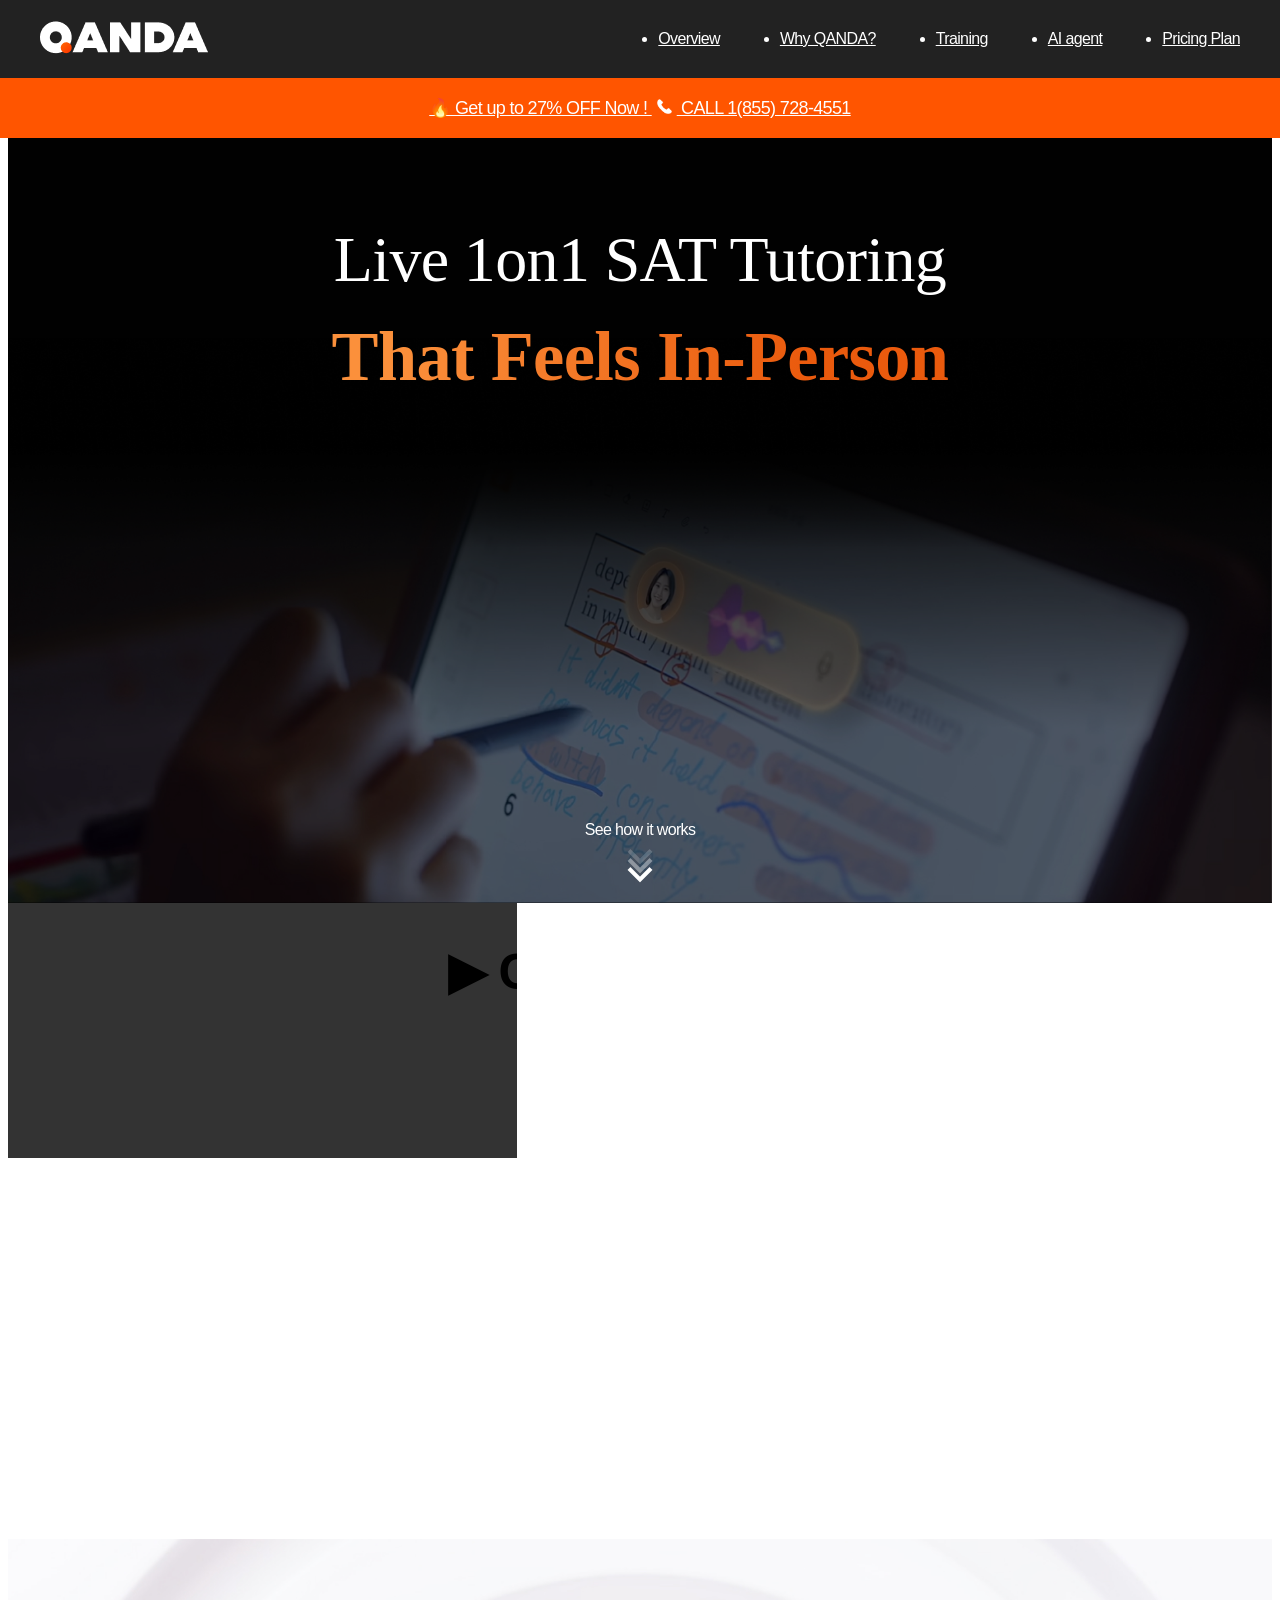
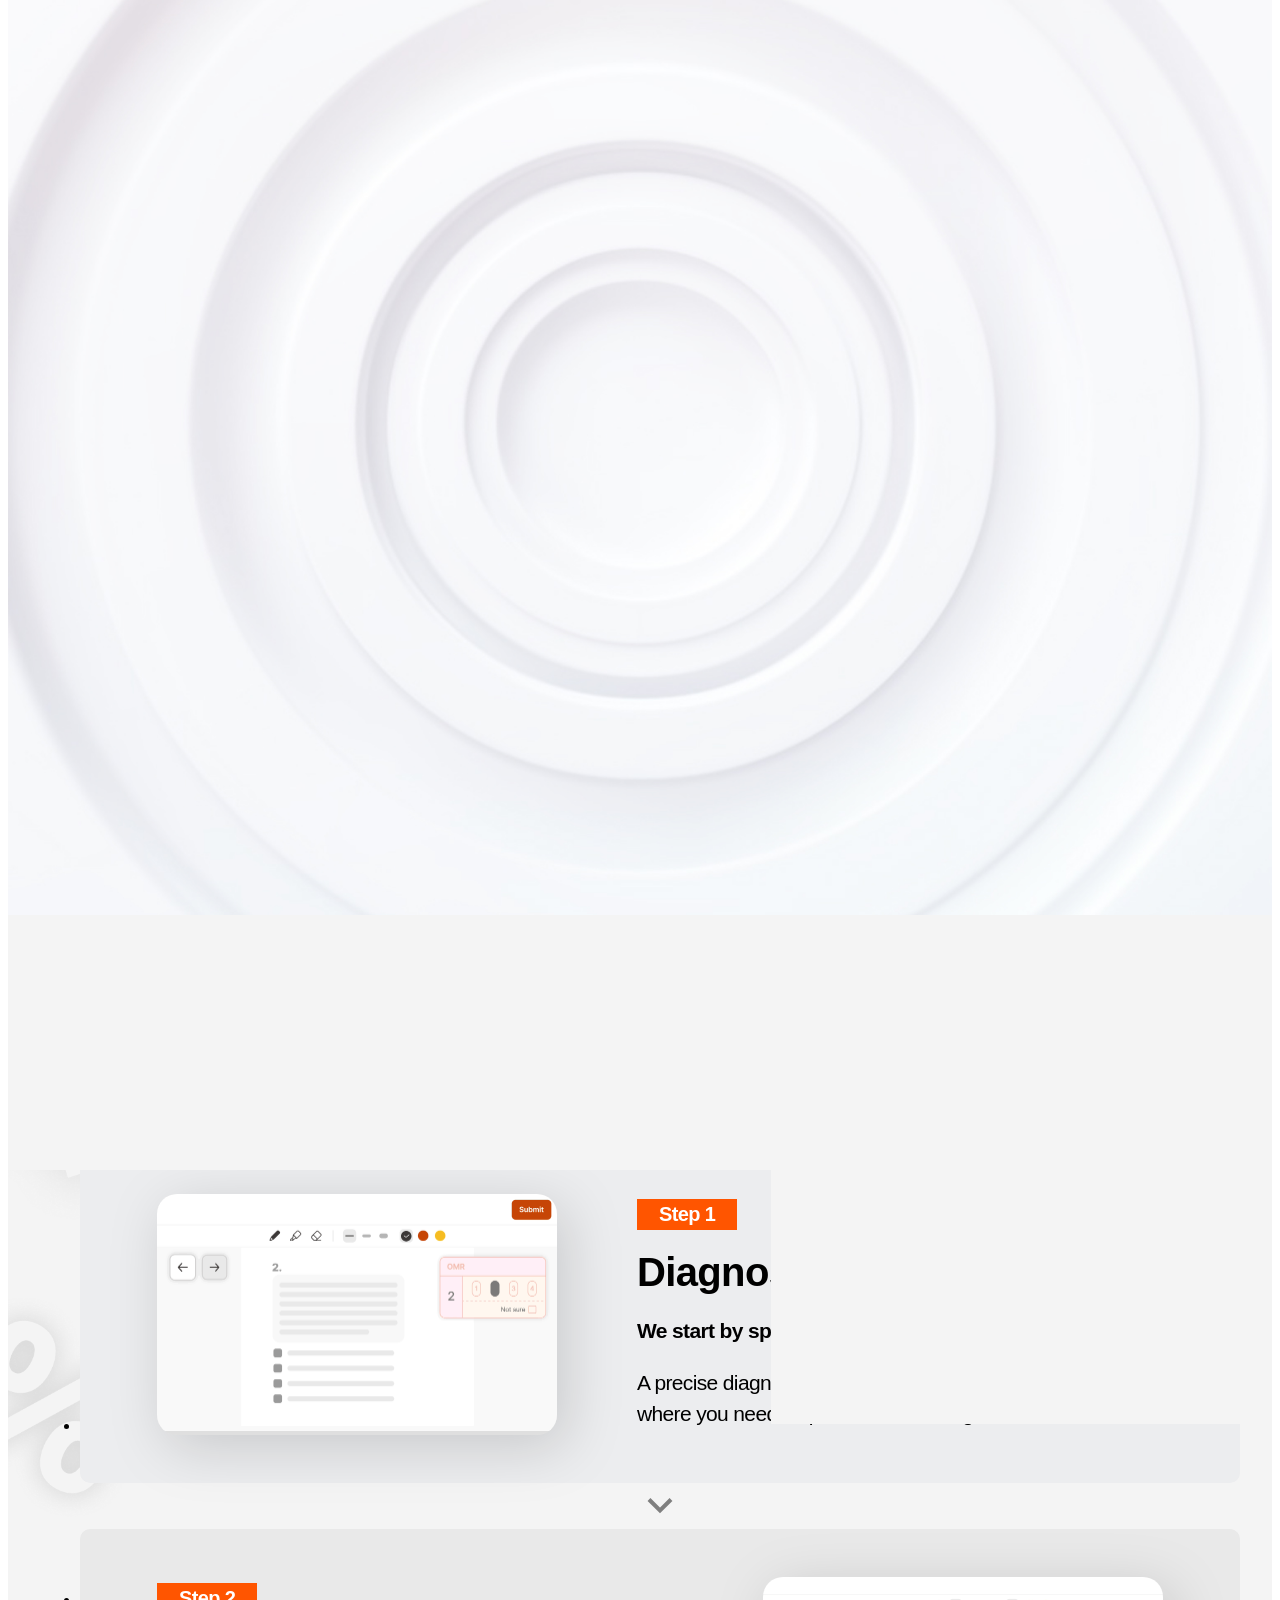
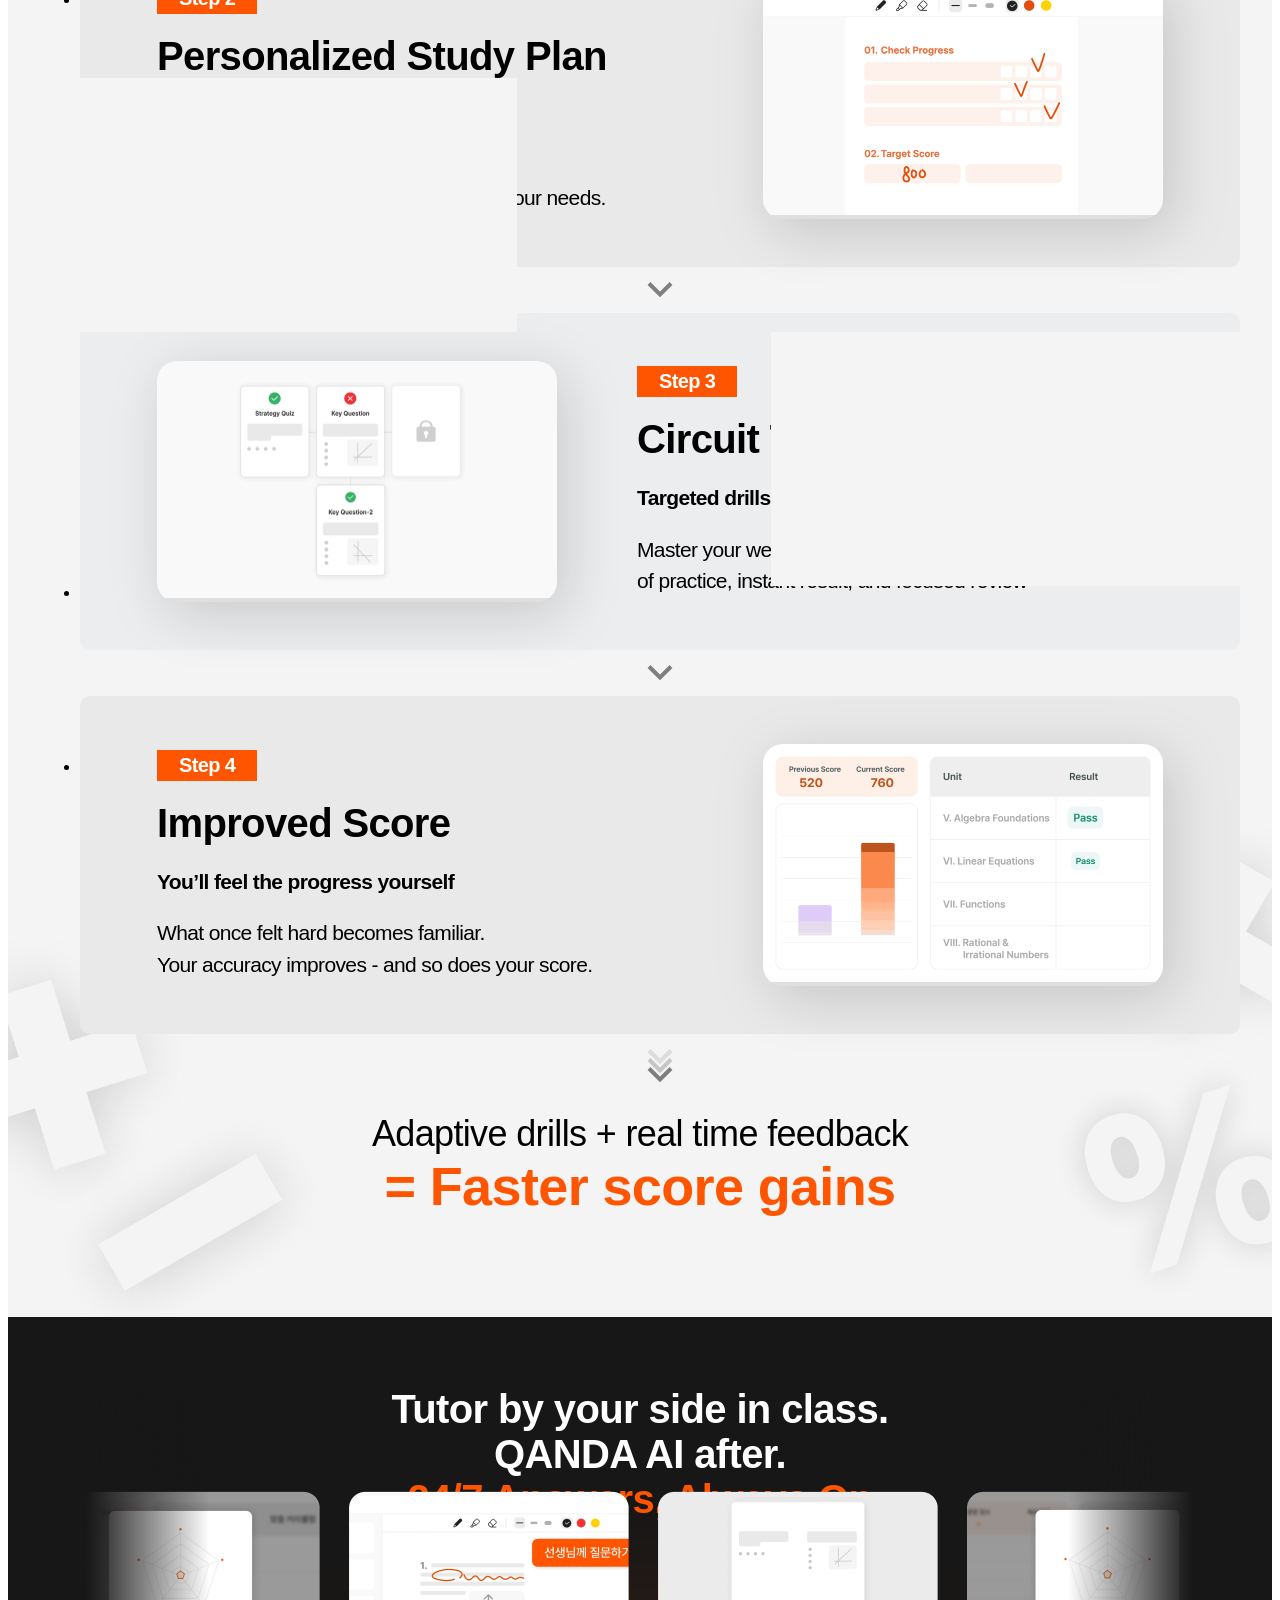
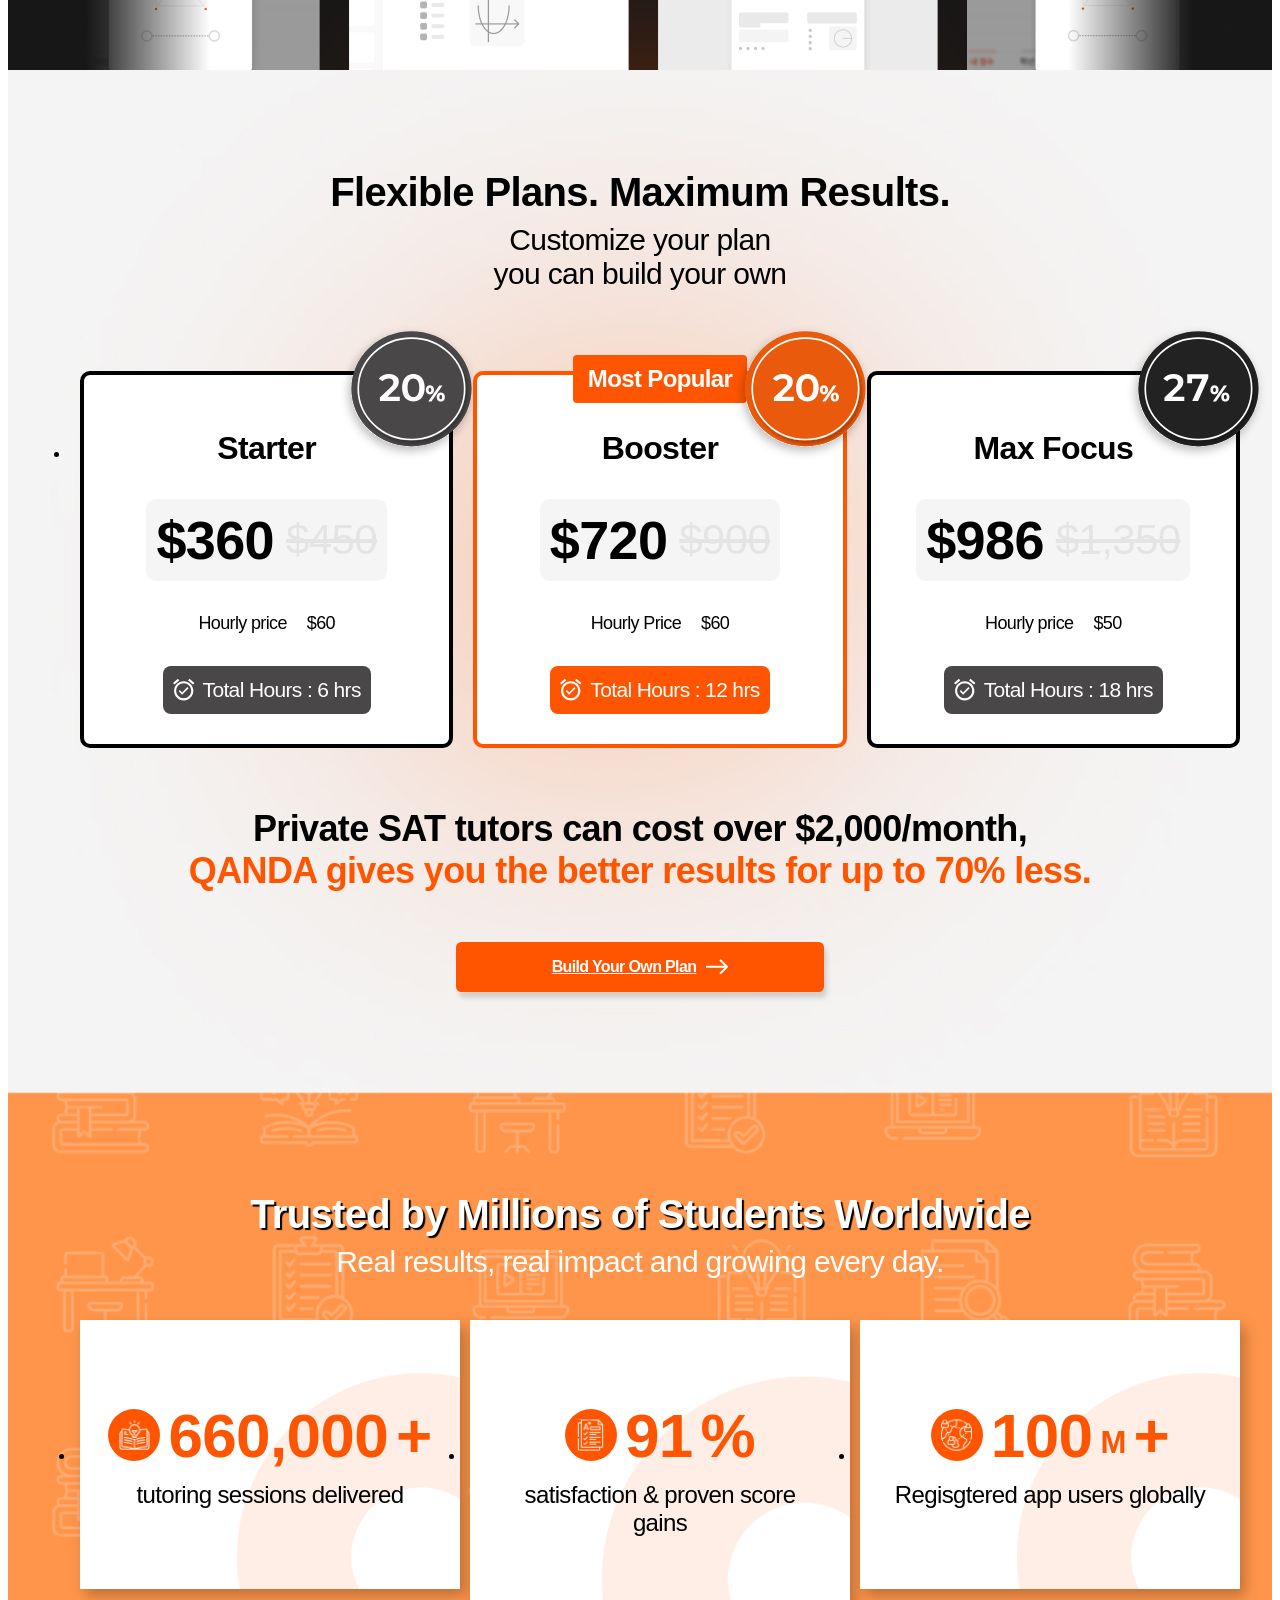
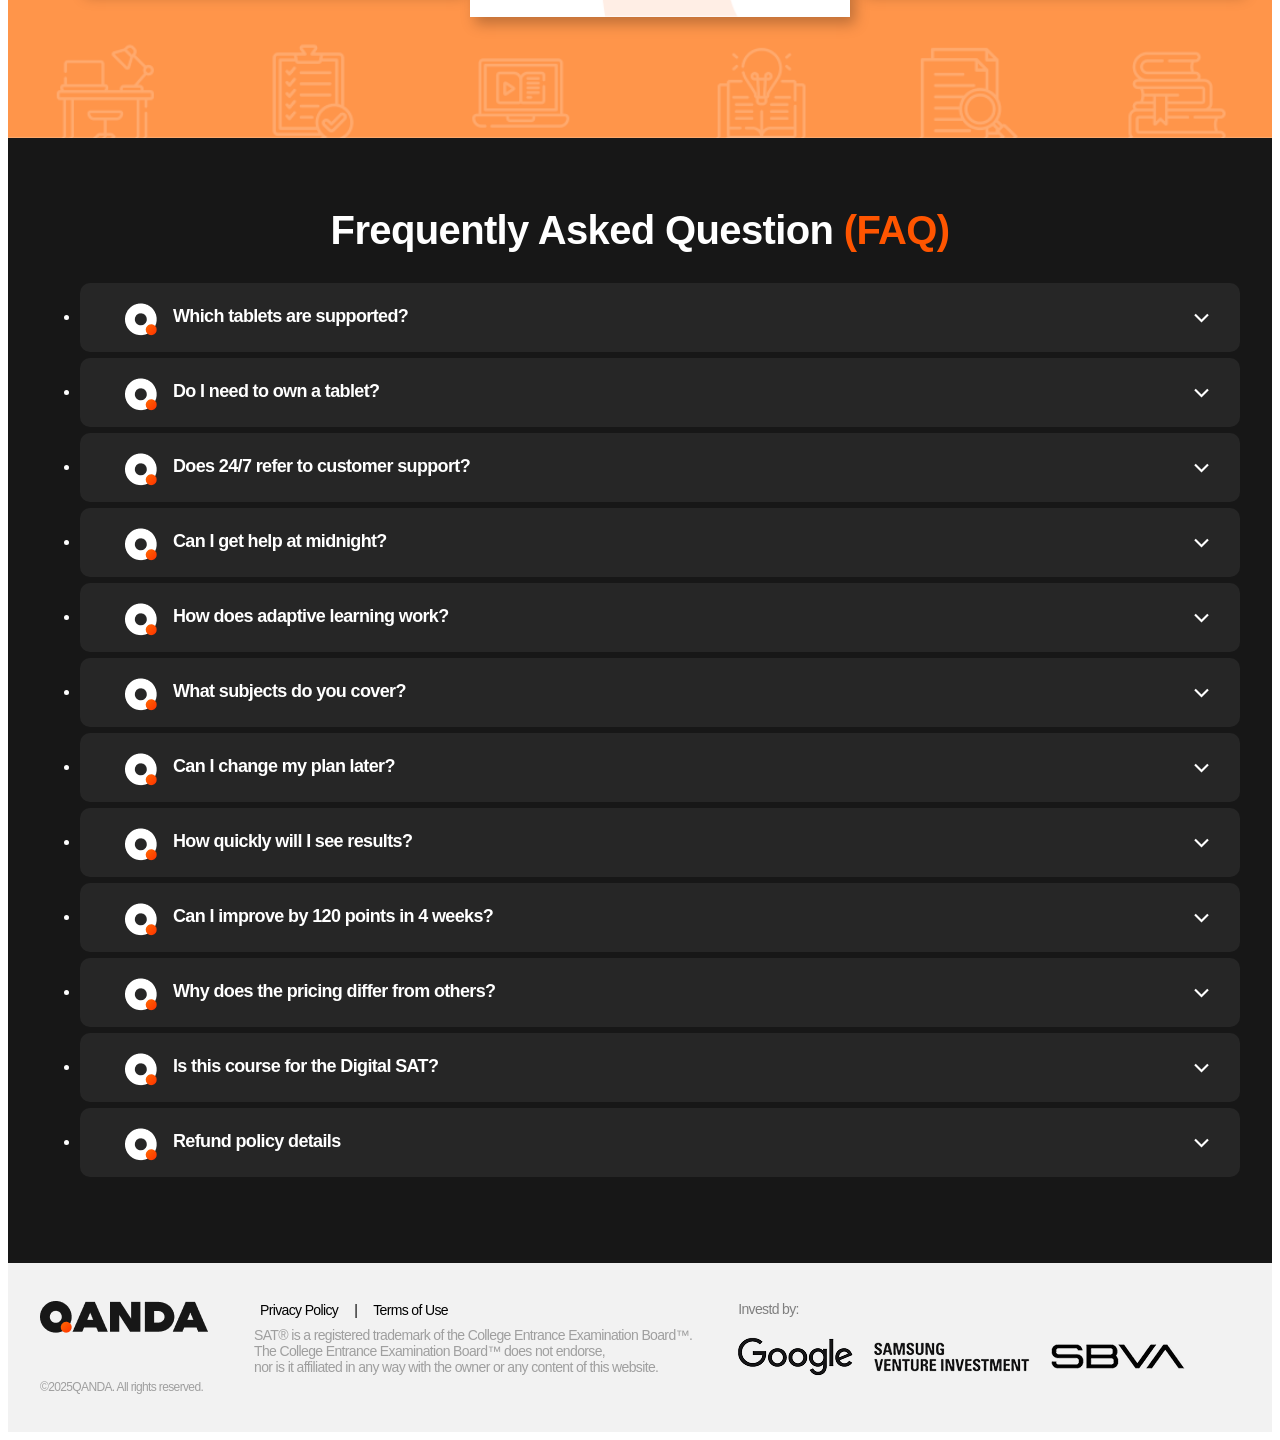
==== index.html @ 80ab4c5d "스크립트 설치 완료" ====
<!DOCTYPE html>
<html>
    <head>
        <meta charset="utf-8">
        <meta name="viewport" content="width=device-width, user-scalable=no">
        <script src="https://ajax.googleapis.com/ajax/libs/jquery/1.12.4/jquery.min.js"></script>
        <!--스타일-->
        <link rel="stylesheet" href="./style/default.css">
        <link rel="stylesheet" href="./style/font.css">
        <link rel="stylesheet" href="./style/style.css">
        <link rel="stylesheet" href="./style/swiper.min.css">
        <link rel="stylesheet" href="./style/animation.css">
        <link rel="stylesheet" href="./style/customBoard.css">
        <!--스크립트-->
        <script type="text/javascript" src="./script/script.js"></script>
        <script type="text/javascript" src="./script/swiper.min.js"></script>
        <script type="text/javascript" src="./script/customBoard.js"></script>
        <script type="text/javascript" src="./script/common_jp.js"></script>
        <!-- 패럴렉스 -->
        <script type="text/javascript" src="https://cdn.jsdelivr.net/npm/gsap@3.13.0/dist/ScrollSmoother.min.js"></script>
        <script src="https://cdnjs.cloudflare.com/ajax/libs/gsap/3.11.5/gsap.min.js"></script>
        <script src="https://cdnjs.cloudflare.com/ajax/libs/gsap/3.11.5/ScrollTrigger.min.js"></script>
        <script src="https://cdnjs.cloudflare.com/ajax/libs/gsap/3.12.1/ScrollToPlugin.min.js"></script>
        <!--yotube background-->
        <script src="https://unpkg.com/youtube-background@1.0.14/jquery.youtube-background.min.js"></script>

        
        <!-- Google Tag Manager --> 
        <script>
            (function(w,d,s,l,i){w[l]=w[l]||[];w[l].push({'gtm.start':
            new Date().getTime(),event:'gtm.js'});var f=d.getElementsByTagName(s)[0], j=d.createElement(s),dl=l!='dataLayer'?'&l='+l:'';j.async=true;j.src= 'https://www.googletagmanager.com/gtm.js?id='+i+dl;f.parentNode.insertBefore(j,f); })(window,document,'script','dataLayer','GTM-PPXG4K5');
        </script>
        <!-- End Google Tag Manager -->
        <script type="text/javascript" src="//wcs.naver.net/wcslog.js"> </script> <script type="text/javascript">
            if (!wcs_add) var wcs_add={};
            wcs_add["wa"] = "s_55a6ba809b74";
            if (!_nasa) var _nasa={}; if(window.wcs){ wcs.inflow();
            wcs_do();
            } 
        </script>
        <!-- Meta Pixel Code -->
        <script>
            !function(f,b,e,v,n,t,s) {if(f.fbq)return;n=f.fbq=function(){n.callMethod? n.callMethod.apply(n,arguments):n.queue.push(arguments)}; if(!f._fbq)f._fbq=n;n.push=n;n.loaded=!0;n.version='2.0'; n.queue=[];t=b.createElement(e);t.async=!0; t.src=v;s=b.getElementsByTagName(e)[0]; s.parentNode.insertBefore(t,s)}(window, document,'script', 'https://connect.facebook.net/en_US/fbevents.js');
            fbq('init', '996878204398696');
            fbq('track', 'PageView');
        </script>
        <noscript><img height="1" width="1" style="display:none" src="https://www.facebook.com/tr?id=996878204398696&ev=PageView&noscript=1" /></noscript>
        <!-- End Meta Pixel Code -->
    </head>
    <body>
        <!-- Google Tag Manager (noscript) -->
        <noscript><iframe src="https://www.googletagmanager.com/ns.html?id=GTM-PPXG4K5" height="0" width="0" style="display:none;visibility:hidden"></iframe></noscript>
        <!-- End Google Tag Manager (noscript) -->
        <header>
            <div class="inner top-inner">
                <a href="./index.html"><img src="./img/common/logo.png" alt="QANDA" class="logo"/></a>
                <ul class="menu_list">
                    <li><a href="./index.html#overview" class="scroll_move">Overview</a></li> <!--main 페이지에서만 scroll_move 클래스 넣어주세요오~ -->
                    <li><a href="./index.html#whyqanda" class="scroll_move">Why QANDA?</a></li>
                    <li><a href="./index.html#training" class="scroll_move">Training</a></li>
                    <li><a href="./index.html#aiagent" class="scroll_move">AI agent</a></li>
                    <!-- <li><a href="./index.html#satexpert" class="scroll_move">SAT Expert</a></li> -->
                    <li><a href="./index.html#pricingplan" class="scroll_move">Pricing Plan</a></li>
                    <!-- <li><a href="./index.html#testimonials" class="scroll_move">Testimonials</a></li> -->
                </ul>
                <button type="button" class="menu">
                    <img src="../img/common/menu-icon.svg" alt="menu" class="icon" />
                </button>
            </div>
            <section class="orange-bar">
                <div class="inner bottom-inner">
                    <a href="tel:+18557284551">🔥 Get up to 27% OFF Now ! <img src="./img/common/call-icon.png" alt="call" class="icon"> CALL 1(855) 728-4551 </a>
                </div>
            </section>
        </header>
        <section class="close-menu-bg"></section>
        <section class="right-slide-menu">
            <div class="btn-wrap">
                <button type="button" class="close-btn">
                    <img src="./img/common/close-btn.png" class="icon" alt="close" />
                </button>
            </div>
            <img src="./img/common/black-logo.png" alt="QANDA" class="logo" />
            <ul class="menu_list">
                <li><a href="./index.html#overview" class="scroll_move">Overview</a></li> <!--main 페이지에서만 scroll_move 클래스 넣어주세요오~ -->
                <li><a href="./index.html#whyqanda" class="scroll_move">Why QANDA?</a></li>
                <li><a href="./index.html#training" class="scroll_move">Training</a></li>
                <li><a href="./index.html#aiagent" class="scroll_move">AI agent</a></li>
                <li><a href="./index.html#satexpert" class="scroll_move">SAT Expert</a></li>
                <li><a href="./index.html#pricingplan" class="scroll_move">Pricing Plan</a></li>
                <li><a href="./index.html#testimonials" class="scroll_move">Testimonials</a></li>
            </ul>
            <!-- <button type="button" class="requestBtn">Request Btn</button> -->
        </section>
        <main id="smooth-wrapper">
            <article id="smooth-content">
                <section class="main sec_top">
                    <article class="article01 ani">
                        <div class="inner">
                            <div class="title">
                                Live 1on1 SAT Tutoring<br/>
                                <b class="gradient">That Feels In-Person</b>
                            </div>
                            <div class="scroll-box">
                                See how it works
                                <img src="./img/main/article01/scroll_down.png" alt="arrow" class="arrow" />
                            </div>
                        </div>
                    </article>
                    <article class="article03 ani" id="overview">
                        <!-- <div class="video-bg"></div> -->
                        <div class="video-infomaion">
                            ▶ Click to Watch
                        </div>
                        <video controls width="100%" class="pc" id="videoPc">
                            <source src="./img/main/article03/section3_video_pc.mp4" type="video/mp4">
                            당신의 브라우저는 비디오 태그를 지원하지 않습니다.
                        </video>
                        <video controls width="100%" class="mo" id="videoMo">
                            <source src="./img/main/article03/section3_video_mo.mp4" type="video/mp4">
                            당신의 브라우저는 비디오 태그를 지원하지 않습니다.
                        </video>
                    </article>
                    <article class="article04 ani" id="whyqanda">
                        <div class="inner">
                            <div class="main_t1">
                                Why QANDA? <br/>
                                <!-- <span class="orange">The reason our online <br class="moBr"/>lesson feels in-person</span> -->
                            </div>
                            <div class="table-wrap">
                                <div class="halfBox">
                                    <div class="half box bg bg1">
                                        <img src="./img/main/article04/img1.png" alt="QANDA LIVE SAT Prep" class="icon" />
                                        <div class="text">QANDA Live SAT Prep</div>
                                    </div>
                                    <div class="half box bg bg2">
                                        <img src="./img/main/article04/img2.png" alt="Typical Zoom Tutor" class="icon" />
                                        <div class="text">Typical Zoom Tutor</div>
                                    </div>


                                    <div class="full grayBg">Handwriting Sync</div>
                                    <div class="half box">
                                        <img src="./img/main/article04/check-icon.png" alt="Check" class="icon" />
                                        <div class="text">
                                            <span class="orange">
                                                <b>Real-time interactive writing <br/></b>
                                                both student and tutor write and respond on the same screen
                                            </span>
                                        </div>
                                    </div>
                                    <div class="half box">
                                        <img src="./img/main/article04/del-icon.png" alt="delete" class="icon" />
                                        <div class="text">
                                            <b>One-way screen sharing</b> delays interaction <br/>
                                            and limits engagement
                                        </div>
                                    </div>


                                    <div class="full grayBg">Easier to Ask Questions</div>
                                    <div class="half box">
                                        <img src="./img/main/article04/check-icon.png" alt="Check" class="icon" />
                                        <div class="text">
                                            <span class="orange">
                                                <b>92% ask more actively</b><br/>
                                                Voice-only setup encourages comfort and engagement
                                            </span>
                                        </div>
                                    </div>
                                    <div class="half box">
                                        <img src="./img/main/article04/del-icon.png" alt="delete" class="icon" />
                                        <div class="text">
                                            <b>Camera-on</b><br/>
                                            makes students self-conscious <br/>
                                            and less likely to speak
                                        </div>
                                    </div>

                                    
                                    <div class="full grayBg">Tutor Matching</div>
                                    <div class="half box">
                                        <img src="./img/main/article04/check-icon.png" alt="Check" class="icon" />
                                        <div class="text">
                                            <span class="orange">
                                                <b>Always the right tutor, no stress</b><br/>
                                                Unlimited re-matching. We handle it all.
                                            </span>
                                        </div>
                                    </div>
                                    <div class="half box">
                                        <img src="./img/main/article04/del-icon.png" alt="delete" class="icon" />
                                        <div class="text">
                                            <b>Often get stuck</b> or <b>must manually search</b><br/>
                                            and explain to switch tutors by yourself
                                        </div>
                                    </div>
                                </div>
                            </div>
                            <div class="center-text">
                                <b>Starts at just $55/hour,</b> <br class="moBr"/>while others charge <br class="moBr"/>$70 to $300 for <b>less value</b>
                            </div>
                        </div>
                    </article>
                    <article class="article05 ani" id="training">
                        <img src="./img/main/article05/background.png" alt="background" class="top background" />
                        <img src="./img/main/article05/bottom-background.png" alt="background" class="bottom background" />
                        <div class="inner">
                            <div class="main_t1">
                                Train Smarter, Not Harder — <br class="moBr"/>with Adaptive <span class="orange">Circuit Training</span>
                            </div>
                            <div class="main_t2">
                                Adaptive drills, real-time feedback, <br class="moBr"/>and score-focused strategy 
                            </div>
                            <ul class="item-list">
                                <li class="ani">
                                    <div class="item">
                                        <div class="videoBox">
                                            <img src="./img/main/article05/pc1.gif" alt="" class="pc" />
                                            <!-- <video src="./img/main/article05/pc1.mp4" muted="" autoplay="" loop="" playsinline="" class="pc"></video> -->
                                        </div>
                                        <div class="contentBox">
                                            <div class="step">Step 1</div>
                                            <div class="t1">Diagnostic Test</div>
                                            <div class="t2">
                                                <b>We start by spotting your weak points</b>
                                            </div>
                                            <div class="t2">
                                                A precise diagnostic shows exactly <br/>
                                                where you need help, data-driven insight
                                            </div>
                                        </div>
                                    </div>
                                </li>
                                <li class="arrow ani">
                                    <img src="./img/main/article05/arrow.svg" alt=">" class="icon" />
                                </li>
                                <li class="ani">
                                    <div class="item reverse">
                                        <div class="videoBox">
                                            <!-- <video src="./img/main/article05/pc2.mp4" muted="" autoplay="" loop="" playsinline="" class="pc"></video> -->
                                            <img src="./img/main/article05/pc2.gif" alt="" class="pc" />
                                        </div>
                                        <div class="contentBox">
                                            <div class="step">Step 2</div>
                                            <div class="t1">Personalized Study Plan</div>
                                            <div class="t2"><b>Your custom training plan begins</b></div>
                                            <div class="t2">
                                                Based on your results,<br/>
                                                we build a daily study routine tailored to your needs.
                                            </div>
                                        </div>
                                    </div>
                                </li>
                                <li class="arrow ani">
                                    <img src="./img/main/article05/arrow.svg" alt=">" class="icon" />
                                </li>
                                <li class="ani">
                                    <div class="item">
                                        <div class="videoBox">
                                            <!-- <video src="./img/main/article05/pc3.mp4" muted="" autoplay="" loop="" playsinline="" class="pc"></video> -->
                                            <img src="./img/main/article05/pc3.gif" alt="" class="pc" />
                                        </div>
                                        <div class="contentBox">
                                            <div class="step">Step 3</div>
                                            <div class="t1">Circuit Training</div>
                                            <div class="t2">
                                               <b>Targeted drills, and repeat</b>
                                            </div>
                                            <div class="t2">
                                                Master your weak points with a smart cycle <br/>
                                                of practice, instant result, and focused review
                                            </div>
                                        </div>
                                    </div>
                                </li>
                                <li class="arrow ani">
                                    <img src="./img/main/article05/arrow.svg" alt=">" class="icon" />
                                </li>
                                <li class="ani">
                                    <div class="item reverse">
                                        <div class="videoBox">
                                            <!-- <video src="./img/main/article05/pc4.mp4" muted="" autoplay="" loop="" playsinline="" class="pc"></video> -->
                                            <img src="./img/main/article05/pc4.gif" alt="" class="pc" />
                                        </div>
                                        <div class="contentBox">
                                            <div class="step">Step 4</div>
                                            <div class="t1">Improved Score</div>
                                            <div class="t2"><b>You’ll feel the progress yourself</b></div>
                                            <div class="t2">
                                                What once felt hard becomes familiar. <br/>
                                                Your accuracy improves - and so does your score.
                                            </div>
                                        </div>
                                    </div>
                                </li>
                                <li class="arrow ani">
                                    <img src="./img/main/article05/arrow2.svg" alt=">" class="icon" />
                                </li>
                            </ul>
                            <div class="center-text ani">
                                Adaptive drills + real time feedback<br/>
                                <b class="orange">= Faster score gains</b>
                            </div>
                        </div>
                    </article>
                    <article class="article06 ani" id="aiagent">
                        <div class="inner">
                            <div class="main_t1">
                                Tutor by your side in class. <br/>QANDA AI after. <br/>
                                <span class="orange">24/7 Answers, Always On</span>
                            </div>   
                            <div class="phoneWrap">
                                <img src="./img/main/article06/background.png" alt="background" class="background" />
                                <div class="phoneBox">
                                    <img src="./img/main/article06/phone-line.png" alt="phone" class="phone" />
                                    <img src="./img/main/article06/video.gif" alt="" class="video" />
                                    <!-- <video src="./img/main/article06/video.mp4" class="video" muted="" autoplay="" loop="" playsinline="" class="pc"></video>  -->
                                </div>
                            </div>
                        </div>
                    </article>
                    <!--
                    <article class="article07 ani"id="satexpert">
                        <div class="inner">
                            <div class="main_t1">
                                Meet Our SAT <span class="orange">Expert Tutors.</span>
                            </div> 
                            <div class="main_t2">Learn from the best of best.</div>
                            <div class="swiper mySwiper">
                                <div class="swiper-wrapper">
                                    <div class="swiper-slide">
                                        <div class="item">
                                            <div class="profile" style="background-image: url('./img/main/article07/example.png');"></div>
                                            <ul class="content">
                                                <li><div class="label">Name</div><div class="text">Sean</div></li>
                                                <li><div class="label">School</div><div class="text">Sean</div></li>
                                                <li><div class="label">SAT Score</div><div class="text">Sean</div></li>
                                                <li><div class="label">Subject <br/>Area</div><div class="text">Sean</div></li>
                                            </ul>
                                            <div class="tag-list">
                                                <div class="tag green">#FIRM</div>
                                                <div class="tag orange">#Smart style</div>
                                            </div>
                                        </div>
                                    </div>
                                    <div class="swiper-slide">
                                        <div class="item">
                                            <div class="profile" style="background-image: url('./img/main/article07/example.png');"></div>
                                            <ul class="content">
                                                <li><div class="label">Name</div><div class="text">Sean</div></li>
                                                <li><div class="label">School</div><div class="text">Sean</div></li>
                                                <li><div class="label">SAT Score</div><div class="text">Sean</div></li>
                                                <li><div class="label">Subject <br/>Area</div><div class="text">Sean</div></li>
                                            </ul>
                                            <div class="tag-list">
                                                <div class="tag green">#FIRM</div>
                                                <div class="tag orange">#Smart style</div>
                                            </div>
                                        </div>
                                    </div>
                                    <div class="swiper-slide">
                                        <div class="item">
                                            <div class="profile" style="background-image: url('./img/main/article07/example.png');"></div>
                                            <ul class="content">
                                                <li><div class="label">Name</div><div class="text">Sean</div></li>
                                                <li><div class="label">School</div><div class="text">Sean</div></li>
                                                <li><div class="label">SAT Score</div><div class="text">Sean</div></li>
                                                <li><div class="label">Subject <br/>Area</div><div class="text">Sean</div></li>
                                            </ul>
                                            <div class="tag-list">
                                                <div class="tag green">#FIRM</div>
                                                <div class="tag orange">#Smart style</div>
                                            </div>
                                        </div>
                                    </div>
                                    <div class="swiper-slide">
                                        <div class="item">
                                            <div class="profile" style="background-image: url('./img/main/article07/example.png');"></div>
                                            <ul class="content">
                                                <li><div class="label">Name</div><div class="text">Sean</div></li>
                                                <li><div class="label">School</div><div class="text">Sean</div></li>
                                                <li><div class="label">SAT Score</div><div class="text">Sean</div></li>
                                                <li><div class="label">Subject <br/>Area</div><div class="text">Sean</div></li>
                                            </ul>
                                            <div class="tag-list">
                                                <div class="tag green">#FIRM</div>
                                                <div class="tag orange">#Smart style</div>
                                            </div>
                                        </div>
                                    </div>
                                </div>
                            </div>
                            <div class="center-text">
                                <b>We guarantee the right fit <br class="moBr"/>with <span class="orange">Free Rematches</span></b>
                            </div>
                        </div>
                    </article>
                    -->
                    <article class="MaximumArti ani" id="pricingplan">
                        <div class="inner">
                            <div class="main_t1">Flexible Plans. <br class="moBr"/>Maximum Results.</div>
                            <div class="main_t2">Customize your plan <br clas="moBr"/>you can build your own</div>
                            <ul class="item_list pc">
                                <li>
                                    <div class="item">
                                        <img src="./img/main/MaximumArti/label2.svg" alt="20%" class="label"/>
                                        <div class="t1">Starter</div>
                                        <div class="price-box">
                                            <div class="real">$360</div>
                                            <div class="del">$450</div>
                                        </div>
                                        <div class="centerbox">
                                            <div class="text">Hourly price</div>
                                            <div class="number">$60</div>
                                        </div>
                                        <div class="time">
                                            <img src="./img/main/MaximumArti/time.svg" alt="Clock" class="icon"/>
                                            <div class="txt">Total Hours : 6 hrs</div>
                                        </div>
                                    </div>
                                </li>
                                <li>
                                    <div class="item active">
                                        <div class="top-title">Most Popular </div>
                                        <img src="./img/main/MaximumArti/label1.svg" alt="20%" class="label"/>
                                        <div class="t1">Booster</div>
                                        <div class="price-box">
                                            <div class="real">$720</div>
                                            <div class="del">$900</div>
                                        </div>
                                        <div class="centerbox">
                                            <div class="text">Hourly Price</div>
                                            <div class="number">$60</div>
                                        </div>
                                        <div class="time">
                                            <img src="./img/main/MaximumArti/time.svg" alt="Clock" class="icon"/>
                                            <div class="txt">Total Hours : 12 hrs</div>
                                        </div>
                                    </div>
                                </li>
                                <li>
                                    <div class="item">
                                        <img src="./img/main/MaximumArti/label3.svg" alt="27%" class="label"/>
                                        <div class="t1">Max Focus</div>
                                        <div class="price-box">
                                            <div class="real">$986</div>
                                            <div class="del">$1,350</div>
                                        </div>
                                        <div class="centerbox">
                                            <div class="text">Hourly price</div>
                                            <div class="number">$50</div>
                                        </div>
                                        <div class="time">
                                            <img src="./img/main/MaximumArti/time.svg" alt="Clock" class="icon"/>
                                            <div class="txt">Total Hours : 18 hrs</div>
                                        </div>
                                    </div>
                                </li>
                            </ul>

                            <div class="item_list swiper mySwiper mo">
                                <div class="swiper-wrapper">
                                    <div class="swiper-slide">
                                        <div class="item active">
                                            <div class="top-title">Most Popular </div>
                                            <img src="./img/main/MaximumArti/label2.png" alt="20%" class="label"/>
                                            <div class="t1">Booster</div>
                                            <div class="price-box">
                                                <div class="real">$720</div>
                                                <div class="del">$900</div>
                                            </div>
                                            <div class="centerbox">
                                                <div class="text">Hourly Price</div>
                                                <div class="number">$60</div>
                                            </div>
                                            <div class="time">
                                                <img src="./img/main/MaximumArti/time.svg" alt="Clock" class="icon"/>
                                                <div class="txt">Total Hours : 12 hrs</div>
                                            </div>
                                        </div>
                                    </div>
                                    <div class="swiper-slide">
                                        <div class="item">
                                            <img src="./img/main/MaximumArti/label1.png" alt="20%" class="label"/>
                                            <div class="t1">Starter</div>
                                            <div class="price-box">
                                                <div class="real">$360</div>
                                                <div class="del">$450</div>
                                            </div>
                                            <div class="centerbox">
                                                <div class="text">Hourly price</div>
                                                <div class="number">$60</div>
                                            </div>
                                            <div class="time">
                                                <img src="./img/main/MaximumArti/time.svg" alt="Clock" class="icon"/>
                                                <div class="txt">Total Hours : 6 hrs</div>
                                            </div>
                                        </div>
                                    </div>
                                    <div class="swiper-slide">
                                        <div class="item active">
                                            <div class="top-title">Most Popular </div>
                                            <img src="./img/main/MaximumArti/label2.png" alt="20%" class="label"/>
                                            <div class="t1">Booster</div>
                                            <div class="price-box">
                                                <div class="real">$720</div>
                                                <div class="del">$900</div>
                                            </div>
                                            <div class="centerbox">
                                                <div class="text">Hourly Price</div>
                                                <div class="number">$60</div>
                                            </div>
                                            <div class="time">
                                                <img src="./img/main/MaximumArti/time.svg" alt="Clock" class="icon"/>
                                                <div class="txt">Total Hours : 12 hrs</div>
                                            </div>
                                        </div>
                                    </div>
                                    <div class="swiper-slide">
                                        <div class="item">
                                            <img src="./img/main/MaximumArti/label3.png" alt="27%" class="label"/>
                                            <div class="t1">Max Focus</div>
                                            <div class="price-box">
                                                <div class="real">$986</div>
                                                <div class="del">$1,350</div>
                                            </div>
                                            <div class="centerbox">
                                                <div class="text">Hourly price</div>
                                                <div class="number">$50</div>
                                            </div>
                                            <div class="time">
                                                <img src="./img/main/MaximumArti/time.svg" alt="Clock" class="icon"/>
                                                <div class="txt">Total Hours : 18 hrs</div>
                                            </div>
                                        </div>
                                    </div>
                                </div>
                                <div class="swiper-pagination"></div>
                            </div>

                            <div class="center-text">
                                <b>
                                    Private SAT tutors can cost over $2,000/month,<br/>  
                                    <span class="orange">QANDA gives you the better results <br class="moBr"/>for up to 70% less.</span>
                                </b>
                            </div>
                            <div class="btnWrap">
                                <a href="#"><div class="text">Build Your Own Plan</div><img src="./img/main/MaximumArti/right-arrow.svg" altt="오른쪽 화살표" class="icon" /></a>
                            </div>
                        </div>
                    </article>
                    <article class="countArti ani">
                        <div class="inner">
                            <div class="main_t1">Trusted by Millions of Students Worldwide</div>
                            <div class="main_t2">Real results, real impact  and growing every day.</div>
                            <ul class="count_list">
                                <li>
                                    <div class="item">
                                        <div class="box">
                                            <div class="circle icon1"></div>
                                            <div class="count" data-count="660000">660,000</div>+
                                        </div>
                                        <div class="text">tutoring sessions delivered</div>
                                    </div>
                                </li>
                                <li>
                                    <div class="item">
                                        <div class="box">
                                            <div class="circle icon2"></div>
                                            <div class="count" data-count="91">91</div>
                                            %
                                        </div>
                                        <div class="text">satisfaction & proven score gains</div>
                                    </div>
                                </li>
                                <li>
                                    <div class="item">
                                        <div class="box">
                                            <div class="circle icon3"></div>
                                            <div class="count" data-count="100">100</div>
                                            <span class="small">M</span>+
                                        </div>
                                        <div class="text">Regisgtered app users globally</div>
                                    </div>
                                </li>
                            </ul>
                        </div>
                    </article>
                    <!--
                    <article class="testimonialsArti ani" id="testimonials">
                        <div class="inner">
                            <div class="main_t1">
                                Testimonials
                            </div> 
                            <div class="slideWrap">
                                <div class="swiper mySwiper">
                                    <div class="swiper-wrapper">
                                        <div class="swiper-slide">
                                            <div class="item">
                                                <img src="./img/main/testimonialsArti/icon.png" alt='"' class="icon" /> 
                                                <div class="text">
                                                    “QANDA helped me <br/>
                                                    boost my SAT score by <br/>
                                                    180 points in just 3 weeks!”
                                                </div>
                                                <div class="profile">
                                                    <div class="imgbox">S</div>
                                                    <div class="content">
                                                        <div class="real">Sarah J.</div> 
                                                        <div class="category">Student</div>
                                                    </div>
                                                </div>
                                            </div>
                                        </div>
                                        <div class="swiper-slide">
                                            <div class="item">
                                                <img src="./img/main/testimonialsArti/icon.png" alt='"' class="icon" /> 
                                                <div class="text">
                                                    “QANDA helped me <br/>
                                                    boost my SAT score by <br/>
                                                    180 points in just 3 weeks!”
                                                </div>
                                                <div class="profile">
                                                    <div class="imgbox">S</div>
                                                    <div class="content">
                                                        <div class="real">Sarah J.</div>
                                                        <div class="category">Student</div>
                                                    </div>
                                                </div>
                                            </div>
                                        </div>
                                        <div class="swiper-slide">
                                            <div class="item">
                                                <img src="./img/main/testimonialsArti/icon.png" alt='"' class="icon" /> 
                                                <div class="text">
                                                    “QANDA helped me <br/>
                                                    boost my SAT score by <br/>
                                                    180 points in just 3 weeks!”
                                                </div>
                                                <div class="profile">
                                                    <div class="imgbox">S</div>
                                                    <div class="content">
                                                        <div class="real">Sarah J.</div>
                                                        <div class="category">Student</div>
                                                    </div>
                                                </div>
                                            </div>
                                        </div>
                                        <div class="swiper-slide">
                                            <div class="item">
                                                <img src="./img/main/testimonialsArti/icon.png" alt='"' class="icon" /> 
                                                <div class="text">
                                                    “QANDA helped me <br/>
                                                    boost my SAT score by <br/>
                                                    180 points in just 3 weeks!”
                                                </div>
                                                <div class="profile">
                                                    <div class="imgbox">S</div>
                                                    <div class="content">
                                                        <div class="real">Sarah J.</div>
                                                        <div class="category">Student</div>
                                                    </div>
                                                </div>
                                            </div>
                                        </div>
                                    </div>
                                </div>
                            </div>
                        </div>
                    </article>
                    -->
                    <article class="qnaArti ani">
                        <div class="inner">
                            <div class="main_t1">
                                Frequently <br class="moBr"/>Asked Question <br class="moBr"/><span class="orange">(FAQ)</span>
                            </div> 
                            <ul class="qna_list">
                                <li>
                                    <div class="item">
                                        <div class="q_box box">
                                            <div class="txt">Which tablets are supported?</div>
                                            <button type="button" class="toggleArrow">
                                                <img src="./img/main/qnaArti/arrow.png" alt="화살표" class="icon" />
                                            </button>
                                        </div>
                                        <div class="a_box box">
                                            We support Samsung Galaxy Tab and all iPads except iPad Mini. A stylus pen (e.g. Apple Pencil) is required.
                                        </div>
                                    </div>
                                </li>
                                <li>
                                    <div class="item">
                                        <div class="q_box box">
                                            <div class="txt">Do I need to own a tablet?</div>
                                            <button type="button" class="toggleArrow">
                                                <img src="./img/main/qnaArti/arrow.png" alt="화살표" class="icon" />
                                            </button>
                                        </div>
                                        <div class="a_box box">
                                            Yes. You must use your own device. We don’t offer rentals.
                                        </div>
                                    </div>
                                </li>
                                <li>
                                    <div class="item">
                                        <div class="q_box box">
                                            <div class="txt">Does 24/7 refer to customer support?</div>
                                            <button type="button" class="toggleArrow">
                                                <img src="./img/main/qnaArti/arrow.png" alt="화살표" class="icon" />
                                            </button>
                                        </div>
                                        <div class="a_box box">
                                            No. It means you can get academic help from real tutors in the classroom, and from the AI agent at any time—day or night.
                                        </div>
                                    </div>
                                </li>
                                <li>
                                    <div class="item">
                                        <div class="q_box box">
                                            <div class="txt">Can I get help at midnight?</div>
                                            <button type="button" class="toggleArrow">
                                                <img src="./img/main/qnaArti/arrow.png" alt="화살표" class="icon" />
                                            </button>
                                        </div>
                                        <div class="a_box box">
                                            Yes. Our AI Agent is available 24/7, whenever you need them.
                                        </div>
                                    </div>
                                </li>
                                <li>
                                    <div class="item">
                                        <div class="q_box box">
                                            <div class="txt">How does adaptive learning work?</div>
                                            <button type="button" class="toggleArrow">
                                                <img src="./img/main/qnaArti/arrow.png" alt="화살표" class="icon" />
                                            </button>
                                        </div>
                                        <div class="a_box box">
                                            We track your progress and focus on your weak areas. You get a personalized study plan to improve faster.
                                        </div>
                                    </div>
                                </li>
                                <li>
                                    <div class="item">
                                        <div class="q_box box">
                                            <div class="txt">What subjects do you cover?</div>
                                            <button type="button" class="toggleArrow">
                                                <img src="./img/main/qnaArti/arrow.png" alt="화살표" class="icon" />
                                            </button>
                                        </div>
                                        <div class="a_box box">
                                            We cover all SAT subjects: Math and Reading & Writing. Our tutors are subject experts.
                                        </div>
                                    </div>
                                </li>
                                <li>
                                    <div class="item">
                                        <div class="q_box box">
                                            <div class="txt">Can I change my plan later?</div>
                                            <button type="button" class="toggleArrow">
                                                <img src="./img/main/qnaArti/arrow.png" alt="화살표" class="icon" />
                                            </button>
                                        </div>
                                        <div class="a_box box">
                                            Yes. You can upgrade or adjust your plan anytime to match your needs.
                                        </div>
                                    </div>
                                </li>
                                <li>
                                    <div class="item">
                                        <div class="q_box box">
                                            <div class="txt">How quickly will I see results?</div>
                                            <button type="button" class="toggleArrow">
                                                <img src="./img/main/qnaArti/arrow.png" alt="화살표" class="icon" />
                                            </button>
                                        </div>
                                        <div class="a_box box">
                                            Most students see improvement after just a few sessions. Big gains usually come within 3-4 weeks of steady practice.
                                        </div>
                                    </div>
                                </li>
                                <li>
                                    <div class="item">
                                        <div class="q_box box">
                                            <div class="txt">Can I improve by 120 points in 4 weeks?</div>
                                            <button type="button" class="toggleArrow">
                                                <img src="./img/main/qnaArti/arrow.png" alt="화살표" class="icon" />
                                            </button>
                                        </div>
                                        <div class="a_box box">
                                            Many students do. Results vary, but with regular use of QANDA’s tools and tutors, 120+ point gains are possible.
                                        </div>
                                    </div>
                                </li>
                                <li>
                                    <div class="item">
                                        <div class="q_box box">
                                            <div class="txt">Why does the pricing differ from others?</div>
                                            <button type="button" class="toggleArrow">
                                                <img src="./img/main/qnaArti/arrow.png" alt="화살표" class="icon" />
                                            </button>
                                        </div>
                                        <div class="a_box box">
                                            We aim to make top-quality SAT prep affordable and fair for all students. 
                                        </div>
                                    </div>
                                </li>
                                <li>
                                    <div class="item">
                                        <div class="q_box box">
                                            <div class="txt">Is this course for the Digital SAT?</div>
                                            <button type="button" class="toggleArrow">
                                                <img src="./img/main/qnaArti/arrow.png" alt="화살표" class="icon" />
                                            </button>
                                        </div>
                                        <div class="a_box box">
                                            Yes. QANDA is designed for the Digital SAT, with interactive tools and adaptive practice to help you master the format.
                                        </div>
                                    </div>
                                </li>
                                <li>
                                    <div class="item">
                                        <div class="q_box box">
                                            <div class="txt">Refund policy details</div>
                                            <button type="button" class="toggleArrow">
                                                <img src="./img/main/qnaArti/arrow.png" alt="화살표" class="icon" />
                                            </button>
                                        </div>
                                        <div class="a_box box">
                                            Full refund within 7 days if no sessions are used. Partial refunds depend on usage and time. See our full terms for details.
                                        </div>
                                    </div>
                                </li>
                            </ul>
                        </div>
                    </article>
                </section>
                <footer>
                    <div class="inner">
                        <div class="box1">
                            <img src="./img/common/black-logo.png" alt="QANDA" class="logo" />
                            <div class="copy-right pc">©2025QANDA. All rights reserved.</div>
                        </div>
                        <div class="box2">
                            <div class="btn-list">
                                <button type="button" class="privacyBtn privacyPopupBtn">Privacy Policy</button> | <button type="button" class="usePopup usePopupBtn">Terms of Use</button>
                            </div>
                            <div class="info">
                                SAT® is a registered trademark of the College Entrance Examination Board™. <br/>
                                The College Entrance Examination Board™ does not endorse, <br/>
                                nor is it affiliated in any way with the owner or any content of this website.
                            </div>
                        </div>
                        <div class="box3">
                            <div class="label">Investd by:</div>
                            <div class="logo-list">
                                <img src="./img/common/goggle.png" alt="Google" class="logo" />
                                <img src="./img/common/samsung.png" alt="SAMSUNG VENTURE INVESTMENT" class="logo" />
                                <img src="./img/common/sbva.png" alt="SBVA" class="logo" />
                            </div>
                        </div>
                        <div class="copy-right mo">©2025QANDA. All rights reserved.</div>
                    </div>
                </footer>
            </article>
        </main>
        
        <!--개인정보처리방침-->
        <section class="privacyPopup" id="privacyPopup">
            <div class="inner">
                <div class="contentWrap">
                    <div class="titleBox">
                        <span>Privacy Policy</span>
                        <img src="./img/common/close-btn.png" alt="closeBtn" class="closeBtn">
                    </div>
                    <div class="contentBox">
                        <div><h2><strong>PRIVACY POLICY</strong></h2>
                                <div>&nbsp;</div>
                                
                                <div>Mathpresso Inc. (hereinafter referred to as “QANDA Team”), takes its users’ personal information very seriously and does its best to protect its users’ personal information and to guarantee the self-determination of their personal information.<br>
                                This Privacy Policy is meant to describe the current status of processing personal information and protection measures taken by QANDA Team to protect users’ privacy.&nbsp;</div>
                                
                                <div>This Privacy Policy can always be found on the QANDA application and website (http://qanda.ai).</div>
                                
                                <div><strong>1.&nbsp;&nbsp; &nbsp;Type and Method of Personal Information Collection</strong></div>
                                
                                <div><strong>A.&nbsp;&nbsp; &nbsp;Type of Personal Information Collected</strong></div>
                                
                                <div>QANDA Team collects the following personal information to provide better services.&nbsp;</div>
                                
                                <div><strong>(1)&nbsp;&nbsp; &nbsp;Personal information collected when signing up for a membership</strong></div>
                                
                                <table align="left" border="1" cellpadding="1" cellspacing="0">
                                    <thead>
                                        <tr>
                                            <th scope="row">Classification</th>
                                            <th scope="col">Collected items</th>
                                        </tr>
                                    </thead>
                                    <tbody>
                                        <tr>
                                            <th scope="row">Common items</th>
                                            <td>&nbsp;•&nbsp;&nbsp; &nbsp;Name, nickname, email, profile picture, gender, date of birth (age verification for children under 14), school information, school year, score/grade/achievement level of exams such as school exams and mock exams, user group (student, parent, teacher, etc.), relationship with other users (for student/parent pairing), information on relationship and interaction with the paired user</td>
                                        </tr>
                                        <tr>
                                            <th scope="row">In the case of children under 14</th>
                                            <td>&nbsp;•&nbsp; &nbsp;&nbsp;Name and phone number of the legal representative</td>
                                        </tr>
                                        <tr>
                                            <th scope="row">
                                            <div>When using the student service&nbsp;</div>
                                            </th>
                                            <td>&nbsp;•&nbsp; &nbsp; When using 「Ask My Parents」 service: student’s name, legal representative(parent)’s phone number (destroyed after two weeks of storage)</td>
                                        </tr>
                                        <tr>
                                            <th scope="row">When using the teacher service</th>
                                            <td>&nbsp;•&nbsp; &nbsp;&nbsp;Information regarding enrolled university, verification such as a student ID (or ID with university admission certificate, enrollment certificate, or graduation certificate), other individual profile information</td>
                                        </tr>
                                        <tr>
                                            <th scope="row">When using the parent service&nbsp;</th>
                                            <td>&nbsp;•&nbsp; &nbsp;&nbsp;Name, phone number</td>
                                        </tr>
                                        <tr>
                                            <th scope="row">When using the QANDA Tutor service</th>
                                            <td>&nbsp;•&nbsp; &nbsp;&nbsp;Name, country information, phone number, enrolled courses, course duration (type of the purchased service), rental status of a tablet pc, school information, prospective major (humanities, natural sciences), grades of registered subjects, dates available for tutoring sessions, preferred teaching methods, preferred teacher types, message to teachers, address<br>
                                            &nbsp;•&nbsp;&nbsp; &nbsp;Data from monitoring and recording (audio and video) tutoring sessions (including the voice, notes, conversation, tutoring content, etc. of participants)<br>
                                            &nbsp;•&nbsp;&nbsp; &nbsp;(In the case of parents) Name, phone number, pairing information</td>
                                        </tr>
                                        <tr>
                                            <th scope="row">When using the Tablet Solution (QANDAILRO Institute, QANDA Math Coach)</th>
                                            <td>&nbsp;•&nbsp;&nbsp; &nbsp;Gender, address, phone number<br>
                                            &nbsp;•&nbsp;&nbsp; &nbsp;School information, school year, result of school exams and institute exams</td>
                                        </tr>
                                    </tbody>
                                </table>
                                
                                <div><br>
                                &nbsp;</div>
                                
                                <div>&nbsp;&nbsp;</div>
                                
                                <div><strong>(2)&nbsp; &nbsp;&nbsp;Personal information collected during the use of service</strong></div>
                                
                                <table align="left" border="1" cellpadding="1" cellspacing="0">
                                    <thead>
                                        <tr>
                                            <th scope="row"><strong>Classification</strong></th>
                                            <th scope="col"><strong>Collected items</strong></th>
                                        </tr>
                                    </thead>
                                    <tbody>
                                        <tr>
                                            <th scope="row"><strong>General service</strong></th>
                                            <td>
                                            <div>&nbsp;•&nbsp;&nbsp; &nbsp;User ID, texts and images posted by users, purchase history of products and services, refund history, location information generated by user’s network connection, log data, device information (OS, screen size, device ID, type of mobile phone, model name of device), IP address, cookies, location information, service usage record, improper usage record, at the occurrence of error – function used and the application status at the time of occurrence, advertisement identifier, interaction between users, interaction between user and service, interaction between user and server<br>
                                            &nbsp;•&nbsp;&nbsp; &nbsp;When participating in events: information provided by the user (name, phone number, etc.)<br>
                                            &nbsp;•&nbsp;&nbsp; &nbsp;Information collected during customer service by QANDA Team (including information provided by parents)</div>
                                            </td>
                                        </tr>
                                        <tr>
                                            <th scope="row">Diagnosis service</th>
                                            <td>&nbsp;•&nbsp;&nbsp; &nbsp;Name, phone number, school name, school year, grade, preferred subjects, answer to diagnosis test, result of diagnosis test, etc.</td>
                                        </tr>
                                        <tr>
                                            <th scope="row">Paid service</th>
                                            <td>&nbsp;•&nbsp;&nbsp; &nbsp;Payment via credit card: payment details, phone number, etc.&nbsp;<br>
                                            &nbsp;•&nbsp;&nbsp; &nbsp;Payment via account transfer: payment details, name of bank, account number, account holder’s name, etc.<br>
                                            &nbsp;•&nbsp;&nbsp; &nbsp;Payment via mobile phone number: payment details, phone number, approval number, etc.</td>
                                        </tr>
                                        <tr>
                                            <th scope="row">Coin refund</th>
                                            <td>&nbsp;•&nbsp;&nbsp; &nbsp;Name, account number, name of bank, resident registration number<br>
                                            ※ QANDA Team processes the user’s resident registration number only in accordance with applicable laws such as the Income Tax Act.&nbsp;</td>
                                        </tr>
                                        <tr>
                                            <th scope="row">Price refund&nbsp;</th>
                                            <td>&nbsp;•&nbsp;&nbsp; &nbsp;Name of bank, account number, account holder’s name</td>
                                        </tr>
                                        <tr>
                                            <th scope="row">Study Counseling&nbsp;</th>
                                            <td>&nbsp;•&nbsp;&nbsp; &nbsp;Name, grade, phone number, preferred time for counseling, information and voice (recording) provided by the user during counseling</td>
                                        </tr>
                                    </tbody>
                                </table>
                                
                                <div><br>
                                &nbsp;&nbsp; &nbsp;</div>
                                
                                <div><strong>(3)&nbsp;&nbsp; &nbsp;Personal information collected when registering and contracting as a teacher</strong></div>
                                
                                <table align="left" border="1" cellpadding="1" cellspacing="0">
                                    <thead>
                                        <tr>
                                            <th scope="row"><strong>Classification</strong></th>
                                            <th scope="col">Collected items</th>
                                        </tr>
                                    </thead>
                                    <tbody>
                                        <tr>
                                            <th scope="row">
                                            <div>When applying for the teacher registration&nbsp;</div>
                                            </th>
                                            <td>&nbsp;•&nbsp;&nbsp; &nbsp;Name, phone number, date of birth, personality type (MBTI) email, gender, address, information on educational background (university, major, enrollment status, admission type, etc.), information on graduated high school (location, type, etc.), lecture video sample, content in self-introduction (cover letter)&nbsp;&nbsp;</td>
                                        </tr>
                                        <tr>
                                            <th scope="row">When contracting as a teacher</th>
                                            <td>&nbsp;•&nbsp;&nbsp; &nbsp;Name, address, phone number, email address, etc.<br>
                                            &nbsp;•&nbsp;&nbsp; &nbsp;Data from monitoring and recording (audio and video) tutoring sessions (including the voice, notes, conversation, tutoring content, etc. of participants)<br>
                                            &nbsp;•&nbsp;&nbsp; &nbsp;Resident registration number (collection and use within the scope permitted by relevant laws such as the Income Tax Act), ID (resident registration ID or driver’s license), bank of transaction, bank account number, name of account holder, enrollment certificate, or graduation certificate.&nbsp;</td>
                                        </tr>
                                    </tbody>
                                </table>
                                
                                <div>&nbsp;&nbsp; &nbsp;<br>
                                <strong>B.&nbsp;&nbsp; &nbsp;Method of Collection</strong></div>
                                
                                <div><strong>Personal information is collected directly from a user when signing up for a membership or during the use of service.</strong></div>
                                
                                <div>Personal information is collected directly from a user during the process of signing up for a membership, editing membership information, and the use of service.</div>
                                
                                <div>Also, a user’s personal information may be collected via the customer service center during the customer helpline.</div>
                                
                                <div><strong>Personal information is provided through third parties affiliated services or groups.</strong></div>
                                
                                <div>Personal information is provided by external companies through third-party affiliations such as signing up with social media accounts. In this case, QANDA Team ensures that the third party through which personal information is provided complies with legal requirements such as users’ consent.</div>
                                
                                <div><strong>Personal information may be collected automatically during the use of service.</strong></div>
                                
                                <div>QANDA Team may automatically generate and collect information related to a user during the user’s use of service. Information collected likewise may or may not qualify as personal information depending on the possibility of the information being associated with the user.</div>
                                
                                <div><strong>2.&nbsp;&nbsp; &nbsp;Purpose of Personal Information Collection and Use</strong></div>
                                
                                <div>QANDA Team uses personal information for the following purposes.&nbsp;</div>
                                
                                <table border="1" cellpadding="1" cellspacing="0">
                                    <thead>
                                        <tr>
                                            <th scope="row">Purpose of use</th>
                                            <th scope="col">Details</th>
                                        </tr>
                                    </thead>
                                    <tbody>
                                        <tr>
                                            <th scope="row">Member management</th>
                                            <td>&nbsp;•&nbsp;&nbsp; &nbsp;Member identification, person identification, confirmation of relationship between members (parent-student relationship, etc.), age verification, confirmation of consent from a legal representative when collecting personal information of children under the age of 14, confirmation of possession of a phone number&nbsp;<br>
                                            &nbsp;•&nbsp;&nbsp; &nbsp;Management of membership such as confirming the user’s will to sign up and withdraw<br>
                                            &nbsp;•&nbsp;&nbsp; &nbsp;Provision of services, provision of services based on member groups, delivery of service-related commodities such as class material, tablet PC, etc., receipt of returned commodities, settlement of charge and payment of price for provision of paid services, refund<br>
                                            &nbsp;•&nbsp;&nbsp; &nbsp;Restriction of rejoining for dishonest purposes, limitation on the number of sign-up opportunities, demographic analysis, analysis of service usage record, development of new services and improvement of existing services, improvement of service quality<br>
                                            &nbsp;•&nbsp;&nbsp; &nbsp;Provision of customized services, establishment of safe internet environment&nbsp;<br>
                                            &nbsp;•&nbsp;&nbsp; &nbsp;Prevention and sanction of any act that interrupts normal operation of the service (illegal or fraudulent use of accounts, authentication materials, etc.), usage limitation on members who violated relevant laws or QANDA terms and conditions<br>
                                            &nbsp;•&nbsp;&nbsp; &nbsp;Resolution of complaints, recordkeeping for future dispute resolution, delivery of notices, etc.<br>
                                            &nbsp;•&nbsp;&nbsp; &nbsp;Delivery and shipment of prizes and gifts during an event</td>
                                        </tr>
                                        <tr>
                                            <th scope="row">Fulfillment of service provision contract and fee settlement</th>
                                            <td>&nbsp;•&nbsp;&nbsp; &nbsp;Provision of contents<br>
                                            &nbsp;•&nbsp;&nbsp; &nbsp;Provision of customized services<br>
                                            &nbsp;•&nbsp;&nbsp; &nbsp;Identity verification<br>
                                            &nbsp;•&nbsp;&nbsp; &nbsp;Purchase and billing<br>
                                            &nbsp;•&nbsp;&nbsp; &nbsp;Collection of charges</td>
                                        </tr>
                                        <tr>
                                            <th scope="row">Improvement of service quality, marketing, and advertisement</th>
                                            <td>&nbsp;•&nbsp;&nbsp; &nbsp;Collection of service usage statistics based on which service satisfaction rate is analyzed<br>
                                            &nbsp;•&nbsp;&nbsp; &nbsp;Development of new services and provision of customized services<br>
                                            &nbsp;•&nbsp;&nbsp; &nbsp;Estimation of members’ interest, taste, propensity, and learning state information, etc. and utilization of the foregoing information for recommending customized content and for other marketing methods<br>
                                            &nbsp;•&nbsp;&nbsp; &nbsp;Provision of marketing information including events and participation opportunities for these events<br>
                                            &nbsp;•&nbsp;&nbsp; &nbsp;Utilization for statistics on service usage record and access frequency, for establishment of service environment, and for service improvement<br>
                                            &nbsp;•&nbsp;&nbsp; &nbsp;Statistics on service usage of members<br>
                                            &nbsp;•&nbsp;&nbsp; &nbsp;Confirmation of service validation<br>
                                            &nbsp;•&nbsp;&nbsp; &nbsp;Usage and provision after pseudonymization for purposes such as production of statistics, research, recordkeeping for public interests, etc.</td>
                                        </tr>
                                        <tr>
                                            <th scope="row">Screening and contracting for teacher registration&nbsp;</th>
                                            <td>&nbsp;•&nbsp;&nbsp; &nbsp;Person identification<br>
                                            &nbsp;•&nbsp;&nbsp; &nbsp;Registration and screening for teacher registration process<br>
                                            &nbsp;•&nbsp;&nbsp; &nbsp;Administration of relevant process<br>
                                            &nbsp;•&nbsp;&nbsp; &nbsp;Notification and guidance of relevant process<br>
                                            &nbsp;•&nbsp;&nbsp; &nbsp;Verification of double registration<br>
                                            &nbsp;•&nbsp;&nbsp; &nbsp;Registration to resource pool and its usage<br>
                                            &nbsp;•&nbsp;&nbsp; &nbsp;Notification of admission<br>
                                            &nbsp;•&nbsp;&nbsp; &nbsp;Entrance and compliance of contracts, quality control and improvement of tutoring sessions, management of tax affairs<br>
                                            &nbsp;•&nbsp;&nbsp; &nbsp;Managing complaints and conflicts from tutoring and monitoring recorded (audio and video) tutoring sessions between students and tutors</td>
                                        </tr>
                                    </tbody>
                                </table>
                                
                                <div>QANDA Team may use or provide personal information to a third party within the scope relevant to the original purpose in accordance with the Personal Information Protection Act under the following considerations:</div>
                                
                                <div>•&nbsp;&nbsp; &nbsp;Whether the provision is related to the original purpose of collection<br>
                                •&nbsp;&nbsp; &nbsp;Whether the additional use or provision of personal information was foreseeable considering the circumstances of collection or of customary practice<br>
                                •&nbsp;&nbsp; &nbsp;Whether the provision wrongly infringes upon the data subject’s interest<br>
                                •&nbsp;&nbsp; &nbsp;Whether necessary security measures are taken such as using pseudonymization, encryption, etc.</div>
                                
                                <div><strong>3.&nbsp;&nbsp; &nbsp;Provision of Personal Information to Third Parties</strong></div>
                                
                                <div>QANDA Team does not provide personal information to any third party without users’ prior consent unless required by applicable laws. The following personal information is provided to a third party.&nbsp;</div>
                                
                                <table align="left" border="1" cellpadding="1" cellspacing="0">
                                    <thead>
                                        <tr>
                                            <th scope="row">Recipient</th>
                                            <th scope="col">Personal information to be provided</th>
                                            <th scope="col">Purpose of provision</th>
                                            <th scope="col">Retention period</th>
                                        </tr>
                                    </thead>
                                    <tbody>
                                        <tr>
                                            <th scope="row">Matched students and parents on QANDA Tutor&nbsp;</th>
                                            <td>Teacher’s name, phone number, information regarding enrolled university (school, major, student ID number, etc.), teaching subjects</td>
                                            <td>Progress of tutoring sessions, contacts regarding tutoring sessions (rescheduling, inquiries, etc.), delivery of notices, etc.&nbsp;</td>
                                            <td>Until the purpose of provision is fulfilled</td>
                                        </tr>
                                        <tr>
                                            <th scope="row">Student of tutoring session</th>
                                            <td>Records (audio and video) of tutoring sessions within online classrooms</td>
                                            <td>Monitoring tutoring sessions</td>
                                            <td>6 months</td>
                                        </tr>
                                        <tr>
                                            <th scope="row">National Tax Service</th>
                                            <td>Personal information such as name, etc., resident registration number, bank account number, information related to salary such as period and amount of income</td>
                                            <td>Processing of income taxation</td>
                                            <td>Until the purpose of provision is fulfilled</td>
                                        </tr>
                                    </tbody>
                                </table>
                                
                                <div><br>
                                &nbsp;&nbsp; &nbsp;&nbsp;&nbsp; &nbsp;&nbsp;&nbsp; &nbsp;<br>
                                <strong>4.&nbsp;&nbsp;&nbsp; Delegation of Personal Information Processing</strong></div>
                                
                                <div>QANDA Team entrusts the following personal information to a third party to provide user services, etc.</div>
                                
                                <table border="1" cellpadding="1" cellspacing="0">
                                    <thead>
                                        <tr>
                                            <th scope="row">Delegatee</th>
                                            <th scope="col">Description of Delegated Task</th>
                                        </tr>
                                    </thead>
                                    <tbody>
                                        <tr>
                                            <th scope="row">I’mport, Inc., NICE Payments, Inc., NAVER FINANCIAL Corp., Kakao Pay Corp., Apple Inc., Google LLC</th>
                                            <td>Processing of online payment and relevant service</td>
                                        </tr>
                                        <tr>
                                            <th scope="row">Amazon Web Services, Inc., Stitch Inc., Google LLC (GCP)&nbsp;</th>
                                            <td>System operation and data storage service (cloud service)</td>
                                        </tr>
                                        <tr>
                                            <th scope="row">Google LLC (Firebase), Holistics, Mixpanel, Inc.</th>
                                            <td>User data analysis service</td>
                                        </tr>
                                        <tr>
                                            <th scope="row">Google LLC (BigQuery)</th>
                                            <td>Data warehouse and cloud service for data analysis service</td>
                                        </tr>
                                        <tr>
                                            <th scope="row">Adjust GmbH, Meta Platforms Inc.&nbsp;</th>
                                            <td>Data analysis for marketing purposes</td>
                                        </tr>
                                        <tr>
                                            <th scope="row">NICE Information Service</th>
                                            <td>Identity verification of legal representatives for users under 14</td>
                                        </tr>
                                        <tr>
                                            <th scope="row">LUNASOFT, Inc., Nextia Co., Ltd., NAVER Cloud Corp.</th>
                                            <td>Sending messages such as email, SMS, etc.</td>
                                        </tr>
                                        <tr>
                                            <th scope="row"><strong>Kakao Enterprise Corp.</strong></th>
                                            <td>Kakao Talk notice messaging, friend messaging, and messaging SMS/MMS/LMS (including RCS)</td>
                                        </tr>
                                        <tr>
                                            <th scope="row">Lever, Inc.</th>
                                            <td>Recruit management platform service</td>
                                        </tr>
                                        <tr>
                                            <th scope="row">PPLINK, Inc.</th>
                                            <td>Online platform for QANDA Tutor service</td>
                                        </tr>
                                        <tr>
                                            <th scope="row">Zendesk Inc.</th>
                                            <td>Customer communication solution service</td>
                                        </tr>
                                        <tr>
                                            <th scope="row">Channel Corporation, Inc.</th>
                                            <td>Providing chat bot service</td>
                                        </tr>
                                        <tr>
                                            <th scope="row">TYPEFORM SL.,&nbsp;<strong>Doda Mind Corp.</strong></th>
                                            <td>Online user survey service</td>
                                        </tr>
                                        <tr>
                                            <th scope="row">11Street Co.,Ltd.</th>
                                            <td>Providing gifticon service</td>
                                        </tr>
                                        <tr>
                                            <th scope="row"><strong>LG Uplus Corp.</strong></th>
                                            <td>Sales of QANDA services through LG Uplus subscription service and related customer service</td>
                                        </tr>
                                        <tr>
                                            <th scope="row">KT Alpha Co., Ltd.</th>
                                            <td>Sending online gifts to users (gifti-show)</td>
                                        </tr>
                                        <tr>
                                            <th scope="row">Dver Corp., CJ Logistics Corporation</th>
                                            <td>Delivering IT devices (such as I-pad, etc.) to users with respect to QANDA Tutor service</td>
                                        </tr>
                                        <tr>
                                            <th scope="row">Modusign Inc.</th>
                                            <td>Electronic contract execution and signed contract storage service</td>
                                        </tr>
                                        <tr>
                                            <th scope="row">Hyphens Inc.</th>
                                            <td>Operation of services related to QANDA Tutor(management of classes, textbooks and tablet PCs), operation of QANDA Tutor call center(consultation, customer support service, information desk, etc.), employment and management of tutors</td>
                                        </tr>
                                        <tr>
                                            <th scope="row"><strong>Arizona State University</strong></th>
                                            <td>Video data analysis for QANDA Tutor service</td>
                                        </tr>
                                        <tr>
                                            <th scope="row">Tutor(s) assigned through QANDA Tutor service</th>
                                            <td>Providing QANDA Tutor service</td>
                                        </tr>
                                    </tbody>
                                </table>
                                
                                <div><br>
                                <strong>5.&nbsp;&nbsp; &nbsp;Cross-border Transfer of Personal Information</strong></div>
                                
                                <div>Some personal information may be transferred overseas for service provision, etc. as follows.</div>
                                
                                <table align="left" border="1" cellpadding="1" cellspacing="0">
                                    <thead>
                                        <tr>
                                            <th scope="col">Recipient<br>
                                            (contact info.)</th>
                                            <th scope="col">Country</th>
                                            <th scope="col">Date and Method of Transfer</th>
                                            <th scope="col">Transferred Items</th>
                                            <th scope="col">Purpose of Use and Retention Period</th>
                                        </tr>
                                    </thead>
                                    <tbody>
                                    </tbody>
                                    <tbody>
                                        <tr>
                                            <td>Apple Inc.<br>
                                            (dpo@apple.com)</td>
                                            <td>USA</td>
                                            <td>Send through online network after collection</td>
                                            <td>Information regarding online payment processing, such as payment amount, purchased item, etc.</td>
                                            <td>Processing of online payment during the contract period</td>
                                        </tr>
                                        <tr>
                                            <td>Google LLC<br>
                                            (data-access-requests@google.com)</td>
                                            <td>USA</td>
                                            <td>Same as above</td>
                                            <td>All collected information</td>
                                            <td>Provision of services such as processing online payment, app development solution (Firebase), cloud service (GCP), and data warehouse (BigQuery) during the contract period</td>
                                        </tr>
                                        <tr>
                                            <td>Stitch, Inc.<br>
                                            (privacy@talend.com)</td>
                                            <td>USA, Germany</td>
                                            <td>Same as above</td>
                                            <td>Same as above</td>
                                            <td>Operation and management of cloud server during the contract period</td>
                                        </tr>
                                        <tr>
                                            <td>Adjust GmbH<br>
                                            (privacy@adjust.com)&nbsp;</td>
                                            <td>Germany</td>
                                            <td>Same as above</td>
                                            <td>Log data, location information, device information, information regarding interaction between user and QANDA service or use and QANDA server</td>
                                            <td>Provision of user analysis service for marketing purposes during the contract period</td>
                                        </tr>
                                        <tr>
                                            <td>Meta Platforms, Inc.<br>
                                            (korealocalagent<br/>@support.facebook<br/>.com)</td>
                                            <td>USA</td>
                                            <td>Same as above</td>
                                            <td>Information regarding interaction between the user and QANDA service or the user and QANDA server, Facebook app ID, Mobile Advertiser ID, terminal information (such as OS, screen size, device ID, model of phone, model of terminal), IP address, location information</td>
                                            <td>Provision of effect analysis of online media advertisement during the contract period</td>
                                        </tr>
                                        <tr>
                                            <td>Mixpanel, Inc.<br>
                                            (compliance<br/>@mixpanel.com)</td>
                                            <td>USA</td>
                                            <td>Same as above</td>
                                            <td>All collected information</td>
                                            <td>Provision of user data analysis service during the contract period</td>
                                        </tr>
                                        <tr>
                                            <td>Holistics<br>
                                            (privacy@holistics.io)</td>
                                            <td>USA</td>
                                            <td>Same as above</td>
                                            <td>All collected information</td>
                                            <td>Provision of user data analysis service during the contract period</td>
                                        </tr>
                                        <tr>
                                            <td>Lever, Inc.<br>
                                            (privacy@lever.co)&nbsp;</td>
                                            <td>USA, Canada</td>
                                            <td>Same as above</td>
                                            <td>Name, contact information, academic background, career background, and all other information submitted by data subject for job application&nbsp;</td>
                                            <td>Provision of online recruitment platform service during the contract period</td>
                                        </tr>
                                        <tr>
                                            <td>Zendesk, Inc.<br>
                                            (privacy@zendesk.com)</td>
                                            <td>USA</td>
                                            <td>Same as above</td>
                                            <td>Name, contact information, user complaints, and all other information required to process customer communication</td>
                                            <td>Provision of customer communication solutions during the contract period</td>
                                        </tr>
                                        <tr>
                                            <td>TYPEFORM SL.<br>
                                            (privacy@typeform.com)&nbsp;</td>
                                            <td>Spain</td>
                                            <td>Same as above</td>
                                            <td>Name, contact information, survey results, etc.</td>
                                            <td>Provision of online survey solution during the contract period</td>
                                        </tr>
                                        <tr>
                                            <td>Arizona State <br/>University<br>
                                            (privacy@asu.edu)</td>
                                            <td>USA</td>
                                            <td>Same as above</td>
                                            <td>Information recorded from tutoring session, information regarding tutoring such as subject, information regarding education such as grade, gender, date of birth</td>
                                            <td>Provision of video data analysis service for QANDA Tutor during the contract period</td>
                                        </tr>
                                    </tbody>
                                </table>
                                
                                <div>&nbsp; &nbsp; &nbsp; &nbsp; &nbsp; &nbsp;<br>
                                Users are able to refuse their personal information from being transferred overseas via contacting QANDA Team’s Chief Privacy Officer(refer to&nbsp;Article 10 below). When users refuse their personal information from being transferred overseas, QANDA Team excludes the required users’ personal information from the personal information being&nbsp;transferred overseas. Provided, however, users may be restricted from using QANDA Team's services that require the transfer of personal information overseas.</div>
                                
                                <div><strong>6.&nbsp; &nbsp;&nbsp;Storage and Destruction of Personal Information</strong></div>
                                
                                <div><strong>A.&nbsp;&nbsp; &nbsp;Storage and Use Period of Personal Information</strong></div>
                                
                                <div>Personal information collected from users is stored during the retention period to which the users have given their consent. Personal information is destroyed immediately once the purpose of collection and use of personal information is fulfilled.&nbsp;</div>
                                
                                <div>Provided, however, as to the Republic of Korea, when required under applicable laws and regulations, users’ personal information is retained for the required period as follows.</div>
                                
                                <table align="left" border="1" cellpadding="1" cellspacing="0">
                                    <thead>
                                        <tr>
                                            <th scope="col">Items to be retained</th>
                                            <th scope="col">Applicable law</th>
                                            <th scope="col">Retention period</th>
                                        </tr>
                                    </thead>
                                    <tbody>
                                        <tr>
                                            <td>Records of contract withdrawal of subscription</td>
                                            <td colspan="1" rowspan="4">Act on the Consumer Protection in Electronic Commerce, etc.</td>
                                            <td>5 years</td>
                                        </tr>
                                        <tr>
                                            <td>Records of payment and supply of goods</td>
                                            <td>5 years</td>
                                        </tr>
                                        <tr>
                                            <td>Records of consumer complaints or settlement of disputes&nbsp;&nbsp;</td>
                                            <td>3 years</td>
                                        </tr>
                                        <tr>
                                            <td>Records of display and advertisement</td>
                                            <td>6 months</td>
                                        </tr>
                                        <tr>
                                            <td>Books and supporting documents for all transactions regulated by the Tax Act</td>
                                            <td>Framework Act on National Taxes</td>
                                            <td>5 years</td>
                                        </tr>
                                        <tr>
                                            <td>Records of electronic financial transactions</td>
                                            <td>Electronic Financial Transactions Act</td>
                                            <td>5 years</td>
                                        </tr>
                                        <tr>
                                            <td>Service visit history, access log, IP address</td>
                                            <td>Protection of Communications Secrets Act</td>
                                            <td>3 months</td>
                                        </tr>
                                    </tbody>
                                </table>
                                
                                <div>&nbsp;</div>
                                
                                <div>&nbsp;</div>
                                
                                <div><strong>B.&nbsp;&nbsp; &nbsp;Destruction of Personal Information</strong></div>
                                
                                <div>QANDA Team destroys personal information immediately once the purpose of collection and use of personal information is fulfilled unless retention is required by applicable laws and regulations. Personal information stored in electronic file formats is to be destroyed using technical means to avoid recovery and regeneration of the information. Personal information printed on paper is destroyed through shredding or incineration.</div>
                                
                                <div><strong>7.&nbsp;&nbsp; &nbsp;Right of Users and Exercising the Rights</strong></div>
                                
                                <div>Users are able to inquire about and edit their personal information on QANDA service at any time and may request to view, edit, delete, or terminate the use of personal information of their own or, in the case of legal representatives, of users under the age of 14. To exercise the rights of users or legal representatives through the Privacy Protection Officer, please contact the QANDA customer service center (support@mathpresso.com, 02-322-9433).&nbsp;</div>
                                
                                <div>Users or their legal representatives may withdraw their consent to the collection and use of personal information or request the termination of their membership.</div>
                                
                                <div>How to Withdraw Membership<br>
                                &nbsp;•&nbsp; &nbsp; On the QANDA website (https://qanda.ai) - Click the top right menu (☰) button &gt; My Profile &gt; Withdraw Membership<br>
                                &nbsp;•&nbsp; &nbsp; On the QANDA app - Click the bottom right full menu (☰) button &gt; Top right settings (⚙) button &gt; Withdraw Membership<br>
                                &nbsp;•&nbsp; &nbsp; On the QANDA Tutor app - Click the top right profile button &gt; Click your profile &gt; Withdraw Membership</div>
                                
                                <div>If you have difficulty withdrawing your membership through the above methods, please contact&nbsp;the QANDA customer service center (support@mathpresso.com, 02-322-9433), and QANDA Team will immediately process the request and notify users of the result without delay.&nbsp;</div>
                                
                                <div><strong>8.&nbsp;&nbsp; &nbsp;Technical and Administrative Protection Measures of Personal Information</strong></div>
                                
                                <div>In dealing with the personal information of users, QANDA Team takes technical and administrative protection measures required by the Personal Information Protection Act by restricting unauthorized access, storing access records to the personal information processing system, and conducting regular training on personal information protection and security for employees who handle users’ personal information to ensure the prevention of loss, theft, leakage, forgery or damage of personal information.&nbsp;</div>
                                
                                <div><strong>9.&nbsp;&nbsp; &nbsp;Use of Cookies&nbsp;</strong></div>
                                
                                <div>Cookies that store and retrieve user information may be used to automatically collect necessary information such as access logs, device information, etc. for service provision. A cookie is a small piece of text file set by the web server (HTTP) and stored in a user’s computer hard disk while the user is browsing the website.</div>
                                
                                <div><strong>A.&nbsp;&nbsp; &nbsp;Purpose of Use</strong></div>
                                
                                <div>In order to provide users with personalized services, we use cookies that store and retrieve user information. When a user visits the website, the website server reads cookies stored in the user’s device to maintain environment settings and customized services. Cookies help the user to access and use the website conveniently according to previously set preferences. Also, they are used to provide customized information, such as personalized ads and marketing by tracing the user’s website visit history and use patterns.</div>
                                
                                <div><strong>B.&nbsp;&nbsp; &nbsp;Settings/Operation and Refusal of Cookies</strong></div>
                                
                                <div>A user has the right to choose whether to allow cookies. Hence, a user may set the option on the web browser to accept all cookies, complete confirmation thereof whenever a cookie is stored, or refuse the storage of all cookies. Provided, however, when a user refuses the storage of a cookie, then the user may experience difficulties in using the service.</div>
                                
                                <div><strong>10.&nbsp;&nbsp; &nbsp;Chief Privacy Officer</strong></div>
                                
                                <div>QANDA Team designated the following person as the Chief Privacy Officer who is responsible for responding to user inquiries regarding personal information and resolving any related complaints.</div>
                                
                                <div><br>
                                <strong>Chief Privacy Officer&nbsp;</strong><br>
                                Name and Position: Won-guk Jung<br>
                                Phone: 02-322-9433<br>
                                Email: privacy@mathpresso.com</div>
                                
                                <div>&nbsp;</div>
                                
                                <div><strong>11.&nbsp;&nbsp; &nbsp;Report of Security Vulnerability</strong></div>
                                
                                <div>If you believe you have found a security vulnerability, please submit your report to us using the following email:<br>
                                &nbsp;&nbsp; &nbsp;security@mathpresso.com<br>
                                We will do our best to respond to your report as soon as possible. However, we do not offer monetary rewards for vulnerability disclosures.</div>
                                
                                <div><strong>12.&nbsp;&nbsp; &nbsp;Others</strong></div>
                                
                                <div><strong>A.&nbsp;&nbsp; &nbsp;Obligation to Notify Prior to Amendment</strong></div>
                                
                                <div>QANDA Team may amend this Privacy Policy, to reflect changes in relevant laws, QANDA service, or internal policies. In this case, the amendment will be notified through the app or the website of the Company.&nbsp;</div>
                                
                                <div><strong>B.&nbsp;&nbsp; &nbsp;Outbound Link</strong><br>
                                A user’s personal information may be processed by a third party when the user accesses websites or services provided by the third party via the QANDA app or website, etc. Regarding such processing of personal information, please refer to the privacy policy provided by the third party. This Privacy Policy does not apply to the process of users’ personal information by a third party.</div>
                                
                                <div>&nbsp;</div>
                                
                                <div><br>
                                <strong>•&nbsp;&nbsp; &nbsp;Effective Date: May&nbsp;14, 2024</strong></div>
                                
                                <div><br>
                                <strong><a href="https://qanda.ai/en/terms/info_term/en_US/6">See past privacy policies</a></strong></div></div>
                    </div>
                </div>
            </div>
        </section>

        <!--이용약관 팝업-->
        <section class="privacyPopup" id="usePopup">
            <div class="inner">
                <div class="contentWrap">
                    <div class="titleBox">
                        <span>Terms of Use</span>
                        <img src="./img/common/close-btn.png" alt="closeBtn" class="closeBtn">
                    </div>
                    <div class="contentBox">
                        <div>
                            <!-- <div>- Student Terms and Conditions</div> -->

                            <!-- <div>- Teacher Terms and Conditions&nbsp;<a href="#target">[here]</a></div> -->

                            <div>&nbsp;</div>

                            <h2><strong>[Student Terms and Conditions]</strong></h2>

                            <div>&nbsp;</div>

                            <div dir="ltr"><strong>Chapter 1 Welcome to QANDA!</strong></div>

                            <div>&nbsp;</div>

                            <div dir="ltr"><strong>Article 1&nbsp; These Terms and Conditions are for the following purposes.</strong></div>

                            <div dir="ltr">Mathpresso Inc.(hereinafter “QANDA Team”) is committed to providing the best educational service that anyone can easily and inexpensively access. Thank you for joining the efforts of the QANDA Team. These Terms and Conditions are prepared to define the rights, obligations, and other relevant prerequisites of QANDA Team and Teacher-Members regarding the educational services provided by QANDA Team. Please follow these Terms and Conditions so that QANDA Services can be the best space for everyone who wants to share knowledge and learn!</div>

                            <div>&nbsp;</div>

                            <div dir="ltr"><strong>Article 2&nbsp; Vocabulary used in these Terms and Conditions is defined as follows.&nbsp;</strong></div>

                            <div dir="ltr">1.&nbsp; “QANDA Service(s)” means all services provided by QANDA Team, such as Problem Solution Search Service, 1:1 Q&amp;A Service, Community Service, Basic Concept Search Service, Review Notes Service, QANDA Tutoring Service, QANDA Study Service, etc.</div>

                            <div dir="ltr">2.&nbsp; “QANDA App” means the mobile application operated by QANDA Team to provide QANDA Services.&nbsp;</div>

                            <div dir="ltr">3.&nbsp; “QANDA Website” means the internet website operated by QANDA Team to provide QANDA Services.&nbsp;</div>

                            <div dir="ltr">4.&nbsp; “ID(s)” means a combination of letters and numbers chosen by Members and approved by QANDA Team, which is used for Member identification.</div>

                            <div dir="ltr">5.&nbsp; “Password(s)” means a combination of letters and numbers selected by Members which is used for Member authentication.&nbsp;</div>

                            <div dir="ltr">6.&nbsp; “Coin(s)” means virtual data with a certain monetary unit of calculation which is accumulated and used within the QANDA Services.&nbsp;</div>

                            <div dir="ltr">7.&nbsp; “Question Post(s)” means texts and/or images registered by Members to use Problem Solution Search Service and/or 1:1 Q&amp;A Service.&nbsp;</div>

                            <div dir="ltr">8.&nbsp; “Answer Post(s)” means texts, comments, images, videos, links, and other files registered as explanations or answers to the Question Posts.&nbsp;</div>

                            <div dir="ltr">9.&nbsp; “Community Post(s)” means texts, comments, images, videos, links, and other files posted by Members on the community service forum to interact with other Members.&nbsp;</div>

                            <div dir="ltr">10.&nbsp; “Post(s)” means texts, comments, images, videos, links, and other various files registered by Members while using QANDA Services, including Question Posts, Answer Posts, Community Posts, profiles and status messages, etc.&nbsp;</div>

                            <div>&nbsp;</div>

                            <div dir="ltr"><strong>Article 3&nbsp; These Terms and Conditions are posted and modified as follows.</strong></div>

                            <div dir="ltr">①&nbsp; QANDA Team posts these Terms and Conditions on the main page of the QANDA Website and QANDA Teacher App so that Teacher-Members may easily check its contents.&nbsp;</div>

                            <div dir="ltr">②&nbsp; QANDA Team may change these Terms and Conditions to the extent that such amendments do not violate applicable laws and regulations.&nbsp;</div>

                            <div dir="ltr">③&nbsp;If QANDA Team changes these Terms and Conditions, QANDA Team will notify and specify the effective date and reasons for such amendments along with the existing Terms and Conditions pursuant to the method of paragraph (1), from 7 days before the effective date to the day before the effective date. Provided, if the amended Terms and Conditions may put the Teacher-Members at a disadvantage, the above will be notified in the same way, from 30 days before the effective date to the day before the effective date. Furthermore, QANDA Team will clearly notify the above via additional means including emails, electronic notes, login pop-up pages, etc.&nbsp;</div>

                            <div dir="ltr">④&nbsp;If the Teacher-Members do not explicitly express their intention to refuse before the effective date of the amended Terms and Conditions, even though QANDA Team has clearly indicated that the Teacher-Members will be deemed as having agreed thereto if they do not explicitly express the intention to refuse by the effective date while notifying or informing the amended Terms and Conditions pursuant to paragraph (3), it will be deemed that they have agreed to the application of the amended Terms and Conditions.&nbsp;</div>

                            <div dir="ltr">⑤&nbsp;QANDA Team may not apply the amended Terms and Conditions to the Teacher-Members who have expressed their intention to refuse the application of the modified Terms and Conditions. In this case, the Teacher-Members may terminate the Contract for Use under these Terms and Conditions (hereinafter “the Contract for Use”) by withdrawing their membership. QANDA Team may terminate the Contract for Use only if the existing Terms and Conditions may not be continually applicable to such Teacher-Members.</div>

                            <div>&nbsp;</div>

                            <div dir="ltr"><strong>Article 4&nbsp; Please refer to the QANDA Terms and Conditions and operation policy together.</strong></div>

                            <div dir="ltr">①&nbsp;If there is something to be informed to Members, QANDA Team will notify the Members using the email address, mobile phone number, etc. registered by Members or by push notification of the QANDA App.&nbsp;</div>

                            <div dir="ltr">②&nbsp;If there is something to be informed to all Members, notification pursuant to the prior paragraph may be substituted by posting the notification at a conspicuous place on QANDA App or QANDA Website for at least 7 days<strong>.</strong></div>

                            <div>&nbsp;</div>

                            <div dir="ltr"><strong>Article 5&nbsp; Please refer to the individual terms of service and operation policies together.&nbsp;</strong></div>

                            <div dir="ltr">①&nbsp;While these Terms and Conditions apply to QANDA Services by default, individual terms of service and/or operation policies other than these Terms and Conditions may apply in the process of providing a variety of services.&nbsp;</div>

                            <div dir="ltr">②&nbsp;If there is any conflict between the individual terms of service or operation policies and these Terms and Conditions, the individual terms and conditions and operation policies shall prevail.</div>

                            <div dir="ltr">&nbsp;</div>

                            <div dir="ltr"><strong>Chapter 2 Membership</strong></div>

                            <div>&nbsp;</div>

                            <div dir="ltr"><strong>Article 6&nbsp; By signing up as a Member, you may use more QANDA Services.&nbsp;</strong></div>

                            <div dir="ltr">①&nbsp;Users who want to use QANDA Services shall sign up for a membership after reading and agreeing to these Terms and Conditions. QANDA Team completes the registration process by its acceptance and provides a QANDA Service user account (hereinafter the “Account”).&nbsp;</div>

                            <div dir="ltr">② Membership applicants shall provide truthful information when signing up for a membership. Disadvantages and legal liabilities arising from providing false information are held by the membership applicant.&nbsp;</div>

                            <div dir="ltr">③&nbsp;QANDA Team may request the verification of real names and identities via identification service agencies if necessary. When a minor applies for a membership, a separate guide or procedure may be used to confirm the consent of legal representatives.&nbsp;</div>

                            <div dir="ltr">④&nbsp;In principle, QANDA Team accepts the membership application of the users pursuant to paragraph (1). Provided, QANDA Team may not accept the membership application or revoke the acceptance of the application at any time after the acceptance pursuant to the following subparagraphs.&nbsp;</div>

                            <ol>
                                <li dir="ltr">
                                <div dir="ltr">If acceptance is not possible due to reasons attributable to the user</div>
                                </li>
                                <li dir="ltr">
                                <div dir="ltr">If the user does not use his/her real name when required</div>
                                </li>
                                <li dir="ltr">
                                <div dir="ltr">If the user uses the names or personal information of another person</div>
                                </li>
                                <li dir="ltr">
                                <div dir="ltr">If the user provides false information</div>
                                </li>
                                <li dir="ltr">
                                <div dir="ltr">If the user uses IDs already in use&nbsp;</div>
                                </li>
                                <li dir="ltr">
                                <div dir="ltr">If the user omits the required fields of the membership application form</div>
                                </li>
                                <li dir="ltr">
                                <div dir="ltr">If the user has a history of loss of membership</div>
                                </li>
                                <li dir="ltr">
                                <div dir="ltr">If the user violates these Terms and Conditions or applicable laws and regulations</div>
                                </li>
                                <li dir="ltr">
                                <div dir="ltr">If personal information provided in the membership application form (IDs, Passwords, addresses, etc.) is against public order and morals or insults others</div>
                                </li>
                                <li dir="ltr">
                                <div dir="ltr">If there are any other reasons for which acceptance is objectively impossible</div>
                                </li>
                            </ol>

                            <div dir="ltr">⑤&nbsp;QANDA Team may withhold acceptance due to the lack of Service-related facilities or other technical or business reasons. In this case, QANDA Team notifies the membership applicant without delay.&nbsp;</div>

                            <div>&nbsp;</div>

                            <div dir="ltr"><strong>Article 7&nbsp; Please manage your Account Information with care!</strong></div>

                            <div dir="ltr">①&nbsp;Members are responsible for managing their IDs and Passwords safely and shall not disclose such information by selling, transferring, or renting etc., for the use of third parties. If the Members violate this term and a third party uses the Account, the Member is liable for the actions of the third party violating applicable laws and regulations, Terms and Conditions, and policies.&nbsp;</div>

                            <div dir="ltr">②&nbsp;Members shall immediately notify QANDA Team if Members have become aware that IDs or Passwords have been divulged and are being used by third parties.&nbsp;</div>

                            <div dir="ltr">③&nbsp;When the notice of the prior paragraph is received, QANDA Team may request the Member to take necessary measures, such as changing the Password, in order to protect the Account information and prevent unauthorized use of the Services. Unless special circumstances exist, the Member shall faithfully comply with the request of QANDA Team.&nbsp;</div>

                            <div dir="ltr">④&nbsp;QANDA Team may take necessary safeguards such as temporary restriction of logins, without prior notice to the Member, if there are reasons, such as abnormal login histories, to suspect that IDs or Passwords have been divulged.&nbsp;</div>

                            <div dir="ltr">⑤ Members shall keep the Account information up-to-date because individual communication, such as notices, announcements, etc. for each member is made via registered email address, phone number, etc.&nbsp;</div>

                            <div dir="ltr">⑥ QANDA Team is not liable for disadvantages caused by the Member’s non-compliance with the obligations pursuant to this Article.&nbsp;</div>

                            <div>&nbsp;</div>

                            <div dir="ltr"><strong>Article 8&nbsp; Members may view or change their information at any time.&nbsp;</strong></div>

                            <div dir="ltr">①&nbsp;Members may view and change their information at any time via “My Page” of the QANDA App or the customer service center. QANDA Team may request Members to verify specific personal information for identity verification purposes.&nbsp;</div>

                            <div dir="ltr">②&nbsp;QANDA Team is not liable for disadvantages caused by Members not updating or erroneously modifying their information.&nbsp;</div>

                            <div dir="ltr">③&nbsp;QANDA Team may directly modify the Account information if deemed necessary.&nbsp;</div>

                            <div>&nbsp;</div>

                            <div dir="ltr"><strong>Article 9&nbsp; Members may terminate the Contract for Use at any time.&nbsp;</strong></div>

                            <div dir="ltr">①&nbsp;If Members wish to terminate the Contract for Use, Members may request to withdraw membership via QANDA App, QANDA Website, or the customer service center.&nbsp;</div>

                            <div dir="ltr">②&nbsp;When the request of the prior paragraph is received, QANDA Team shall process the withdrawal and notify the Member thereof without delay.&nbsp;</div>

                            <div dir="ltr">③&nbsp;Even after the withdrawal, Posts registered by the Member on QANDA Services before the withdrawal are preserved. If the Member does not wish to preserve these Posts, the Member should delete the Posts before applying for the withdrawal of membership. Upon withdrawal, the Account information is deleted, and thus the Posts could be impossible to delete because the Member’s identity cannot be verified.&nbsp;</div>

                            <div>&nbsp;</div>

                            <div dir="ltr"><strong>Chapter 3 QANDA Services</strong></div>

                            <div>&nbsp;</div>

                            <div dir="ltr"><strong>Article 10&nbsp; QANDA Team is committed to providing stable services.&nbsp;</strong></div>

                            <div dir="ltr">①&nbsp;QANDA Services are provided 24 hours a day, 7 days a week in principle.&nbsp;</div>

                            <div dir="ltr">②&nbsp;QANDA Team may restrict, suspend, modify, or terminate all or part of the QANDA Services in the occurrence of the following cases.&nbsp;</div>

                            <ol>
                                <li dir="ltr">
                                <div dir="ltr">In the case of force majeure events such as war, accident, natural disaster, national emergency, etc.&nbsp;</div>
                                </li>
                                <li dir="ltr">
                                <div dir="ltr">In the case of difficulties to provide normal Service due to power outage, equipment failure, excessive traffic, etc.&nbsp;</div>
                                </li>
                                <li dir="ltr">
                                <div dir="ltr">In the case of inevitable reasons such as repair or construction of Service facilities</div>
                                </li>
                                <li dir="ltr">
                                <div dir="ltr">In the case of substantial necessity to restrict, suspend, modify or terminate the Service for business purposes of QANDA Team</div>
                                </li>
                            </ol>

                            <div dir="ltr">③&nbsp;If QANDA Services are restricted, suspended, modified, or terminated pursuant to the prior paragraph, QANDA Team shall notify Members of its reasons and details pursuant to Article 4. Provided, if there are objectively substantial reasons for which prior notice is difficult, such notification may be given ex post facto.&nbsp;</div>

                            <div dir="ltr">④&nbsp;If Service termination is notified pursuant to the prior paragraph, Members shall exhaust all accumulated Coins before the notified termination date and any Coins not exhausted by then will automatically expire. Provided, if the Service termination is notified ex post facto, reasonable compensation for unused Coins will be provided.&nbsp;</div>

                            <div>&nbsp;</div>

                            <div dir="ltr"><strong>Article 11&nbsp; Services may contain advertisements.&nbsp;</strong></div>

                            <div dir="ltr">①&nbsp;Within the scope permitted by applicable laws and regulations, QANDA Team may publish a variety of information necessary for the use of QANDA Services within QANDA Services or deliver such information to the Members via email, text messages, or phone calls.&nbsp;</div>

                            <div dir="ltr">②&nbsp;QANDA Team may publish advertisements within QANDA Services and transmit marketing information via email, text messages, phone calls, or push notifications only to the Members who have agreed to receive such information. Members may withdraw their consent to receive marketing information at any time.&nbsp;</div>

                            <div dir="ltr">③&nbsp;Members may access services provided by third parties via banners or links within QANDA Services. QANDA Team is not liable for losses or damages caused by using the services provided by the third party or communicating or transacting with the third party through the channels above.&nbsp;</div>

                            <div>&nbsp;</div>

                            <div dir="ltr"><strong>Article 12&nbsp; QANDA Team may use data to provide a better service.&nbsp;</strong></div>

                            <div dir="ltr">QANDA Team and its subsidiaries may use data provided by users, such as contents, within the scope permitted by applicable laws and regulations, for the purpose of exposing the contents within QANDA Services; promoting, operating, and improving QANDA Services; conducting research for new services; researching and developing Artificial Intelligence technologies; complying with legal obligations such as web accessibility; and allowing search, collection, and links from other websites, etc.&nbsp;</div>

                            <div>&nbsp;</div>

                            <div dir="ltr"><strong>Chapter 4 Rights and Obligations</strong></div>

                            <div>&nbsp;</div>

                            <div dir="ltr"><strong>Article 13&nbsp; QANDA Team is committed to the obligations as a service provider.&nbsp;</strong></div>

                            <div dir="ltr">①&nbsp;QANDA Team is committed to providing continuous and stable services. However, it is difficult to guarantee that the stable use of Services will always be provided due to the nature of the Internet environment.&nbsp;</div>

                            <div dir="ltr">②&nbsp;QANDA Team protects the personal information of Members pursuant to applicable laws and regulations.&nbsp;</div>

                            <div dir="ltr">③&nbsp;QANDA Team provides as much convenience as possible to Members in signing, modifying, and terminating this Contract for Use.&nbsp;</div>

                            <div dir="ltr">④&nbsp;In the case of Members participating as teachers in QANDA Services, QANDA Team verifies the education records of such Members via the school verification process. Provided, QANDA Team is not liable for the authenticity of the information submitted by the Member in the above verification process.&nbsp;</div>

                            <div>&nbsp;</div>

                            <div dir="ltr"><strong>Article 14&nbsp; Please respect your obligations as a Member!</strong></div>

                            <div dir="ltr">①&nbsp;To provide a safer environment for Members using QANDA Services, and to ensure Member’s rights are respected and protected, if the following actions are confirmed, QANDA Team may suspend the use of the service of such Members for a dedicated period, terminate their Contract for Use, and/or delete relevant Posts. Furthermore, if necessary, QANDA Team may take legal actions against the Member or report the Member to the cyber police, etc. Provided, this does not imply that QANDA Team is obligated to review every content uploaded on QANDA Services.&nbsp;</div>

                            <ol>
                                <li dir="ltr">
                                <div dir="ltr">Actions of posting spam or advertisements</div>
                                </li>
                            </ol>

                            <div style="margin-left:28px">A. Doing business, such as selling goods and/or services, by using QANDA Services</div>

                            <div style="margin-left:28px">B. Transmitting or posting large amounts of information or advertising information that intentionally, or for the purpose of doing so, interfere with the operation of QANDA Services</div>

                            <div style="margin-left:28px">C. Promoting goods or services, specific individuals or groups, etc. unrelated to QANDA Services</div>

                            <div style="margin-left:28px">D. Repeatedly posting the same content (exempting those due to errors)&nbsp;</div>

                            <div style="margin-left:28px">E. Posting for commercial or malicious purposes</div>

                            <div>&nbsp; &nbsp; &nbsp;2. Actions of harming other users</div>

                            <div style="margin-left:28px">A. Disclosing or posting any nudity or sexual messages, videos, audio, or other information within the Service</div>

                            <div style="margin-left:28px">B. Disclosing or posting profanities, hateful or violent messages, videos, audio, or other information within the Service&nbsp;</div>

                            <div style="margin-left:28px">C. Conducting harmful or dangerous actions, or actions against the public order and morals, or posting or distributing information as codes, texts, videos, audios, sounds, etc. related to such actions</div>

                            <div style="margin-left:28px">D. Offending other users through nicknames or profiles containing profanities, discriminatory or hateful expressions&nbsp;</div>

                            <div style="margin-left:28px">E. Encouraging or recommending self-harm or suicide to other users</div>

                            <div style="margin-left:28px">F. Maliciously slandering others or unreasonably infringing on the rights of others</div>

                            <div style="margin-left:28px">G. Harassing other Members, such as stalking, etc.</div>

                            <div style="margin-left:28px">H. Asking for money or valuables</div>

                            <ol start="3">
                                <li dir="ltr">
                                <div dir="ltr">Actions of infringing on the rights of the others</div>
                                </li>
                            </ol>

                            <div style="margin-left:28px">A. Posting personal information (personal data, contacts, photos, etc.) of him/herself or others&nbsp;</div>

                            <div style="margin-left:28px">B. Using QANDA Services by illegally using or stealing the personal information of others</div>

                            <div style="margin-left:28px">C. Requesting others to provide personal information&nbsp;</div>

                            <div style="margin-left:28px">D. Infringing on the legal rights of others such as copyrights, etc.</div>

                            <div style="margin-left:28px">E. Defaming others</div>

                            <div>&nbsp; &nbsp; &nbsp;4. Actions of causing damage to QANDA Team</div>

                            <div dir="ltr" style="margin-left:28px">A. Reporting Posts falsely or without basis</div>

                            <div dir="ltr" style="margin-left:28px">B. Using inappropriate language and behavior such as profanities against QANDA Team</div>

                            <div dir="ltr" style="margin-left:28px">C. Impersonating QANDA Team or fraudulently setting profiles, status messages, photos, etc. that may be mistaken for QANDA Team</div>

                            <div dir="ltr" style="margin-left:28px">D. Allowing third parties to use his/her IDs and Passwords</div>

                            <div dir="ltr" style="margin-left:28px">F. Encouraging the violation of these Terms and Conditions or applicable laws and regulations</div>

                            <div dir="ltr" style="margin-left:28px">G. Intentionally taking advantage of the errors in the service</div>

                            <div dir="ltr" style="margin-left:28px">H. Interfering with the provision or use of QANDA Services, etc.</div>

                            <ol start="5">
                                <li dir="ltr">
                                <div dir="ltr">Actions of registering inappropriate Question Posts</div>
                                </li>
                            </ol>

                            <div dir="ltr" style="margin-left:28px">A. Registering a photo of a question that is difficult to recognize, such as blurred or out-of-focus images</div>

                            <div dir="ltr" style="margin-left:28px">B. Registering a photo in which a part of the question is cropped</div>

                            <div dir="ltr" style="margin-left:28px">C. Registering a photo that is not visible due to darkness</div>

                            <div dir="ltr" style="margin-left:28px">D. Registering a photo with multiple questions</div>

                            <div dir="ltr" style="margin-left:28px">E. Registering a photo that does not include the necessary passage (information) of the question</div>

                            <div dir="ltr" style="margin-left:28px">F. Selecting the wrong subject in the process of registering questions</div>

                            <div dir="ltr" style="margin-left:28px">G. Selecting the wrong grade level in the process of registering questions</div>

                            <div dir="ltr" style="margin-left:28px">H. Registering a question on the subject that is not provided by QANDA Services</div>

                            <div dir="ltr" style="margin-left:28px">I. Registering a question outside the elementary, middle, or high school curriculum such as college-level textbooks</div>

                            <ol start="6">
                                <li dir="ltr">
                                <div dir="ltr">Actions negatively affecting the QANDA environment</div>
                                </li>
                            </ol>

                            <div dir="ltr" style="margin-left:28px">A. Posting political, religious, and other controversial contents</div>

                            <div dir="ltr" style="margin-left:28px">B. Posting content that promotes the formation of cliques</div>

                            <div dir="ltr" style="margin-left:28px">C. Posting external URL</div>

                            <div dir="ltr" style="margin-left:28px">D. Registering a photo irrelevant to the question such as a picture of the body</div>

                            <div>&nbsp; &nbsp; &nbsp; 7. Other actions of negatively affecting QANDA Services or QANDA Team or violating applicable laws and regulations, these Terms and Conditions, individual Terms of Service, or other operational policies, etc.&nbsp;</div>

                            <div dir="ltr">②&nbsp;In addition to paragraph (1), QANDA Team may provide warnings or suspend the use of services in part or in whole of Members who do not comply with applicable laws and regulations, these Terms and Conditions, and operation policies, etc. If it is difficult to expect the normal implementation of the Contract for Use, QANDA Team may terminate the Contract for Use.&nbsp;</div>

                            <div dir="ltr">③&nbsp;Unless restriction on the use of services pursuant to paragraph (1) and paragraph (2) requires urgent action or involves a significant violation of applicable laws and regulations, QANDA Team follows the step-by-step principle hereunder to restrict the use of services. The following restrictions on the use of services apply to the Member’s Account and devices used.&nbsp;</div>

                            <ol>
                                <li dir="ltr">
                                <div dir="ltr">Primary Warning: Warning</div>
                                </li>
                                <li dir="ltr">
                                <div dir="ltr">Second Warning: Suspension of the use of service for 7 days</div>
                                </li>
                                <li dir="ltr">
                                <div dir="ltr">Third Warning: Suspension of the use of service for 30 days</div>
                                </li>
                                <li dir="ltr">
                                <div dir="ltr">Fourth Warning: Permanent suspension of the use of service</div>
                                </li>
                            </ol>

                            <div dir="ltr">④&nbsp;Cumulative warnings and suspension on the use of service pursuant to paragraph (3) are applied to respective units of service. For instance, by receiving one warning regarding the 1:1 Q&amp;A Service and one warning regarding the Community Service, two warnings will be given to each service, whereas the use of service will not be suspended. If two warnings are applied regarding the Community Service, use of the Community Service will be suspended for 7 days, whereas the use of the other QANDA Services will continue to be available.&nbsp;</div>

                            <div dir="ltr">⑤&nbsp;During the period of suspension on the use of service, the Member is restricted from any service-related activities, including Coin-related activities. As the period of suspension elapses, the Member may use QANDA Services again, however, the history of previous warnings and suspensions on the use of service are preserved.&nbsp;</div>

                            <div dir="ltr">⑥&nbsp;If it is deemed necessary to take immediate action due to the violation of applicable laws and regulations, these Terms and Conditions, individual Terms of Service, and other operation policies, QANDA Team may suspend the use of service of the Member and terminate this Contract for Use immediately, not following the step-by-step principle specified in paragraph (3).&nbsp;</div>

                            <div dir="ltr">⑦&nbsp;If the use of service of the Member is permanently suspended and this Contract for Use is terminated, QANDA Team fully refunds and retrieves all existing Coins owned by the Member. If the Member enabled the auto-renewal subscription for QANDA Services, the Member shall disable the auto-renewal subscription via the operating system (iOS, Android) or App Market (App Store, Google Play). QANDA Team does not compensate for any damages caused by not disabling the auto-renewal subscription.&nbsp;</div>

                            <div>&nbsp;</div>

                            <div><strong>Article 15&nbsp; QANDA Team guarantees an objection procedure to the restriction on the use of service.&nbsp;</strong></div>

                            <div dir="ltr">Members may object to the warning or decision to suspend the use of service made by QANDA Team. Such objection is restricted to once per each step of warning. Objections may only be made within 7 days from which the Member is notified about the warning or the decision to suspend the use of service made by QANDA Team. There is no disadvantage even if the objection is not accepted. If the objection is accepted, the warning or suspension of the use of service will be retracted.&nbsp;</div>

                            <div>&nbsp;</div>

                            <div dir="ltr"><strong>Article 16&nbsp; QANDA Team respects the rights of third parties.&nbsp;</strong></div>

                            <div dir="ltr">①&nbsp;Third parties who suffer from damages due to the registered and published data within QANDA Services may request QANDA Team to take measures to recover from the damage, such as deletion of the data or posting rebuttals. In this case, QANDA Team shall take necessary measures and notify the third party without delay.&nbsp;</div>

                            <div dir="ltr">②&nbsp;If the infringement of the rights of third parties is confirmed, QANDA Team may take measures to recover from the damage without the request pursuant to the prior paragraph.&nbsp;</div>

                            <div>&nbsp;</div>

                            <div dir="ltr"><strong>Article 17&nbsp;&nbsp;Please report if inappropriate content is found.&nbsp;</strong></div>

                            <div dir="ltr">①&nbsp;If content provided in QANDA Services is deemed to be inappropriate or problematic for any reason, please report by using the report function so that QANDA Team may review and improve QANDA Services.&nbsp;</div>

                            <div dir="ltr">②&nbsp;Reporting content does not automatically make the content immediately invisible. QANDA Team reviews the reported content pursuant to applicable laws and regulations, these Terms and Conditions, individual terms of service, other operation policies, etc., and takes necessary actions as soon as possible.&nbsp;</div>

                            <div>&nbsp;</div>

                            <div dir="ltr"><strong>Article 18&nbsp;&nbsp;Please protect the intellectual property rights of QANDA Team and third parties.&nbsp;</strong></div>

                            <div dir="ltr">①&nbsp;Intellectual property rights (right of reproduction, right of public performance, right of public transmission, right of exhibition, right of distribution, right of rental, right of the production of derivative works, etc.) of the contents registered by the Members on QANDA Services belong to QANDA Team at the point of registration unless it conflicts with the rights of third parties. Members agree to not exercise the author’s moral rights to the contents registered on QANDA Services.&nbsp;</div>

                            <div dir="ltr">②&nbsp;Members are liable for any problems arising in relation to the contents registered by Members on the QANDA Services, such as defamation, breach of copyright, etc.&nbsp;</div>

                            <div dir="ltr">③&nbsp;The intellectual property rights of QANDA Team’s trademarks, logos, Services, advertisements, etc. belong to QANDA Team.&nbsp;</div>

                            <div dir="ltr">④&nbsp;Without the consent of QANDA Team, the Members shall not use contents acquired via QANDA Services by reproducing, transmitting, publishing, distributing, broadcasting, etc., or allow third parties to use the contents.&nbsp;</div>

                            <div>&nbsp;</div>

                            <div dir="ltr"><strong>Article 19&nbsp; QANDA Team makes the best efforts to protect Members’ Personal Information.&nbsp;</strong></div>

                            <div dir="ltr">①&nbsp;QANDA Team processes personal information only to the extent agreed by Members or permitted by applicable laws and regulations and safely manages such personal information pursuant to applicable laws and regulations.&nbsp;</div>

                            <div dir="ltr">②&nbsp;Please refer to the Privacy Policy on the QANDA App and QANDA Website to check details about QANDA Team’s personal information processing and security measures being applied.&nbsp;</div>

                            <div dir="ltr">③&nbsp;Members may not arbitrarily delete Question Posts that became public with replies or comments. Provided, if the personal information of the Member is exposed in the Question Post and the requesting Member is verified as the author of the Post, the Member may request QANDA Team to exclude access to the Post. In this case, the Coins used in relation to the Post will not be refunded.&nbsp;</div>

                            <div>&nbsp;</div>

                            <div dir="ltr"><strong>Chapter 5 Paid Service</strong></div>

                            <div>&nbsp;</div>

                            <div dir="ltr"><strong>Article 20&nbsp; QANDA Team provides a variety of paid services.&nbsp;</strong></div>

                            <div dir="ltr">①&nbsp;QANDA Team provides a variety of paid services aiding the learning experience of users. Members may purchase these paid services in accordance with the procedures provided by QANDA Team.</div>

                            <div dir="ltr">②&nbsp;Pursuant to applicable laws and regulations, QANDA Team specifies information such as the name, type, content, price, etc. of the paid services in the sales procedure.&nbsp;</div>

                            <div dir="ltr">③&nbsp;Members may use paid services until the period specified in the sales procedure. Provided, if the Service is terminated pursuant to Article 10, Members may use the Paid Service until the period announced pursuant to Article 10.&nbsp;</div>

                            <div dir="ltr">④&nbsp;Members may not transfer, inherit, or sell the right to use the paid services or use it as collateral to third parties without prior written approval from QANDA Team.&nbsp;</div>

                            <div>&nbsp;</div>

                            <div dir="ltr"><strong>Article 21&nbsp; Payments by minor Members require the consent of a legal representative.</strong></div>

                            <div dir="ltr">①&nbsp;In principle, payments by minor Members shall be made with the consent of a legal representative (parents or guardians)</div>

                            <div dir="ltr">② Whether the party who made the payment is a minor Member and whether the payment is consented by a legal representative shall be determined based on the device in which the payment is made, information of the person who made the payment, and the holder of the payment method, etc.&nbsp;</div>

                            <div dir="ltr">③ A minor Member’s legal representative may cancel a minor Member’s contract entered without his/her consent. Provided, cancellation of the contract is restricted if the price is paid with the property permitted by the legal representative to dispose within a specified scope, or if the minor Member fraudulently induces the belief that the Member is a person of full capacity or that the Member has obtained the consent of his/her legal representative.&nbsp;</div>

                            <div dir="ltr">④&nbsp;QANDA Team, if necessary, may request the submission of relevant supporting documents to verify whether the cancellation of the legal representative is justified.&nbsp;</div>

                            <div>&nbsp;</div>

                            <div dir="ltr"><strong>Article 22&nbsp;&nbsp;Refunding process is explained as follows:</strong></div>

                            <div dir="ltr">①&nbsp;Members who concluded the Contract for Use of the paid services with QANDA Team may apply for a refund (withdrawal of subscription) within the scope permitted by applicable laws and regulations. Withdrawing the subscription may be restricted for certain reasons, such as if the use of digital content has been initiated. QANDA Team shall specify the conditions in which refunds are restricted, such as the above, during the purchasing process so that the Members can easily recognize such conditions.&nbsp;</div>

                            <div dir="ltr">②&nbsp;Members may apply for a refund via email, phone call, mobile messenger, and the customer service center in the QANDA App, etc. operated by QANDA Team.&nbsp;</div>

                            <div>&nbsp;</div>

                            <div dir="ltr"><strong>Article 23&nbsp;&nbsp;Members may use Gifty-Mall as follows:&nbsp;</strong></div>

                            <div dir="ltr">①&nbsp;Members may use Coins to purchase a variety of mobile vouchers in the Gifty-Mall of the QANDA App.</div>

                            <div dir="ltr">②&nbsp;The contents of the mobile voucher are subject to change without prior notice depending on the circumstances of the affiliated external companies.</div>

                            <div dir="ltr">③&nbsp;If Members purchase mobile vouchers that are used as a means of exchange at an offline store, QANDA Team provides mobile vouchers by sending barcodes for exchange to the purchasing Member’s Account.&nbsp;</div>

                            <div dir="ltr">④&nbsp;Members may cancel the purchase of mobile vouchers within 7 days from the date of purchase. In this case, the Coins paid at the time of purchase will be re-deposited into the Member’s Account.&nbsp;</div>

                            <div dir="ltr">⑤&nbsp;Some mobile vouchers may not be cancellable. In this case, Members are notified thereof in advance during the sales procedure for the mobile voucher.&nbsp;</div>

                            <div dir="ltr">⑥ QANDA Team is not liable for any conflict arising due to the reasons attributable to the affiliated external companies.&nbsp;</div>

                            <div>&nbsp;</div>

                            <div dir="ltr"><strong>Article 24&nbsp;&nbsp;QANDA Team promptly corrects errors arising in relation to payments.&nbsp;</strong></div>

                            <div dir="ltr">①&nbsp;In principle, Purchases within the QANDA App are made pursuant to the payment method operated by app market operators such as Google and Apple. However, depending on the country in which the user is located, payment methods other than those provided by the app market operator may be provided.&nbsp;</div>

                            <div dir="ltr">②&nbsp;In the case of overpayment, QANDA Team reimburses the Member without delay. Provided, if an overpayment occurs due to the negligence of the Member without any reason attributable to QANDA Team, the Member may be charged for the cost of reimbursement within a reasonable scope.&nbsp;</div>

                            <div dir="ltr">③&nbsp;If the app market operators, not QANDA Team, shall reimburse the overpayment due to procedures, QANDA Team may instruct the Member to apply for a refund to the app market operator, notwithstanding the prior paragraph.&nbsp;</div>

                            <div dir="ltr">④&nbsp;Communication charges (call charges, cellular data charges, etc.) incurred in the process of downloading and using the QANDA App shall be borne by the user.</div>

                            <div dir="ltr">⑤&nbsp;If there is an error in the payment history, the Member may request its correction to QANDA Team. If the error is confirmed, QANDA Team shall correct the error without delay.&nbsp;</div>

                            <div>&nbsp;</div>

                            <div dir="ltr"><strong>Chapter 6 Resolution of Conflict</strong></div>

                            <div>&nbsp;</div>

                            <div dir="ltr"><strong>Article 25&nbsp;&nbsp;Users’ Damages in relation to QANDA Services are handled as follows.</strong></div>

                            <div dir="ltr">①&nbsp;If users suffer from damage while using QANDA Services due to the willful misconduct or negligence of QANDA Team, QANDA Team compensates for such damages. Provided, QANDA Team is not liable for damages due to any force majeure events or willful misconduct or negligence of the user.&nbsp;</div>

                            <div dir="ltr">②&nbsp;Even if QANDA Team is liable for compensation pursuant to the prior paragraph, QANDA Team is not liable for special damages, indirect damages, or other punitive damages, unless there is a special provision in applicable laws and regulations.&nbsp;</div>

                            <div dir="ltr">③&nbsp;QANDA Team does not guarantee the personal identity of the Members and is not liable for illegal activities between the Members.&nbsp;</div>

                            <div dir="ltr">④&nbsp;QANDA Team is not liable for damages incurred by communications between users by the medium of QANDA Services or damages incurred by Members trusting the contents of other people’s information or Posts within QANDA Services.&nbsp;</div>

                            <div dir="ltr">⑤&nbsp;QANDA Team is not liable for any disadvantages incurred by Members failing to recognize notices or announcements made by QANDA Team pursuant to these Terms and Conditions for reasons attributable to the Member.&nbsp;&nbsp;</div>

                            <div>&nbsp;</div>

                            <div dir="ltr"><strong>Article 26&nbsp;&nbsp;Conflicts in relation to QANDA Service are handled as follows.&nbsp;</strong></div>

                            <div dir="ltr">①&nbsp;The original copy of these Terms and Conditions is written in Korean.&nbsp;</div>

                            <div dir="ltr">②&nbsp;Conflict between QANDA Team and users shall be governed by the laws of the Republic of Korea, and the Seoul Central District Court shall have exclusive jurisdiction.&nbsp;</div>

                            <div>&nbsp;</div>

                            <div dir="ltr">&lt;Addendum&gt;</div>

                            <div dir="ltr">These Terms and Conditions are effective as of November 19, 2022.&nbsp;</div>

                            <div dir="ltr">&nbsp;</div>

                            <div><a name="target"> </a></div>

                            <div style="text-align:center"><strong>[Teacher Terms and Conditions]</strong></div>

                            <div>&nbsp;</div>

                            <div dir="ltr"><strong>Chapter 1 Thank You!</strong></div>

                            <div>&nbsp;</div>

                            <div dir="ltr"><strong>Article 1&nbsp; These Terms and Conditions are for the following purposes.</strong></div>

                            <div dir="ltr">Mathpresso Inc.(hereinafter “QANDA Team”) is committed to providing the best educational service that anyone can easily and inexpensively access. Thank you for joining the efforts of the QANDA Team. These Terms and Conditions are prepared to define the rights, obligations, and other relevant prerequisites of QANDA Team and Teacher-Members regarding the educational services provided by QANDA Team. Please follow these Terms and Conditions so that QANDA Services can be the best space for everyone who wants to share knowledge and learn!</div>

                            <div>&nbsp;</div>

                            <div dir="ltr"><strong>Article 2&nbsp;&nbsp;Vocabulary used in these Terms and Conditions is defined as follows.&nbsp;</strong></div>

                            <div dir="ltr">1. “Student-Member(s)” means QANDA Member(s) who are using the QANDA Problem Solution Search Service and/or 1:1 Q&amp;A Service for the purpose of asking educational questions. Student-Members include every user who signed up not only with student accounts but also other types of accounts such as parent accounts, etc.&nbsp;</div>

                            <div dir="ltr">2. “Teacher-Members(s)” means QANDA Member(s) who signed up with teacher accounts for the purpose of answering questions posted by Student-Members.&nbsp;</div>

                            <div dir="ltr">3. “Questions Post(s)” means texts and/or images registered by Student-Members to use Problem Solution Search Service and/or 1:1 Q&amp;A Service.</div>

                            <div dir="ltr">4. “Answer Post(s)” means texts, comments, images, videos, links, and other files registered by Teacher-Members as explanations or answers to the Question Posts.&nbsp;</div>

                            <div dir="ltr">5. “QANDA Teacher App” means the mobile application operated by QANDA Team to provide 1:1 Q&amp;A Service which provides functions for Teacher-Members to register Answer Posts to the Question Posts of Student-Members.&nbsp;</div>

                            <div dir="ltr">6. “QANDA Terms and Conditions” means the general Terms and Conditions applicable to all QANDA Services provided by the QANDA Team. QANDA Terms and Conditions are posted on the main page of the QANDA website.</div>

                            <div dir="ltr">7. Among the vocabularies used in these Terms and Conditions, those defined in the QANDA Terms and Conditions have the same meaning defined in the QANDA Terms and Conditions.&nbsp;</div>

                            <div>&nbsp;</div>

                            <div dir="ltr"><strong>Article 3&nbsp;&nbsp;These Terms and Conditions are posted and modified as follows.</strong></div>

                            <div dir="ltr">① &nbsp;QANDA Team posts these Terms and Conditions on the main page of the QANDA Website and QANDA Teacher App so that Teacher-Members may easily check its contents.&nbsp;</div>

                            <div dir="ltr">② &nbsp;QANDA Team may change these Terms and Conditions to the extent that such amendments do not violate applicable laws and regulations.&nbsp;</div>

                            <div dir="ltr">③ &nbsp;If QANDA Team changes these Terms and Conditions, QANDA Team will notify and specify the effective date and reasons for such amendments along with the existing Terms and Conditions pursuant to the method of paragraph (1), from 7 days before the effective date to the day before the effective date. Provided, if the amended Terms and Conditions may put the Teacher-Members at a disadvantage, the above will be notified in the same way, from 30 days before the effective date to the day before the effective date. Furthermore, QANDA Team will clearly notify the above via additional means including emails, electronic notes, login pop-up pages, etc.&nbsp;</div>

                            <div dir="ltr">④ &nbsp;If the Teacher-Members do not explicitly express their intention to refuse before the effective date of the amended Terms and Conditions, even though QANDA Team has clearly indicated that the Teacher-Members will be deemed as having agreed thereto if they do not explicitly express the intention to refuse by the effective date while notifying or informing the amended Terms and Conditions pursuant to paragraph (3), it will be deemed that they have agreed to the application of the amended Terms and Conditions.&nbsp;</div>

                            <div dir="ltr">⑤ &nbsp;QANDA Team may not apply the amended Terms and Conditions to the Teacher-Members who have expressed their intention to refuse the application of the modified Terms and Conditions. In this case, the Teacher-Members may terminate the Contract for Use under these Terms and Conditions (hereinafter “the Contract for Use”) by withdrawing their membership. QANDA Team may terminate the Contract for Use only if the existing Terms and Conditions may not be continually applicable to such Teacher-Members.</div>

                            <div>&nbsp;</div>

                            <div dir="ltr"><strong>Article 4&nbsp;&nbsp;Please refer to the QANDA Terms and Conditions and operation policy together.</strong></div>

                            <div dir="ltr">① &nbsp;If QANDA Terms and Conditions differ from these Terms and Conditions, the contents of these Terms and Conditions shall prevail.&nbsp;</div>

                            <div dir="ltr">② &nbsp;To matters that are not prescribed in these Terms and Conditions, QNADA Terms and Conditions shall apply.&nbsp;</div>

                            <div dir="ltr">③ &nbsp;In the process of providing a variety of Services, additional operation policies may apply. If the contents of the individual operation policies, etc. differ from the contents of these Terms and Conditions, the contents of the operation policies, etc. shall prevail.&nbsp;</div>

                            <div>&nbsp;</div>

                            <div dir="ltr"><strong>Chapter 2 Service Use</strong></div>

                            <div>&nbsp;</div>

                            <div dir="ltr"><strong>Article 5&nbsp; To become a Teacher-Member, you need to be certified as a teacher.</strong></div>

                            <div dir="ltr">① &nbsp;Becoming a Teacher-Member requires teacher certification from QANDA Team as the Teacher-Member, after signing up as a Member of QANDA Services. Members shall be over the age of 19 to become Teacher-Members.</div>

                            <div dir="ltr">② &nbsp;Only currently enrolled or graduate students of specific universities which are determined internally within QANDA Team can be certified as Teacher Members. The accredited universities are subject to change at any time at the discretion of QANDA Team.&nbsp;</div>

                            <div dir="ltr">③ &nbsp;To be certified as Teacher-Members, a copy of a physical student ID (online student ID or a copy thereof may not be used) shall be submitted. The submitted student ID shall contain the following information.</div>

                            <ol>
                                <li dir="ltr">
                                <div dir="ltr">Applicant’s name</div>
                                </li>
                                <li dir="ltr">
                                <div dir="ltr">Applicant’s picture</div>
                                </li>
                                <li dir="ltr">
                                <div dir="ltr">Applicant’s school information such as the name of enrolled university, college, major, etc.</div>
                                </li>
                            </ol>

                            <div dir="ltr">④ &nbsp;Members who do not possess a physical student ID may request to be certified as Teacher-Members by submitting any of the following documents and an identification card such as a resident registration card, driver's license, or passport.</div>

                            <ol>
                                <li dir="ltr">
                                <div dir="ltr">A copy of the university/college acceptance letter(online screenshots are unacceptable; only copied images of the physical acceptance letter are acceptable)&nbsp;</div>
                                </li>
                                <li dir="ltr">
                                <div dir="ltr">Certificate of enrollment</div>
                                </li>
                                <li dir="ltr">
                                <div dir="ltr">Graduate Certificate</div>
                                </li>
                            </ol>

                            <div dir="ltr">⑤ &nbsp;QANDA Team, in principle, will accept requests to be certified as Teacher-Members submitted pursuant to this Article. Provided, QANDA Team may not approve the request for the Teacher-Member certification or revoke the approval after the acceptance pursuant to the following subparagraphs.&nbsp;</div>

                            <ol>
                                <li dir="ltr">
                                <div dir="ltr">If the certification is not possible due to the reasons attributable to the Member</div>
                                </li>
                                <li dir="ltr">
                                <div dir="ltr">If the Member does not use his/her real name</div>
                                </li>
                                <li dir="ltr">
                                <div dir="ltr">If the Member illegally uses names or personal information of another person&nbsp;</div>
                                </li>
                                <li dir="ltr">
                                <div dir="ltr">If the Member provides false information</div>
                                </li>
                                <li dir="ltr">
                                <div dir="ltr">If the user uses IDs already in use</div>
                                </li>
                                <li dir="ltr">
                                <div dir="ltr">If the user fails to submit information and documents required by QANDA Team&nbsp;</div>
                                </li>
                                <li dir="ltr">
                                <div dir="ltr">If the user has a history of loss of membership</div>
                                </li>
                                <li dir="ltr">
                                <div dir="ltr">If the user violates these Terms and Conditions or applicable laws and regulations</div>
                                </li>
                                <li dir="ltr">
                                <div dir="ltr">If the request for the Teacher-Member certification or the communications during the request for certification process contain contents that are against the public order and morals or insult others</div>
                                </li>
                                <li dir="ltr">
                                <div dir="ltr">If there are other reasonable causes for which the approval is objectively impossible or the rejection is inevitable</div>
                                </li>
                            </ol>

                            <div dir="ltr">⑥ &nbsp;QANDA Team may withhold the approval due to the lack of Service-related facilities or other technical or business reasons. In this case, QANDA Team notifies the applicant who requested certification.&nbsp;</div>

                            <div>&nbsp;</div>

                            <div dir="ltr"><strong>Article 6&nbsp; Please respect your obligations as a Teacher-Member!</strong></div>

                            <div dir="ltr">If Teacher-Members commit any of the following actions or violate QANDA Terms and Conditions, QANDA Team may suspend the use of all or part of the services for a dedicated period, terminate their Contract for Use, delete relevant Posts, and/or retrieve the Coins relevant to the violations of the obligations. Furthermore, if necessary, QANDA Team may take legal actions against the Teacher-Member or report the Teacher-Member to the cyber police, etc. Provided, this does not imply that QANDA Team is obligated to review every content uploaded on QANDA Services.&nbsp;</div>

                            <div dir="ltr">1. Inappropriate Answer Posts</div>

                            <ol>
                                <li dir="ltr">
                                <div dir="ltr">Posting in a form other than an image using handwriting, drawings, texts, graphic tools, etc.</div>
                                </li>
                                <li dir="ltr">
                                <div dir="ltr">Modifying, replicating, or editing works of a third party</div>
                                </li>
                                <li dir="ltr">
                                <div dir="ltr">Writing only the answer without explanations</div>
                                </li>
                                <li dir="ltr">
                                <div dir="ltr">Containing only messages irrelevant to the Question Posts</div>
                                </li>
                                <li dir="ltr">
                                <div dir="ltr">Poor readability or unrecognizable contents</div>
                                </li>
                            </ol>

                            <div dir="ltr">2. Unjustified Acquisition of Coins</div>

                            <ol>
                                <li dir="ltr">
                                <div dir="ltr">Answering his/her own question</div>
                                </li>
                                <li dir="ltr">
                                <div dir="ltr">Acquiring Coins by participating in events for Student-Members</div>
                                </li>
                                <li dir="ltr">
                                <div dir="ltr">Not reporting the Posts that violate QANDA Team’s policy and acquiring Coins by providing Answer Posts to them</div>
                                </li>
                                <li dir="ltr">
                                <div dir="ltr">Requesting the payment of additional Coins to Student-Members</div>
                                </li>
                                <li dir="ltr">
                                <div dir="ltr">Not responding to the follow-up questions of Student Members within 3 hours</div>
                                </li>
                                <li dir="ltr">
                                <div dir="ltr">Acquiring Coins in an abnormal way such as hacking or using Macros</div>
                                </li>
                            </ol>

                            <div dir="ltr">3. Miscellaneous</div>

                            <ol>
                                <li dir="ltr">
                                <div dir="ltr">Requesting personal information from Student-Members or exchanging personal information with them</div>
                                </li>
                                <li dir="ltr">
                                <div dir="ltr">Writing nonsensical Answer Posts, using profanities, or other inappropriate languages or behaviors</div>
                                </li>
                            </ol>

                            <div>&nbsp;</div>

                            <div dir="ltr"><strong>Article 7&nbsp; Please report if inappropriate content is found.</strong></div>

                            <div dir="ltr">① &nbsp;Teacher-Members may report Questions Posts subject to any of the following subparagraphs to QANDA Team via the problem-preview screen or the screen during the answering process.</div>

                            <ol>
                                <li dir="ltr">
                                <div dir="ltr">If the photo is too dark or blurred</div>
                                </li>
                                <li dir="ltr">
                                <div dir="ltr">If a part of the question is cropped and unrecognizable</div>
                                </li>
                                <li dir="ltr">
                                <div dir="ltr">If it contains multiple questions</div>
                                </li>
                                <li dir="ltr">
                                <div dir="ltr">If it does not include the necessary passage or information to answer the question</div>
                                </li>
                                <li dir="ltr">
                                <div dir="ltr">If the wrong subject and/or grade level is chosen</div>
                                </li>
                                <li dir="ltr">
                                <div dir="ltr">If it contains a subject that is not provided by QANDA Services</div>
                                </li>
                                <li dir="ltr">
                                <div dir="ltr">If it is outside the elementary, middle, or high school curriculum</div>
                                </li>
                                <li dir="ltr">
                                <div dir="ltr">If it contains obscene, vulgar, discourteous, or other offensive phrases or images</div>
                                </li>
                            </ol>

                            <div dir="ltr">② &nbsp;Teacher-Members may report to QANDA Team if they are unfairly assessed or rejected via the ‘Contact Us’ function of the QANDA Teacher App. This includes such cases of being estimated or rejected by Student-Members even though 3 hours have not yet elapsed since the follow-up question. QANDA Team reviews and takes corrective actions only for reports made within 14 days of the initial assessment or rejection.&nbsp;</div>

                            <div dir="ltr">③ &nbsp;In addition to the cases specified in paragraph (1) and paragraph (2), if Teacher-Members find inappropriate content within the QANDA Teacher App, they can report to QANDA Team via the ‘Contact Us’ function of the QANDA Teacher App.</div>

                            <div dir="ltr">&nbsp;</div>

                            <div dir="ltr"><strong>Article 8&nbsp;&nbsp;Solve questions and accumulate Coins!</strong></div>

                            <div dir="ltr">① &nbsp;Teacher-Members may accumulate Coins as rewards if they post Answer Posts about the Question Posts written by Student-Members and the Student-Member selects the Answer Post. The number of Coins rewarded when selected by the Student-Member is calculated according to the subject, grade level, difficulty level, etc., and is stated on the screen during the answering process.</div>

                            <div dir="ltr">② &nbsp;If the Teacher-Member does not solve the question viewed and moves on to the next question or closes the QANDA Teacher App, the Coins owned by the Teacher-Member will be deducted.&nbsp;</div>

                            <div dir="ltr">③ &nbsp;When the Teacher-Member starts solving the problem and/or extends the time to solve the problem, Coins are deducted as a deposit. After the Answer Post is registered and adopted, the deducted Coins will be returned to the Teacher-Member.&nbsp;</div>

                            <div dir="ltr">④ &nbsp;Teacher-Members may check the history of accumulated Coins and their effective dates via the QANDA Teacher App. The effective period of the Coins may differ depending on the method by which the Coins were accumulated.&nbsp;</div>

                            <div dir="ltr">⑤ &nbsp;Tax incurred in the process of accumulating Coins shall be borne by Teacher-Members.</div>

                            <div dir="ltr">⑥ &nbsp;Teacher-Members may not transfer, inherit, sell Coins, or use Coins as collateral.</div>

                            <div dir="ltr">&nbsp;</div>

                            <div dir="ltr"><strong>Article 9&nbsp;&nbsp;Accumulated Coins may be redeemed for cash.&nbsp;</strong></div>

                            <div dir="ltr">① &nbsp;Teacher-Members who accumulated more than a certain amount of Coins may redeem available Coins(remaining Coins excluding free Coins) to cash via QANDA Teacher App according to the procedure set by QANDA Team. Provided, fees may be incurred in the redeeming process.&nbsp;</div>

                            <div dir="ltr">② &nbsp;The conversion rate of Coins to each currency and the minimum amount of redeemable Coins are subject to the policies of QANDA Team and Teacher-Members may check relevant information via the QANDA Teacher App at any time.&nbsp;</div>

                            <div dir="ltr">③ &nbsp;The redemption of Coins is done by QANDA Team depositing the redeemed cash into the account designated by the Teacher Member.&nbsp;</div>

                            <div dir="ltr">④ &nbsp;The account to receive the redemption shall be held by the Teacher-Member. Redemption shall not be made to another person’s account.&nbsp;</div>

                            <div dir="ltr">⑤ &nbsp;In the case of converting and redeeming Coins to cash, a certain amount of withholding tax may be collected pursuant to the relevant laws.&nbsp;</div>

                            <div dir="ltr">⑥ &nbsp;QANDA Team, if necessary, may request information such as resident registration numbers from Teacher-Members to collect withholding tax such as income tax.&nbsp;</div>

                            <div>&nbsp;</div>

                            <div dir="ltr"><strong>Article 10&nbsp; Accumulated Coins may be used in Gifty-Mall.</strong></div>

                            <div dir="ltr">① &nbsp;Teacher-Members may purchase a variety of mobile vouchers using available Coins within the QANDA Teacher App.</div>

                            <div dir="ltr">② &nbsp;The contents of the mobile vouchers are subject to change without prior notice depending on the circumstances of the affiliated external companies.&nbsp;</div>

                            <div dir="ltr">③ &nbsp;If Teacher-Members purchase mobile vouchers that are used as a means of exchange at an offline store, QANDA Team provides mobile vouchers by sending barcodes for exchange to the purchasing Member’s Account.</div>

                            <div dir="ltr">④ &nbsp;Teacher-Members may cancel the purchase of mobile vouchers within 7 days from the date of purchase. In this case, the Coins paid at the time of purchase will be re-deposited into the Member’s Account.</div>

                            <div dir="ltr">⑤ &nbsp;Some mobile vouchers may not be cancellable. In this case, Teacher-Members are notified thereof in advance during the sales procedure for the mobile voucher.&nbsp;</div>

                            <div dir="ltr">⑥ &nbsp;QANDA Team is not liable for any conflict arising due to the reasons attributable to the affiliated external companies.&nbsp;</div>

                            <div>&nbsp;</div>

                            <div><strong>Article 11&nbsp; Coins may be corrected, canceled, or nullified.&nbsp;</strong></div>

                            <div dir="ltr">① &nbsp;If errors occur in Coin rewards, Teacher-Members may request QANDA Team for correction within 90 days from the date of the error, and QANDA Team shall correct errors if the request is confirmed to be reasonable or if QANDA Team independently finds errors.&nbsp;</div>

                            <div dir="ltr">② &nbsp;If Teacher-Members accumulate Coins in violation of these Terms and Conditions or QANDA Terms and Conditions, QANDA Team may forcibly retrieve the Coins.</div>

                            <div dir="ltr">③ &nbsp;Coins have expiration dates. When the effective period expires, the Coins automatically become nullified.</div>

                            <div dir="ltr">④ &nbsp;If Coins owned by the Teacher-Member expires after the effective date, QANDA Team notifies the Teacher-Member thereof via push notifications of the QANDA Teacher App or email, etc.</div>

                            <div dir="ltr">⑤ &nbsp;If all Coins owned by the Teacher-Member become nullified and thus the Teacher-Member is unable to participate in the activities of the QANDA Teacher App, the Teacher-Member may receive a small amount of welcome-back Coins via the customer service center in the QANDA Teacher App.&nbsp;</div>

                            <div>&nbsp;</div>

                            <div dir="ltr">&lt;Addendum&gt;</div>

                            <div dir="ltr">These Terms and Conditions are effective as of November 19, 2022.&nbsp;</div></div>         
                    </div>
                </div>
            </div>
        </section>
    </body>
</html>
---- style/font.css ----
@charset "utf-8";

/* font */
@font-face {
    font-family: 'Paperlogy';
    font-weight: 100;
    font-style: normal;
    font-display: swap;
    src: url('https://cdn.jsdelivr.net/gh/fonts-archive/Paperlogy/Paperlogy-1Thin.woff2') format('woff2'),
          url('https://cdn.jsdelivr.net/gh/fonts-archive/Paperlogy/Paperlogy-1Thin.woff') format('woff'),
          url('https://cdn.jsdelivr.net/gh/fonts-archive/Paperlogy/Paperlogy-1Thin.otf') format('opentype'),
          url('https://cdn.jsdelivr.net/gh/fonts-archive/Paperlogy/Paperlogy-1Thin.ttf') format('truetype');
  }
  @font-face {
    font-family: 'Paperlogy';
    font-weight: 200;
    font-style: normal;
    font-display: swap;
    src: url('https://cdn.jsdelivr.net/gh/fonts-archive/Paperlogy/Paperlogy-2ExtraLight.woff2') format('woff2'),
          url('https://cdn.jsdelivr.net/gh/fonts-archive/Paperlogy/Paperlogy-2ExtraLight.woff') format('woff'),
          url('https://cdn.jsdelivr.net/gh/fonts-archive/Paperlogy/Paperlogy-2ExtraLight.otf') format('opentype'),
          url('https://cdn.jsdelivr.net/gh/fonts-archive/Paperlogy/Paperlogy-2ExtraLight.ttf') format('truetype');
  }
  @font-face {
    font-family: 'Paperlogy';
    font-weight: 300;
    font-style: normal;
    font-display: swap;
    src: url('https://cdn.jsdelivr.net/gh/fonts-archive/Paperlogy/Paperlogy-3Light.woff2') format('woff2'),
          url('https://cdn.jsdelivr.net/gh/fonts-archive/Paperlogy/Paperlogy-3Light.woff') format('woff'),
          url('https://cdn.jsdelivr.net/gh/fonts-archive/Paperlogy/Paperlogy-3Light.otf') format('opentype'),
          url('https://cdn.jsdelivr.net/gh/fonts-archive/Paperlogy/Paperlogy-3Light.ttf') format('truetype');
  }
  @font-face {
    font-family: 'Paperlogy';
    font-weight: 400;
    font-style: normal;
    font-display: swap;
    src: url('https://cdn.jsdelivr.net/gh/fonts-archive/Paperlogy/Paperlogy-4Regular.woff2') format('woff2'),
          url('https://cdn.jsdelivr.net/gh/fonts-archive/Paperlogy/Paperlogy-4Regular.woff') format('woff'),
          url('https://cdn.jsdelivr.net/gh/fonts-archive/Paperlogy/Paperlogy-4Regular.otf') format('opentype'),
          url('https://cdn.jsdelivr.net/gh/fonts-archive/Paperlogy/Paperlogy-4Regular.ttf') format('truetype');
  }
  @font-face {
    font-family: 'Paperlogy';
    font-weight: 500;
    font-style: normal;
    font-display: swap;
    src: url('https://cdn.jsdelivr.net/gh/fonts-archive/Paperlogy/Paperlogy-5Medium.woff2') format('woff2'),
          url('https://cdn.jsdelivr.net/gh/fonts-archive/Paperlogy/Paperlogy-5Medium.woff') format('woff'),
          url('https://cdn.jsdelivr.net/gh/fonts-archive/Paperlogy/Paperlogy-5Medium.otf') format('opentype'),
          url('https://cdn.jsdelivr.net/gh/fonts-archive/Paperlogy/Paperlogy-5Medium.ttf') format('truetype');
  }
  @font-face {
    font-family: 'Paperlogy';
    font-weight: 600;
    font-style: normal;
    font-display: swap;
    src: url('https://cdn.jsdelivr.net/gh/fonts-archive/Paperlogy/Paperlogy-6SemiBold.woff2') format('woff2'),
          url('https://cdn.jsdelivr.net/gh/fonts-archive/Paperlogy/Paperlogy-6SemiBold.woff') format('woff'),
          url('https://cdn.jsdelivr.net/gh/fonts-archive/Paperlogy/Paperlogy-6SemiBold.otf') format('opentype'),
          url('https://cdn.jsdelivr.net/gh/fonts-archive/Paperlogy/Paperlogy-6SemiBold.ttf') format('truetype');
  }
  @font-face {
    font-family: 'Paperlogy';
    font-weight: 700;
    font-style: normal;
    font-display: swap;
    src: url('https://cdn.jsdelivr.net/gh/fonts-archive/Paperlogy/Paperlogy-7Bold.woff2') format('woff2'),
          url('https://cdn.jsdelivr.net/gh/fonts-archive/Paperlogy/Paperlogy-7Bold.woff') format('woff'),
          url('https://cdn.jsdelivr.net/gh/fonts-archive/Paperlogy/Paperlogy-7Bold.otf') format('opentype'),
          url('https://cdn.jsdelivr.net/gh/fonts-archive/Paperlogy/Paperlogy-7Bold.ttf') format('truetype');
  }
  @font-face {
    font-family: 'Paperlogy';
    font-weight: 800;
    font-style: normal;
    font-display: swap;
    src: url('https://cdn.jsdelivr.net/gh/fonts-archive/Paperlogy/Paperlogy-8ExtraBold.woff2') format('woff2'),
          url('https://cdn.jsdelivr.net/gh/fonts-archive/Paperlogy/Paperlogy-8ExtraBold.woff') format('woff'),
          url('https://cdn.jsdelivr.net/gh/fonts-archive/Paperlogy/Paperlogy-8ExtraBold.otf') format('opentype'),
          url('https://cdn.jsdelivr.net/gh/fonts-archive/Paperlogy/Paperlogy-8ExtraBold.ttf') format('truetype');
  }
  @font-face {
    font-family: 'Paperlogy';
    font-weight: 900;
    font-style: normal;
    font-display: swap;
    src: url('https://cdn.jsdelivr.net/gh/fonts-archive/Paperlogy/Paperlogy-9Black.woff2') format('woff2'),
          url('https://cdn.jsdelivr.net/gh/fonts-archive/Paperlogy/Paperlogy-9Black.woff') format('woff'),
          url('https://cdn.jsdelivr.net/gh/fonts-archive/Paperlogy/Paperlogy-9Black.otf') format('opentype'),
          url('https://cdn.jsdelivr.net/gh/fonts-archive/Paperlogy/Paperlogy-9Black.ttf') format('truetype');
  }
---- style/style.css ----
@charset "utf-8";

/* 색 설정 */
:root {
    --main-color: #F50;
    --black-color : #222;
    --white-color : #fff
}

/* size */
@media screen and (max-width: 1250px) { } /* tablet */
@media screen and (max-width: 650px) { } /* mobile */

/* 스크롤 커스텀 */
html::-webkit-scrollbar {width: 8px;}
html::-webkit-scrollbar-thumb {background-color: var(--main-color); border-radius: 10px;}

/* 드래그 블록 커스텀 */
::selection { background-color:var(--main-color); color:#fff; }


/* default */
*{
    font-size: inherit;
    font-weight: inherit;
    font-family: inherit;
    color : inherit;
    box-sizing: border-box;
    letter-spacing: inherit;
    line-height: inherit;
}

body{ font-family: 'Pretendard', sans-serif; font-weight:400; font-size: 16px; letter-spacing: -0.04em; }
section{ display:block; }
a{ color:inherit; }

.inner{ width:1200px; margin:0 auto; }

.paging_box{ padding:10px 0; display:flex; align-items: center; justify-content: center; }

select{
    -webkit-appearance: none; -moz-appearance: none;  appearance: none;
    background: url('../img/common/select-icon.png') no-repeat 98% 50% #fff; 
}
select::-ms-expand{ display:none; }
p{ word-break: keep-all; }

@media screen and (max-width: 1250px) { 
    .inner{ width:100%; padding:0 10px; }
} /* tablet */
@media screen and (max-width: 650px) { 
    .paging_box{ font-size: 13px; }
} /* mobile */


/* 전체화면 버튼 */ 
video::-webkit-media-controls-fullscreen-button {} 

/* header */
header{ color:#fff; z-index:99; width:100%; background-color:#222; position:fixed; left:0; top:0; }
header .top-inner{ padding:14px 0; display:flex; gap:20px; justify-content: space-between; align-items:center; }
header .menu_list{ display:flex; align-items:center; gap:60px; }
header .menu{ display: none; }
.right-slide-menu{ display:none }
@media screen and (max-width: 1250px) {
    header .top-inner{ padding:14px 10px; }
    header .menu{ display:none; background: transparent; border: none; }
    header .menu_list{ display: none; }
    header .logo{ width: 120px; }
    .close-menu-bg{ opacity:0; visibility: hidden; position:fixed; left:0; top:0; width:100%; height:100%; cursor: pointer; background: rgba(0, 0, 0, 0.75); z-index: 99; backdrop-filter: blur(5px); }
    .close-menu-bg.show{ opacity:1; visibility: visible; }
    .right-slide-menu{ display:block; transition:right .5s; right:-320px; overflow-y: scroll; -ms-overflow-style: none;  padding:0 20px; position:fixed; top:0; height:100%; background-color:#fff; z-index:999; width:80%; max-width:320px; }
    .right-slide-menu.show{ right:0; }
    .right-slide-menu::-webkit-scrollbar { display: none; }
    .right-slide-menu .btn-wrap{ display:flex; align-items:center; justify-content:flex-end; padding:20px 0; }
    .right-slide-menu .btn-wrap .close-btn{ background: transparent; border: none; }
    .right-slide-menu .logo{ max-width:80%; width:120px; }
    .right-slide-menu .menu_list{ margin-top:30px; font-size:20px; font-weight:600; }
    .right-slide-menu .menu_list a{ display:block; padding:10px 0; }
    /* .right-slide-menu .requestBtn{ display:block; margin-top:20px; border-radius:5px; color:#fff; background-color: #F50; width:100%; padding:10px; border: none; } */
}
@media screen and (max-width: 950px) {
    header .logo{ width:100px; }
    .right-slide-menu .logo{ width:100px; }  
}

/* .orange-bar */
.orange-bar{ line-height: 1.5em; background-color:#F50; }
.orange-bar .icon{ width: 15px; margin-right: 5px; margin-left: 5px; }
.orange-bar .bottom-inner{  font-size: 18px; height: 60px; display: flex; align-items: center; justify-content: center; text-align: center; color: #fff; }

@media screen and (max-width: 1250px) {
    .orange-bar .bottom-inner{ font-size: 20px; }
}
@media screen and (max-width: 650px) {
    .orange-bar .bottom-inner{ font-size: 18px; }
}
@media screen and (max-width: 450px) {
    .orange-bar .inner a{ font-size: 4vw; }
    .orange-bar .icon{ width: 3vw; }
}

/* footer */
footer{ font-size: 14px; padding:38px 0; background-color:rgba(242, 242, 242, 1); }
footer .inner{ display:flex; gap: 46px; align-items: flex-start; }
footer .copy-right{ color: rgba(34, 34, 34, .4); font-size:12px; margin-top:44px; }
footer .copy-right.mo{ display: none; }
footer .box2{ flex-shrink: 0; }
footer .box2 .btn-list{ display:flex; align-items:center; gap:10px; }
footer .box2 .btn-list button{ border: none; background: transparent; font-weight: 500; }
footer .box2 .info{ margin-top: 8px;  color: rgba(34, 34, 34, .4); }
footer .box3 .label{ color:#7F7F7F; font-weight: 500; } 
footer .box3 .logo-list{ margin-top: 20px; display: flex; align-items: center; gap: 21px; }

@media screen and (max-width: 1250px) {
    footer{ padding-bottom: 20px; }
    footer .inner{ gap: 20px; flex-direction: column; }
    footer .logo{ width:120px; }
    footer .copy-right.pc{ display: none; }
    footer .copy-right.mo{ display: block; }
    footer .copy-right{ margin-top: 20px; }
    footer .box3 .logo-list{ margin-top: 10px; }
    footer .box3 .logo-list .logo{ width: auto; height: 4vw; }
}
@media screen and (max-width: 650px) {
    footer .logo{ width:100px; }
}

.main{ position: relative; overflow: hidden; }

/* .sec_top */
.sec_top{ padding-top:calc(61px + 43px); }
@media screen and (max-width: 1250px) {
    .sec_top{ padding-top: calc(48px + 46px); }
}
@media screen and (max-width: 650px) {
    .sec_top{ padding-top: calc(44px + 41px); }
}

/* .main .article01 */
.main .article01{ position: relative; padding:100px 0; background-color: #010101; background-image: url('../img/main/article01/background.png'); background-size: 100% auto; background-repeat: no-repeat; background-position: bottom center; height:calc(100vh - 109px); }
.main .article01 .title{ line-height: 1.5em; font-size: 64px; text-align: center; color: #fff; font-family: 'Paperlogy'; }
.main .article01 .title b{ -webkit-text-fill-color: transparent; font-size: 1.1em; font-weight: 900; background: linear-gradient(92deg, #FB903B 9.96%, #EA5A0D 77.27%); background-clip: text; -webkit-background-clip: text; }

.main .article01 .scroll-box{ position: absolute; bottom: 20px; color: #fff; display: flex; flex-direction: column; gap: 10px; align-items: center; justify-content: center; width: 100%; left: 0; }
@media screen and (max-width: 1250px) {
    .main .article01 { height: calc(100vh - 96px); }
    .main .article01 .title{ font-size: 40px; }
}
@media screen and (max-width: 650px) {
    .main .article01 { background-image: url('../img/main/article01/mobile-background.png'); height: calc(100vh - 83px); background-size: cover; background-position: bottom center;  }
    .main .article01 .title{  margin-top: 10vw; font-size: 7vw; }
    .main .article01 .scroll-box .arrow{ width: 20px; }
}

/* .main .article02 */
/* .main .article02{ position: relative; overflow: hidden; padding:100px 0; height:calc(100vh - 109px); } */
/* .main .article02 .video-bg{ position: absolute; left: 0; top: 0; width: 100%; height: 100%; } */



/* .main .article03 */
.main .article03{ position: relative; overflow: hidden; }
.main .article03 video{ width: 100%; object-fit: cover; }
.main .article03 video.mo{ display: none; }
.main .article03 .video-infomaion{ z-index: 9; font-size: 50px; font-weight: 600; padding: 40px 0; position: absolute; left: 0; top: 0; width: 100%; display: flex; align-items: center; justify-content: center; }
@media screen and (max-width: 1250px) {
    .main .article03 .video-infomaion{ font-size: 40px; }
}
@media screen and (max-width: 950px) {
    .main .article03 .video-infomaion{ padding: 15vw 0; font-size: 30px; }
}
/* @media screen and (max-width: 1250px) {
    .main .article03 { height: calc(100vh - 96px); }
}
@media screen and (max-width: 650px) {
    .main .article03 { height: calc(100vh - 83px); }
} */
@media screen and (max-width: 650px) {
    .main .article03 video.mo{ display: block; }
    .main .article03 video.pc{ display: none; }
}

/* .main .article04 */
.main .article04{ background-image: url('../img/main/article04/background.jpg'); background-size: cover; background-repeat: no-repeat; background-position: center; padding: 76px 0; }
.main .main_t1{ font-size: 40px; font-weight: 700;  text-align: center;  }
.main .main_t1 .orange{ color: #F50; }
.main .main_t1 .moBr{ display: none; }
.main .article04 .table-wrap{ margin-top: 40px; border-radius: 10px; overflow: hidden;}
.main .article04 .table-wrap .halfBox{ box-shadow: 12px 15px 25px 0 rgba(0, 0, 0, 0.25); background: #fff; display: flex; flex-wrap: wrap; }
.main .article04 .table-wrap .halfBox .half{ width: calc(100% / 2); }
.main .article04 .table-wrap .halfBox .full{ text-align: center; font-weight: 700; padding: 10px; width: 100%; background-color: rgba(26, 26, 26, .1); }
.main .article04 .table-wrap .halfBox .bg{ display: flex; flex-direction: column; align-items: center; justify-content: center; gap: 14px; padding: 14px 10px;   background-size: cover; background-repeat: no-repeat; background-position: center; }
.main .article04 .table-wrap .halfBox .bg1{ background-image: url('../img/main/article04/background1.jpg');}
.main .article04 .table-wrap .halfBox .bg2{ background-image: url('../img/main/article04/background2.jpg'); }
.main .article04 .table-wrap .halfBox .bg .text{ text-align: center; color: #fff; font-weight: 700; font-size: 20px; }
.main .article04 .table-wrap .halfBox .half.box{ display: flex; align-items: center; gap: 20px; padding: 20px 40px; }
.main .article04 .table-wrap .halfBox .half .text{ line-height: 1.3em; }
.main .article04 .table-wrap .halfBox .half .text .orange{ color: #F50; }
.main .article04 .table-wrap .halfBox .half .text b{ font-weight: 700; }
.main .article04 .table-wrap .halfBox .half + .half{ color: #7f7f7f; position: relative; }
.main .article04 .table-wrap .halfBox .half + .half::before{ content:''; display: block; width: 1px; height: 70%; background-color: #D9D9D9; position: absolute; left: 0; }
.main .article04 .table-wrap .halfBox .half:first-child + .half::before{ display: none; }
.main .article04 .table-wrap .halfBox .half.box img{ max-width: 100%; flex-shrink: 0; }
.main .center-text{ text-align: center; font-size: 36px; margin-top: 30px; }
.main .center-text b{ font-weight: 700; }
.main .center-text .moBr{ display: none; }

@media screen and (max-width: 1250px) {
    .main .main_t1 { font-size: 30px; }
    .main .article04 .table-wrap .halfBox .bg .text{ font-size: 16px; }
    .main .center-text{ font-size: 24px; }
}
@media screen and (max-width: 950px) {
    .main .main_t1 .moBr{ display: inline-block; }
    .main .article04 .table-wrap .halfBox .half.box{ flex-direction: column; text-align: centers; padding: 10px;}
    /* .main .article04 .table-wrap .halfBox .half.box{ padding: 10px; width: 100%; } */
    /* .main .article04 .table-wrap .halfBox .half.box + .box{ border-top: 1px solid #efefef; } */
    /* .main .article04 .table-wrap .halfBox .half:first-child + .half{ border-top: none; } */
    .main .center-text .moBr{ display: inline-block; }
}
@media screen and (max-width: 650px) {
    .main .main_t1 { font-size: 24px; }
    .main .article04 .table-wrap{ border-radius: 5px; font-size: 14px; }
    .main .article04 .table-wrap .halfBox .half.box{ gap: 10px; }
    .main .center-text{ font-size: 18px; }
}

/*  .main .article05 */
.main .article05{ background-color: #F4F4F4; padding: 100px 0 100px 0; position: relative; overflow: hidden;  }
.main .article05 .background{ position: absolute; max-width: 100%; }
.main .article05 .inner{ position: relative; z-index: 1; }
.main .article05 .background.top{ right: 0; top: 0; }
.main .article05 .background.bottom{ left: 0; bottom: 0; }
.main .main_t2{ text-align: center; margin-top: 8px; font-size: 30px; }
.main .main_t2 .moBr{ display: none; }
.main .article05 .item-list{ margin-top: 44px; }
.main .article05 .item-list > li + li{ margin-top: 15px; }
.main .article05 .item-list > li:nth-child(3) .item{ background-color: #E9E9E9; }
.main .article05 .item-list > li:nth-child(7) .item{ background-color: #E9E9E9; }
.main .article05 .item-list .arrow{ display: flex; align-items: center; justify-content: center; }
.main .article05 .item-list .item{ display: flex; align-items: center; gap: 80px; background-color: #ECEDEF; border-radius: 10px; padding: 48px 77px; }
.main .article05 .item-list .item.reverse{ flex-direction: row-reverse; }
.main .article05 .item-list .item.reverse  .contentBox{ align-items: flex-start; }
.main .article05 .item-list .item .videoBox{ overflow: hidden; filter: drop-shadow(9.955px 12.799px 27.8px rgba(0, 0, 0, 0.15)); flex-shrink: 0; background-color: #dfdfdf; border-radius: 10px; width: 400px; flex-shrink: 0; border-radius: 20px;  }
.main .article05 .item-list .item .videoBox video{ width: 100%; }
.main .article05 .item-list .item .videoBox img{ width: 100%; }
.main .article05 .item-list .item .contentBox{ display: flex; flex-direction: column; gap: 20px; align-items: flex-start; flex-grow: 1; }
.main .article05 .item-list .item .contentBox .step{ font-weight: 700; background-color: #F50; color: #fff; font-size: 20px; padding: 4px 22px; }
.main .article05 .item-list .item .contentBox .t1{ width: 100%; font-weight: 700; font-size: 40px; }
.main .article05 .item-list .item .contentBox .t2{ width: 100%; font-size: 21px; line-height: 1.5em; }
.main .article05 .item-list .item .contentBox .t2 b{ font-weight: 700; }
.main .center-text .orange{ color: #F50; }
.main .article05 .center-text .orange{ font-size: 1.5em; }

@media screen and (max-width: 1250px) {
    .main .main_t2{ font-size: 20px; }
    .main .article05 .item-list .item{ gap: 30px; padding: 20px; }
    .main .article05 .item-list .item .contentBox .step{ font-size: 16px; }
    .main .article05 .item-list .item .contentBox .t1{ font-size: 30px; }
    .main .article05 .item-list .item .contentBox .t2{ font-size: 17px; }
}
@media screen and (max-width: 950px) {
    .main .main_t2 .moBr{ display: inline-block; }
    .main .article05 .item-list .item .contentBox{ gap: 10px; }
    .main .article05 .item-list .arrow .icon{ width: 15px; }
    .main .article05 .item-list .item .videoBox{ width: 28vw; border-radius: 2vw; }
}
@media screen and (max-width: 650px) {
    .main .main_t2{ font-size: 18px; }
    .main .article05{ padding: 50px 0; }
    .main .article05 .item-list .item{ flex-direction: column; padding-bottom: 30px; }
    .main .article05 .item-list .item.reverse{ flex-direction: column; }
    .main .article05 .item-list .item.reverse .contentBox{ align-items: flex-start; text-align: left; }
    .main .article05 .item-list .item .videoBox{ width: 100%; }
    .main .article05 .item-list .item .contentBox{ width: 100%; }
    .main .article05 .item-list .item .contentBox .step{ font-size: 14px; padding: 2px 10px; }
    .main .article05 .item-list .item .contentBox .t1{ font-size: 25px; }
    .main .article05 .item-list .item .contentBox .t1 + .t2{ font-size: 21px; }
    .main .article05 .item-list .item .contentBox .t2{ font-size: 18px; }
    .main .article05 .item-list .item .contentBox .t2 br{ display: none; }
}

/* .main .article06 */
.main .article06{ overflow: hidden; display: flex; align-items: center; justify-content: center; padding: 70px 0; background-color: #171717; position: relative; overflow: hidden; }
.main .article06::after{ content:''; display:block; position: absolute; bottom: -20vw; width: 40%; height: 20vw; border-radius: 887px; opacity: 0.3; background: #F50; filter: blur(86px); }
.main .article06 .main_t1{ color: #fff; }
.main .article06 .phoneWrap{ z-index: 2; position: relative; margin-top: 60px; display: flex; align-items: center; justify-content: center; }
.main .article06 .phoneWrap .background{ max-width: 150%; position: absolute; }
.main .article06 .phoneWrap .phoneBox{ border-radius: 45px; overflow: hidden; position: relative; }
.main .article06 .phoneWrap .phone{ width: calc(100% + 7px); left: -6px;  height: 100.4%; position: absolute; }
.main .article06 .phoneWrap .video{ width: 274px; }
@media screen and (max-width: 650px) {
    .main .article06 .phoneWrap .video{ width: 70vw; }
    .main .article06 .phoneWrap .phoneBox{ border-radius: 11vw; }
    .main .article06::after{ bottom: -10vw; width:200%; }
}

/* .main .article07 */
.main .article07{ padding: 100px 0; background-color:#fff; background-image: url('../img/main/article07/background.png'); background-size: cover; background-repeat: no-repeat; background-position: center; }
.main .article07 .swiper{ margin-top: 40px; }
.main .article07 .swiper .item{ border-radius: 10px; display: flex; flex-direction: column; gap: 20px; align-items: center; padding: 20px; background-color: #fff; border-radius: 10px; box-shadow: 0 4px 25.3px 0 rgba(0, 0, 0, 0.10); }
.main .article07 .swiper .item .profile{ background-color: #7f7f7f; background-size: cover; background-repeat: no-repeat; background-position: center; border-radius: 50%; width: 197px; height: 197px; flex-shrink: 0; }
.main .article07 .swiper .item .content{ width: 100%; font-weight: 600; }
.main .article07 .swiper .item .content > li{ align-items: center; display: flex; gap: 10px; }
.main .article07 .swiper .item .content > li + li{ margin-top: 10px; }
.main .article07 .swiper .item .content .label{ width: 60px; color: #7D7D7D;  } 
.main .article07 .swiper .item .tag-list{ width: 100%; gap: 5px; display: flex; flex-wrap: wrap;  }
.main .article07 .swiper .item .tag-list .tag{ padding: 8px 12px; background-color: #FFC816; color: #fff; font-weight: 700; border-radius: 15px; }
.main .article07 .swiper .item .tag-list .tag.orange{ background: #F50; }
.main .article07 .swiper .item .tag-list .tag.mint{ background: #6DDA97; }
.main .article07 .swiper .item .tag-list .tag.red{ background: #FF7178; }
.main .article07 .center-text{ margin-top: 100px; }
@media screen and (max-width: 650px) {
    .main .article07 .swiper .item .profile{ width: 30vw; height: 30vw; }
    .main .article07 .swiper .item .tag-list{ font-size: 14px; }
    .main .article07 .center-text{ margin-top: 50px; }
}

/* .main .testimonialsArti */
.main .testimonialsArti{ padding: 77px 0; background-image: url('../img/main/testimonialsArti/background.png'); background-size: cover; background-repeat: no-repeat; background-position: center; }
.main .testimonialsArti .slideWrap{position: relative; margin-top: 22px;  }
.main .testimonialsArti .slideWrap .item{ background: #fff; padding: 30px 40px; border-radius: 20px 20px 0 20px; }
.main .testimonialsArti .slideWrap .item .text{ font-weight: 600; margin: 20px 0; font-size: 24px; }
.main .testimonialsArti .slideWrap .item .profile{ display: flex; align-items: center; gap: 10px; }
.main .testimonialsArti .slideWrap .item .profile .imgbox{ font-weight: 700; width: 32px; height: 32px; flex-shrink: 0; display: flex; align-items: center; justify-content: center;  background-color: #FEE2E2; border-radius: 50%; color: rgba(153, 27, 27, 1); }
.main .testimonialsArti .slideWrap .item .profile .real{ font-weight: 700; }
.main .testimonialsArti .slideWrap .item .profile .category{ color: #7f7f7f; font-size: 14px; }

@media screen and (max-width: 1250px) {
    .main .testimonialsArti .slideWrap .item .text{ font-size: 18px; }
}
@media screen and (max-width: 950px) {
    .main .testimonialsArti .slideWrap .item .text{ font-size: 16px; }
}
@media screen and (max-width: 650px) {
    .main .testimonialsArti .slideWrap .item .icon{ width: 20px; }
    .main .testimonialsArti .slideWrap .item{ padding: 15px; }
    .main .testimonialsArti .slideWrap .item .text{ font-size: 14px; font-weight: 600; }
    .main .testimonialsArti .slideWrap .item .profile .real{ font-size: 14px; }
    .main .testimonialsArti .slideWrap .item .profile .category{ font-size: 12px; }
}

/* .main .qnaArti */
.main .qnaArti{ color: #fff; padding: 70px 0; background-color: #171717; }
.main .qnaArti .qna_list{ margin-top: 30px; }
.main .qnaArti .qna_list > li + li{  margin-top: 6px; }
.main .qnaArti .qna_list .item{ background-color: #262626; border-radius: 10px; padding: 0 25px; }
.main .qnaArti .qna_list .item .box{ line-height: 1.5em; font-weight: 700; font-size: 18px; padding: 20px 0; padding-left: 68px; background-position: left 20px top 20px; background-repeat: no-repeat; }
.main .qnaArti .qna_list .item .q_box{ cursor: pointer; display: flex; align-items: flex-start; background-image: url('../img/main/qnaArti/q_item.png'); }
.main .qnaArti .qna_list .item .q_box .txt{ flex-grow: 1; }
.main .qnaArti .qna_list .item .q_box button{ background: transparent; border: none; }
.main .qnaArti .qna_list .item .q_box button .icon{ transition: transform .5s; }
.main .qnaArti .qna_list .item.active .q_box button .icon{ transform: rotate(180deg); }
.main .qnaArti .qna_list .item .a_box{ display: none; background-image: url('../img/main/qnaArti/a_item.png'); border-top: 1px solid #6E6E6E; }

@media screen and (max-width: 950px) {
    .main .qnaArti .qna_list .item{ padding: 0 10px; }
}
@media screen and (max-width: 650px) {
    .main .qnaArti .qna_list .item .box{ font-size: 14px; font-weight: 600; background-size: 30px; background-position: left 0px top 15px; }
    .main .qnaArti .qna_list .item .q_box{ padding-left: 40px; }
    .main .qnaArti .qna_list .item .a_box{ padding-left: 40px; }
}

/* .main .countArti */
.main .countArti{ padding: 100px 0; overflow: hidden; position: relative; background-image: url('../img/main/countArti/background.png'); background-size: cover; background-repeat: no-repeat; background-position: center; }
.main .countArti .main_t1{ color: #fff; text-shadow: 2px 2px 1px rgba(0, 0, 0); }
.main .countArti .main_t2{ color: #fff; }
.main .countArti .count_list{ display: flex;  margin-top: 36px; width: calc(100% + 10px); margin-left: -5px; }
.main .countArti .count_list > li{ width: calc(100% / 3); padding: 5px; }
.main .countArti .count_list .item{ background-image: url('../img/main/countArti/box-background.png'); background-size: cover; background-repeat: no-repeat; background-position: bottom -20px right -20px; padding: 80px 30px; background-color: #fff; box-shadow: 5px 7px 13px 0 rgba(0, 0, 0, 0.25); }
.main .countArti .count_list .item .box{ display: flex; align-items: center; justify-content: center; gap: 8px; color: #F50; font-size: 62px; font-weight: 700; }
.main .countArti .count_list .item .box .circle{ background-size: 60%; background-repeat: no-repeat; background-position: center; flex-shrink: 0; background-color: #F50; border-radius: 50%; width: 52px; height: 52px; }
.main .countArti .count_list .item .box .circle.icon1{ background-image: url('../img/main/countArti/icon1.svg'); }
.main .countArti .count_list .item .box .circle.icon2{ background-image: url('../img/main/countArti/icon2.svg'); }
.main .countArti .count_list .item .box .circle.icon3{ background-image: url('../img/main/countArti/icon3.svg'); }
.main .countArti .count_list .item .box .small{ font-size: .5em; margin-top: .5em; }
.main .countArti .count_list .item .text{ margin-top: 10px; text-align: center; font-size: 24px; }

@media screen and (max-width: 1250px) {
    .main .countArti .count_list .item{ padding: 60px 10px; }
    .main .countArti .count_list .item .box{ font-size: 40px; }
    .main .countArti .count_list .item .box .circle{ width: 40px; height: 40px; }
    .main .countArti .count_list .item .text{ font-size: 18px; }
}
@media screen and (max-width: 950px) {
    .main .countArti .count_list{ flex-direction: column; }
    .main .countArti .count_list > li{ width: 100%; }
    .main .countArti .count_list .item{ background-position: bottom -50px right -20px; }
}
@media screen and (max-width: 650px) {

}



.privacyPopup .contentWrap .contentBox{ font-size: 14px; line-height: 1.5em; }
.privacyPopup .contentWrap .contentBox h2{ font-weight: 600; font-size: 1.25em; }
.privacyPopup .contentWrap .contentBox strong{ font-weight: 600; }
.privacyPopup .contentWrap .contentBox table{ font-size: 13px; margin-top: 10px; width: 100%; border-collapse: collapse; border: 1px solid #222; }
.privacyPopup .contentWrap .contentBox table tr,
.privacyPopup .contentWrap .contentBox table th,
.privacyPopup .contentWrap .contentBox table td{ border: 1px solid #222; }
.privacyPopup .contentWrap .contentBox table th{ font-weight: 600; }
.privacyPopup .contentWrap .contentBox table td:first-child{ text-align: center; }



.main .MaximumArti{ padding:100px 0; background-image: url('../img/main/MaximumArti/background.jpg'); background-size: cover; background-repeat: no-repeat; background-position: center; }
.main .MaximumArti .mo{ display: none; }
.main .MaximumArti .item_list{ margin-top: 70px; display: flex; width: calc(100% + 20px); margin-left: -10px; position:relative; }
.main .MaximumArti .item_list > li{ width: calc(100% / 3); padding: 10px; }
.main .MaximumArti .item_list .item{ display: flex; flex-direction: column; align-items: center; position: relative; padding: 55px 20px; padding-bottom: 30px; background-color: #fff; border: 4px solid #000; border-radius: 10px; height: 100%; }
.main .MaximumArti .item_list .item .label{ position: absolute; right: -30px; top: -50px; width: 140px;  }
.main .MaximumArti .item_list .item .t1{ text-align: center; font-weight: 700; font-size: 32px; }
.main .MaximumArti .item_list .item .price-box{ margin: 32px 0; background-color: #F5F5F5; padding: 10px; border-radius: 10px; display: flex; align-items: center; justify-content: center; gap: 12px; }
.main .MaximumArti .item_list .item .price-box .real{ font-weight: 900; font-size: 54px; }
.main .MaximumArti .item_list .item .price-box .del{ font-size: 42px; color: #e4e4e4; text-decoration: line-through; }
.main .MaximumArti .item_list .item .centerbox{ text-align: center; font-size: 18px; display: flex; align-items: center; justify-content: center; gap: 20px; }
.main .MaximumArti .item_list .item .time{ margin-top: 32px; border-radius: 8px; color: #fff; display: flex; font-size: 21px; align-items: center; justify-content: center; gap: 8px; background-color: #494747; padding: 12px 10px; }
.main .MaximumArti .item_list .item.active { border-color: #F50; }
.main .MaximumArti .item_list .item.active .time{ background-color: #F50; }
.main .MaximumArti .item_list .item .top-title{ font-size: 24px; position: absolute; top: -20px; background: #F50; color: #fff; font-weight: 700; padding: 10px 15px; border-radius: 4px; }
.main .MaximumArti .center-text{ margin: 50px 0; }
.main .MaximumArti .btnWrap{ display: flex; align-items: center; justify-content: center; }
.main .MaximumArti .btnWrap > a{ box-shadow: 2.737px 5.474px 5.474px 0 rgba(0, 0, 0, 0.15); padding: 16px 10px; max-width: 368px; font-weight: 18px; font-weight: 700; color: #fff; width: 100%; border-radius: 5.4px; background-color: #F50; display: flex; align-items: center; justify-content: center; gap: 10px; }
.main .MaximumArti .mo{ display: none; }

@media screen and (max-width: 1250px) {
    .main .MaximumArti .item_list{ padding: 0 50px;}
    .main .MaximumArti .item_list .item .t1{ font-size: 28px; }
    .main .MaximumArti .item_list .item .price-box .real{ font-size: 40px; }
    .main .MaximumArti .item_list .item .price-box .del{ font-size: 30px; }
    .main .MaximumArti .item_list .item .time{ font-size: 18px; }
    .main .MaximumArti .item_list .item .top-title{ font-size: 20px; padding: 5px 10px; }
    .main .MaximumArti .item_list .item .label{ transform: scale(.6); right: -52px; top: -54px; }
}
@media screen and (max-width: 950px) {
    .main .MaximumArti .mo{ display: block; }
    .main .MaximumArti .pc{ display: none; }
}
@media screen and (max-width: 650px) {
    .main .MaximumArti { padding: 50px 0; }
    .main .MaximumArti .item_list .item{ border-width: 2px; padding-left: 10px; padding-right: 10px; }
    .main .MaximumArti .item_list .item .t1{ font-size: 22px; }
    .main .MaximumArti .item_list .item .price-box { width: 100%; }
    .main .MaximumArti .item_list .item .price-box .real{ font-size: 30px; }
    .main .MaximumArti .item_list .item .price-box .del{ font-size: 25px; }
    .main .MaximumArti .item_list .item .centerbox{ font-size: 16px; gap: 10px; }
    .main .MaximumArti .item_list .item .time{ font-size: 16px; width: 100%; }
    .main .MaximumArti .item_list .item .time .icon{ width: 20px; }
    .main .MaximumArti .item_list .item .top-title{  top: -3.5vw; height: 7vw; width: 55%; text-align: center; font-size: 4vw; }
    .main .MaximumArti .item_list .item .label{ top: -40px; right: -43px; transform: scale(.7); }
}
@media screen and (max-width: 450px) {
    .main .MaximumArti .item_list .item .top-title{ height: 9vw;  font-size: 5vw;}
}
---- style/animation.css ----
@charset "utf-8";
/* animation: fadeIn 0.5s ease-in-out 0s 1 forwards running; */

.main .article01 .title{ opacity: 0; }
.main .article01.on .title{ animation: fadeIn 0.5s ease-in-out 0s 1 forwards running; }


.main .main_t1{ opacity: 0; }
.main .on .main_t1{ animation: fadeIn 0.5s ease-in-out 0s 1 forwards running; }

.main .main_t2{ opacity: 0; }
.main .on .main_t2{ animation: fadeIn 0.5s ease-in-out 0.1s 1 forwards running; }

.main .article04 .table-wrap .halfBox{ opacity: 0; }
.main .article04.on .table-wrap .halfBox{ animation: fadeIn 0.5s ease-in-out 0.1s 1 forwards running; }

.main .article04 .center-text{ opacity: 0; }
.main .article04.on .center-text{ animation: fadeIn 0.5s ease-in-out 0.2s 1 forwards running; }

.main .article01 .scroll-box .arrow{  animation: bounce 2s infinite; }

@keyframes bounce {
    0%, 100% { transform: translateY(0); }
    50% { transform: translateY(5px); }
}

.main .article05 .item-list > li{ opacity: 0; }
.main .article05 .item-list > li.on{ animation: fadeIn 0.5s ease-in-out 0s 1 forwards running; }

.main .article05 .center-text{ opacity: 0; }
.main .article05 .center-text.on{ animation: fadeIn 0.5s ease-in-out 0s 1 forwards running; }

.main .countArti .count_list .item{ transition: transform .5s; }
.main .countArti .count_list .item:hover{ transform: scale(1.05); }

@keyframes fadeIn {
    0% {transform: translate3d(0px, 30px, 0px); }
    100% { opacity: 1; transform: translate3d(0px, 0px, 0px); }
}
@keyframes fadeInDown {
    0% {transform: translate3d(0px, -30px, 0px); }
    100% { opacity: 1; transform: translate3d(0px, 0px, 0px); }
}
@keyframes fadeInRight {
    0% { opacity: 0; transform: translate3d(30px, 0, 0px); }
    100% { opacity: 1; transform: translate3d(0px, 0px, 0px); }
}
@keyframes fadeInLeft {
    0% { opacity: 0; transform: translate3d(-30px, 0, 0px); }
    100% { opacity: 1; transform: translate3d(0px, 0px, 0px); }
}
---- style/customBoard.css ----
:root {
    --board-active-color: #365A91;
}   

/* 관리자 메뉴 */
.menuBox{ display: flex; align-items: center; justify-content: flex-end; padding: 20px 0; }
.menuBox .menuList{ display: flex; align-items: center; justify-content: flex-end; gap: 8px; font-size: 14px; color: #4D4D4D; flex-wrap: wrap; }
.menuBox .menuList > li{ position: relative;  }
.menuBox .menuList .item{ display: flex; gap: 3px; padding: 2px 5px; border-radius: 5px; border: none; }
.menuBox .menuList .subMenu{ 
    position: absolute; right: 0; top: calc(100% + 12px); padding: 0px 8px; min-width: calc(100% + 20px); border: 1px solid #E6E6E6; text-align: center; z-index: 9; 
    opacity: 0; visibility: hidden; background-color: #fff; 
}

.menuBox .menuList .subMenu.show{ opacity: 1; visibility: visible; }
.menuBox .menuList .subMenu .item{ display: block; padding: 6px 2px; color: #666; position: relative; z-index: 1; font-size: 0.9em; background-color: #fff; width: 100%; border: none; }
.menuBox .menuList .subMenu .item2{ display: block; padding: 6px 2px; color: #666; position: relative; z-index: 1; font-size: 0.9em; }
.menuBox .menuList .subMenu > li{ position: relative; }
.menuBox .menuList .subMenu > li + li{ border-top: 1px solid #E6E6E6; }
.menuBox .menuList .subMenu::before{ 
    content:''; display: block; width: 10px; height: 10px; background-color: #fff; border: 1px solid #E6E6E6; 
    border-right: none; border-bottom: none; position: absolute; transform: rotate(45deg); top: -5px; right: 10px;
}

.menuBox .menuList .searchBox{ padding: 10px 0; width: 200px; }
.menuBox .menuList .searchBox .searchList{ padding: 5px; border-radius: 5px; border: 1px solid #E6E6E6; width: 100%; }
.menuBox .menuList .searchBox .iptBox{ margin-top: 10px; position: relative; }
.menuBox .menuList .searchBox .iptBox .ipt{ padding: 5px; border-radius: 5px; border: 1px solid #E6E6E6; padding-right: 30px; }
.menuBox .menuList .searchBox .iptBox .searchBtn{ position: absolute; right: 0; top: 0; height: 100%; background-color: unset; border: none; display: flex; align-items: center; justify-content: center; padding: 0 10px; }

@media screen and (max-width: 500px) {
    .menuBox .menuList{ font-size: 12px; }
}

/* 게시판 공통 */
.boardArti{ padding: 50px 0; }

/* 게시판 타이틀 */
.boardArti .boardBanner{ margin-bottom: 50px; text-align: center; }
.boardArti .boardBanner .t1{ color: #666; font-size: 20px;  }
.boardArti .boardBanner .t2{ font-size: 32px; font-weight: 700; color: #1A1A1A;  }

@media screen and (max-width: 1250px) {
    .boardArti .boardBanner .t1{ font-size: 16px;  }
    .boardArti .boardBanner .t2{ font-size: 24px;  }
}
@media screen and (max-width: 500px) {
    .boardArti .boardBanner .t1{ font-size: 14px;  }
    .boardArti .boardBanner .t2{ font-size: 20px;  }
}

/* 게시판 리스트 */
.basicBoardArti .basicList{ border-top: 1px solid #E5E5E5; color: #666666; overflow: hidden; font-size: 15px; }
.basicBoardArti .basicList > li{ border-bottom: 1px solid #E5E5E5; }
.basicBoardArti .basicList > li .item{ display: flex; padding: 10px 0; }
.basicBoardArti .basicList > li .item > div{ text-overflow: ellipsis; white-space: nowrap; padding: 0 5px; }
.basicBoardArti .basicList > li .item .center{ text-align: center; }
.basicBoardArti .basicList > li .item .chk{ flex-shrink: 0; width: 22px; }
.basicBoardArti .basicList > li .item .number{ flex-shrink: 0; width: 50px; overflow: hidden; }
.basicBoardArti .basicList > li .item .number.on{ color: #365A91; }
.basicBoardArti .basicList > li .item .title{ justify-content: center; flex-grow: 1; overflow: hidden; gap: 2px; display: flex; gap: 2px;  }
.basicBoardArti .basicList > li .item .title .iconWrap{ display: flex; align-items: center; gap: 2px; align-items: center; }
.basicBoardArti .basicList > li .item .title a{ width: 100%; overflow: hidden; text-overflow: ellipsis; white-space: nowrap; }
.basicBoardArti .basicList > li .item .title .reple{ font-size: 0.8em; padding: 0 4px; background-color: #666666; border-radius: 4px; color: #fff;  }
.basicBoardArti .basicList > li .item .writer{ width: 100px; flex-shrink: 0; overflow: hidden; }
.basicBoardArti .basicList > li .item .hit{ width: 100px; flex-shrink: 0; overflow: hidden; }
.basicBoardArti .basicList > li .item .date{ width: 100px; flex-shrink: 0; overflow: hidden; }

@media screen and (max-width: 600px) {
    .basicBoardArti .basicList > li .item{ flex-direction: column; }
    .basicBoardArti .basicList > li.boardTitle .item > div{ display: none; }
    .basicBoardArti .basicList > li.boardTitle .item > div.chk{ display: block; width: 100%; }
    .basicBoardArti .basicList > li.boardTitle .item > div.chk .allchk::after{ content:'전체선택'; padding-left: 2px; font-size: 0.9em; }
    .basicBoardArti .basicList > li .item .center{ text-align: left; }
    .basicBoardArti .basicList > li .item .number{ display: none; }
    .basicBoardArti .basicList > li .item .writer{ width: 100%; font-size: 0.9em; color: #7F7F7F; }
    .basicBoardArti .basicList > li .item .writer::before{ content:'글쓴이 : '; }
    .basicBoardArti .basicList > li .item .hit{ width: 100%; font-size: 0.9em; color: #7F7F7F; }
    .basicBoardArti .basicList > li .item .hit::before{ content:'조회수 : '; }
    .basicBoardArti .basicList > li .item .date{ width: 100%; font-size: 0.9em; color: #7F7F7F; }
    .basicBoardArti .basicList > li .item .date::before{ content:'작성일 : '; }
    .basicBoardArti .basicList > li .item .number.on{ display: flex; }
}

/* 게시판 글쓰기 */
.boardArti .infoBoxWrap .infoBoxList{ display: flex; flex-wrap: wrap; border-top: 1px solid #E6E6E6; }
.boardArti .infoBoxWrap .infoBoxList > li{ width: calc(100% / 3); border-bottom: 1px solid #E6E6E6; }
.boardArti .infoBoxWrap .infoBoxList > li.full{ width: 100%; }
.boardArti .infoBoxWrap .infoBoxList > li.half{ width: calc(100% / 2); }
.boardArti .infoBoxWrap .infoBoxList > li .infoBox{display: flex; height: 100%; }
.boardArti .infoBoxWrap .infoBoxList > li .infoBox .label{ display: flex; align-items: center; justify-content: center; height: auto; background-color: #F7F7F7; padding: 16px; font-size: 13px; width: 120px; flex-shrink: 0; }
.boardArti .infoBoxWrap .infoBoxList > li .infoBox .txtBox{ padding: 5px 16px; flex-grow: 1; font-size: 14px; display: flex; align-items: center; }
.boardArti .infoBoxWrap .infoBoxList > li .infoBox .txtBox .ipt{ width: 100%; padding: 10px 10px; border: 1px solid #E6E6E6; border-radius: 4px; }
.boardArti .infoBoxWrap .infoBoxList > li .infoBox .txtBox select.ipt{ max-width: 280px; }


@media screen and (max-width: 900px) {
    .boardWriteArti{ font-size: 14px; }
    .boardArti .infoBoxWrap .infoBoxList > li{ width: 100%; }
    .boardArti .infoBoxWrap .infoBoxList > li.half{ width: 100%; }
    .boardArti .infoBoxWrap .infoBoxList > li .infoBox .label{ width: 80px; padding: 16px 10px;  }
}

.boardWriteArti .dhtmlBox{ margin-top: 50px; }

/* 글쓰기 링크 */
.boardWriteArti .addArti{ margin-top: 50px; display: flex; flex-direction: column; gap: 16px; }
.boardWriteArti .addArti .addWrap .tag{ font-size: 0.9em; margin-bottom: 5px; }
.boardWriteArti .addArti .addWrap .ipt{ padding: 16px; border-radius: 8px; border: 1px solid #E6E6E6; font-size: 14px; width: 100%; padding-left: 50px; background-repeat: no-repeat; background-position: left 16px center;  }
.boardWriteArti .addArti .addWrap .ipt.link{  background-image: url('../img/boardImg/linkwrite.png'); }
.boardWriteArti .addArti .addWrap .ipt.file{  background-image: url('../img/boardImg/folder.png'); }

.boardWriteArti .addArti .addWrap .delBox{ display: flex; justify-content: flex-end; gap: 5px; margin-top: 10px; color: #7F7F7F; font-size: 0.8em; }

@media screen and (max-width: 500px) {
    .boardWriteArti .addArti .addWrap .ipt{ padding: 12px 10px 12px 35px; border-radius: 4px; }
    .boardWriteArti .addArti .addWrap .ipt.link{ background-size: 20px; background-position: left 8px center; }
    .boardWriteArti .addArti .addWrap .ipt.file{ background-size: 20px; background-position: left 8px center; }
}

.boardWriteArti .btnWrap{ margin-top: 50px; display: flex; gap: 5px; justify-content: flex-end; }
.boardWriteArti .btnWrap .boardBtn{ display: block; padding: 10px 15px; border: 1px solid #CCC; text-align: center; border-radius: 4px; font-size: 15px; }
.boardWriteArti .btnWrap .boardBtn.submit{ background-color: var(--board-active-color); color: #fff; border-color: var(--board-active-color); }

@media screen and (max-width: 500px) {
    .boardWriteArti .btnWrap .boardBtn{ font-size: 14px; }
}


/* 게시판 상세페이지 */
.boardViewArti .viewContent img{ max-width: 100%; display: inline-block; }
.boardViewArti .viewAddArti{ display: flex; flex-direction: column; gap: 10px; margin-top: 50px; }
.boardViewArti .viewAddArti .item{ padding: 16px; border-radius: 8px; border: 1px solid #E6E6E6; background-color: #fff; font-size: 14px; padding-left: 50px; background-repeat: no-repeat; background-position: center left 16px; }
.boardViewArti .viewAddArti .item.file{ background-image: url('../img/boardImg/folder.png'); }
.boardViewArti .viewAddArti .item.link{ background-image: url('../img/boardImg/linkwrite.png'); }
.boardViewArti .viewAddArti .item .t2{ font-size: 0.9em; color: #999; }

@media screen and (max-width: 500px) {
    .boardViewArti .viewAddArti .item{ padding: 10px; padding-left: 50px; }
}


.boardViewArti .commentArti{ margin-top: 50px; }
.boardViewArti .commentArti .commentBtn{ display: flex; justify-content: space-between; align-items: center; margin-bottom: 30px; }
.boardViewArti .commentArti .commentBtn .count b{ color: var(--board-active-color); }
.boardViewArti .commentArti .commentBtn .toggleBtn{ background-color: transparent; border: none; display: flex; align-items: center; gap: 2px; font-size: 12px; }
.boardViewArti .commentArti .commentBtn .toggleBtn .open{ display: none; }
.boardViewArti .commentArti .commentBtn .toggleBtn.show .open{ display: block; }
.boardViewArti .commentArti .commentBtn .toggleBtn.show .close{ display: none; }
.boardViewArti .commentArti .commentBtn .toggleBtn.show .icon{ transform: rotate(180deg); }

.boardViewArti .prevNextArti{ margin-top: 50px; overflow: hidden; border-top: 1px solid #E5E5E5; font-size: 14px; }
.boardViewArti .prevNextArti .item{ display: flex; overflow: hidden; border-bottom: 1px solid #E5E5E5; }
.boardViewArti .prevNextArti .item .label{ padding: 16px; width: 120px; background-color: #F7F7F7; font-size: 0.9em; flex-shrink: 0; }
.boardViewArti .prevNextArti .item .titleBox{ padding: 16px; display: flex; align-items: center; overflow: hidden;  }
.boardViewArti .prevNextArti .item .titleBox a{ overflow: hidden; text-overflow: ellipsis; white-space: nowrap; } 

.boardArti h1{ font-size: 24px; margin: 16px 0; font-weight: 700; }
.boardArti h2{ font-size: 18px; margin: 16px 0; font-weight: 700; }
.boardArti h3{ font-size: 18px; margin: 16px 0; font-weight: 700; }
.boardArti h4{ font-size: 14px; margin: 16px 0; font-weight: 700; }
.boardArti h5{ font-size: 12px; margin: 16px 0; font-weight: 700; }
.boardArti h6{ font-size: 11px; margin: 16px 0; font-weight: 700; }

.boardArti .viewContent{ line-height: 1.5em; font-size: 12px; }
.boardArti .viewContent ul, 
.boardArti .viewContent dl, 
.boardArti .viewContent dt, 
.boardArti .viewContent dd{ list-style:inside; }
.boardArti .viewContent strong{ font-weight: 800; }

@media screen and (max-width: 500px) {
    .boardViewArti .prevNextArti .item .label{ padding: 10px; }
    .boardViewArti .prevNextArti .item .label{ width: 80px; }
    .boardViewArti .prevNextArti .item .titleBox{ padding: 10px; }
}
.boardViewArti .commentArti .commentBox.reply{ margin-left: 30px; }
.boardViewArti .commentArti .commentBox .commentTitle{ display: flex; justify-content: space-between; background-color: #FAFAFA; padding: 16px; font-size: 14px; }
.boardViewArti .commentArti .commentBox .commentTitle .leftBox{ display: flex; gap: 5px; align-items: center; }
.boardViewArti .commentArti .commentBox .commentTitle .leftBox .date{ font-size: 0.9em; color: #999; }
.boardViewArti .commentArti .commentBox .commentTitle .btnWrap{ position: relative; }
.boardViewArti .commentArti .commentBox .commentTitle .btnWrap .subMenu{  display: none; opacity: 0; font-size: 14px; position: absolute; top: 100%; right: 0; min-width: 80px; background-color: #fff; border: 1px solid #E6E6E6; text-align: center; padding:5px; }
.boardViewArti .commentArti .commentBox .commentTitle .btnWrap .subMenu.show{ display: block; opacity: 1; }
.boardViewArti .commentArti .commentBox .commentTitle .btnWrap .subMenu .item{ display: block; width: 100%; background-color: transparent; border: none; padding: 5px; font-size: 0.9em;  border-bottom: 1px solid #E6E6E6; }
.boardViewArti .commentArti .commentBox .commentTitle .btnWrap .subMenu >li:last-child .item{ border-bottom: unset; }
.boardViewArti .commentArti .commentBox .commentTitle .menuBtn{ position: relative; border: unset; background-color: transparent; }
.boardViewArti .commentArti .commentBox .commentText{ padding: 16px; color: #333;  }

@media screen and (max-width: 500px) {
    .boardViewArti .commentArti .commentBox .commentText{ font-size: 14px; }
}

.boardViewArti .commentArti .commentWriteBox{ margin-top: 20px; }
.boardViewArti .commentArti .commentWriteBox .commentWrite{ width: 100%; height: 200px; resize: none; border: 1px solid #E6E6E6; padding: 10px; border-radius: 8px; }
.boardViewArti .commentArti .commentWriteBox .commentInfo{ display: flex; gap: 4px; flex-wrap: wrap; }
.boardViewArti .commentArti .commentWriteBox .commentInfo .ipt{ padding: 7px; border-radius: 4px; border: 1px solid #E6E6E6; font-size: 0.9em; }
.boardViewArti .commentArti .commentWriteBox .autoBox{ margin-top: 14px; }
.boardViewArti .commentArti .commentWriteBox .btnWrap{ margin-top: 14px; display: flex; justify-content: flex-end; gap: 5px; }
.boardViewArti .commentArti .commentWriteBox .btnWrap .submitBtn{ background-color: var(--board-active-color); padding: 10px 20px; border-radius: 4px; font-size: 14px; border: unset; color: #fff; }

@media screen and (max-width: 500px) {
    .boardViewArti .commentArti .commentWriteBox .commentWrite{ font-size: 14px; }
}




.formList{ display: flex; flex-wrap: wrap; width: calc(100% + 10px); margin-left: -5px; }
.formList > li{ padding: 10px 5px; width: 100%; }
.formList > li.half{ width: calc(100% / 2); }
.formList.three > li.half{ width: calc(100% / 3); }
.formList .label span{ color: #EB5757; }
.formList .label span.grayInfo{ font-size: 0.8em; color: #7F7F7F; }
.formList .red{ color: #EB5757; }
.formList .iptBox{ margin-top: 5px; }
.ipt{ padding: 10px; border: 1px solid #ECECEC; border-radius: 0; width: 100%; }
textarea.ipt{ resize: none; height: 170px; }
.ipt::placeholder{ color: rgba(119, 119, 119, 0.2); }
.formList .ipt + .red{ margin-top: 5px; display: block; }
.formList .scrollDiv{ border: 1px solid #E4E4E4; padding: 10px; height: 200px; overflow-y: scroll; color: #7F7F7F; line-height: 1.5em; }
input[type="file"].ipt{ border-radius: 8px; padding: 15px 15px 15px 45px; background-image: url('../img/boardImg/folder.png'); background-repeat: no-repeat; background-position: left 10px center; }
textarea.ipt{ resize: none; height: 170px; }
.formList .iptBox.btnIpt{ display: flex; gap: 4px; }
.formList .iptBox .grayBtn{ flex-shrink: 0; padding: 10px 20px; background: #222; border: none; border-radius: 0; color: #fff; }

.formList .iptBox.radioIpt{ margin-top: 10px; display: flex; flex-wrap: wrap; gap: 5px; }
.formList .iptBox.radioIpt label{ cursor: pointer; display: flex; align-items: center; padding-right: 10px; }
.formList .iptBox.radioIpt label input{ display: none; }
.formList .iptBox.radioIpt label input + .text{ display: flex; gap: 4px; align-items: center; }
.formList .iptBox.radioIpt label input + .text::before{ content:''; display: block; width: 20px; height: 20px; border: 1px solid #E4E4E4;  }
.formList .iptBox.radioIpt label input:checked + .text::before{ background-image: url('../img/common/checkbox_icon.png'); background-size: %; background-repeat: no-repeat; background-position: center; background-color: #FC504F; }

.agreeCheckDiv{ margin-top: 10px; display: flex; justify-content: flex-start; color: #7F7F7F; }
.agreeCheckDiv label input[type="checkbox"]{ display: none; }
.agreeCheckDiv label input[type="checkbox"] + .textBox{ display: flex; align-items: flex-start; gap: 4px; }
.agreeCheckDiv label input[type="checkbox"] + .textBox::before{ flex-shrink: 0; content:''; display: block; flex-shrink: 0; border: 1px solid #7f7f7f; width:16px; height: 16px;  }
.agreeCheckDiv label input[type="checkbox"]:checked + .textBox::before{ background-color: #fff; background-image: url('../img/common/checkbox_icon.png'); background-size: 100%; background-repeat: no-repeat; background-position: center; }
.agreeCheckDiv label .black{ color: #070707; cursor: pointer; }
input[type="file"].ipt label input[type="checkbox"]{ display: none;  }
.checkIpt{ margin-top: 10px; display: flex; justify-content: flex-start; }
.checkIpt .black{ color: #070707; }
.checkIpt.fileDel{ color: #7f7f7f; font-size: 14px; }
.checkIpt input[type="checkbox"]{ display: none; }
.checkIpt input[type="checkbox"] + .text{ color: #7f7f7f; cursor: pointer; position: relative; padding-left: 25px; padding-right: 10px; }
.checkIpt input[type="checkbox"] + .text::before{ content:''; display: block; width: 18px; height: 18px; border: 1px solid #dedede; position: absolute; left: 0; margin-top: 2px; }
.checkIpt.fileDel input[type="checkbox"] + .text{ padding-left: 20px; padding-right: 0; }
.checkIpt.fileDel input[type="checkbox"] + .text::before{ margin-top: 0; width: 15px; height: 15px; }
.checkIpt input[type="checkbox"]:checked + .text::before{ background-image: url('../img/common/checkbox_icon.png'); background-size: 100%; background-repeat: no-repeat; background-position: center; }

@media screen and (max-width: 900px) {
    .formList.three > li.half{ width: calc(100% / 2); }
}
@media screen and (max-width: 650px) {
    .formList{ font-size: 14px; }
    .formList > li.half{ width: 100%; }
    .formList.three > li.half{ width: 100%; }
    .formList .iptBox.radioIpt label input + .text::before{ width: 18px; height: 18px; }
    .agreeCheckDiv{ font-size: 14px; }
    .agreeCheckDiv label input[type="checkbox"] + .textBox::before{ width: 14px; height: 14px; }
    .checkIpt.fileDel{ font-size: 13px; }

    .checkIpt input[type="checkbox"] + .text{ padding-left: 20px; }
    .checkIpt input[type="checkbox"] + .text::before{ width: 16px; height: 16px; }
    .checkIpt{ margin-top: 5px; }
}


/* 개인정보처리방침 , 이용약관 팝업 */
.privacyPopup{ 
	position: fixed; background-color: rgba(0, 0, 0, 0.60); width: 100%; height: 100%; z-index: 99999; left: 0; top: 0; 
	display: flex; align-items: center; justify-content: center; 
	opacity: 0; visibility: hidden; transition: opacity 0.5s, visibility 0.5s;
}
.privacyPopup.active{ opacity : 1; visibility: visible; }
.privacyPopup .inner{ max-width: 600px; }
.privacyPopup .contentWrap{ background-color: #fff; padding: 40px 30px; }
.privacyPopup .contentWrap .titleBox{ display: flex; justify-content: space-between; align-items: center; }
.privacyPopup .contentWrap .titleBox span{ font-weight: 600; font-size: 24px;  }
.privacyPopup .contentWrap .titleBox .closeBtn{ cursor: pointer;  }

.privacyPopup .contentWrap .contentBox{ margin-top: 30px; background-color: #F7F7F7; padding: 30px; max-height: 60vh; overflow-y: scroll; }

@media screen and (max-width: 650px) {
	.privacyPopup .contentWrap{ padding: 30px 20px; }
	.privacyPopup .contentWrap .titleBox span{ font-size: 18px; }
	.privacyPopup .contentWrap .contentBox{ padding: 15px; margin-top: 20px; font-size: 14px; }
}
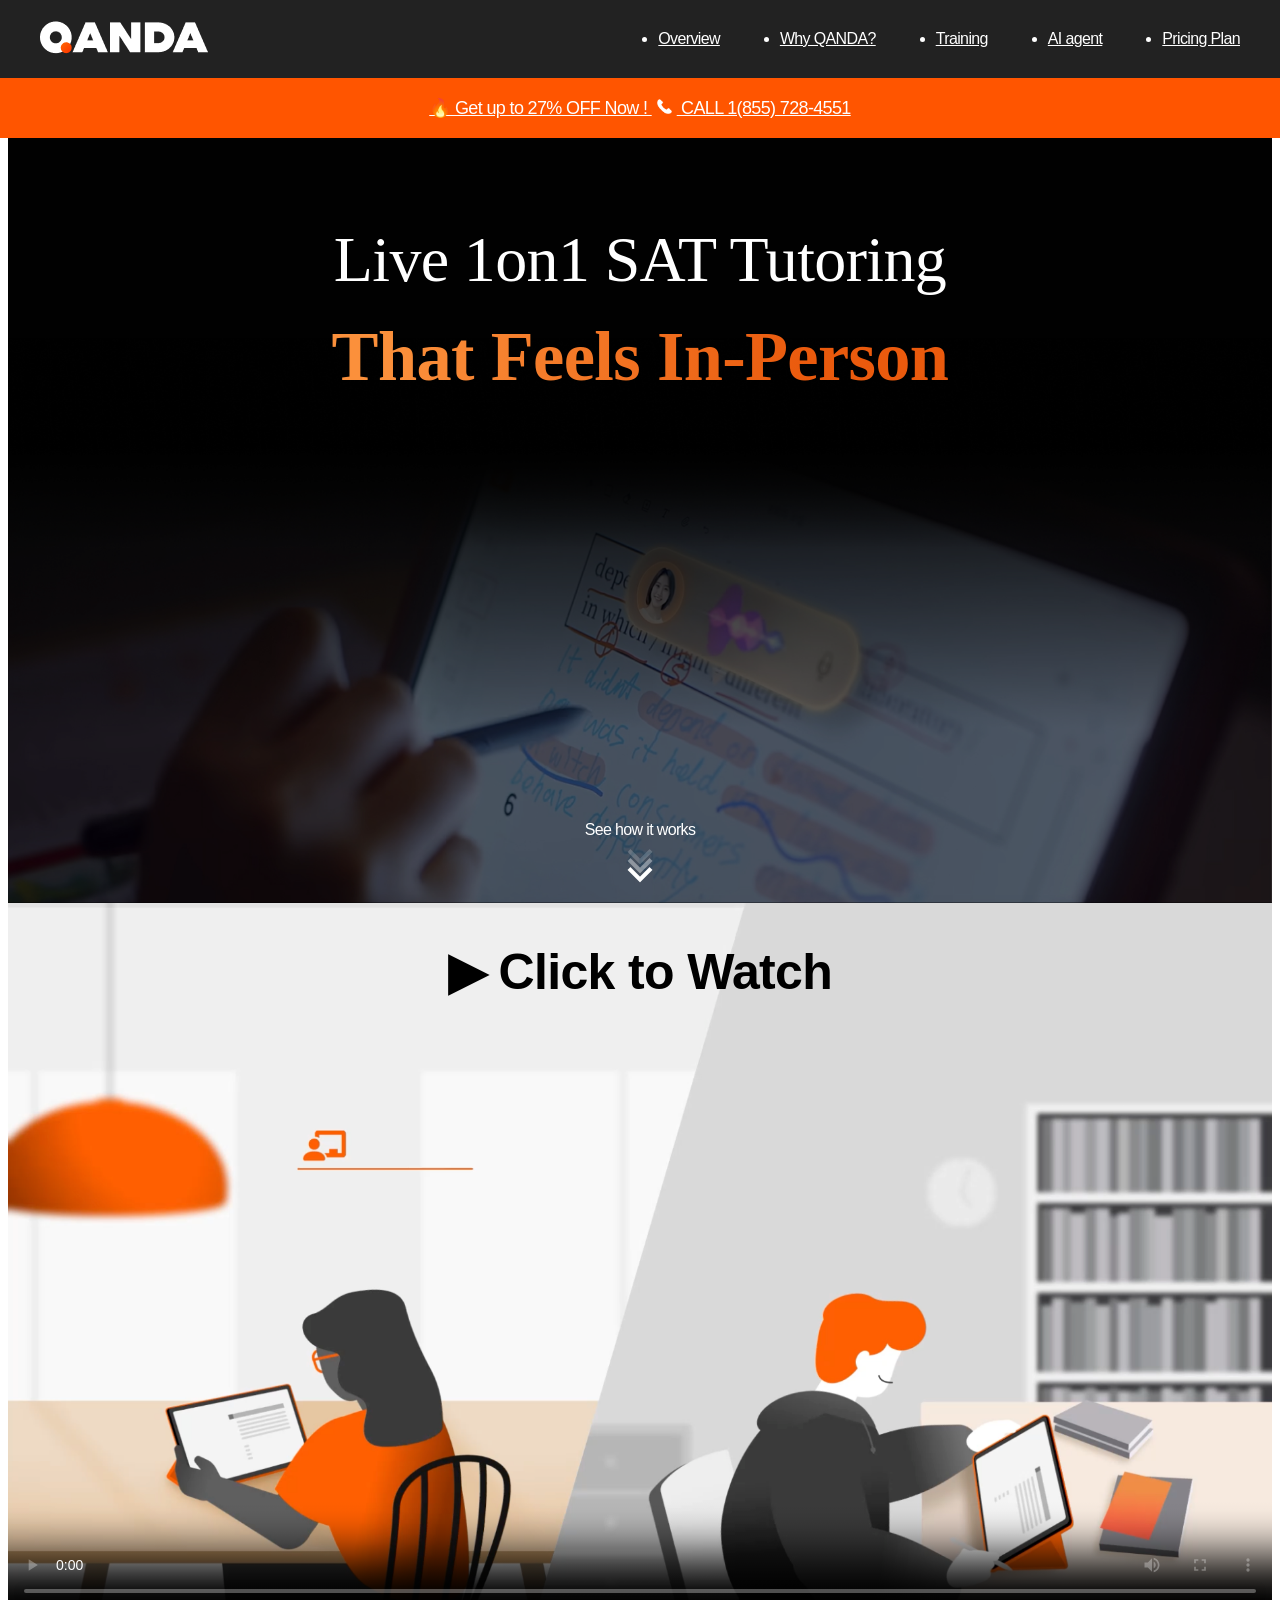
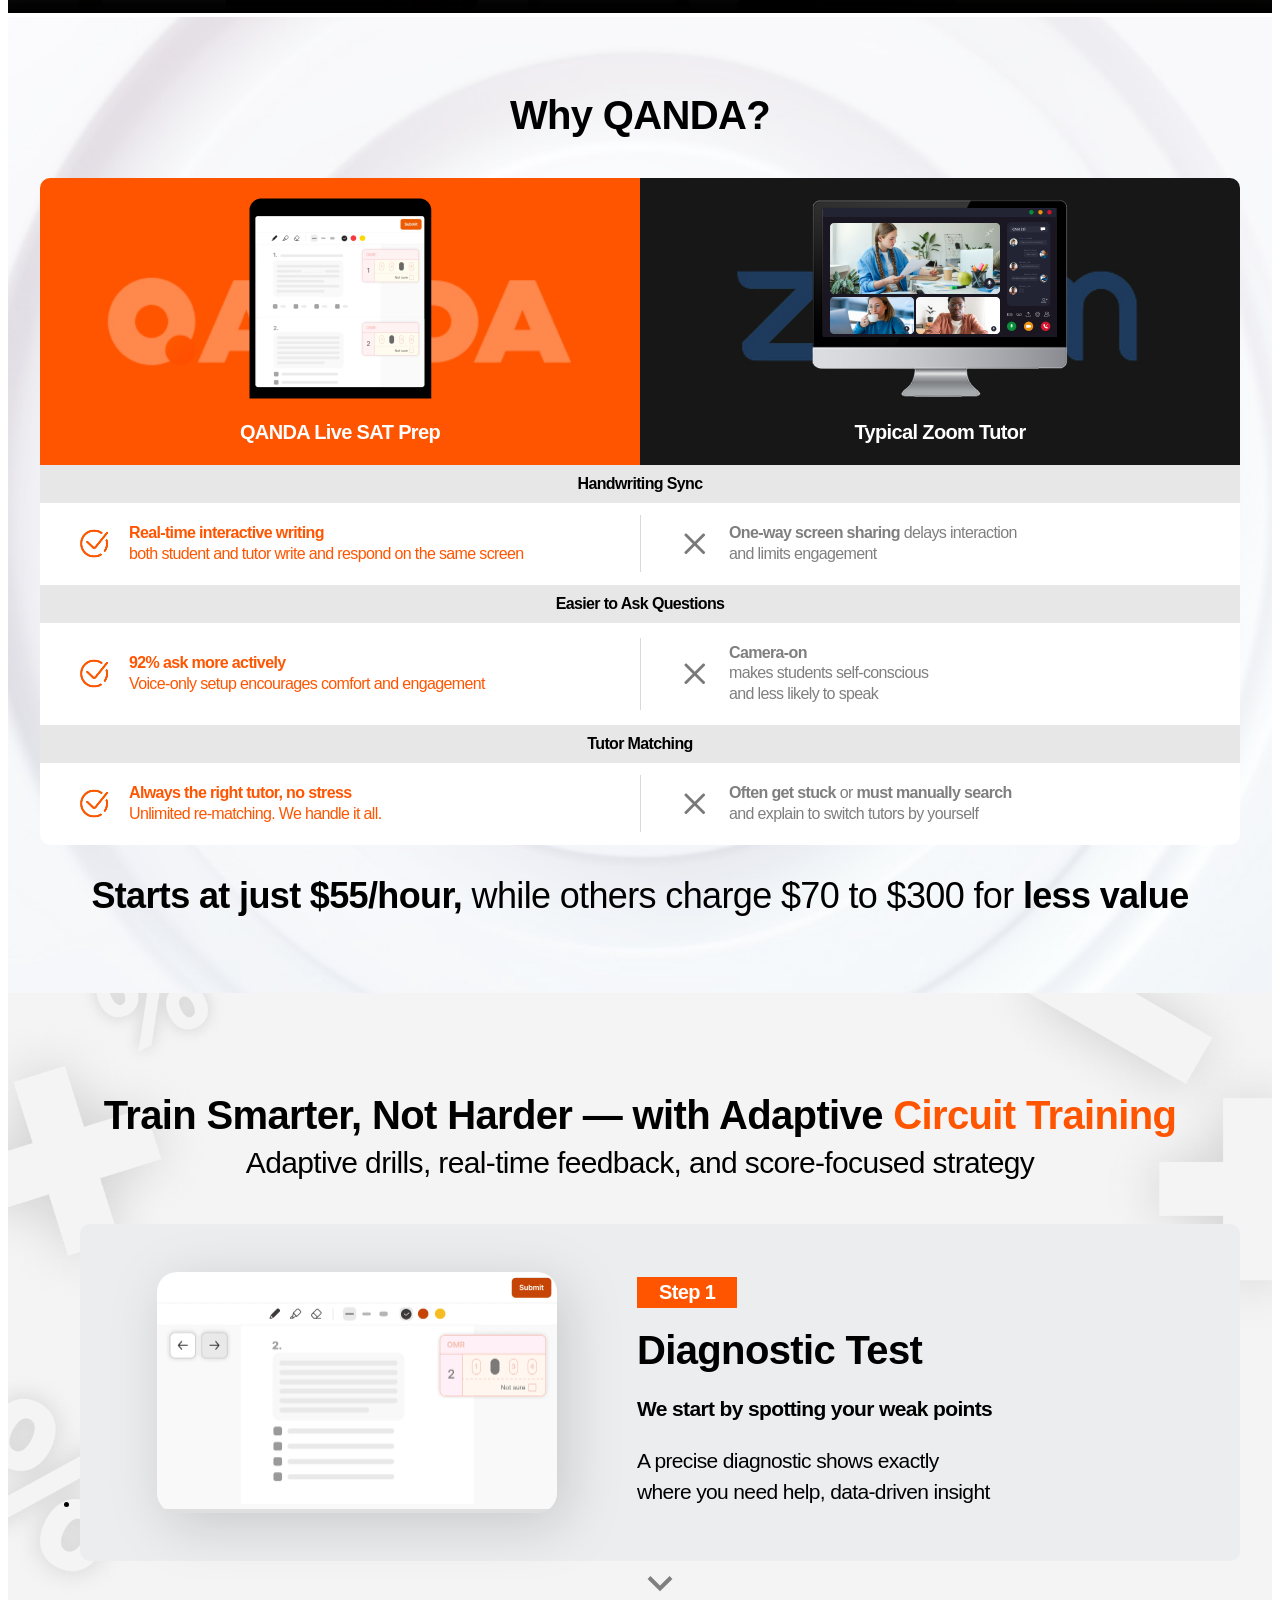
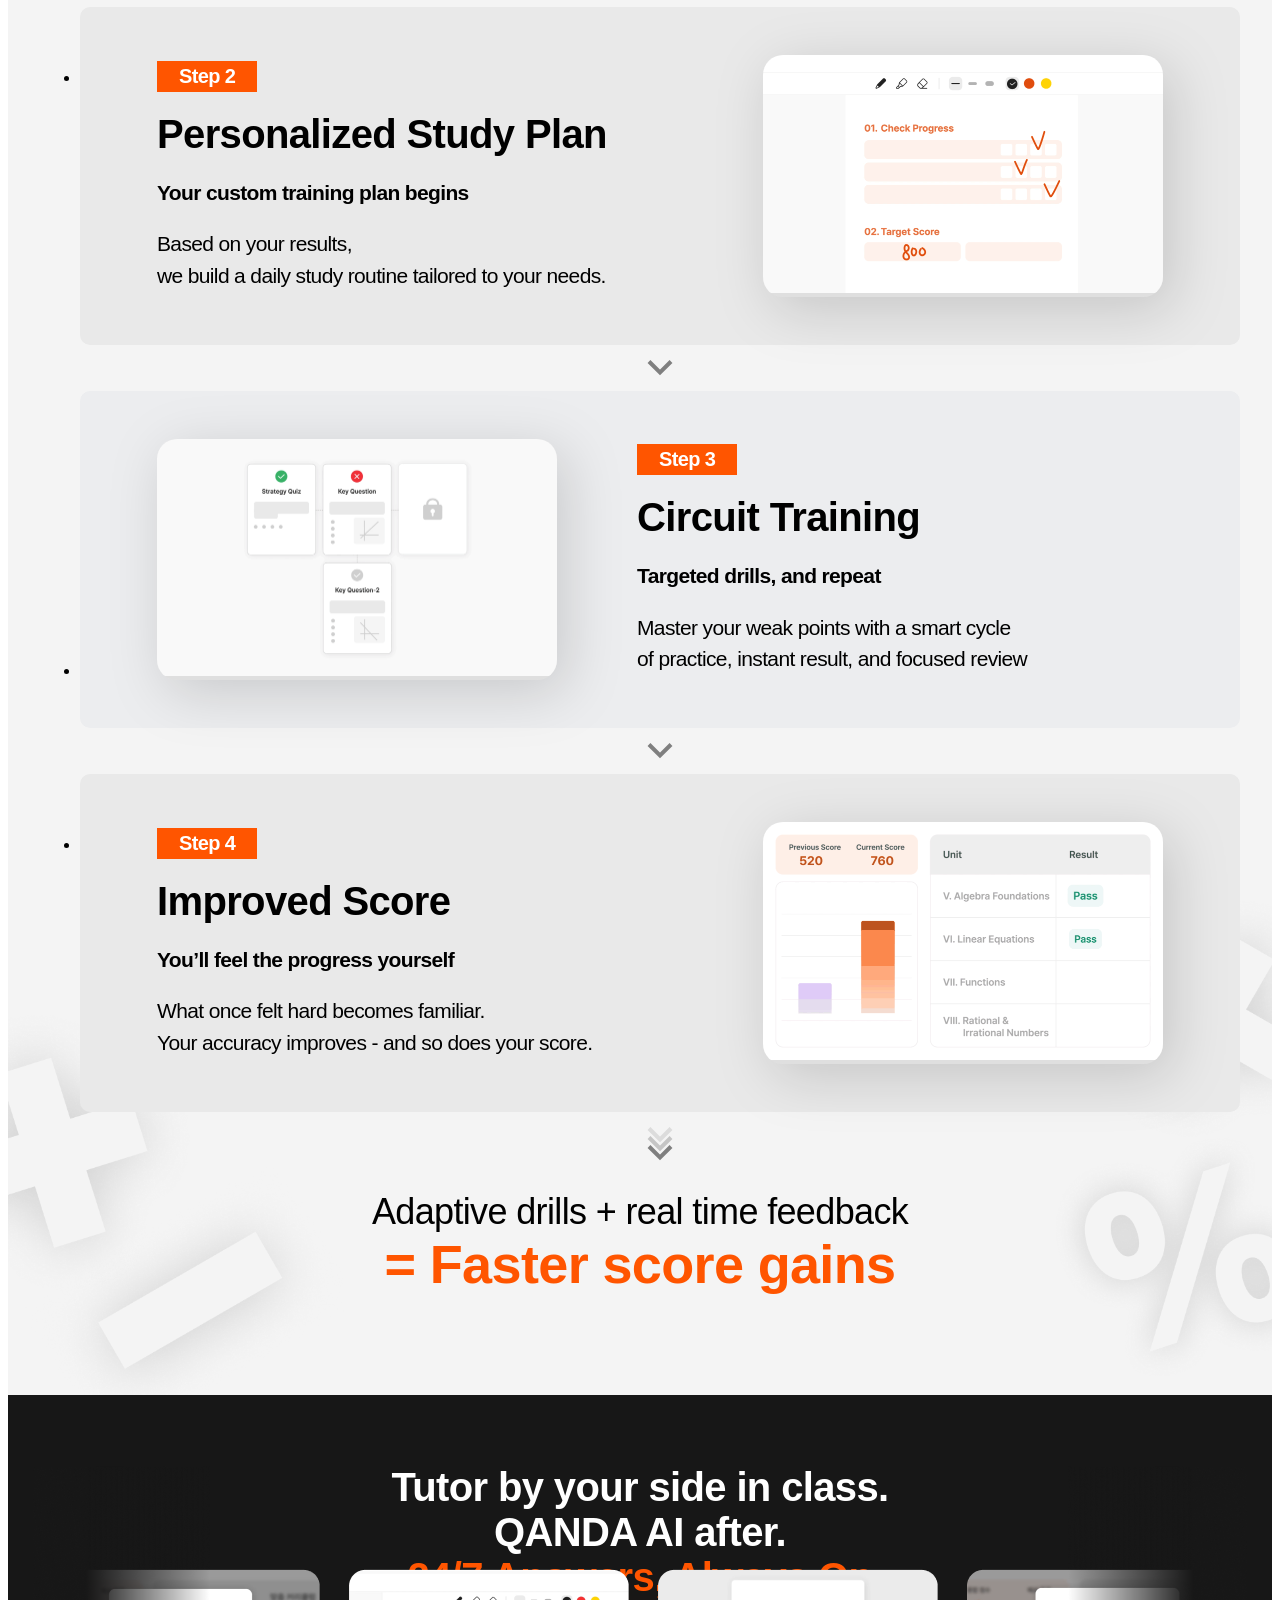
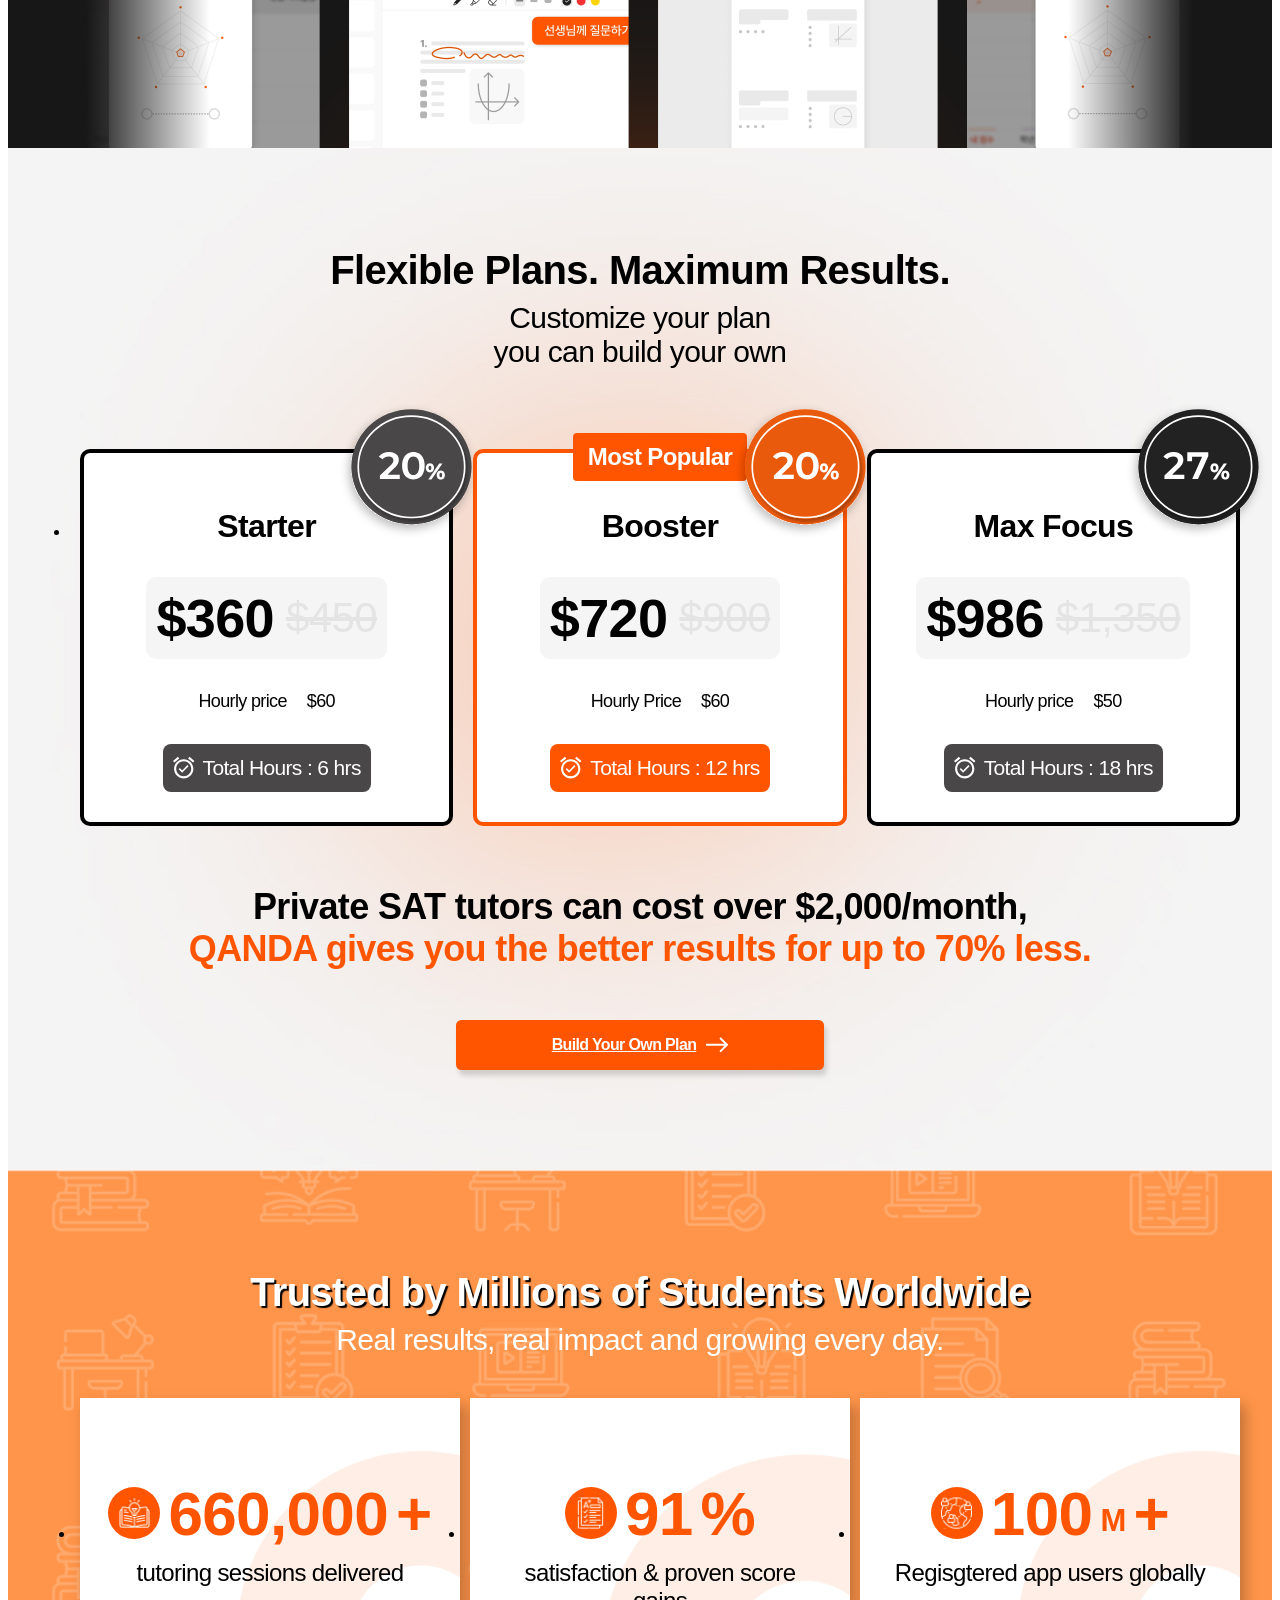
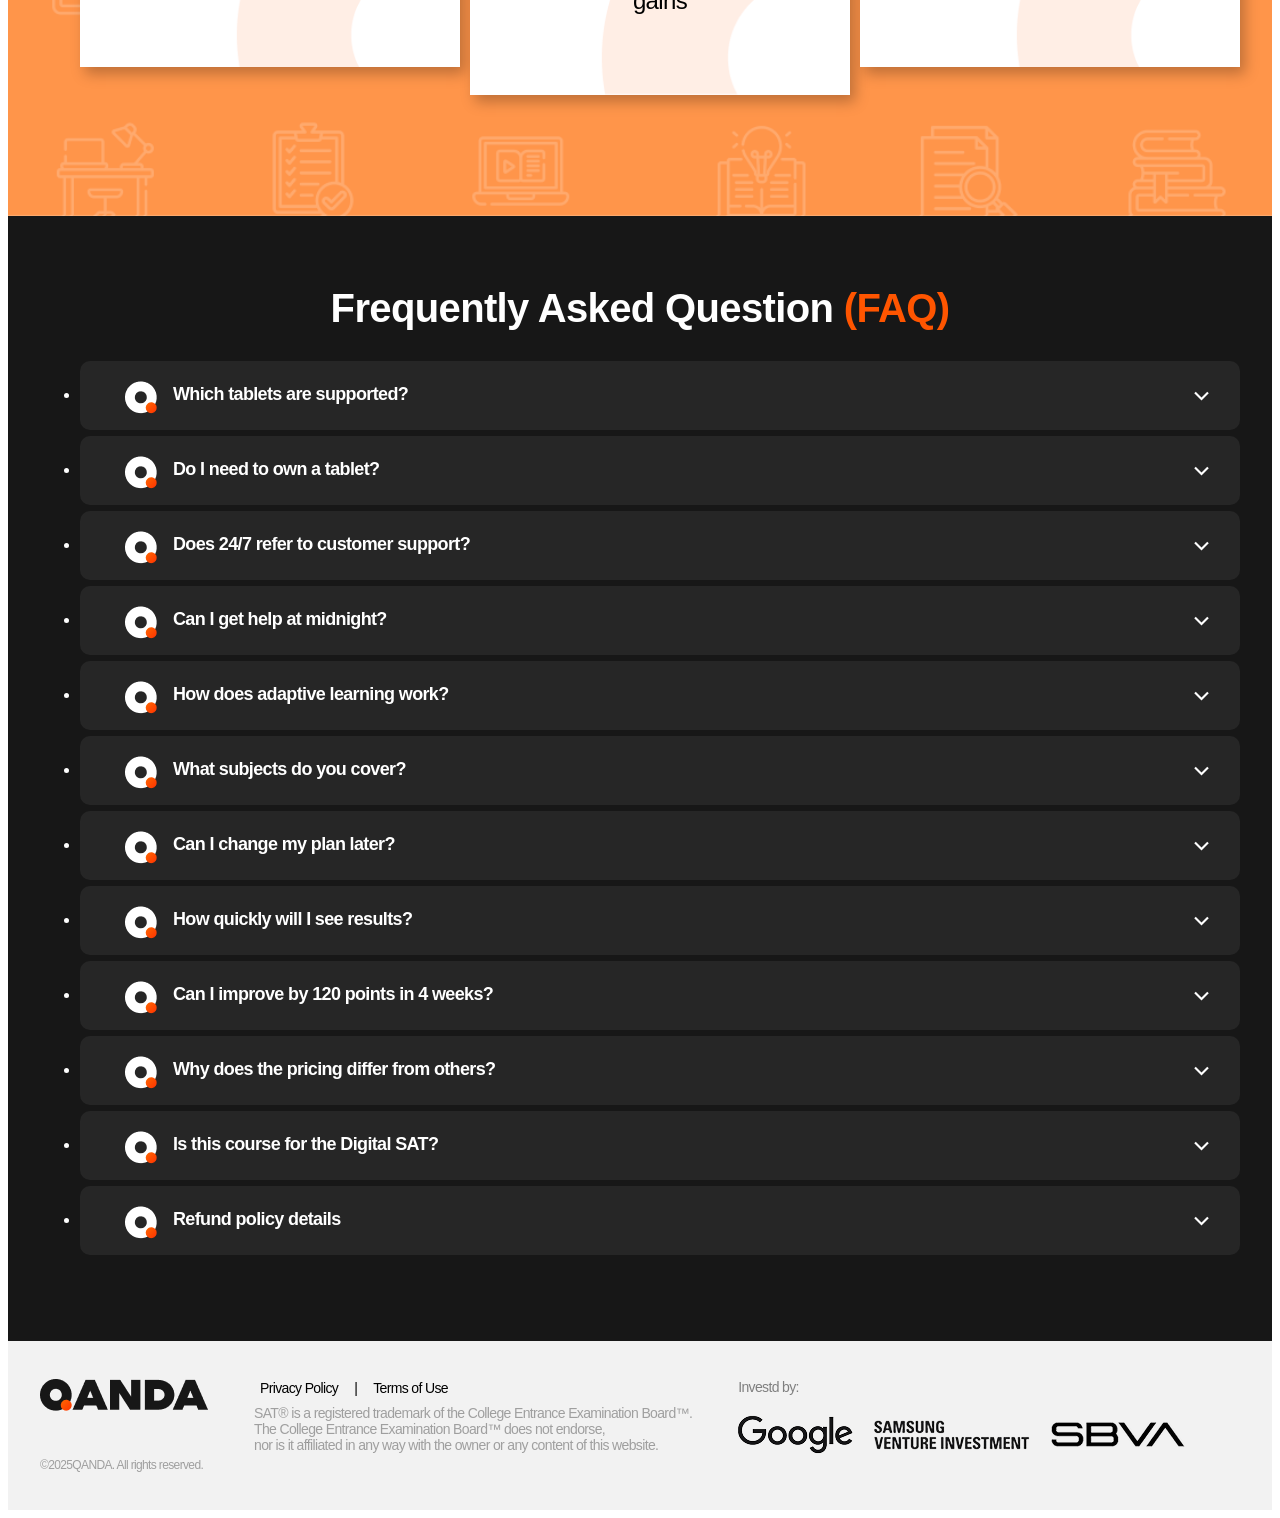
==== commit d29d70dc: "썸네일 설정" ====
--- a/index.html
+++ b/index.html
@@ -112,11 +112,11 @@
                         <div class="video-infomaion">
                             ▶ Click to Watch
                         </div>
-                        <video controls width="100%" class="pc" id="videoPc">
+                        <video controls width="100%" class="pc" id="videoPc" poster="./img/main/article03/thumbnail_pc.png">
                             <source src="./img/main/article03/section3_video_pc.mp4" type="video/mp4">
                             당신의 브라우저는 비디오 태그를 지원하지 않습니다.
                         </video>
-                        <video controls width="100%" class="mo" id="videoMo">
+                        <video controls width="100%" class="mo" id="videoMo" poster="./img/main/article03/thumbnail_mo.png">
                             <source src="./img/main/article03/section3_video_mo.mp4" type="video/mp4">
                             당신의 브라우저는 비디오 태그를 지원하지 않습니다.
                         </video>
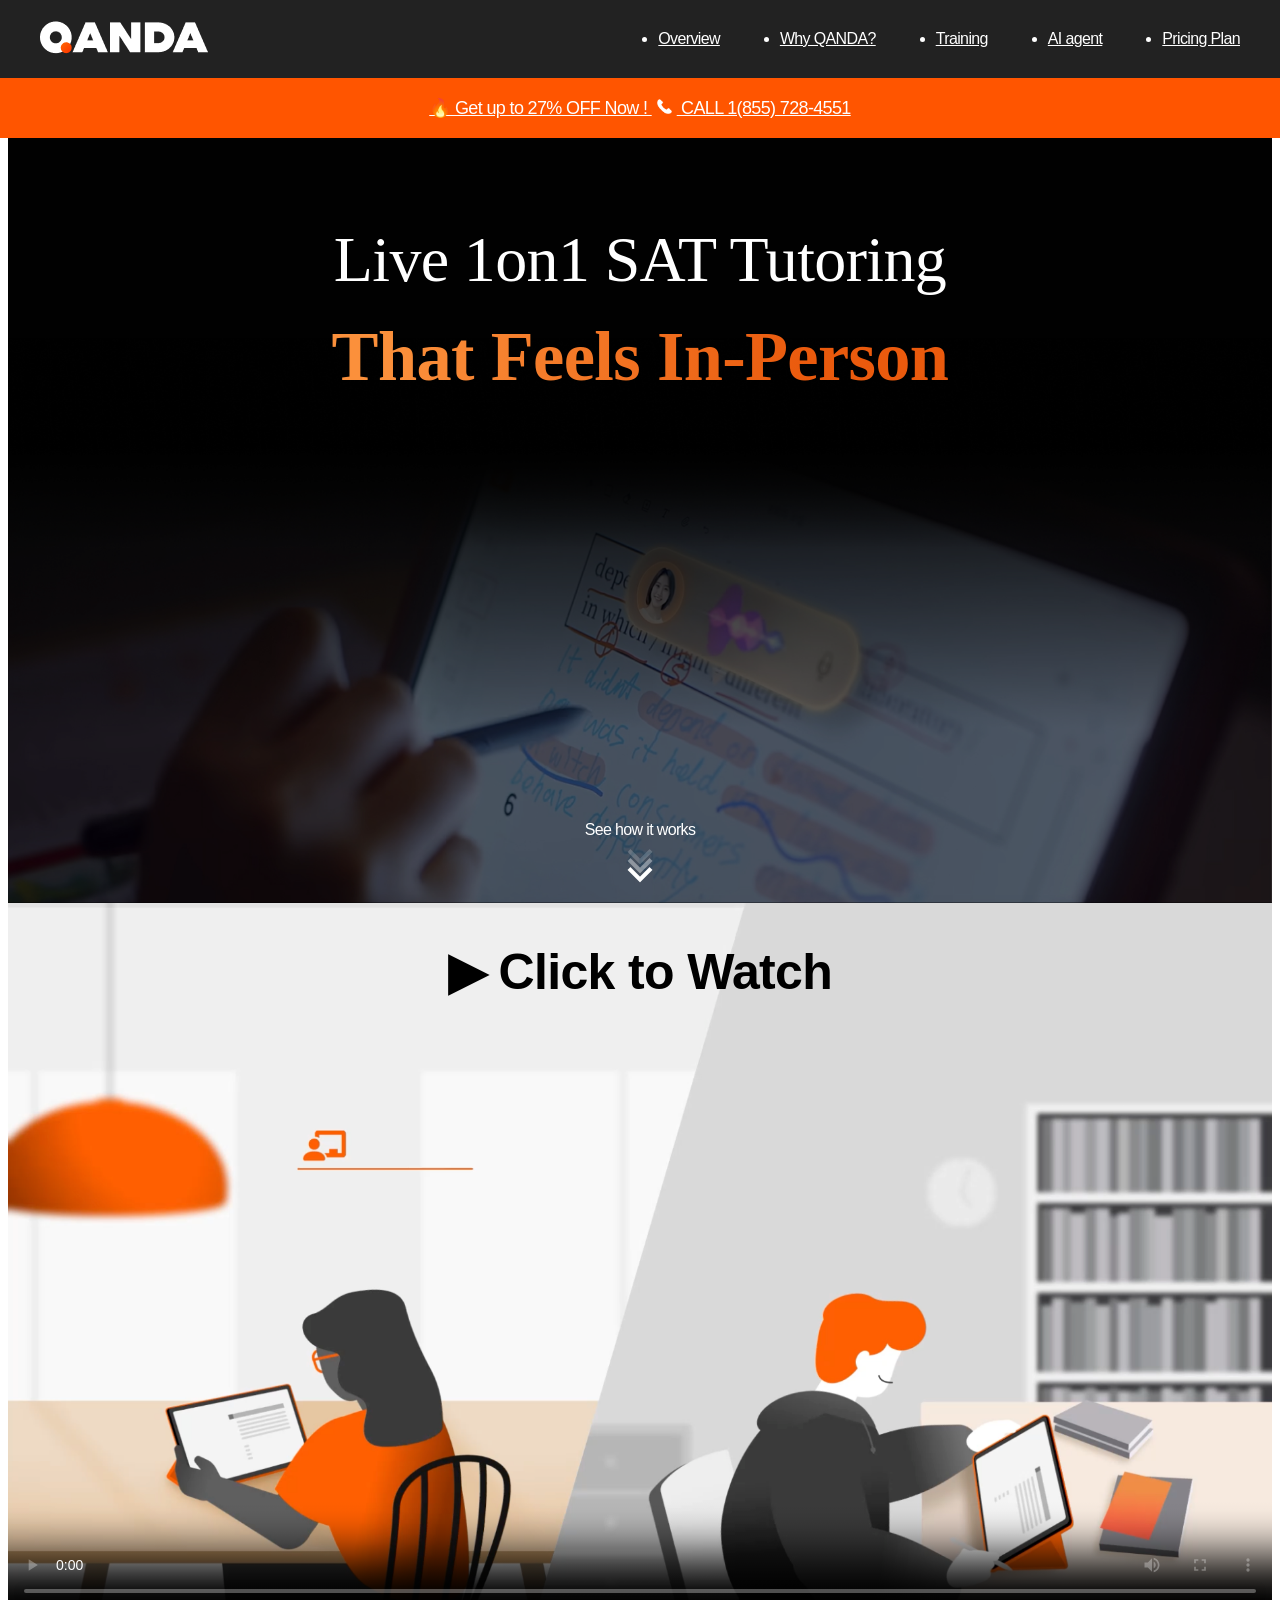
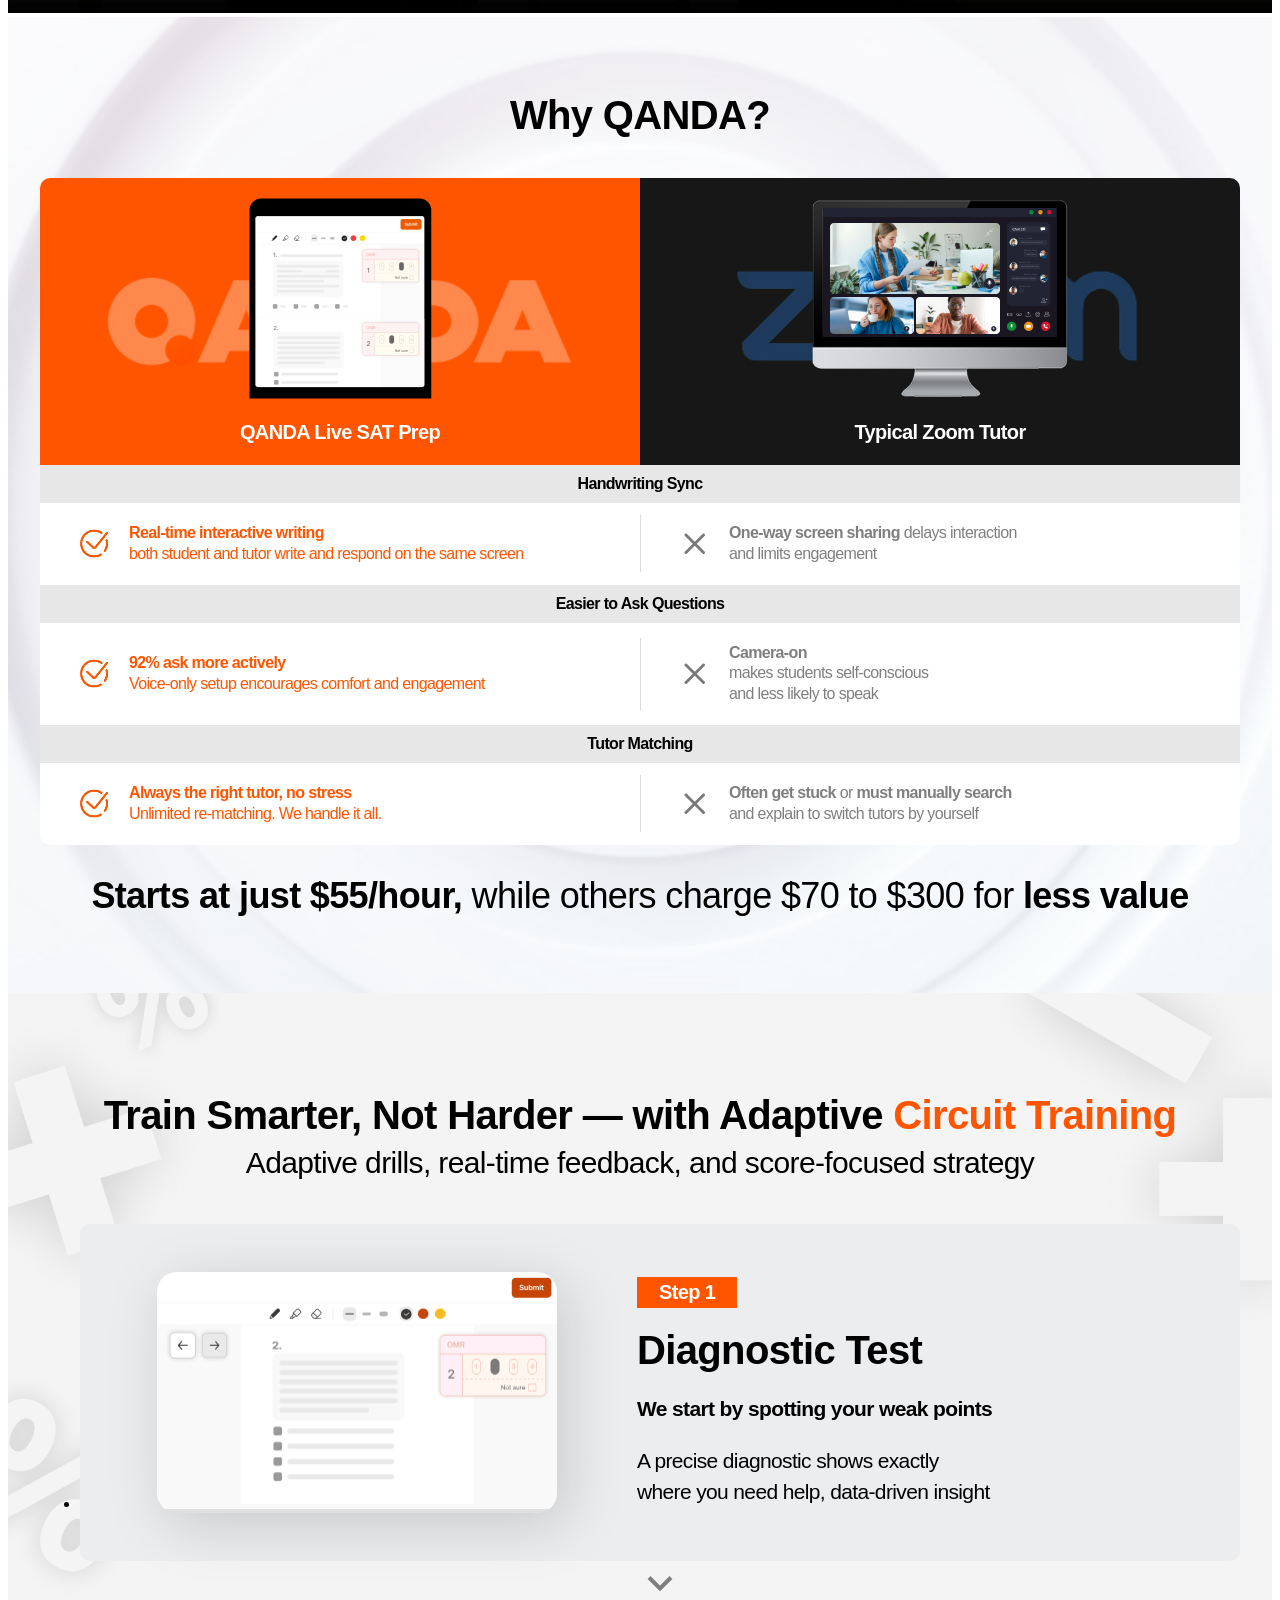
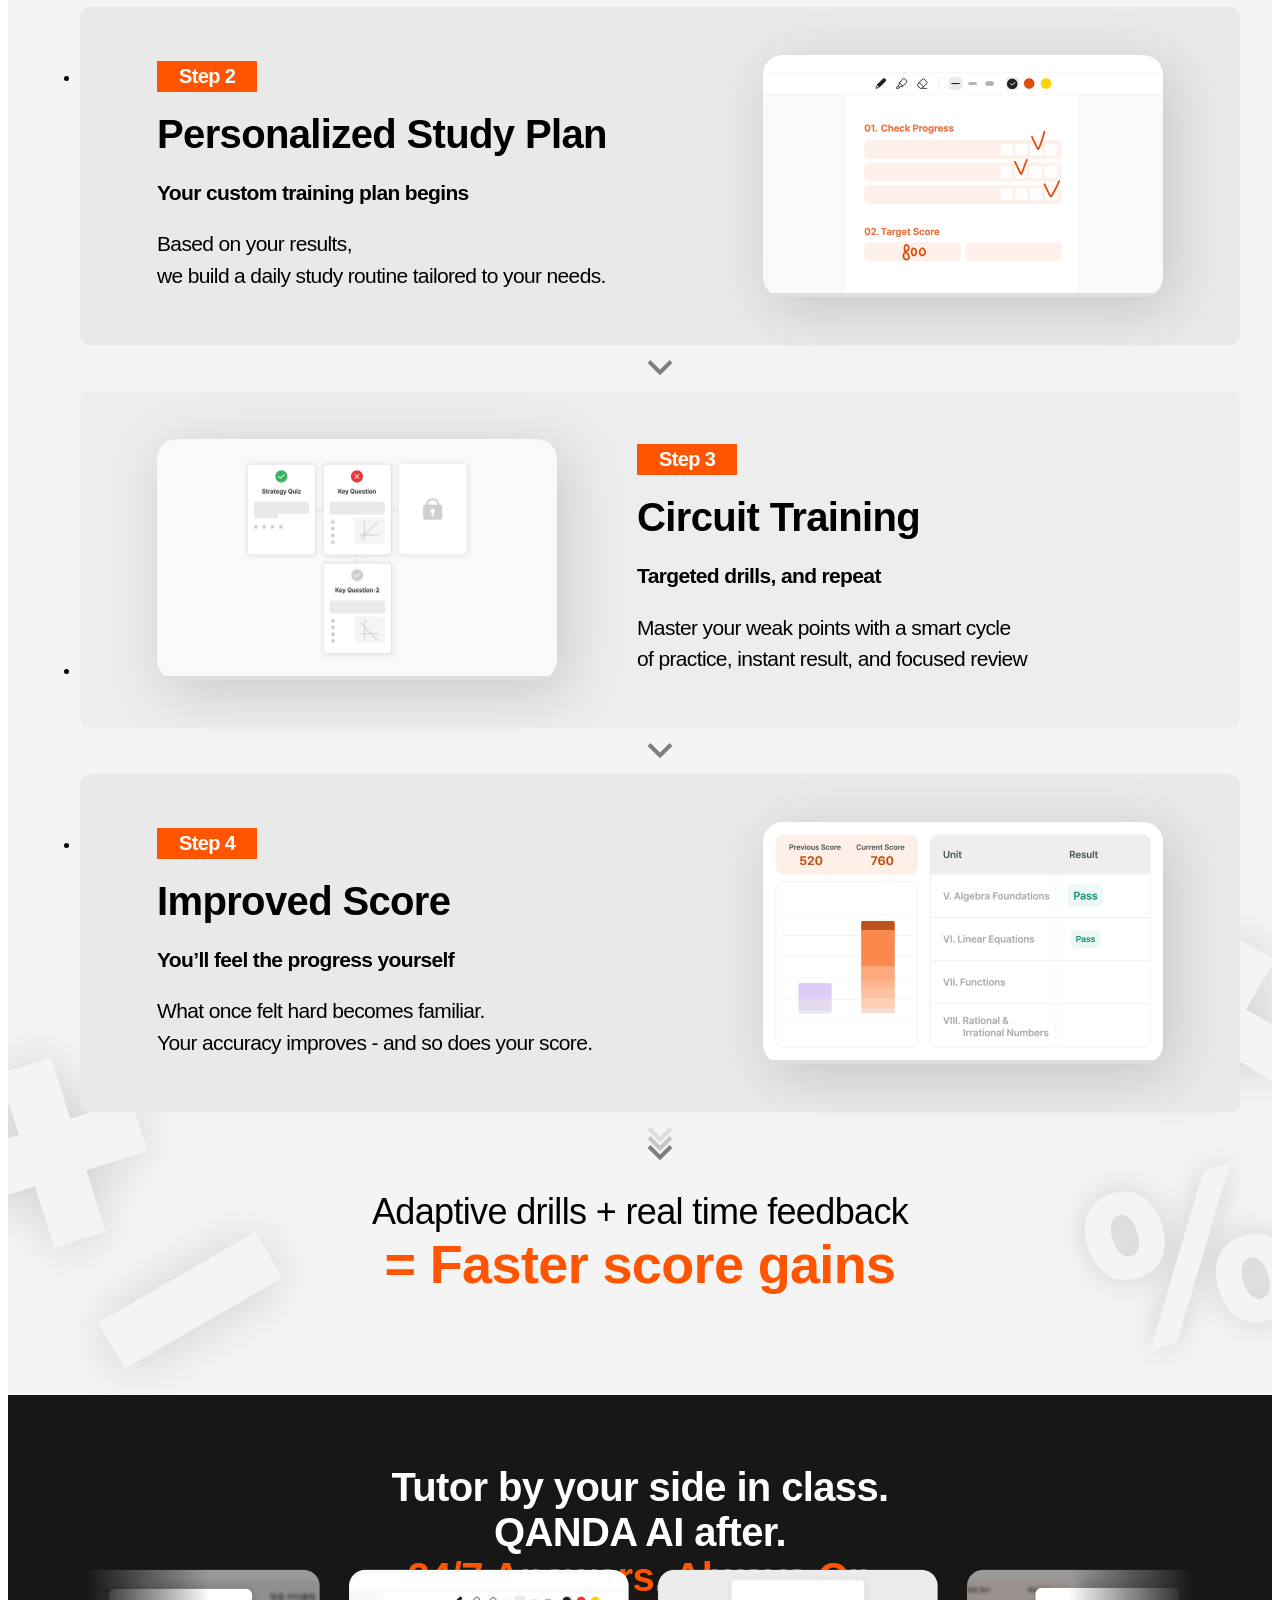
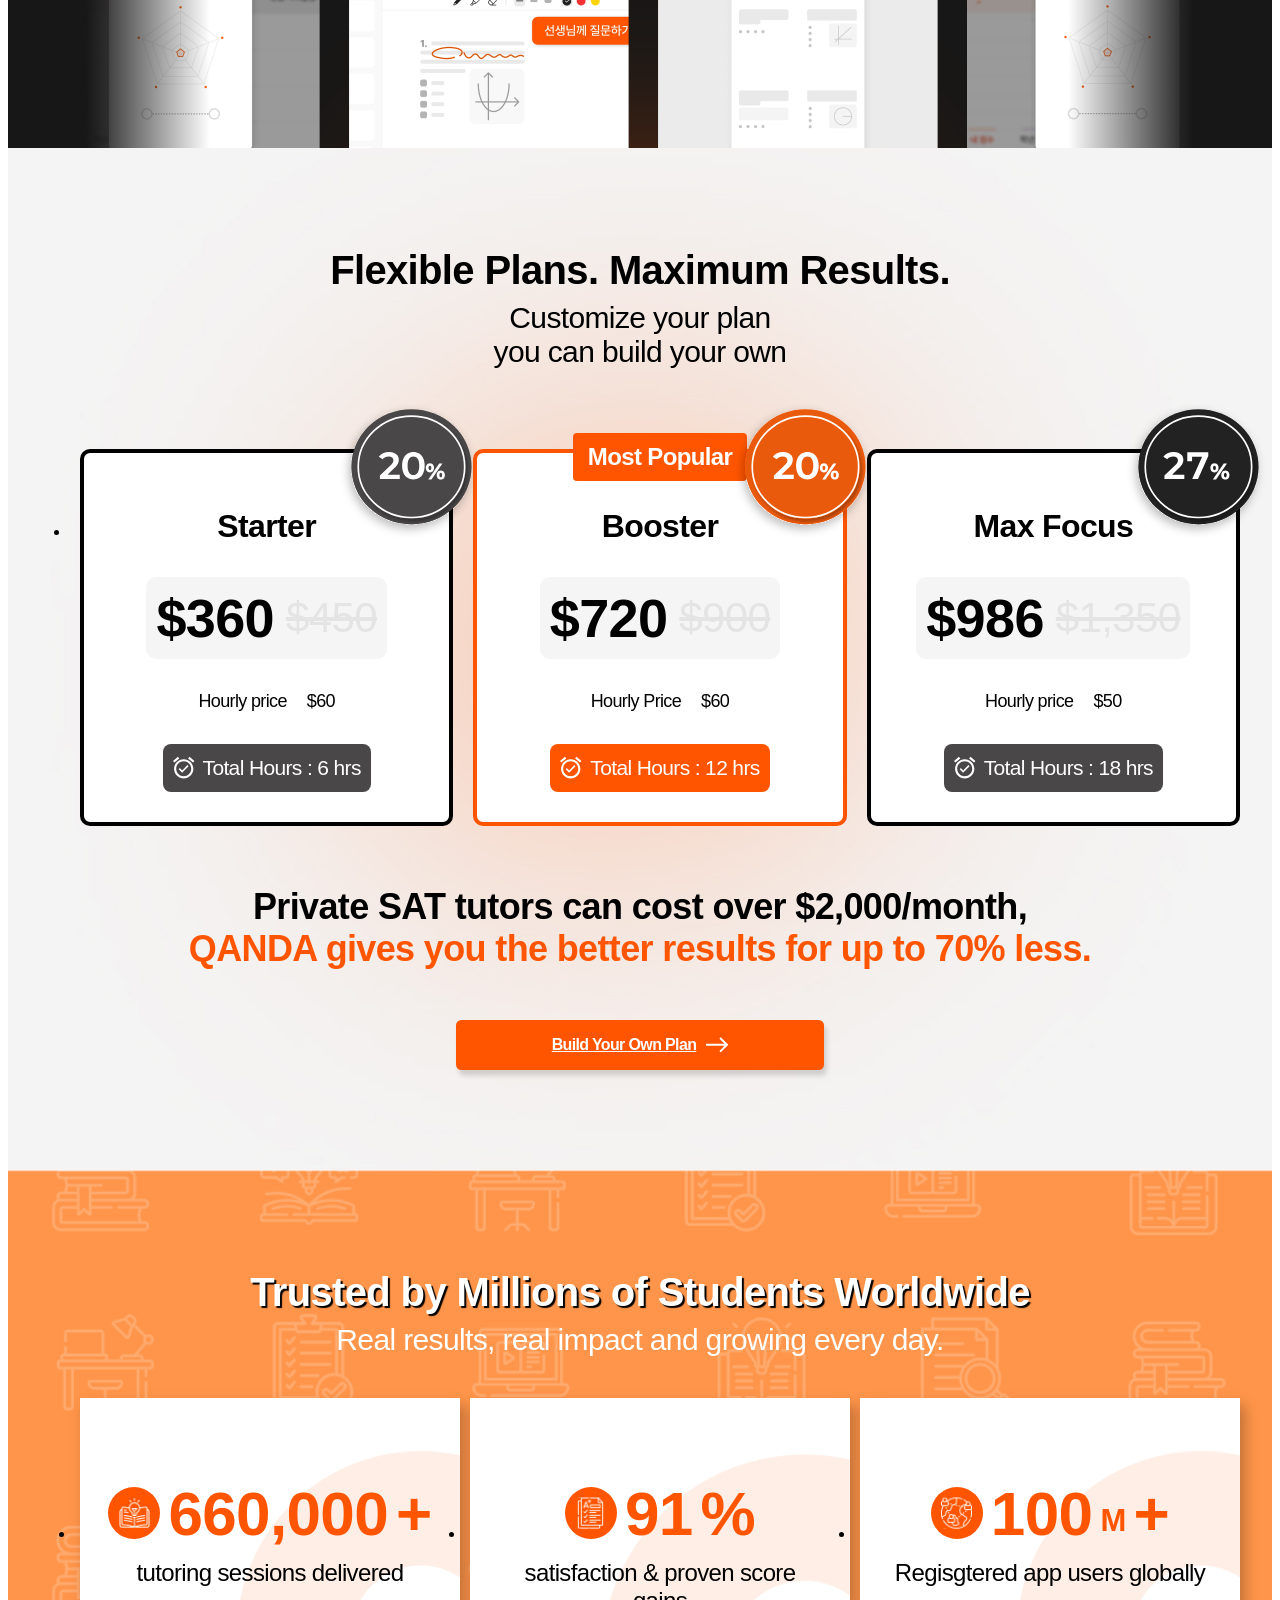
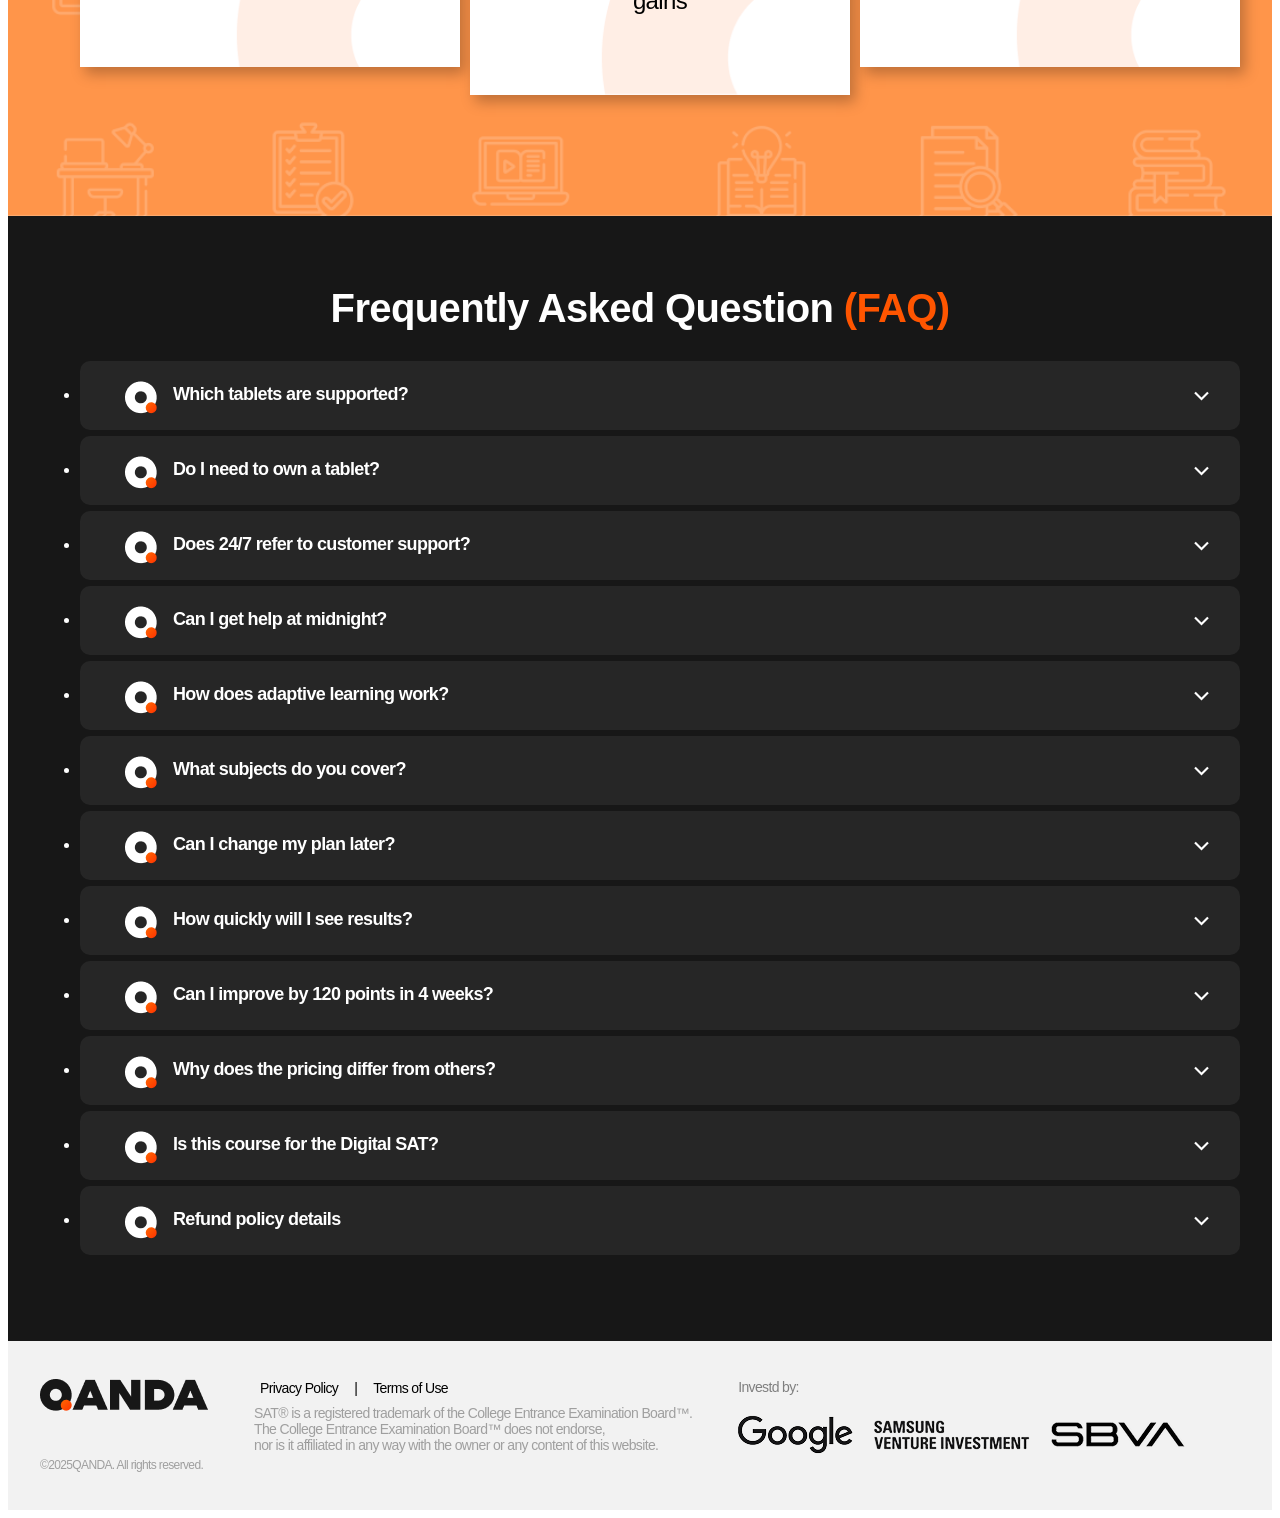
==== commit 1929bdaf: "포스터" ====
--- a/index.html
+++ b/index.html
@@ -112,11 +112,11 @@
                         <div class="video-infomaion">
                             ▶ Click to Watch
                         </div>
-                        <video controls width="100%" class="pc" id="videoPc" poster="./img/main/article03/thumbnail_pc.png">
+                        <video controls width="100%" class="pc" id="videoPc" poster="/img/main/article03/thumbnail_pc.png">
                             <source src="./img/main/article03/section3_video_pc.mp4" type="video/mp4">
                             당신의 브라우저는 비디오 태그를 지원하지 않습니다.
                         </video>
-                        <video controls width="100%" class="mo" id="videoMo" poster="./img/main/article03/thumbnail_mo.png">
+                        <video controls width="100%" class="mo" id="videoMo" poster="/img/main/article03/thumbnail_mo.png">
                             <source src="./img/main/article03/section3_video_mo.mp4" type="video/mp4">
                             당신의 브라우저는 비디오 태그를 지원하지 않습니다.
                         </video>
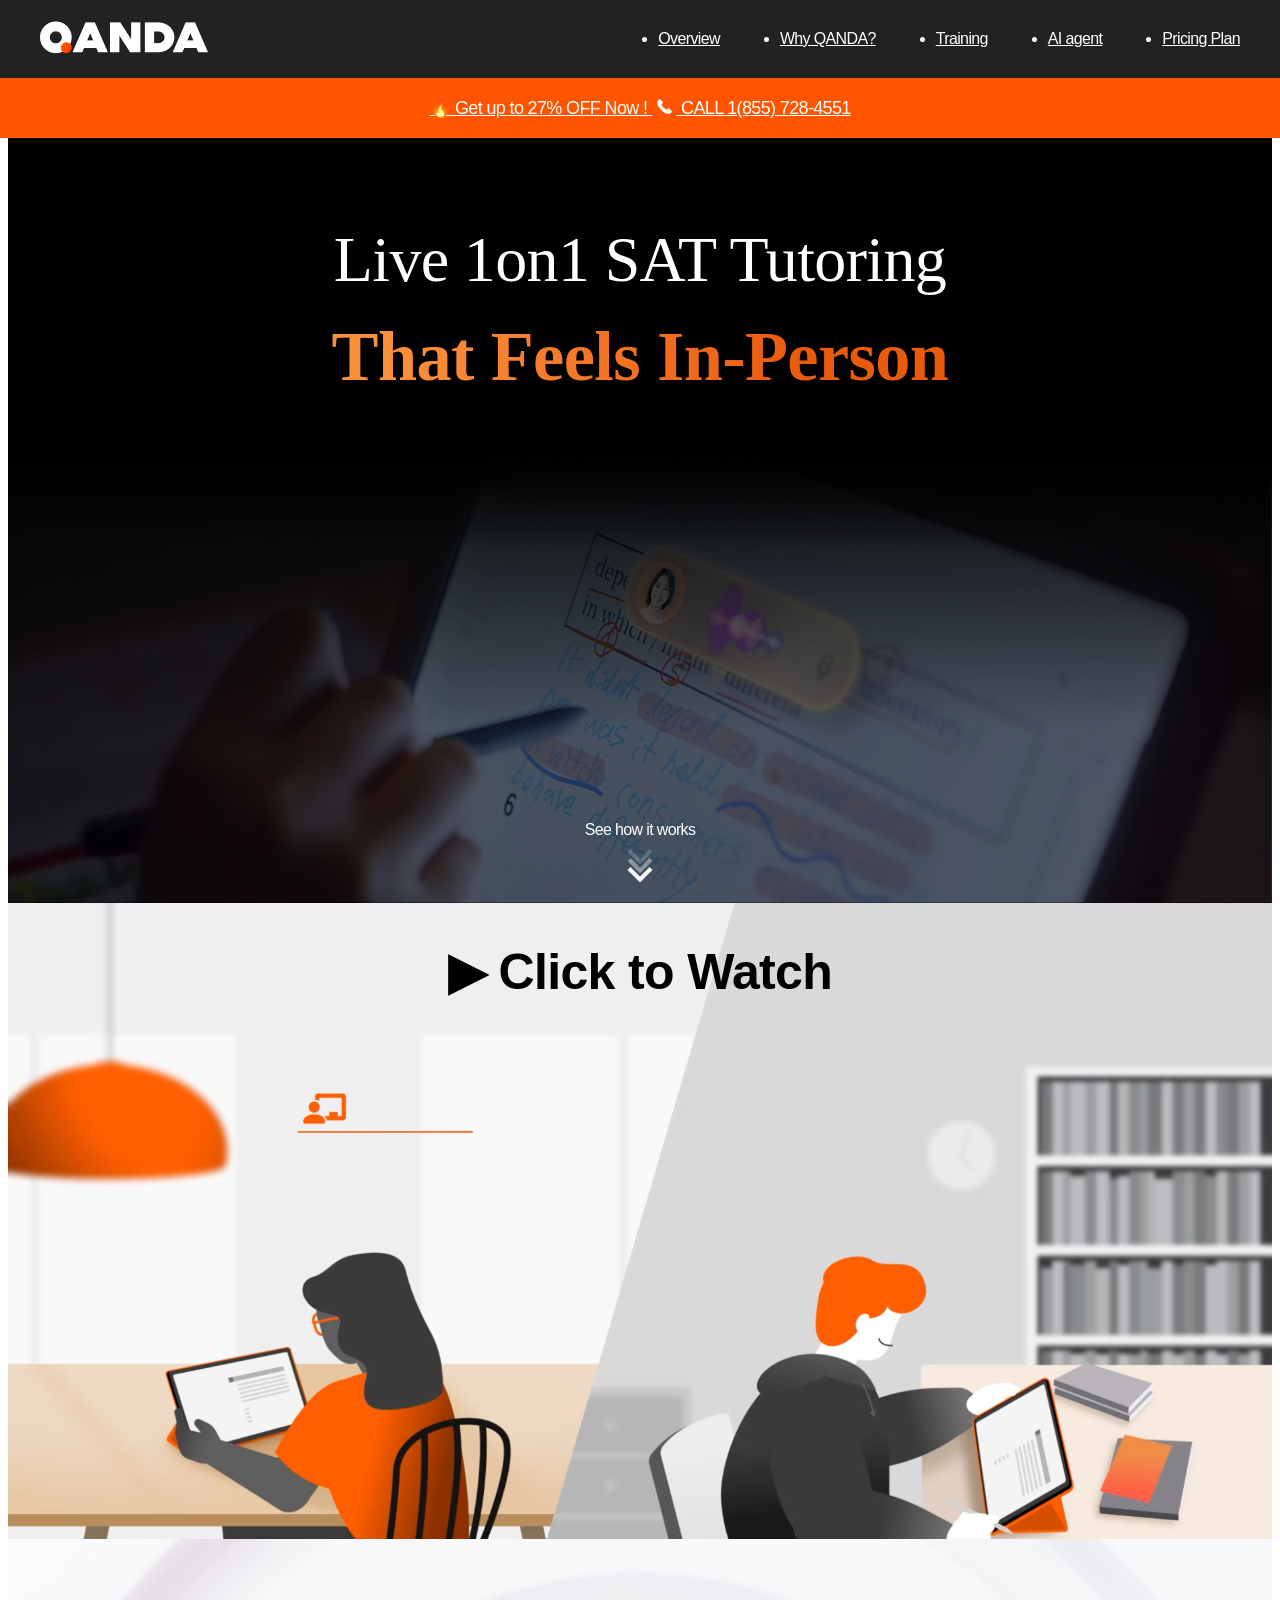
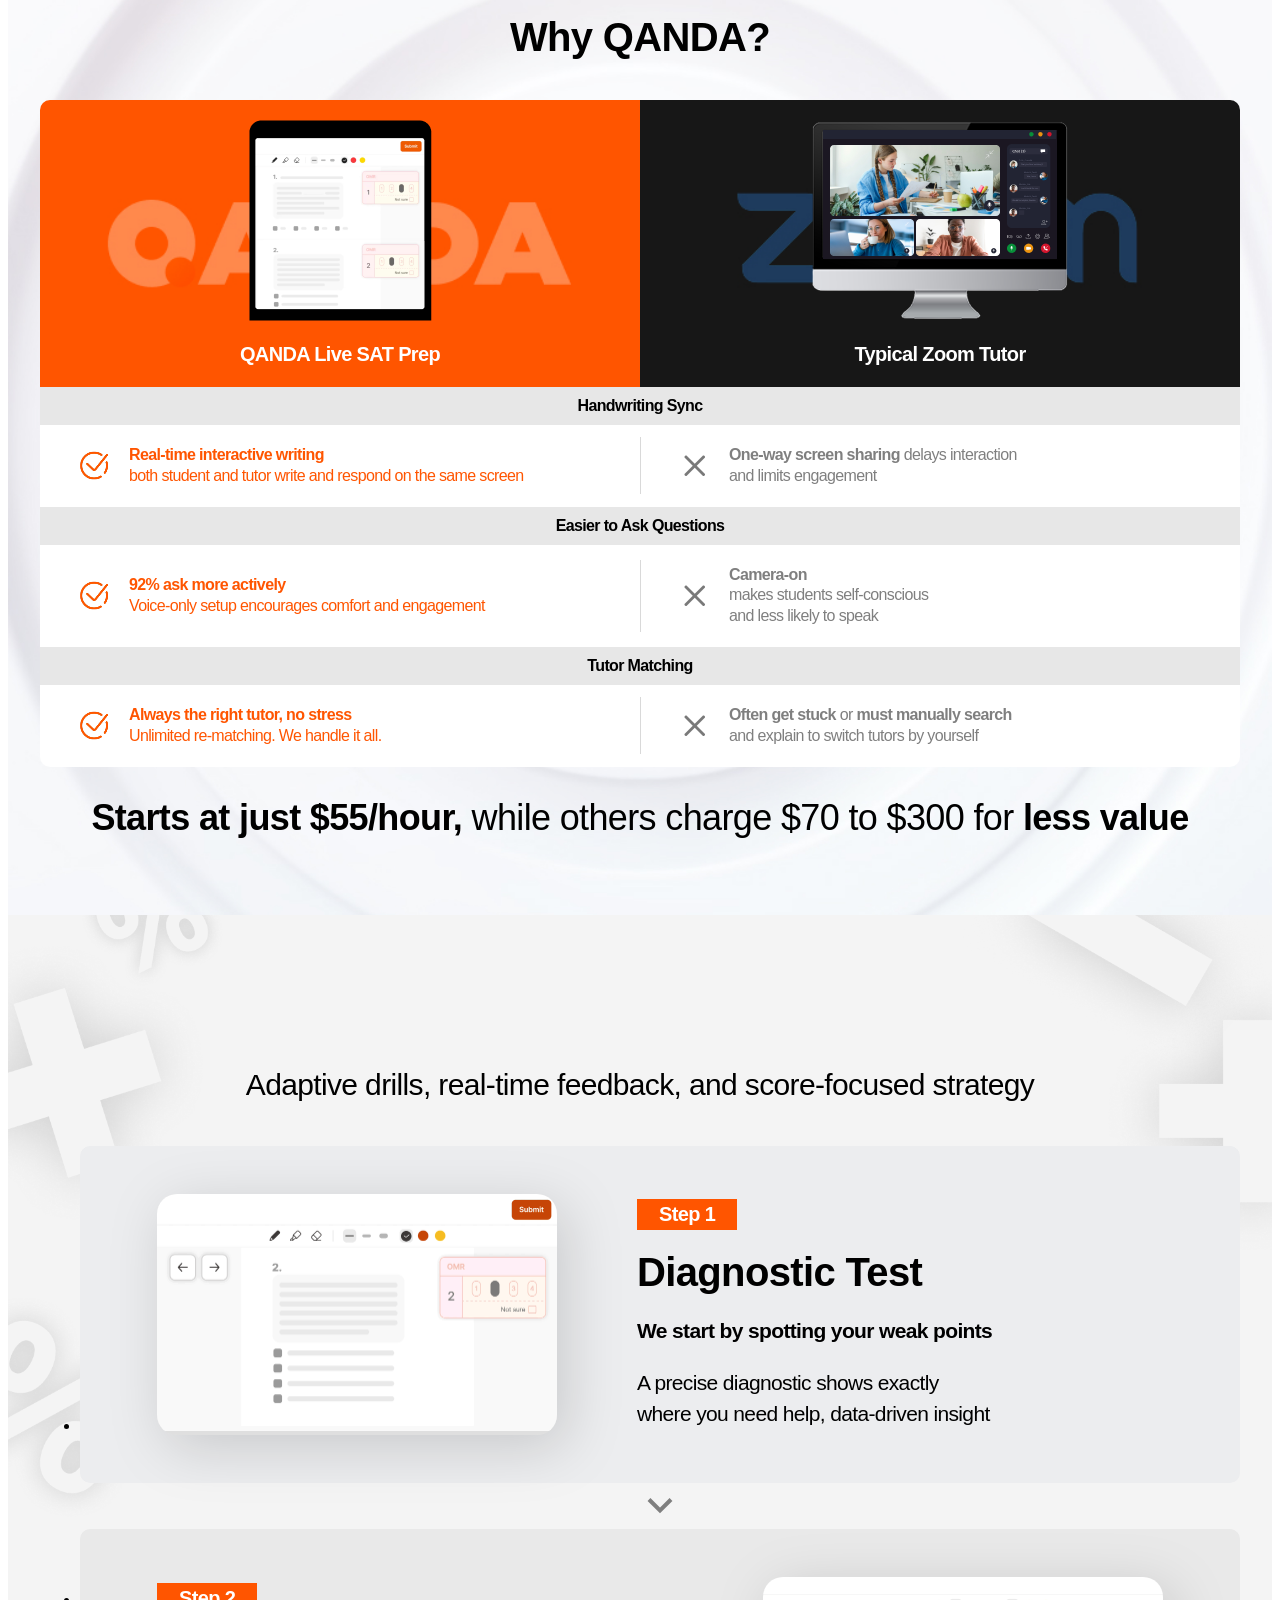
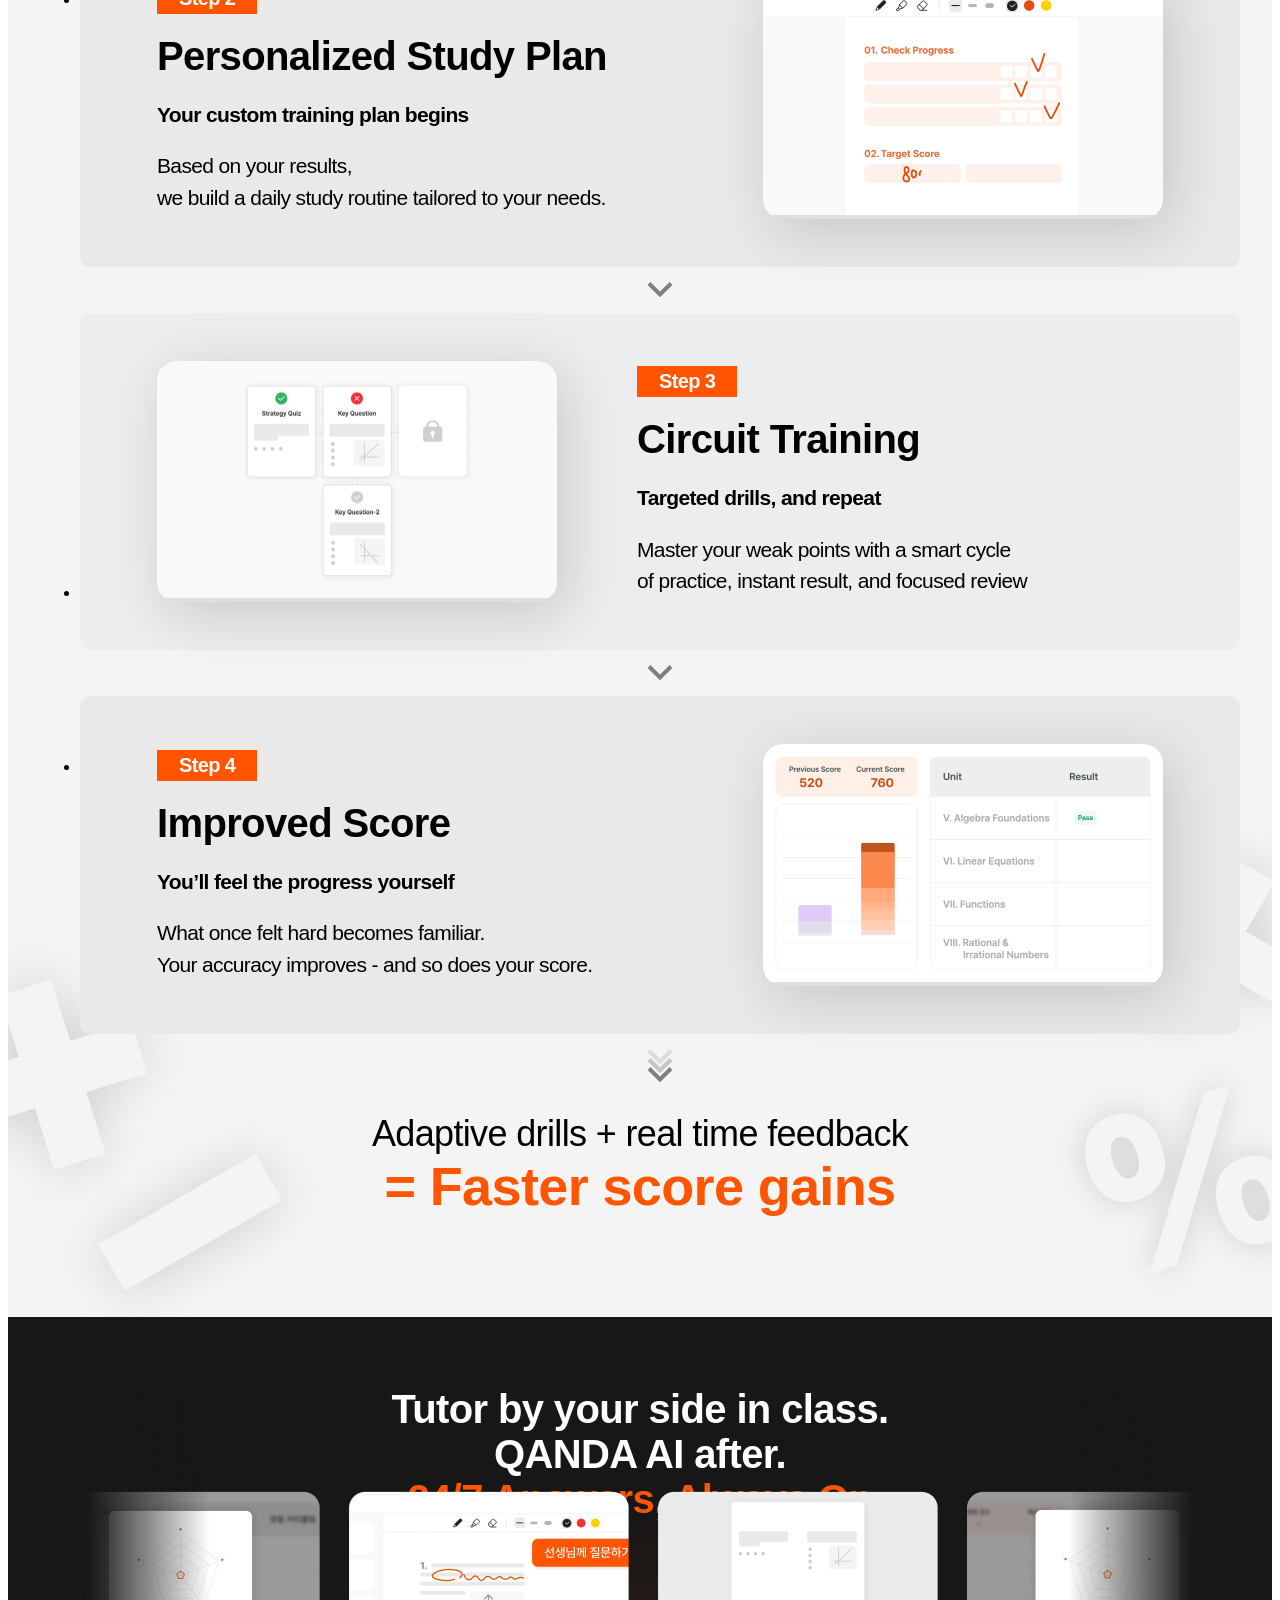
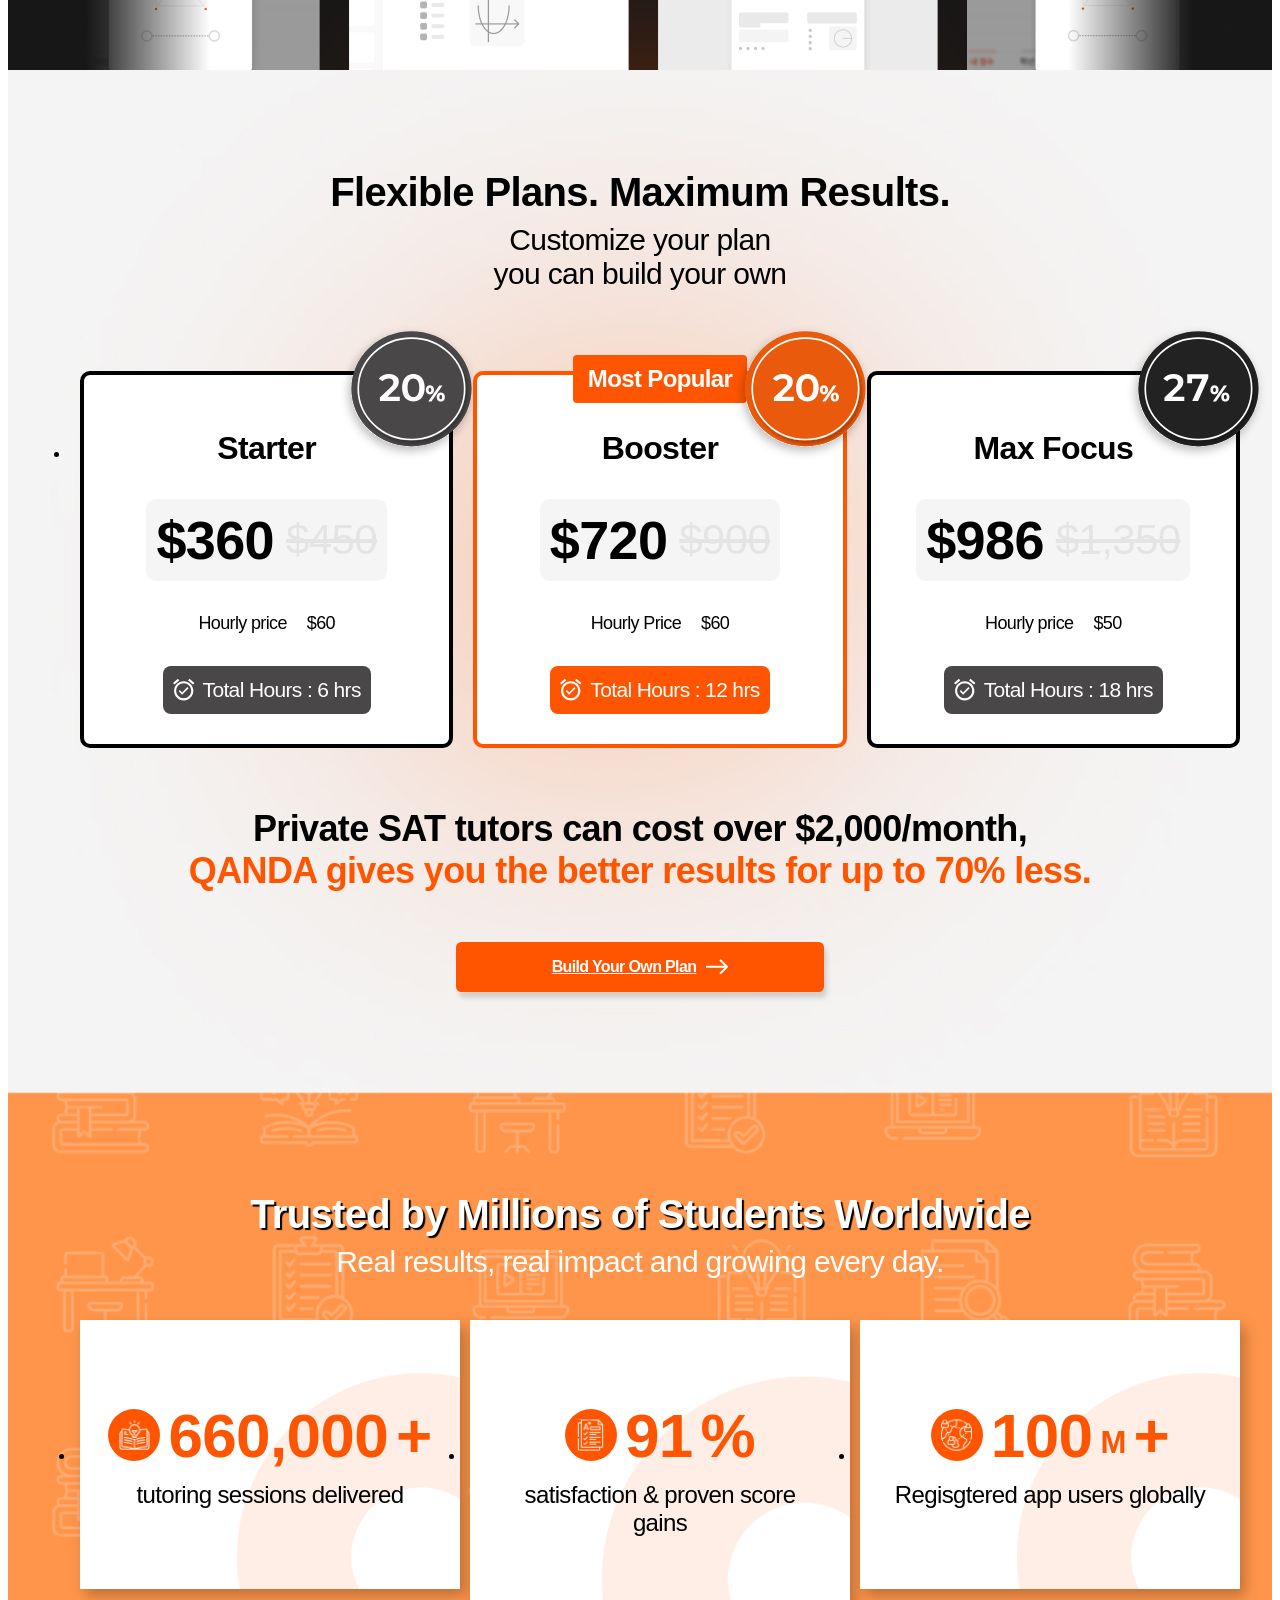
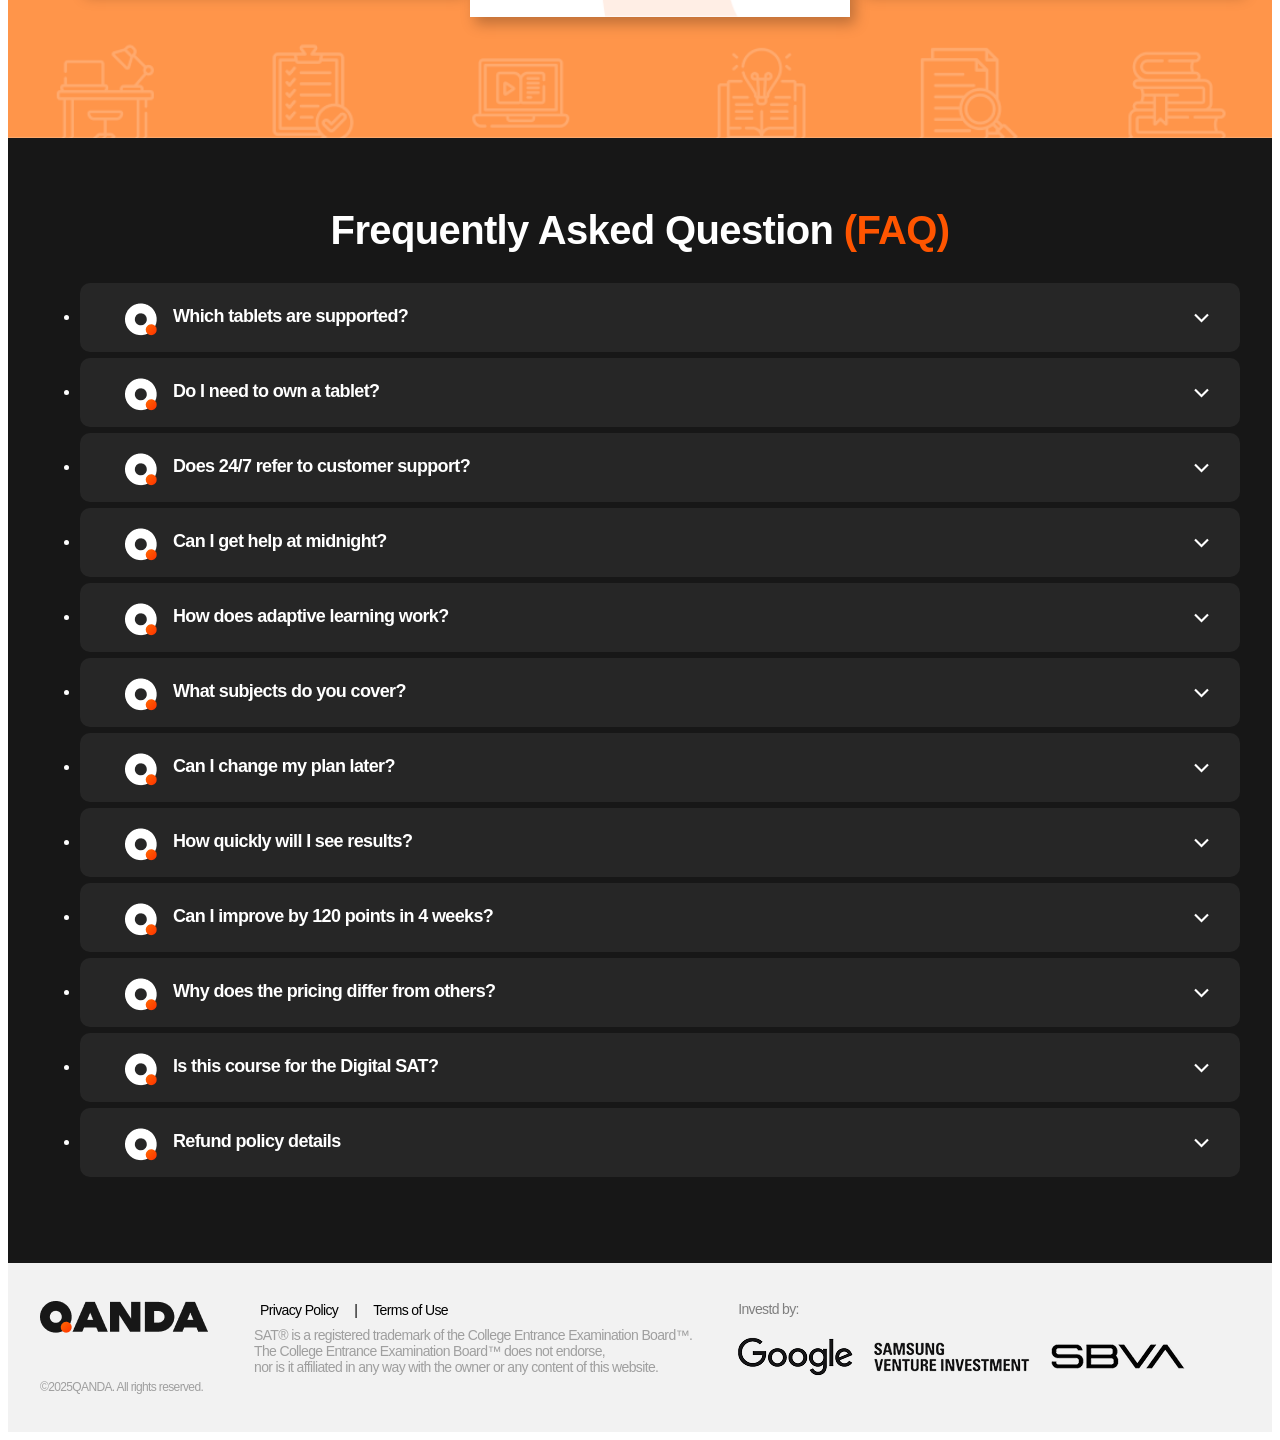
==== commit 8a7d7d24: "영상 썸네일" ====
--- a/index.html
+++ b/index.html
@@ -109,17 +109,23 @@
                     </article>
                     <article class="article03 ani" id="overview">
                         <!-- <div class="video-bg"></div> -->
-                        <div class="video-infomaion">
-                            ▶ Click to Watch
+                        <div class="video-wrapper pc">
+                            <video width="100%" src="./img/main/article03/section3_video_pc.mp4" type="video/mp4" id="videoPc">
+                              당신의 브라우저는 비디오 태그를 지원하지 않습니다.
+                            </video>
+                            <div class="thumbnail-overlay" id="thumbPc">
+                              <img src="./img/main/article03/thumbnail_pc.png" alt="썸네일">
+                              <div class="video-infomaion">▶ Click to Watch</div>
+                            </div>
                         </div>
-                        <video controls width="100%" class="pc" id="videoPc" poster="/img/main/article03/thumbnail_pc.png">
-                            <source src="./img/main/article03/section3_video_pc.mp4" type="video/mp4">
-                            당신의 브라우저는 비디오 태그를 지원하지 않습니다.
-                        </video>
-                        <video controls width="100%" class="mo" id="videoMo" poster="/img/main/article03/thumbnail_mo.png">
-                            <source src="./img/main/article03/section3_video_mo.mp4" type="video/mp4">
-                            당신의 브라우저는 비디오 태그를 지원하지 않습니다.
-                        </video>
+                          
+                        <div class="video-wrapper mo">
+                            <video width="100%" src="./img/main/article03/section3_video_mo.mp4" type="video/mp4" id="videoMo"></video>
+                            <div class="thumbnail-overlay" id="thumbMo">
+                              <img src="./img/main/article03/thumbnail_mo.png" alt="썸네일">
+                              <div class="video-infomaion">▶ Click to Watch</div>
+                            </div>
+                        </div>
                     </article>
                     <article class="article04 ani" id="whyqanda">
                         <div class="inner">
--- a/style/style.css
+++ b/style/style.css
@@ -164,6 +164,11 @@
 .main .article03 video{ width: 100%; object-fit: cover; }
 .main .article03 video.mo{ display: none; }
 .main .article03 .video-infomaion{ z-index: 9; font-size: 50px; font-weight: 600; padding: 40px 0; position: absolute; left: 0; top: 0; width: 100%; display: flex; align-items: center; justify-content: center; }
+.main .article03 .video-wrapper { position: relative; width: 100%; max-width: 100%; }
+.main .article03 .thumbnail-overlay { position: absolute; top: 0;  left: 0; width: 100%; height: 100%; cursor: pointer; display: flex; justify-content: center; align-items: center; background: rgba(0, 0, 0, 0.3); flex-direction: column; }
+.main .article03 .thumbnail-overlay img { width: 100%; height: auto; object-fit: cover; }
+.main .article03 .play-button { position: absolute; color: white; font-size: 20px; font-weight: bold; pointer-events: none; }
+.main .article03 .video-wrapper.mo{ display: none; }
 @media screen and (max-width: 1250px) {
     .main .article03 .video-infomaion{ font-size: 40px; }
 }
@@ -179,6 +184,8 @@
 @media screen and (max-width: 650px) {
     .main .article03 video.mo{ display: block; }
     .main .article03 video.pc{ display: none; }
+    .main .article03 .video-wrapper.pc{ display: none; }
+    .main .article03 .video-wrapper.mo{ display: block; }
 }
 
 /* .main .article04 */
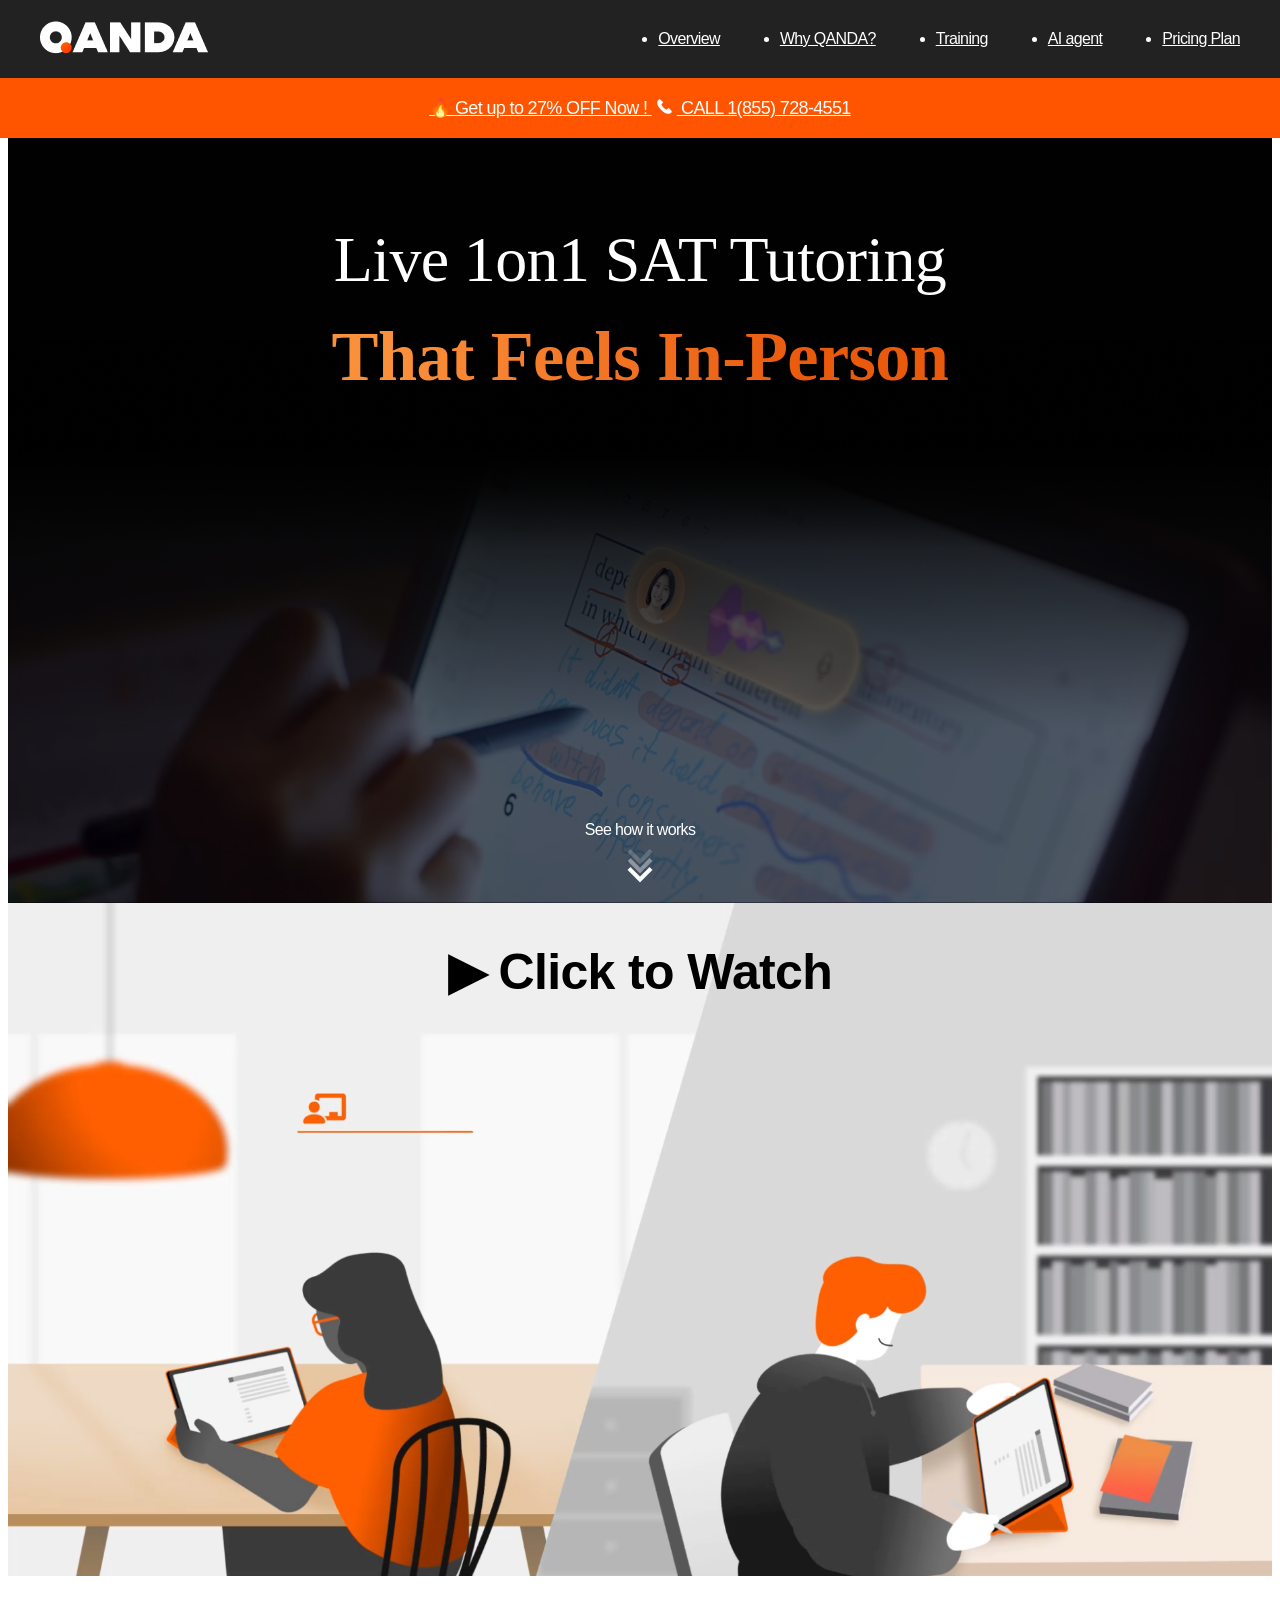
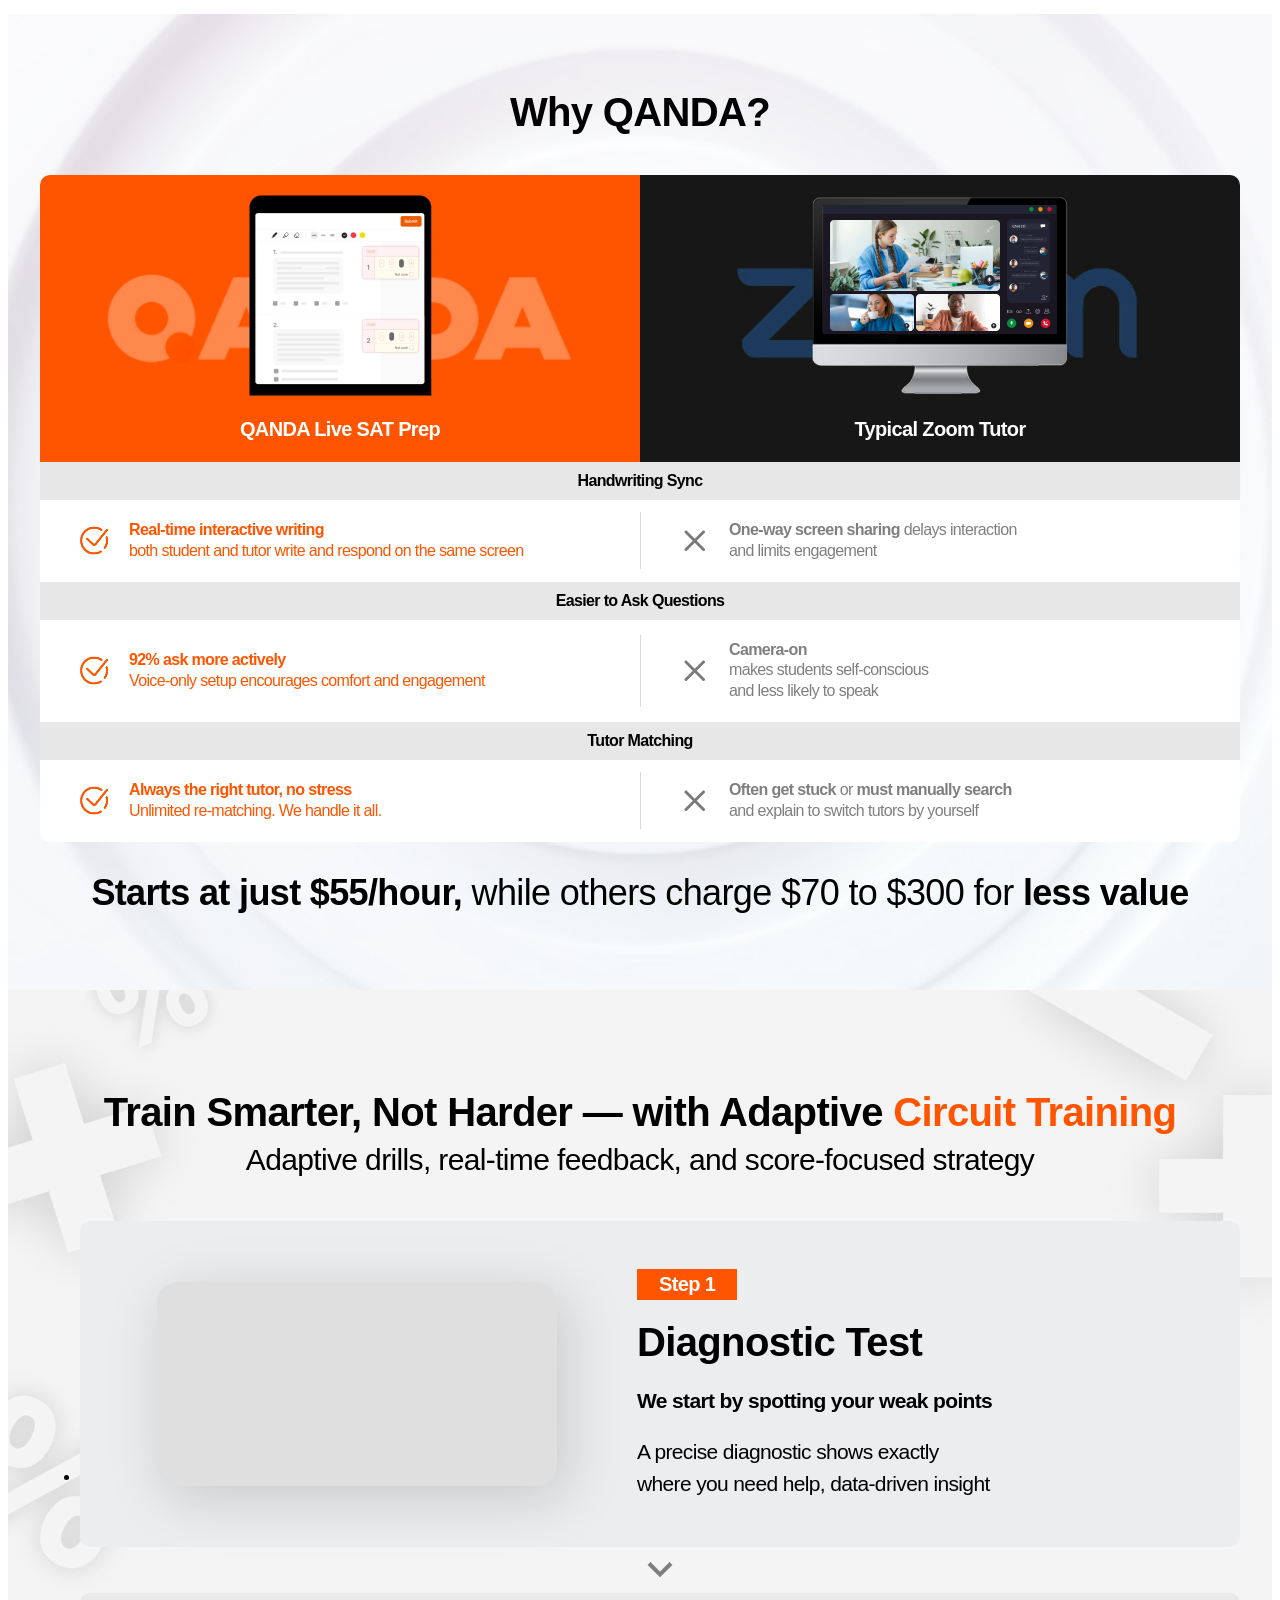
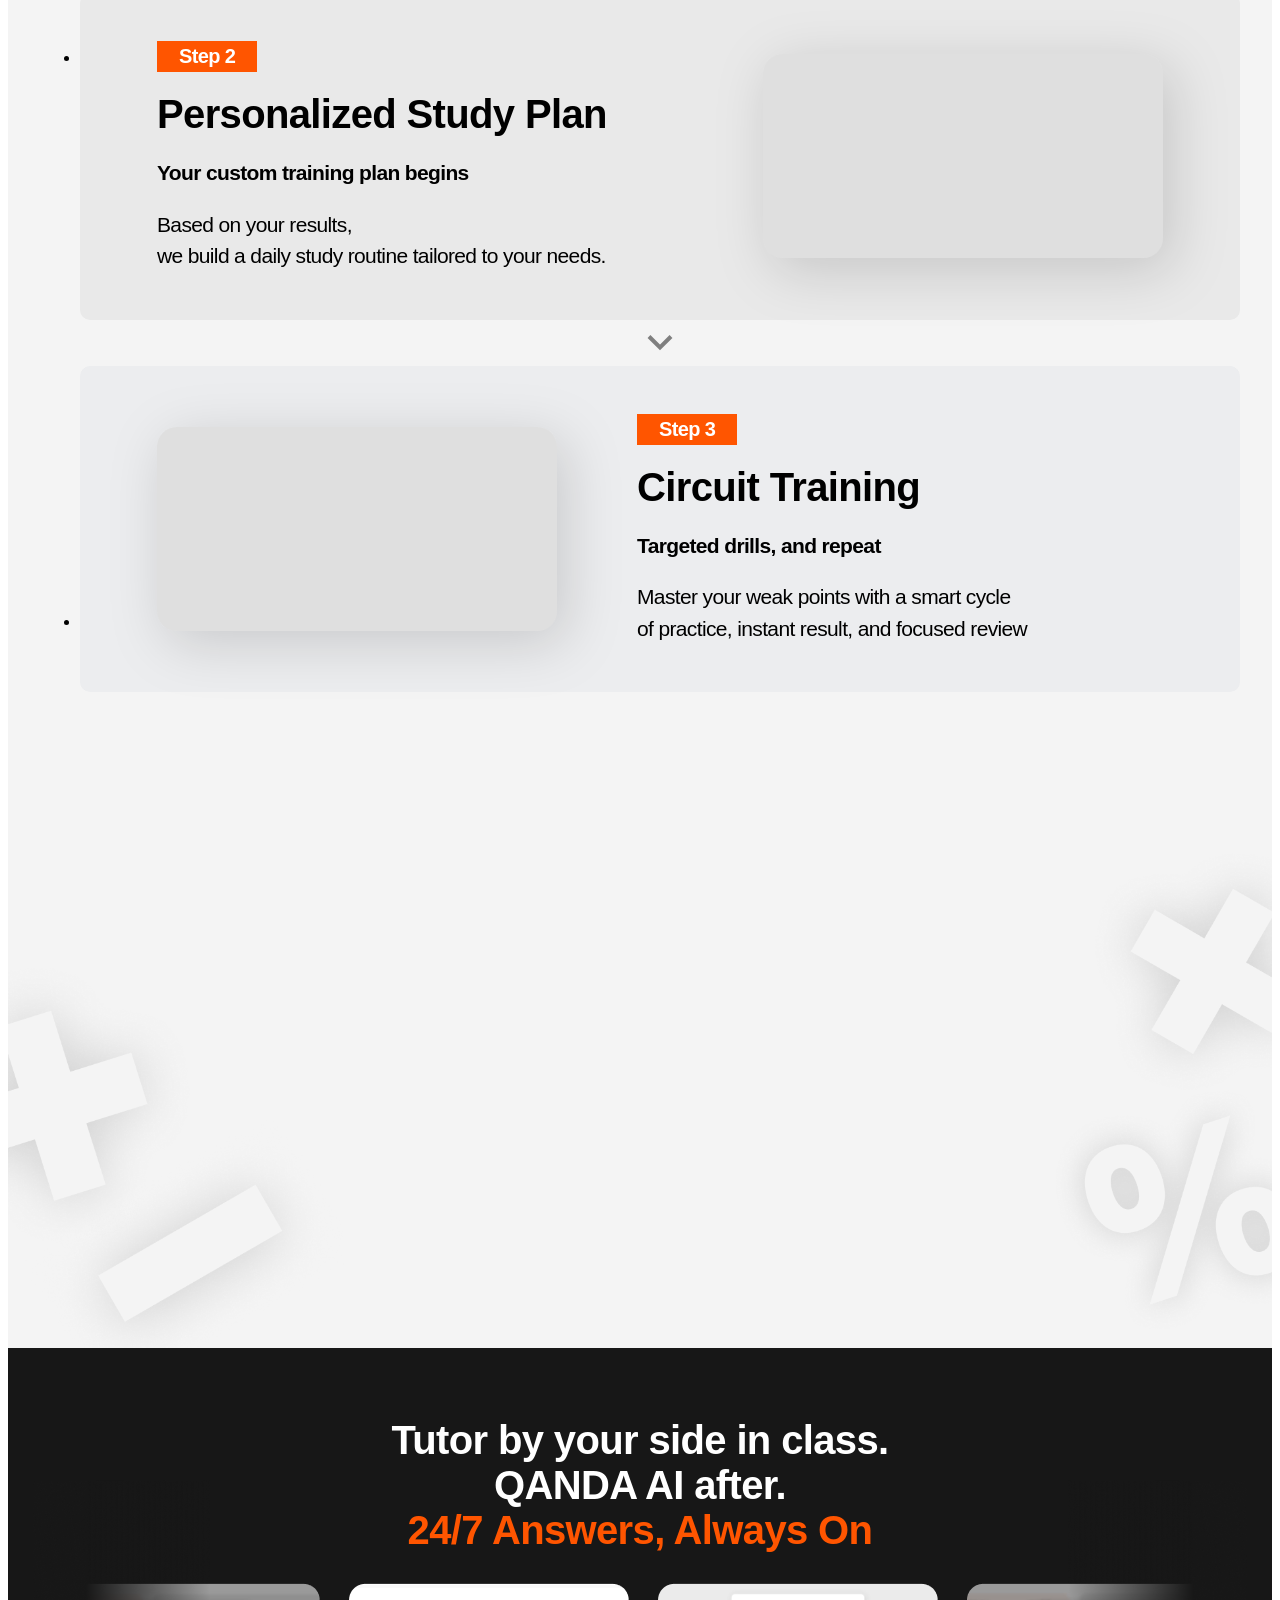
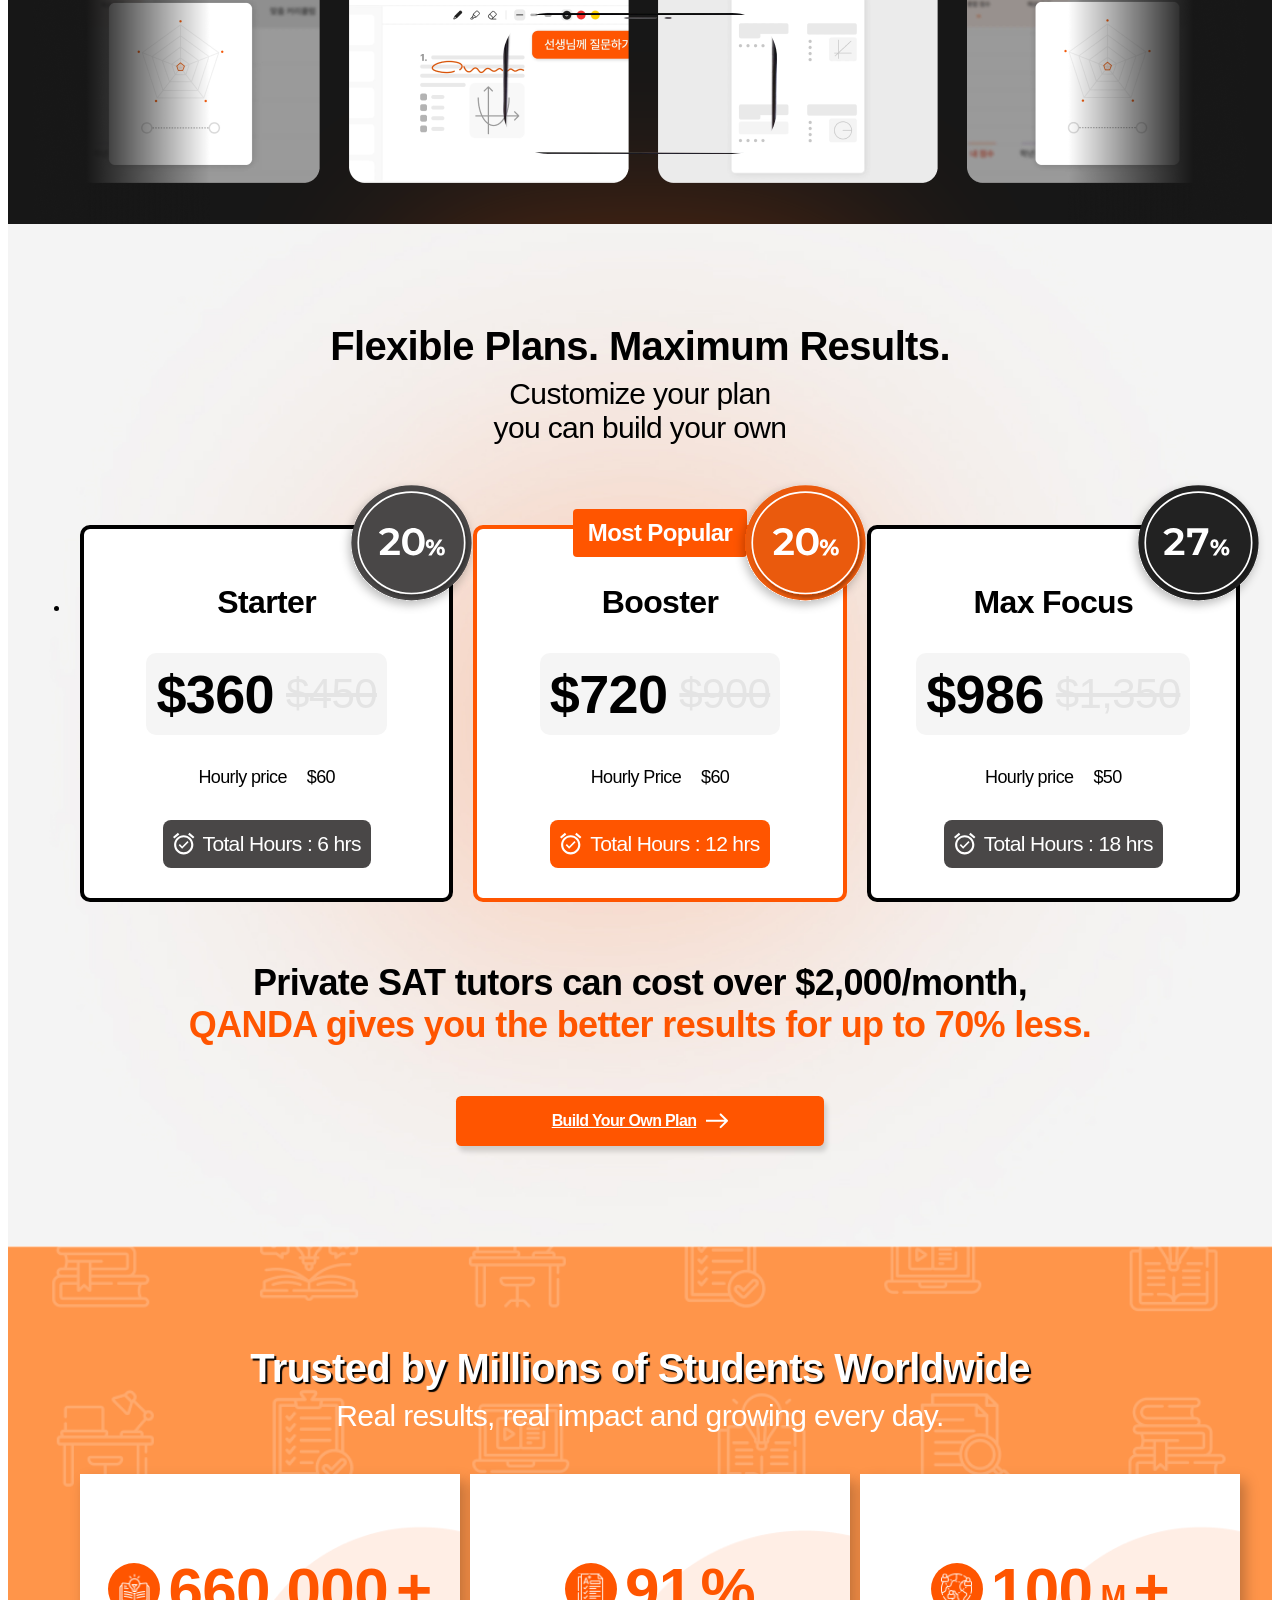
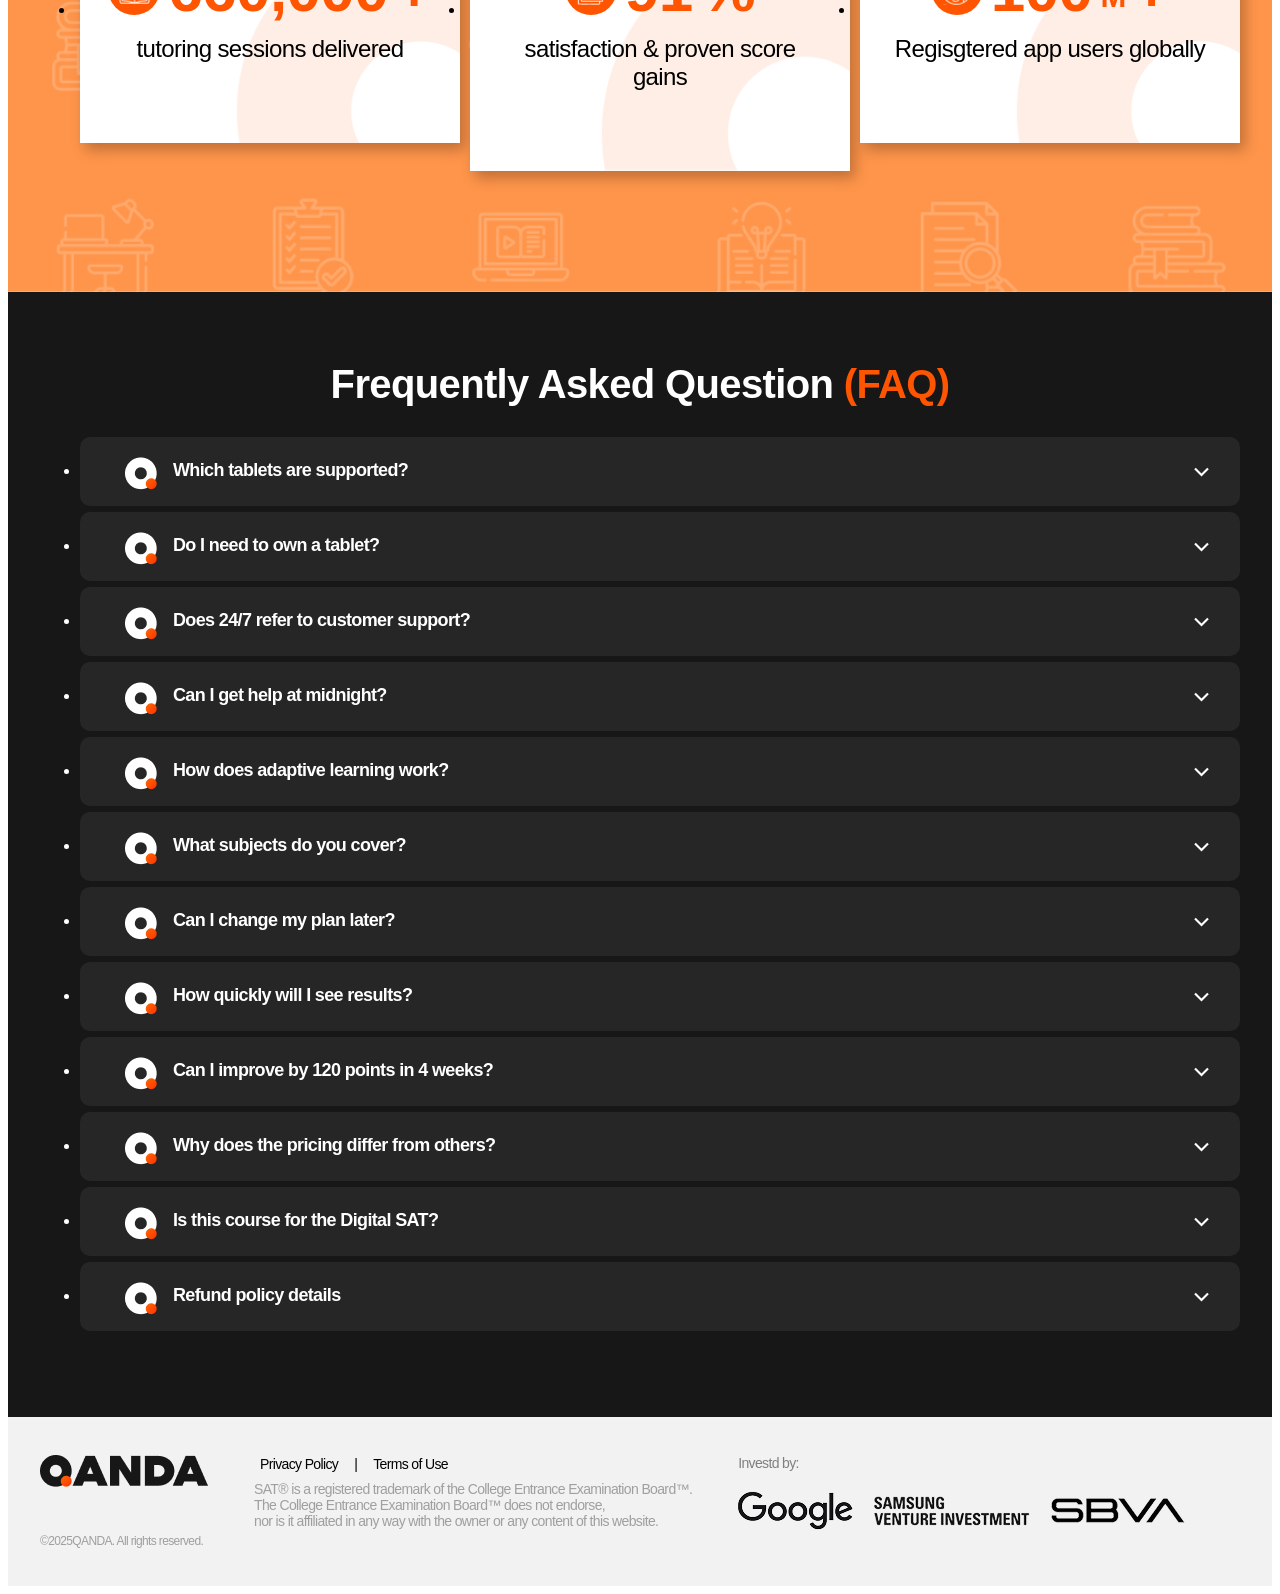
==== commit 61e3f596: "동영상으로 수정" ====
--- a/index.html
+++ b/index.html
@@ -118,7 +118,6 @@
                               <div class="video-infomaion">▶ Click to Watch</div>
                             </div>
                         </div>
-                          
                         <div class="video-wrapper mo">
                             <video width="100%" src="./img/main/article03/section3_video_mo.mp4" type="video/mp4" id="videoMo"></video>
                             <div class="thumbnail-overlay" id="thumbMo">
@@ -222,8 +221,8 @@
                                 <li class="ani">
                                     <div class="item">
                                         <div class="videoBox">
-                                            <img src="./img/main/article05/pc1.gif" alt="" class="pc" />
-                                            <!-- <video src="./img/main/article05/pc1.mp4" muted="" autoplay="" loop="" playsinline="" class="pc"></video> -->
+                                            <!-- <img src="./img/main/article05/pc1.gif" alt="" class="pc" /> -->
+                                            <video src="./img/main/article05/pc1.mp4" muted="" autoplay="" loop="" playsinline="" class="pc"></video>
                                         </div>
                                         <div class="contentBox">
                                             <div class="step">Step 1</div>
@@ -244,8 +243,8 @@
                                 <li class="ani">
                                     <div class="item reverse">
                                         <div class="videoBox">
-                                            <!-- <video src="./img/main/article05/pc2.mp4" muted="" autoplay="" loop="" playsinline="" class="pc"></video> -->
-                                            <img src="./img/main/article05/pc2.gif" alt="" class="pc" />
+                                            <video src="./img/main/article05/pc2.mp4" muted="" autoplay="" loop="" playsinline="" class="pc"></video>
+                                            <!-- <img src="./img/main/article05/pc2.gif" alt="" class="pc" /> -->
                                         </div>
                                         <div class="contentBox">
                                             <div class="step">Step 2</div>
@@ -264,8 +263,8 @@
                                 <li class="ani">
                                     <div class="item">
                                         <div class="videoBox">
-                                            <!-- <video src="./img/main/article05/pc3.mp4" muted="" autoplay="" loop="" playsinline="" class="pc"></video> -->
-                                            <img src="./img/main/article05/pc3.gif" alt="" class="pc" />
+                                            <video src="./img/main/article05/pc3.mp4" muted="" autoplay="" loop="" playsinline="" class="pc"></video>
+                                            <!-- <img src="./img/main/article05/pc3.gif" alt="" class="pc" /> -->
                                         </div>
                                         <div class="contentBox">
                                             <div class="step">Step 3</div>
@@ -286,8 +285,8 @@
                                 <li class="ani">
                                     <div class="item reverse">
                                         <div class="videoBox">
-                                            <!-- <video src="./img/main/article05/pc4.mp4" muted="" autoplay="" loop="" playsinline="" class="pc"></video> -->
-                                            <img src="./img/main/article05/pc4.gif" alt="" class="pc" />
+                                            <video src="./img/main/article05/pc4.mp4" muted="" autoplay="" loop="" playsinline="" class="pc"></video>
+                                            <!-- <img src="./img/main/article05/pc4.gif" alt="" class="pc" /> -->
                                         </div>
                                         <div class="contentBox">
                                             <div class="step">Step 4</div>
@@ -320,8 +319,8 @@
                                 <img src="./img/main/article06/background.png" alt="background" class="background" />
                                 <div class="phoneBox">
                                     <img src="./img/main/article06/phone-line.png" alt="phone" class="phone" />
-                                    <img src="./img/main/article06/video.gif" alt="" class="video" />
-                                    <!-- <video src="./img/main/article06/video.mp4" class="video" muted="" autoplay="" loop="" playsinline="" class="pc"></video>  -->
+                                    <!-- <img src="./img/main/article06/video.gif" alt="" class="video" /> -->
+                                    <video src="./img/main/article06/video.mp4" class="video" muted="" autoplay="" loop="" playsinline="" class="pc"></video> 
                                 </div>
                             </div>
                         </div>
--- a/style/style.css
+++ b/style/style.css
@@ -160,7 +160,7 @@
 
 
 /* .main .article03 */
-.main .article03{ position: relative; overflow: hidden; }
+.main .article03{ aspect-ratio: 16 / 9; position: relative; overflow: hidden; }
 .main .article03 video{ width: 100%; object-fit: cover; }
 .main .article03 video.mo{ display: none; }
 .main .article03 .video-infomaion{ z-index: 9; font-size: 50px; font-weight: 600; padding: 40px 0; position: absolute; left: 0; top: 0; width: 100%; display: flex; align-items: center; justify-content: center; }
@@ -173,6 +173,7 @@
     .main .article03 .video-infomaion{ font-size: 40px; }
 }
 @media screen and (max-width: 950px) {
+    .main .article03{ aspect-ratio: 9 / 20; }
     .main .article03 .video-infomaion{ padding: 15vw 0; font-size: 30px; }
 }
 /* @media screen and (max-width: 1250px) {
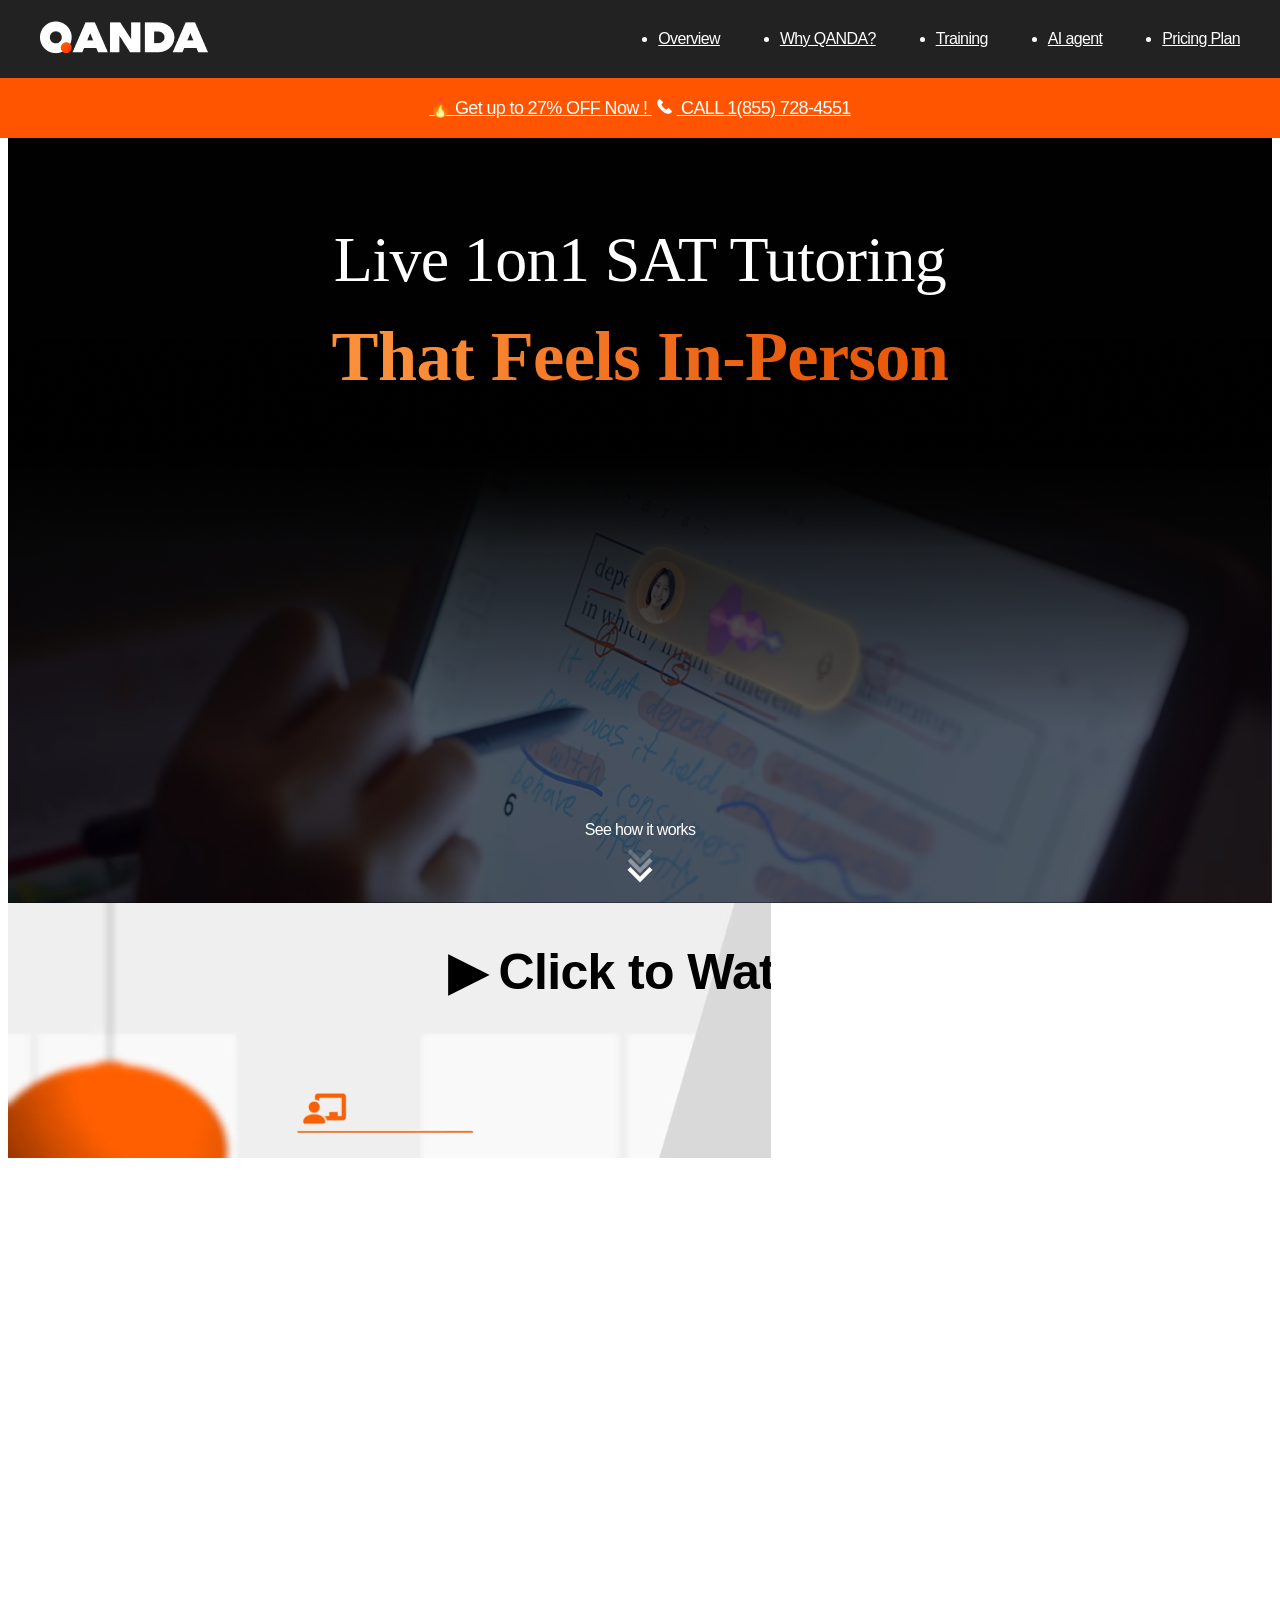
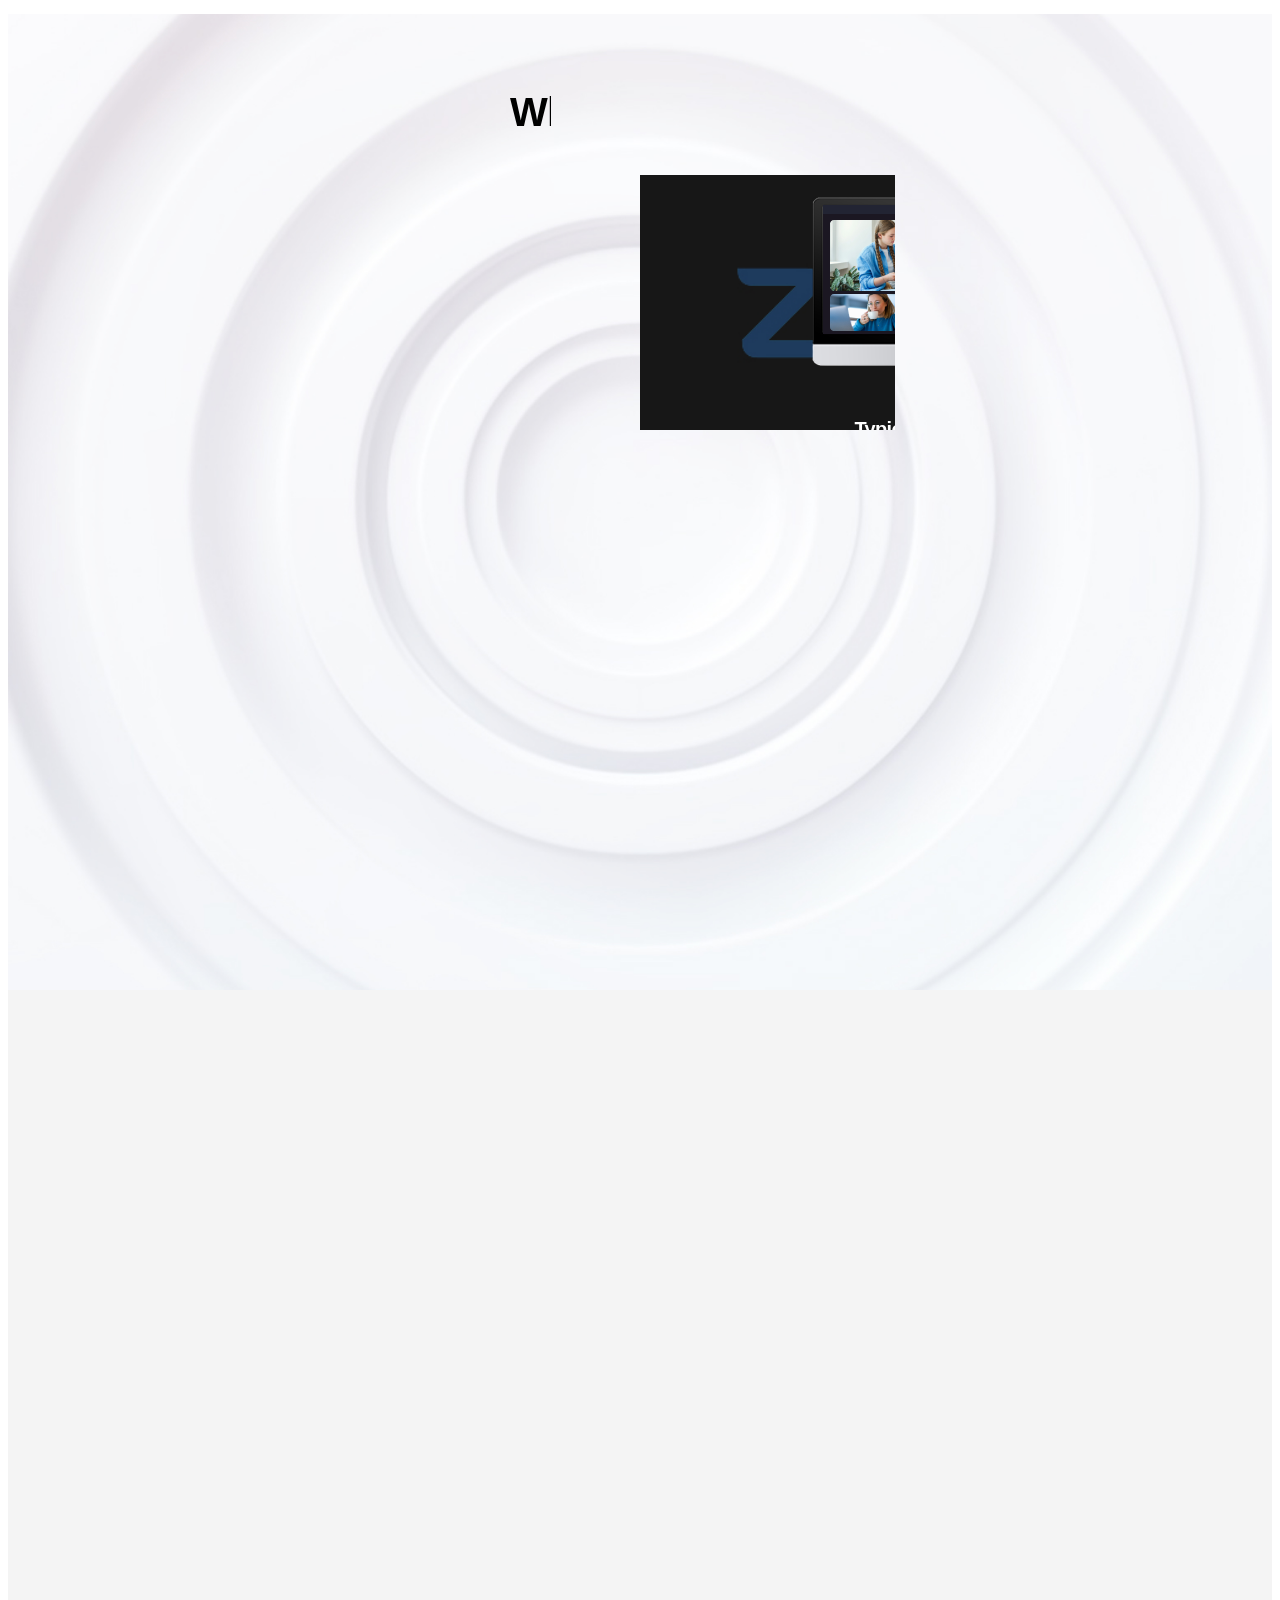
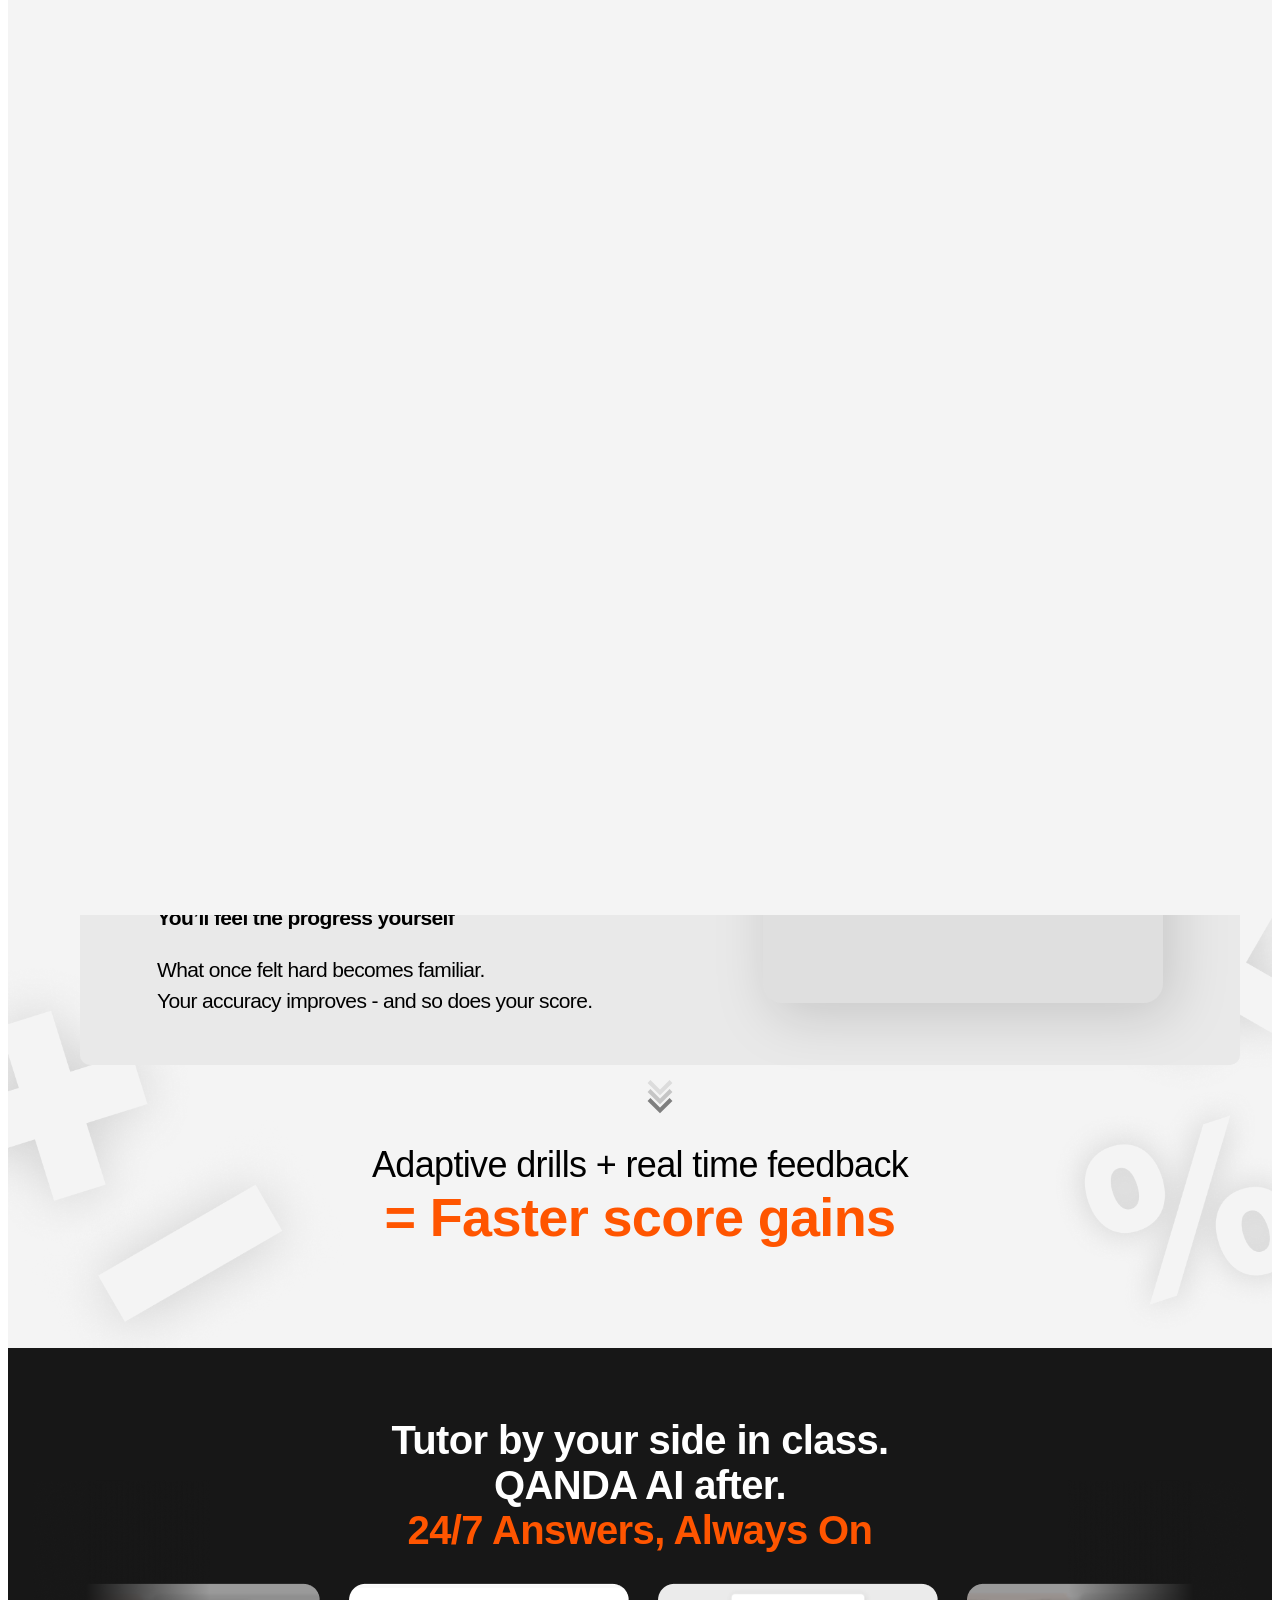
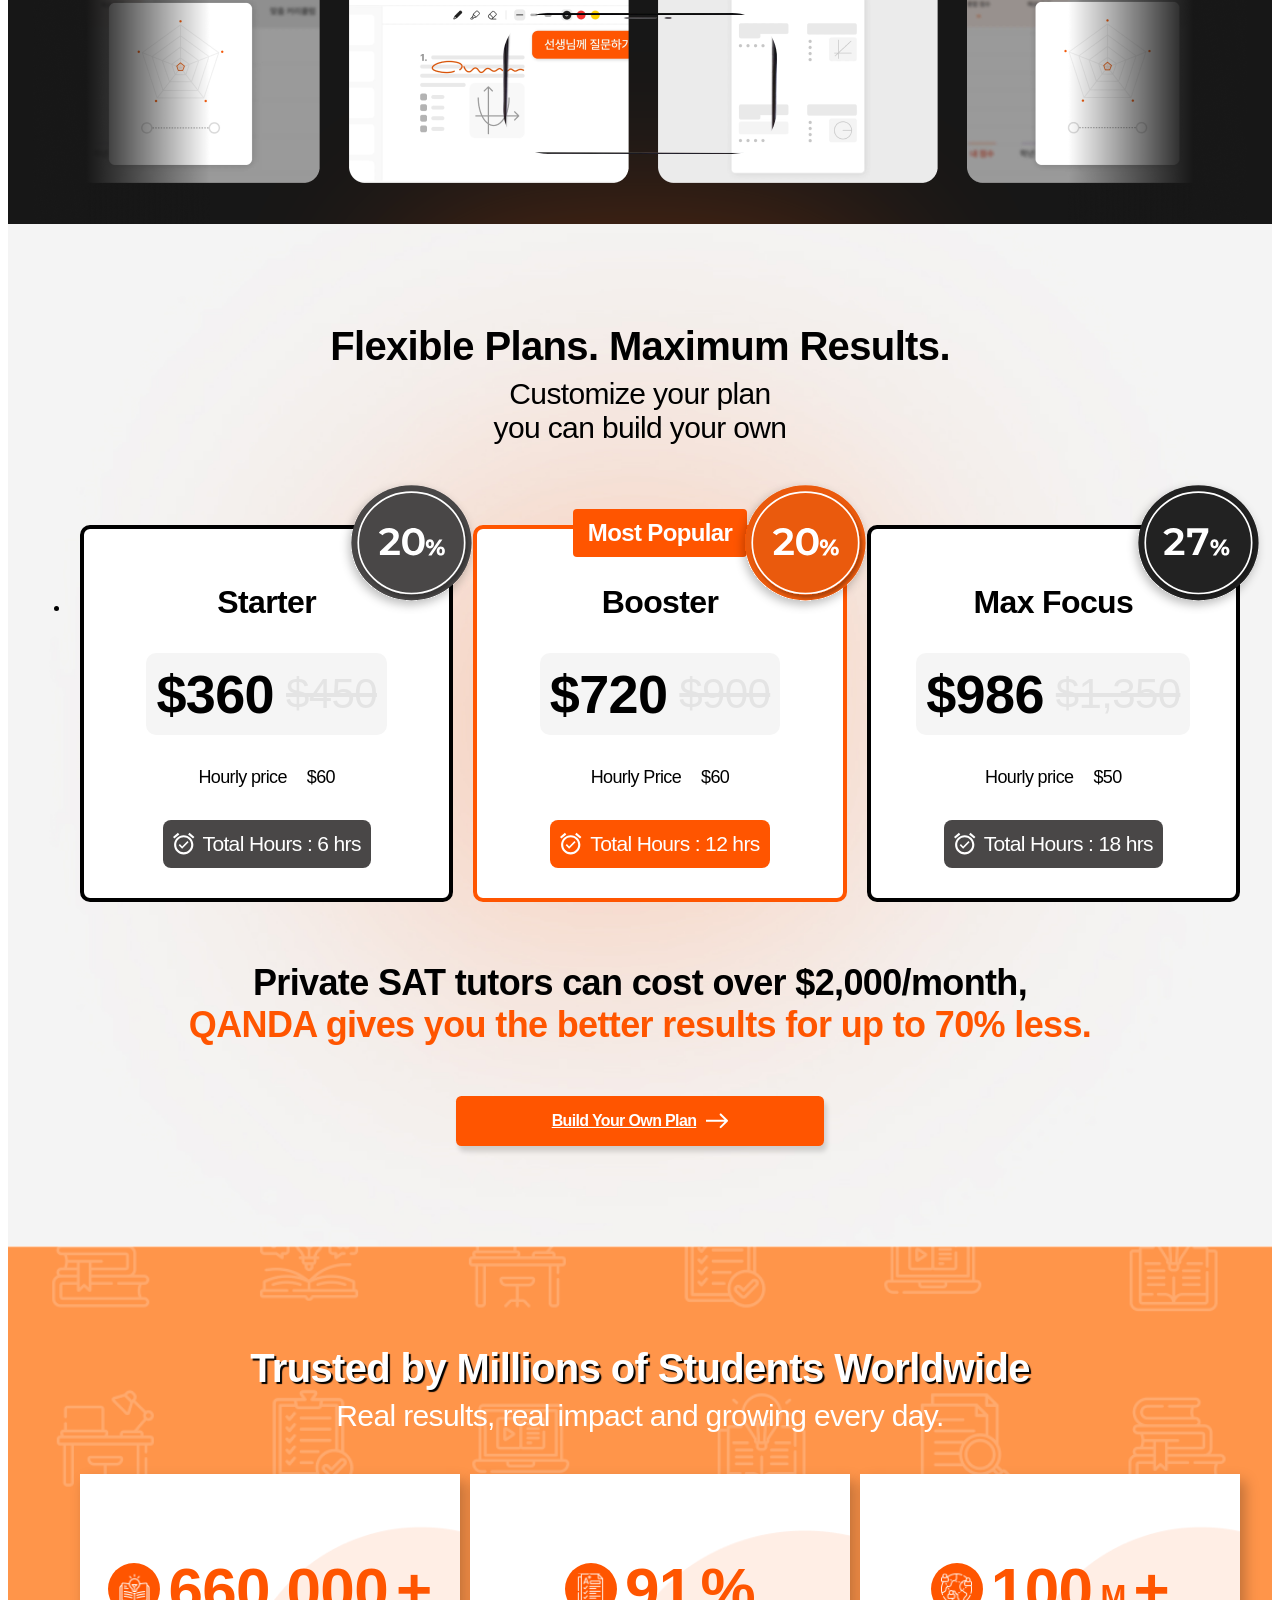
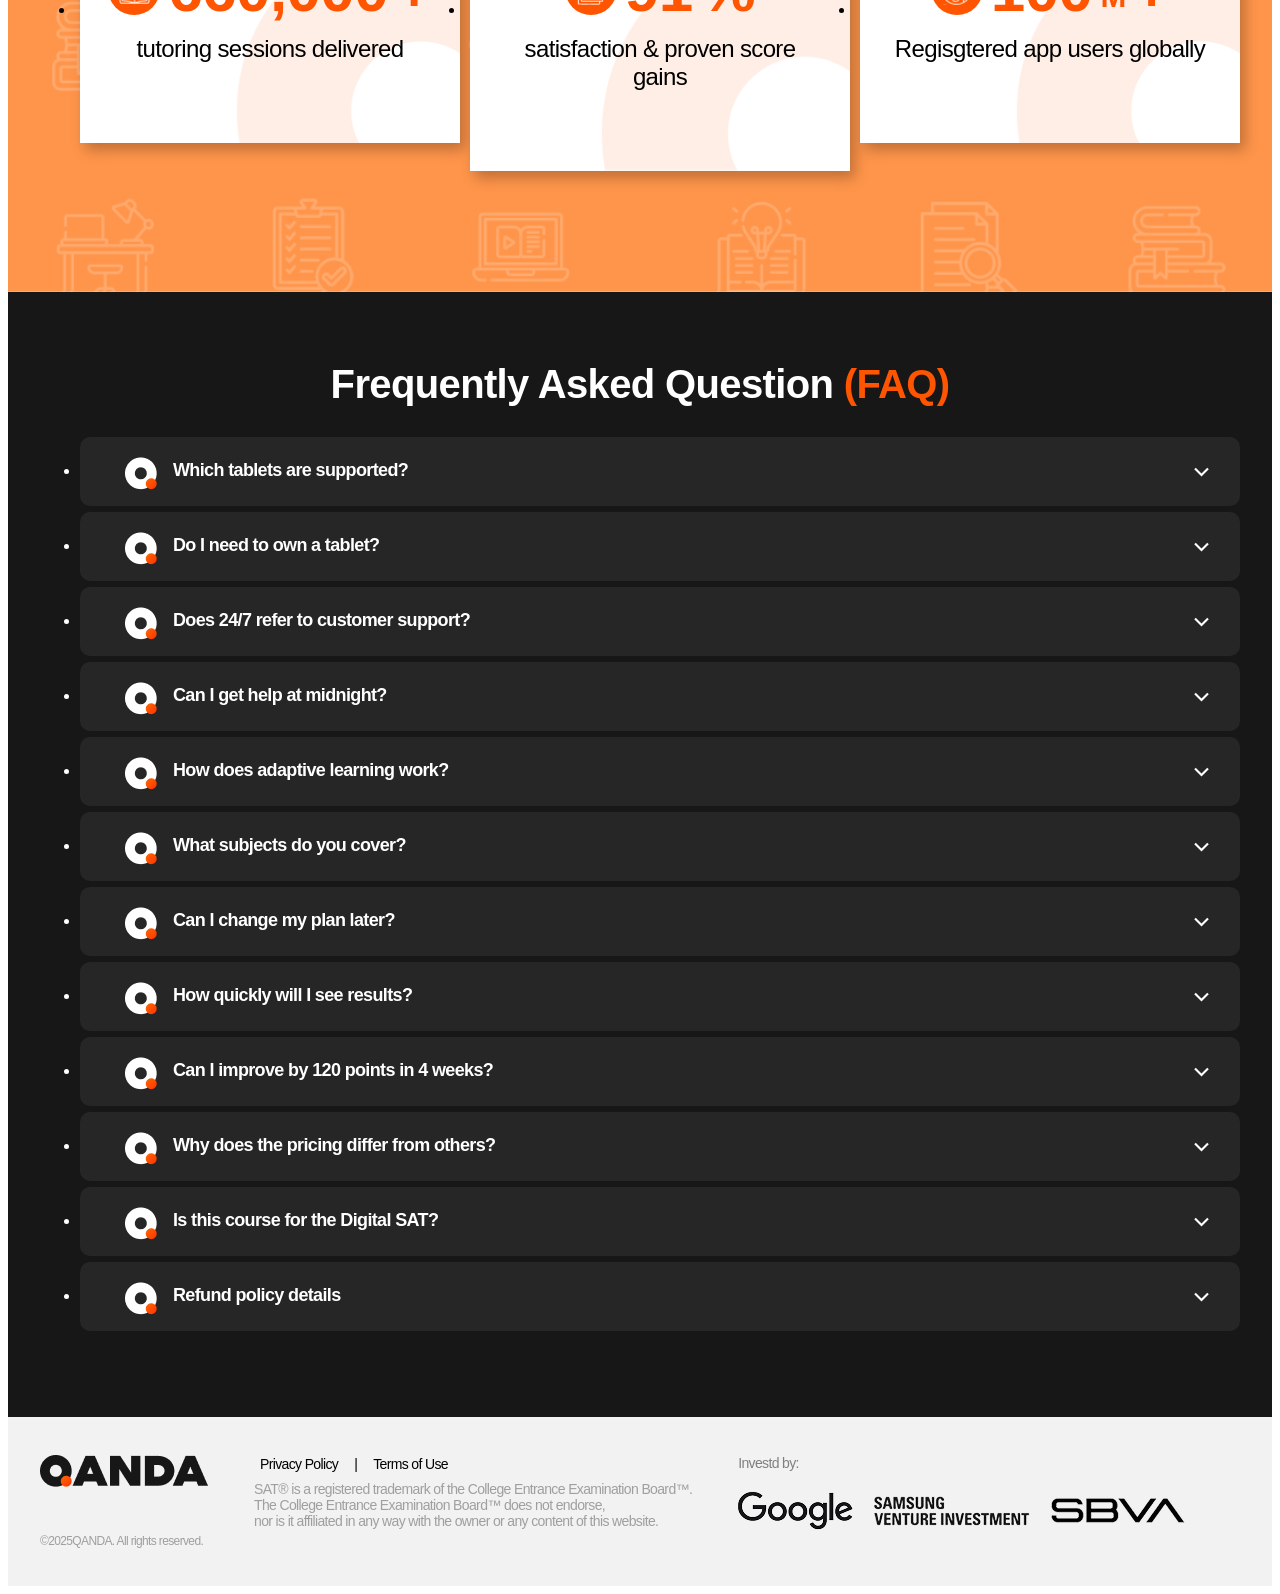
==== commit 921f2af4: "수정" ====
--- a/index.html
+++ b/index.html
@@ -222,7 +222,7 @@
                                     <div class="item">
                                         <div class="videoBox">
                                             <!-- <img src="./img/main/article05/pc1.gif" alt="" class="pc" /> -->
-                                            <video src="./img/main/article05/pc1.mp4" muted="" autoplay="" loop="" playsinline="" class="pc"></video>
+                                            <video src="./img/main/article05/pc1.mp4" muted autoplay loop playsinline class="pc"></video>
                                         </div>
                                         <div class="contentBox">
                                             <div class="step">Step 1</div>
@@ -243,7 +243,7 @@
                                 <li class="ani">
                                     <div class="item reverse">
                                         <div class="videoBox">
-                                            <video src="./img/main/article05/pc2.mp4" muted="" autoplay="" loop="" playsinline="" class="pc"></video>
+                                            <video src="./img/main/article05/pc2.mp4" muted autoplay loop playsinline class="pc"></video>
                                             <!-- <img src="./img/main/article05/pc2.gif" alt="" class="pc" /> -->
                                         </div>
                                         <div class="contentBox">
@@ -263,7 +263,7 @@
                                 <li class="ani">
                                     <div class="item">
                                         <div class="videoBox">
-                                            <video src="./img/main/article05/pc3.mp4" muted="" autoplay="" loop="" playsinline="" class="pc"></video>
+                                            <video src="./img/main/article05/pc3.mp4" muted autoplay loop playsinline class="pc"></video>
                                             <!-- <img src="./img/main/article05/pc3.gif" alt="" class="pc" /> -->
                                         </div>
                                         <div class="contentBox">
@@ -285,7 +285,7 @@
                                 <li class="ani">
                                     <div class="item reverse">
                                         <div class="videoBox">
-                                            <video src="./img/main/article05/pc4.mp4" muted="" autoplay="" loop="" playsinline="" class="pc"></video>
+                                            <video src="./img/main/article05/pc4.mp4" muted autoplay loop playsinline class="pc"></video>
                                             <!-- <img src="./img/main/article05/pc4.gif" alt="" class="pc" /> -->
                                         </div>
                                         <div class="contentBox">
@@ -320,7 +320,7 @@
                                 <div class="phoneBox">
                                     <img src="./img/main/article06/phone-line.png" alt="phone" class="phone" />
                                     <!-- <img src="./img/main/article06/video.gif" alt="" class="video" /> -->
-                                    <video src="./img/main/article06/video.mp4" class="video" muted="" autoplay="" loop="" playsinline="" class="pc"></video> 
+                                    <video src="./img/main/article06/video.mp4" class="video" muted autoplay loop playsinline class="pc"></video> 
                                 </div>
                             </div>
                         </div>
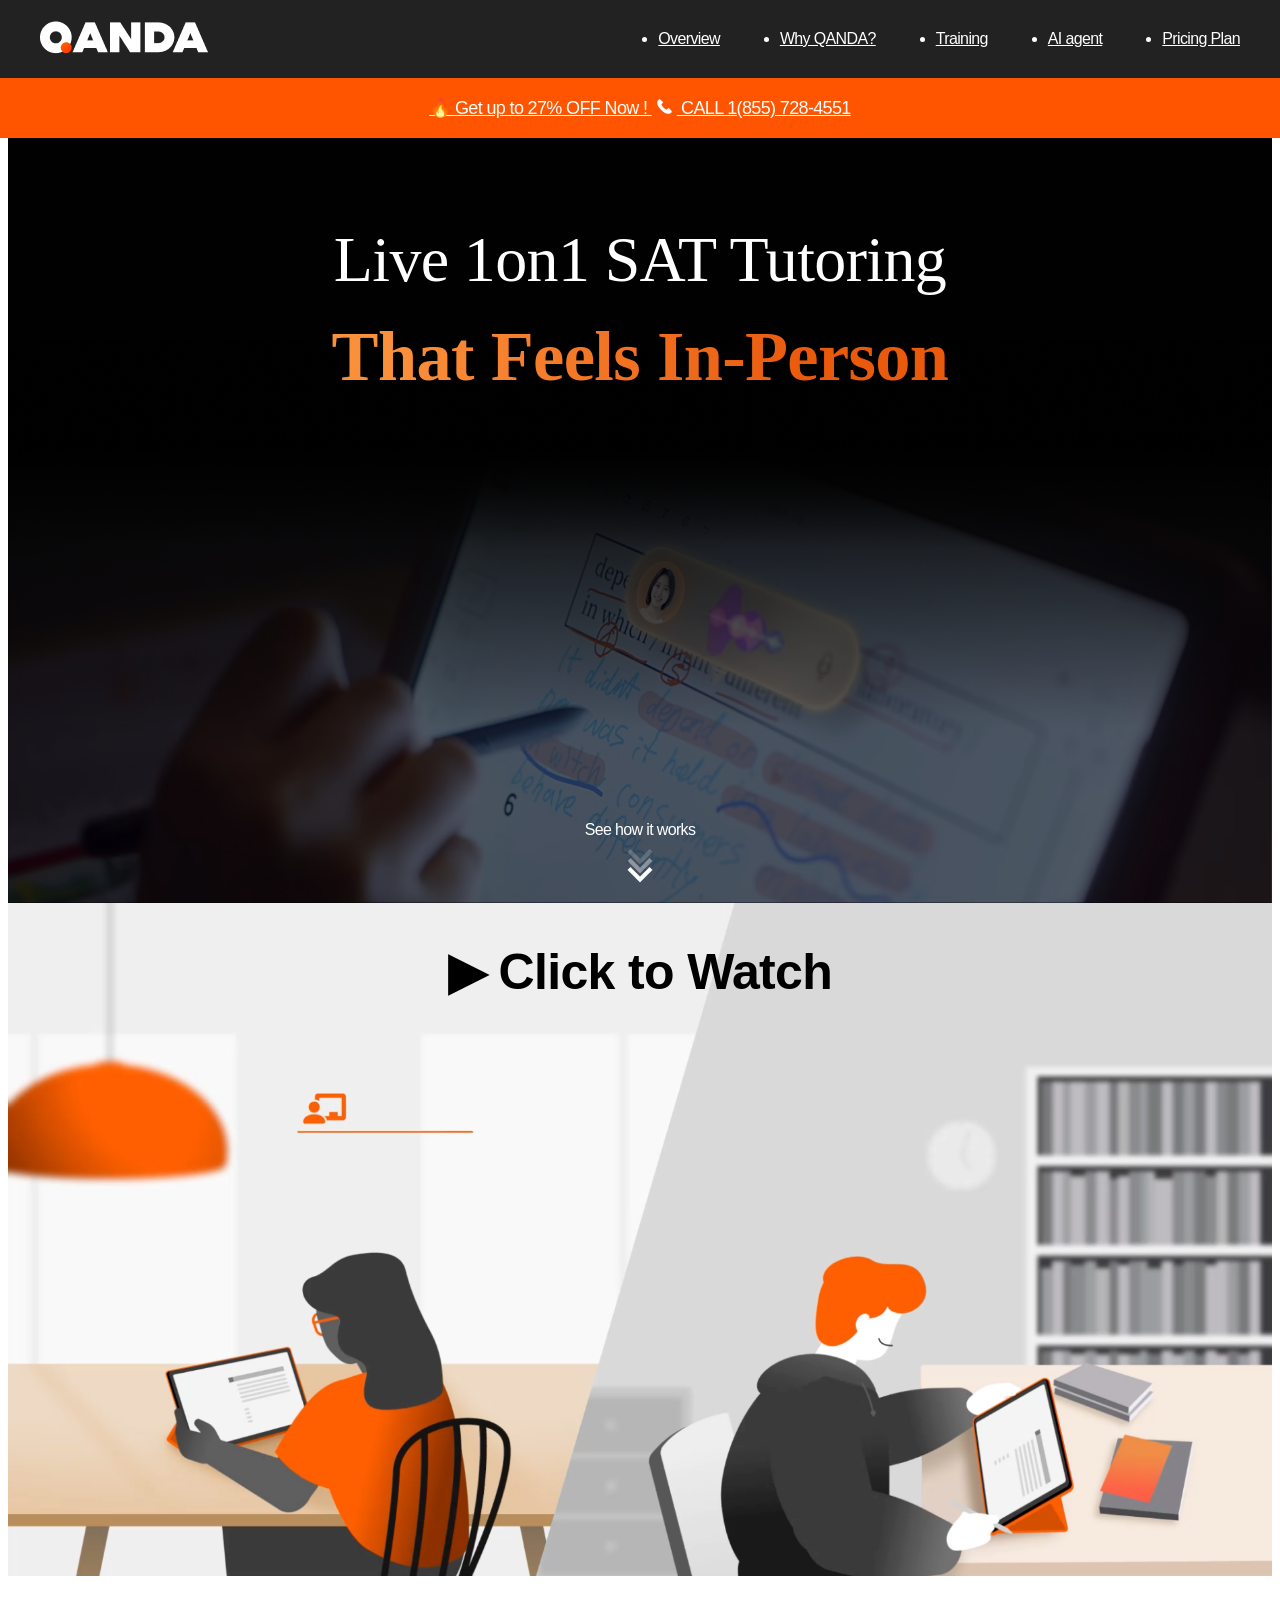
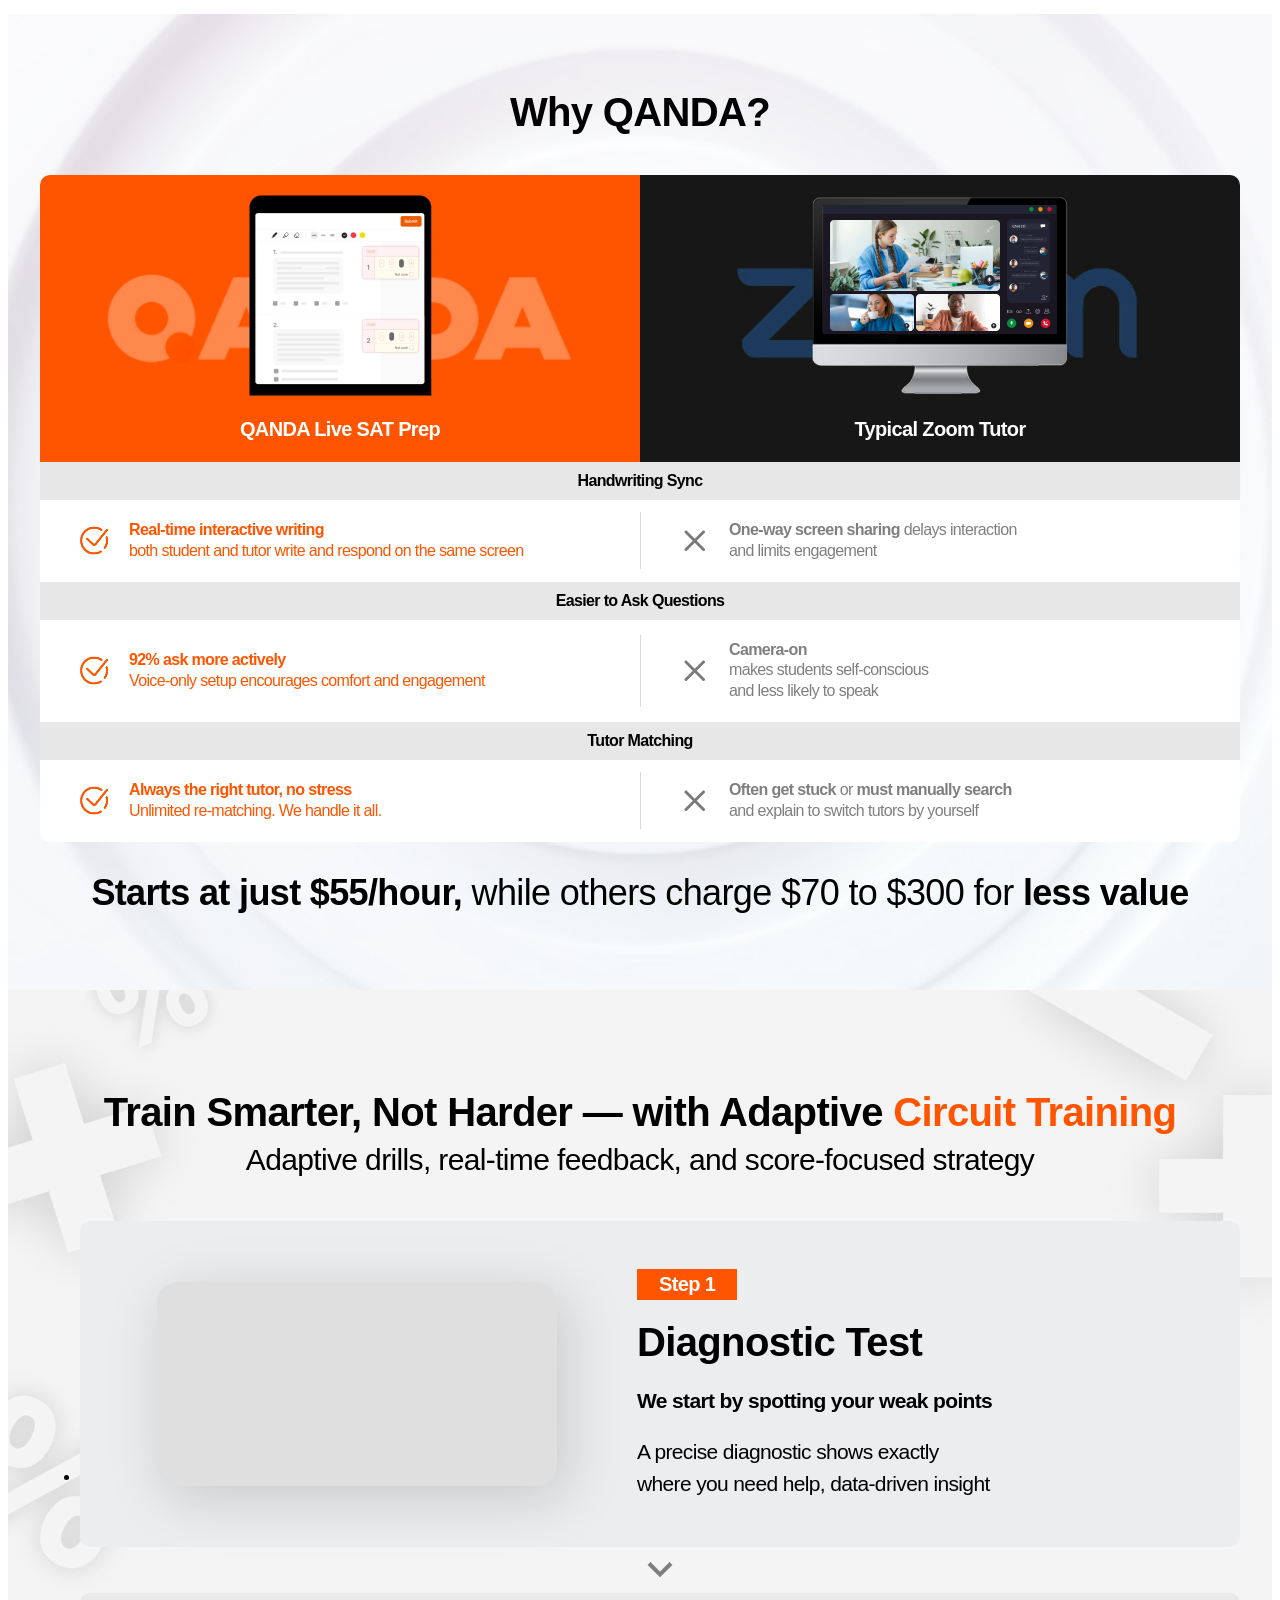
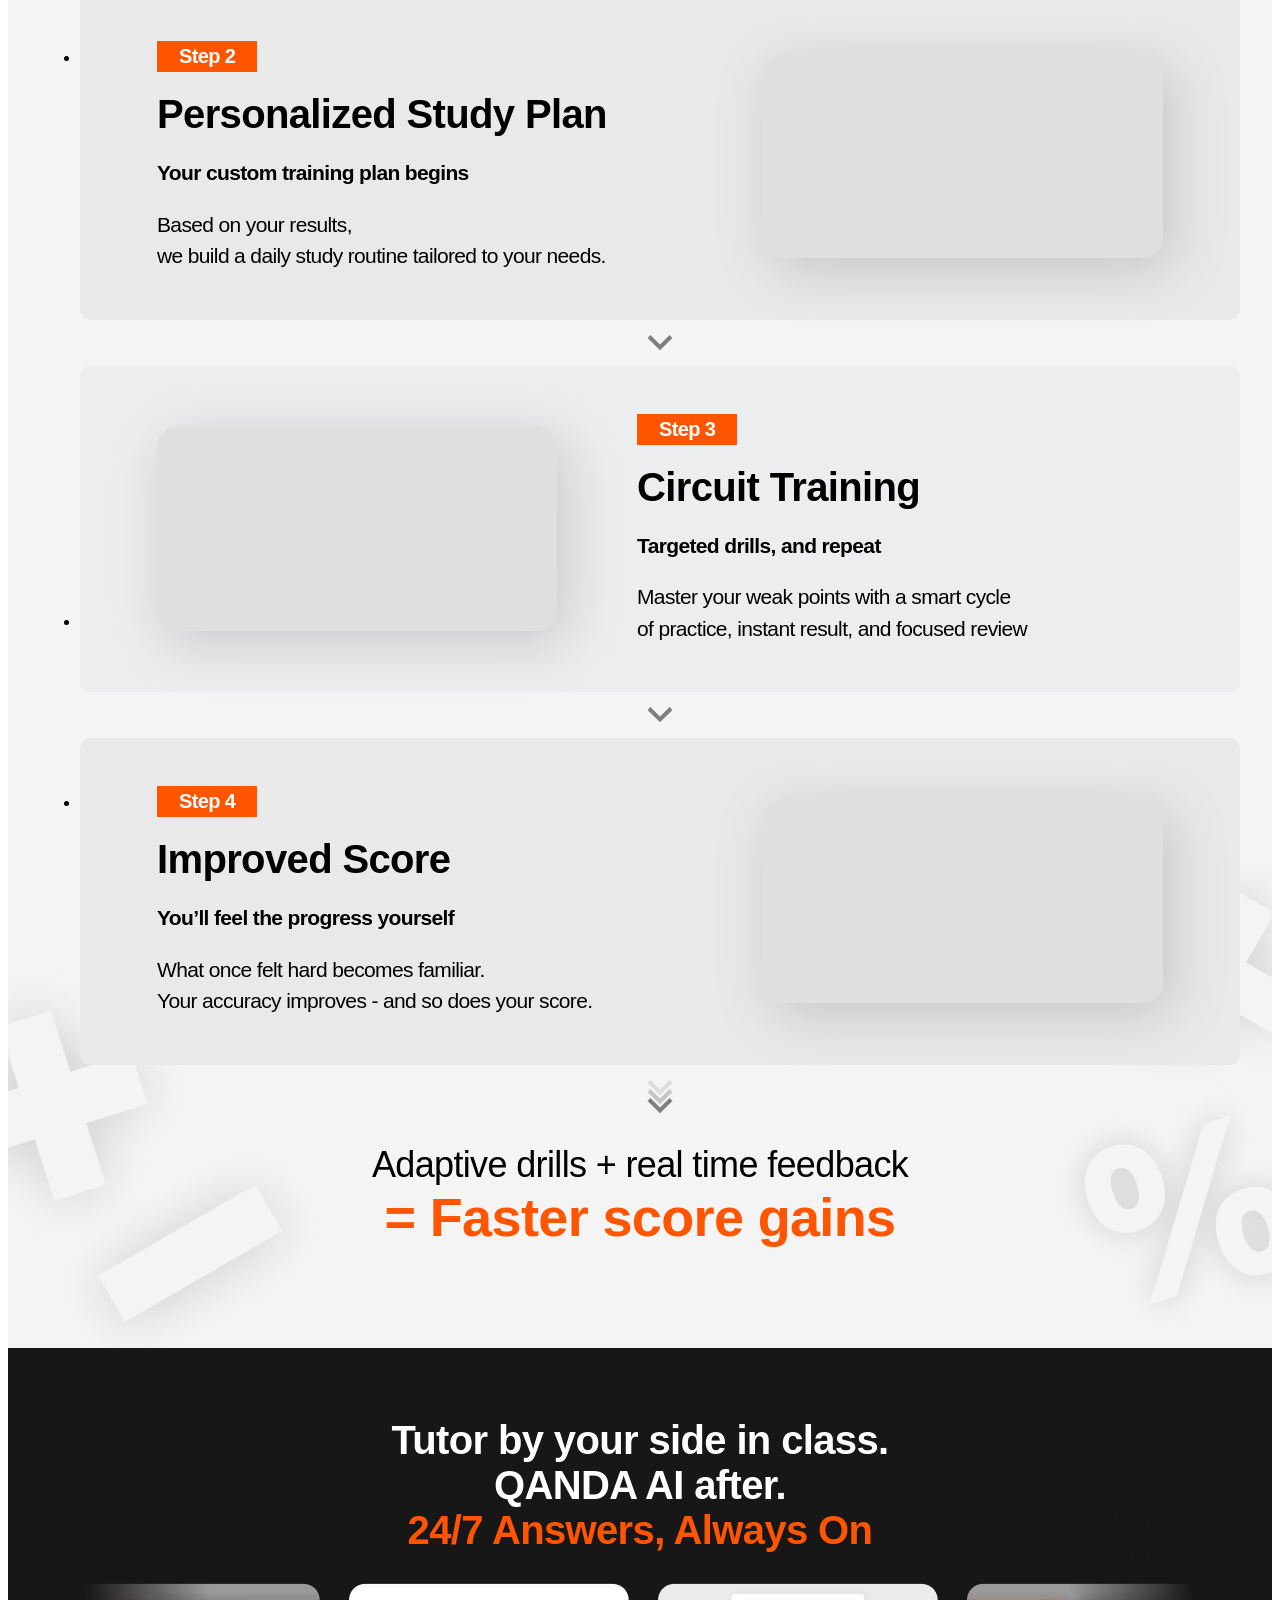
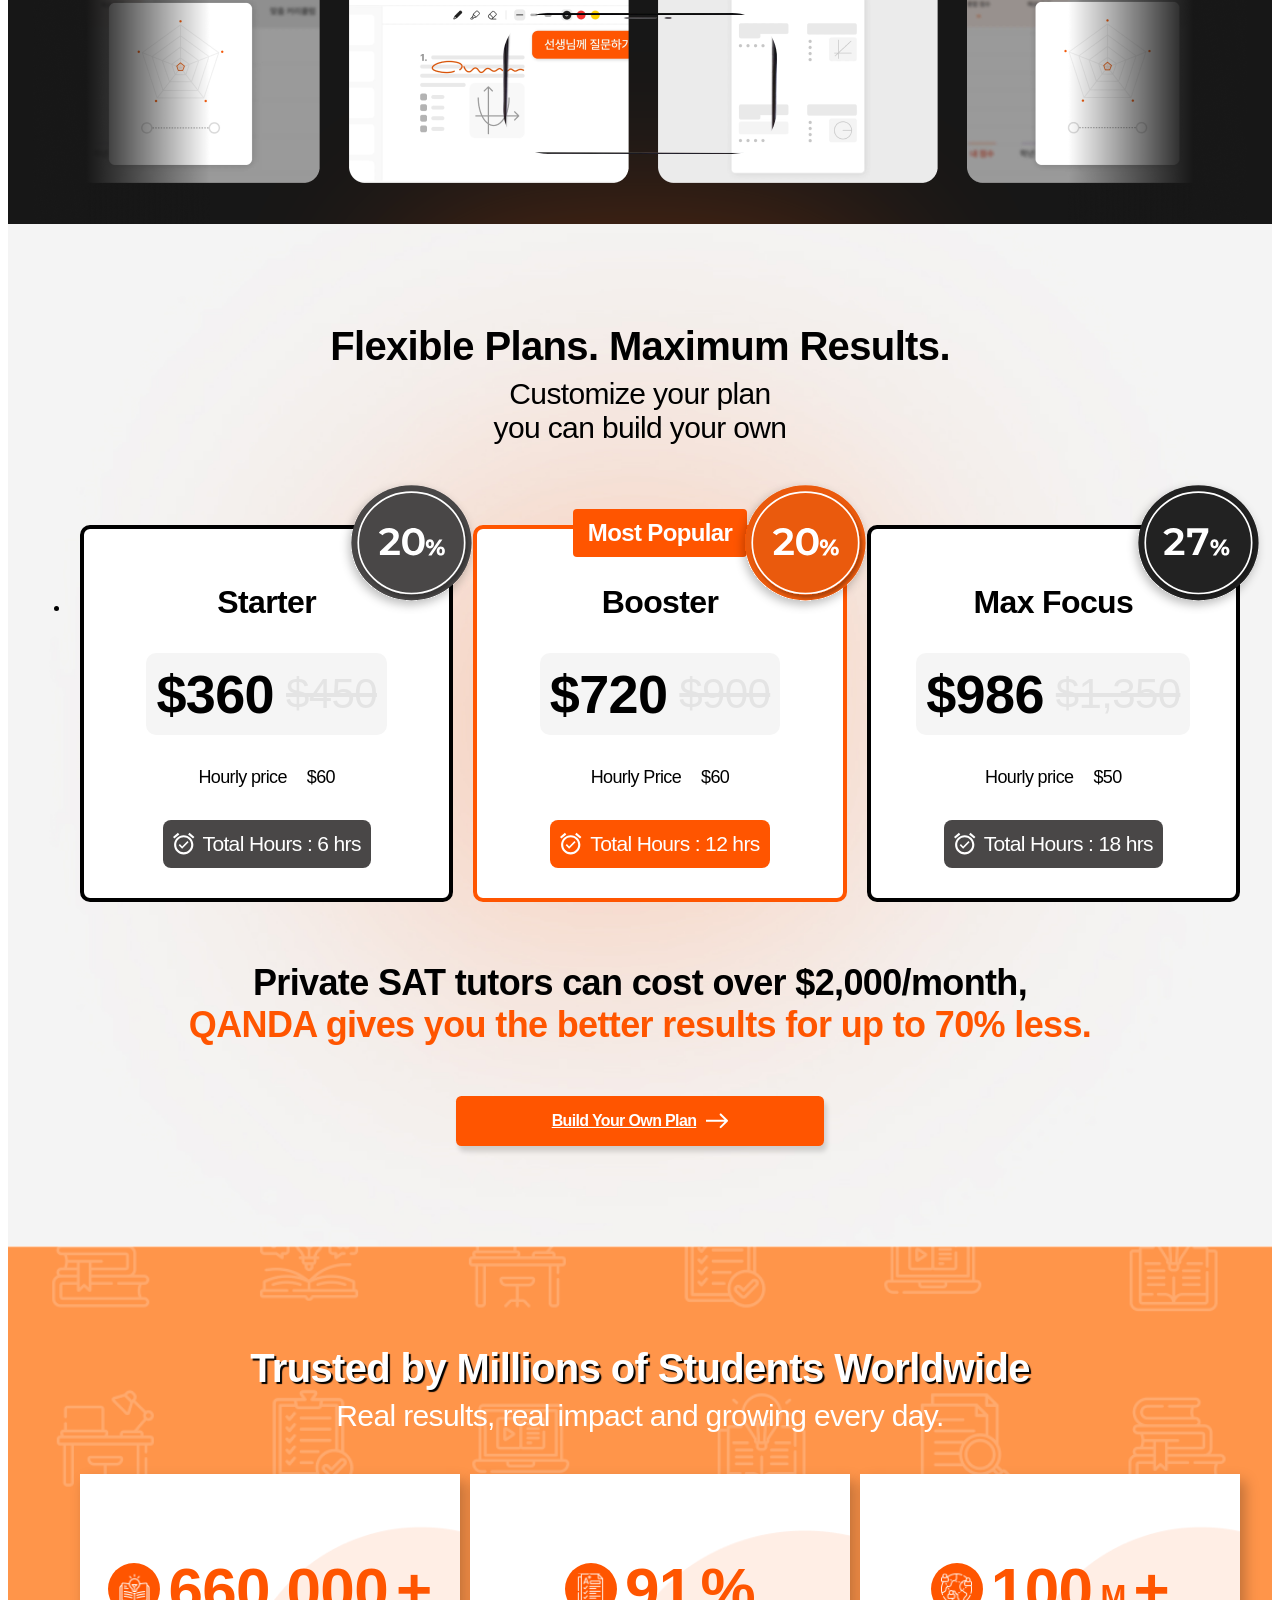
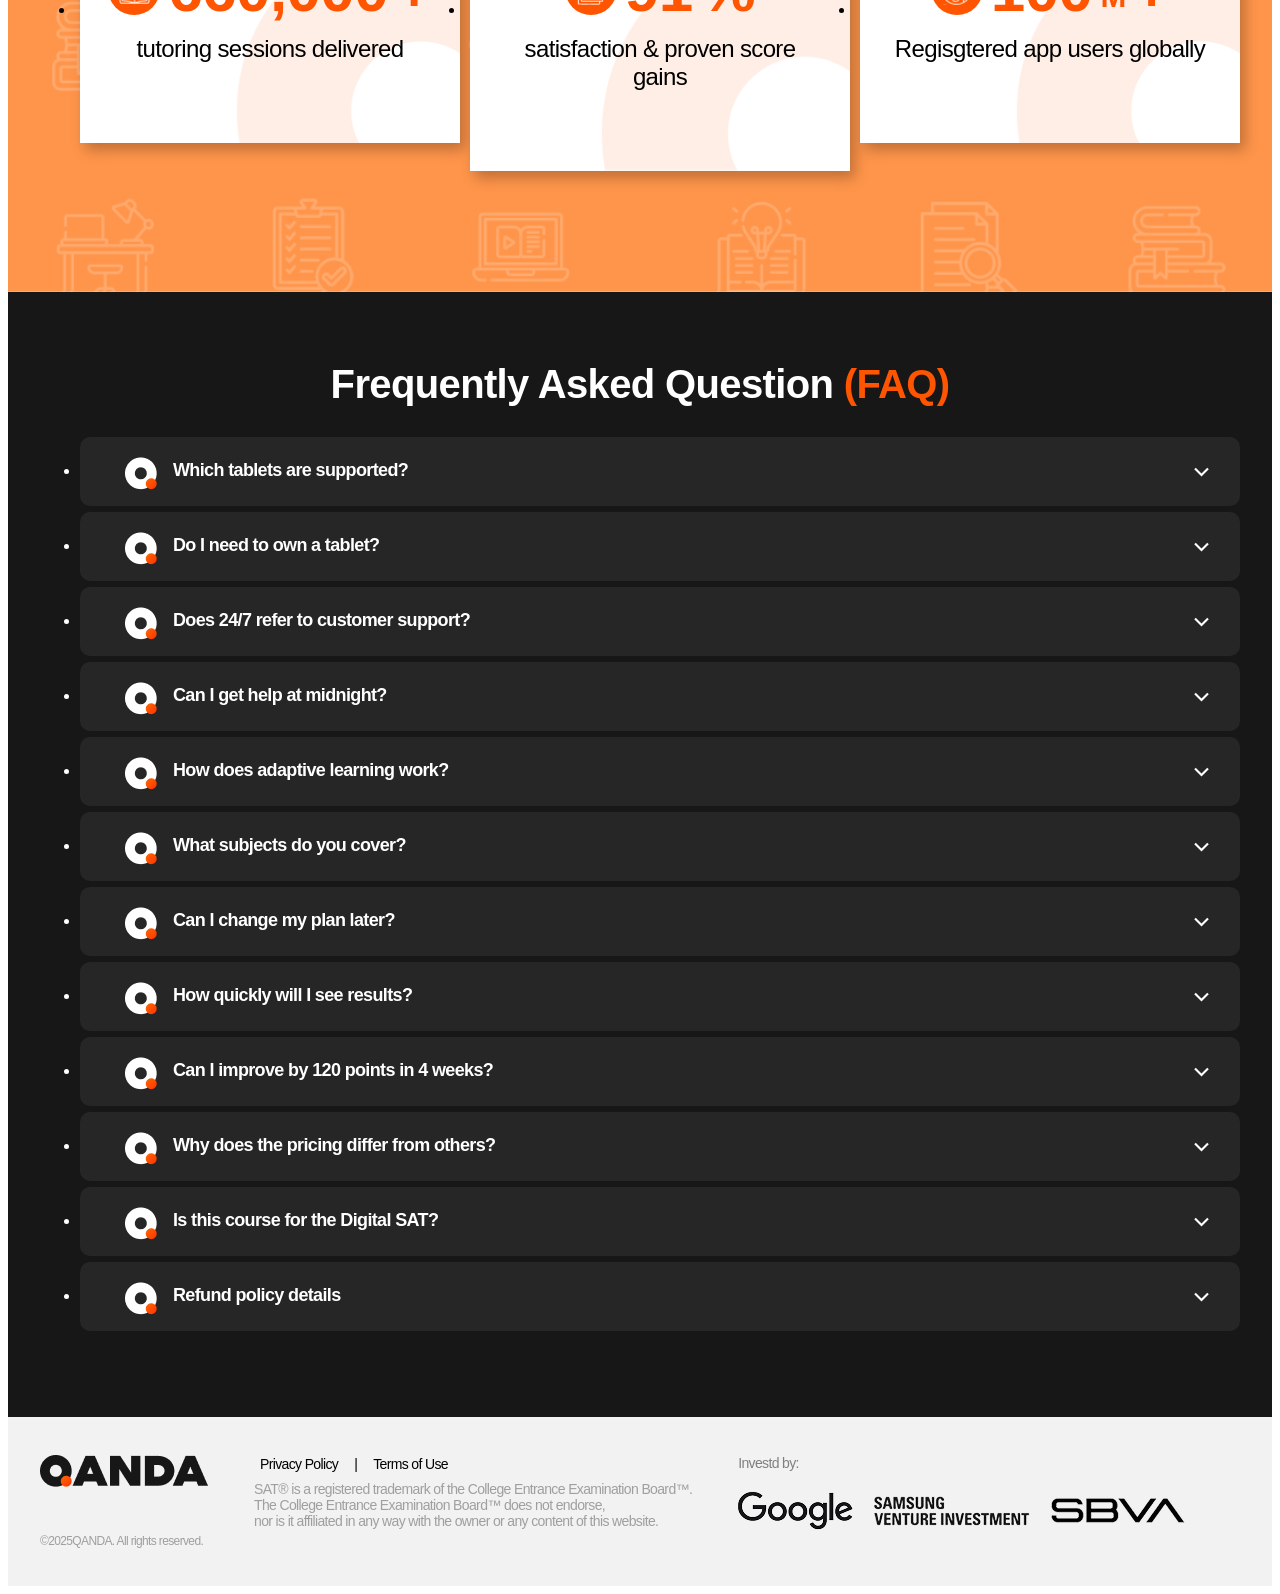
==== commit 09685e3b: "메다코드 수정" ====
--- a/index.html
+++ b/index.html
@@ -28,7 +28,7 @@
         <!-- Google Tag Manager --> 
         <script>
             (function(w,d,s,l,i){w[l]=w[l]||[];w[l].push({'gtm.start':
-            new Date().getTime(),event:'gtm.js'});var f=d.getElementsByTagName(s)[0], j=d.createElement(s),dl=l!='dataLayer'?'&l='+l:'';j.async=true;j.src= 'https://www.googletagmanager.com/gtm.js?id='+i+dl;f.parentNode.insertBefore(j,f); })(window,document,'script','dataLayer','GTM-PPXG4K5');
+            new Date().getTime(),event:'gtm.js'});var f=d.getElementsByTagName(s)[0], j=d.createElement(s),dl=l!='dataLayer'?'&l='+l:'';j.async=true;j.src= 'https://www.googletagmanager.com/gtm.js?id='+i+dl;f.parentNode.insertBefore(j,f); })(window,document,'script','dataLayer','GTM-M7Q9ZLPF');
         </script>
         <!-- End Google Tag Manager -->
         <script type="text/javascript" src="//wcs.naver.net/wcslog.js"> </script> <script type="text/javascript">
@@ -40,11 +40,18 @@
         </script>
         <!-- Meta Pixel Code -->
         <script>
-            !function(f,b,e,v,n,t,s) {if(f.fbq)return;n=f.fbq=function(){n.callMethod? n.callMethod.apply(n,arguments):n.queue.push(arguments)}; if(!f._fbq)f._fbq=n;n.push=n;n.loaded=!0;n.version='2.0'; n.queue=[];t=b.createElement(e);t.async=!0; t.src=v;s=b.getElementsByTagName(e)[0]; s.parentNode.insertBefore(t,s)}(window, document,'script', 'https://connect.facebook.net/en_US/fbevents.js');
-            fbq('init', '996878204398696');
+            !function(f,b,e,v,n,t,s)
+            {if(f.fbq)return;n=f.fbq=function(){n.callMethod?
+            n.callMethod.apply(n,arguments):n.queue.push(arguments)};
+            if(!f._fbq)f._fbq=n;n.push=n;n.loaded=!0;n.version='2.0';
+            n.queue=[];t=b.createElement(e);t.async=!0;
+            t.src=v;s=b.getElementsByTagName(e)[0];
+            s.parentNode.insertBefore(t,s)}(window, document,'script',
+            'https://connect.facebook.net/en_US/fbevents.js');
+            fbq('init', '719865637542309');
             fbq('track', 'PageView');
         </script>
-        <noscript><img height="1" width="1" style="display:none" src="https://www.facebook.com/tr?id=996878204398696&ev=PageView&noscript=1" /></noscript>
+        <noscript><img height="1" width="1" style="display:none" src="https://www.facebook.com/tr?id=719865637542309&ev=PageView&noscript=1" /></noscript>
         <!-- End Meta Pixel Code -->
     </head>
     <body>
@@ -840,6 +847,11 @@
                             </ul>
                         </div>
                     </article>
+                    <article class="todayArti">
+                        <div class="inner">
+                            <div class="main_t1"></div>
+                        </div>
+                    </article>
                 </section>
                 <footer>
                     <div class="inner">
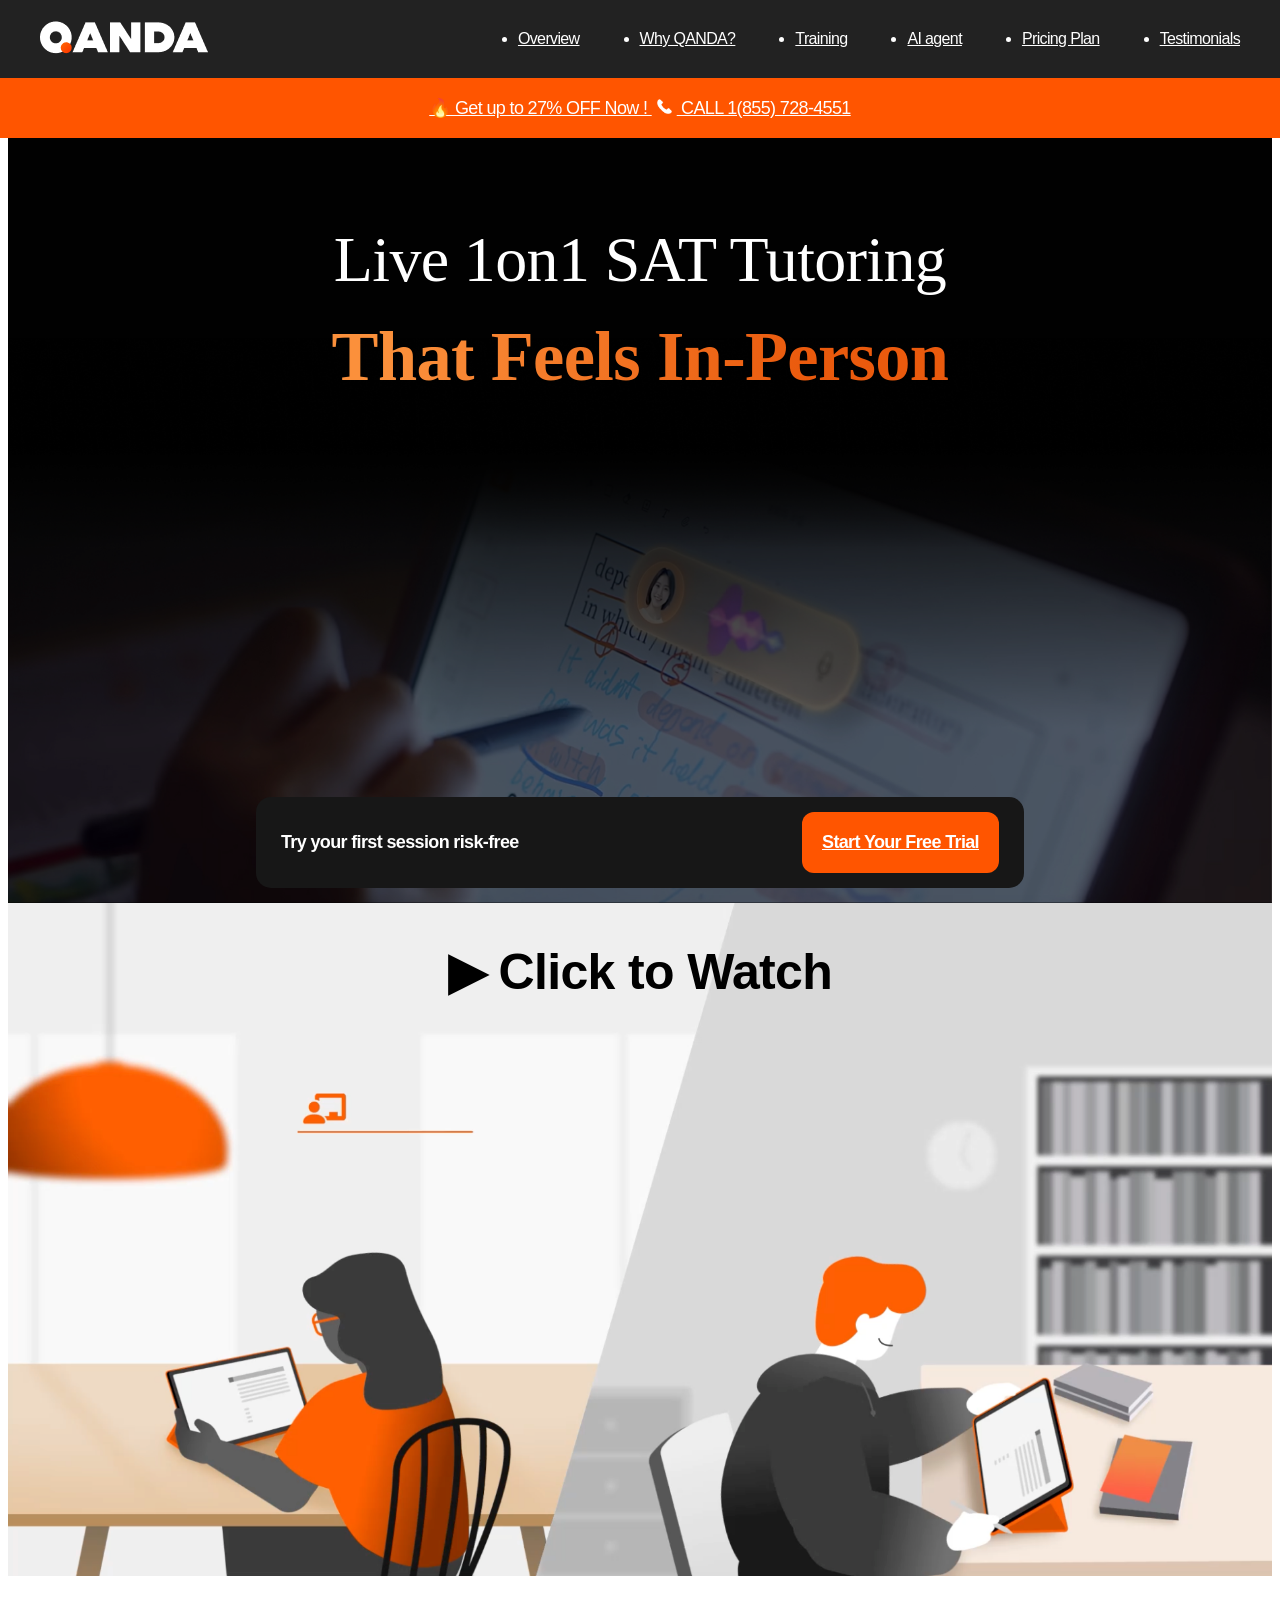
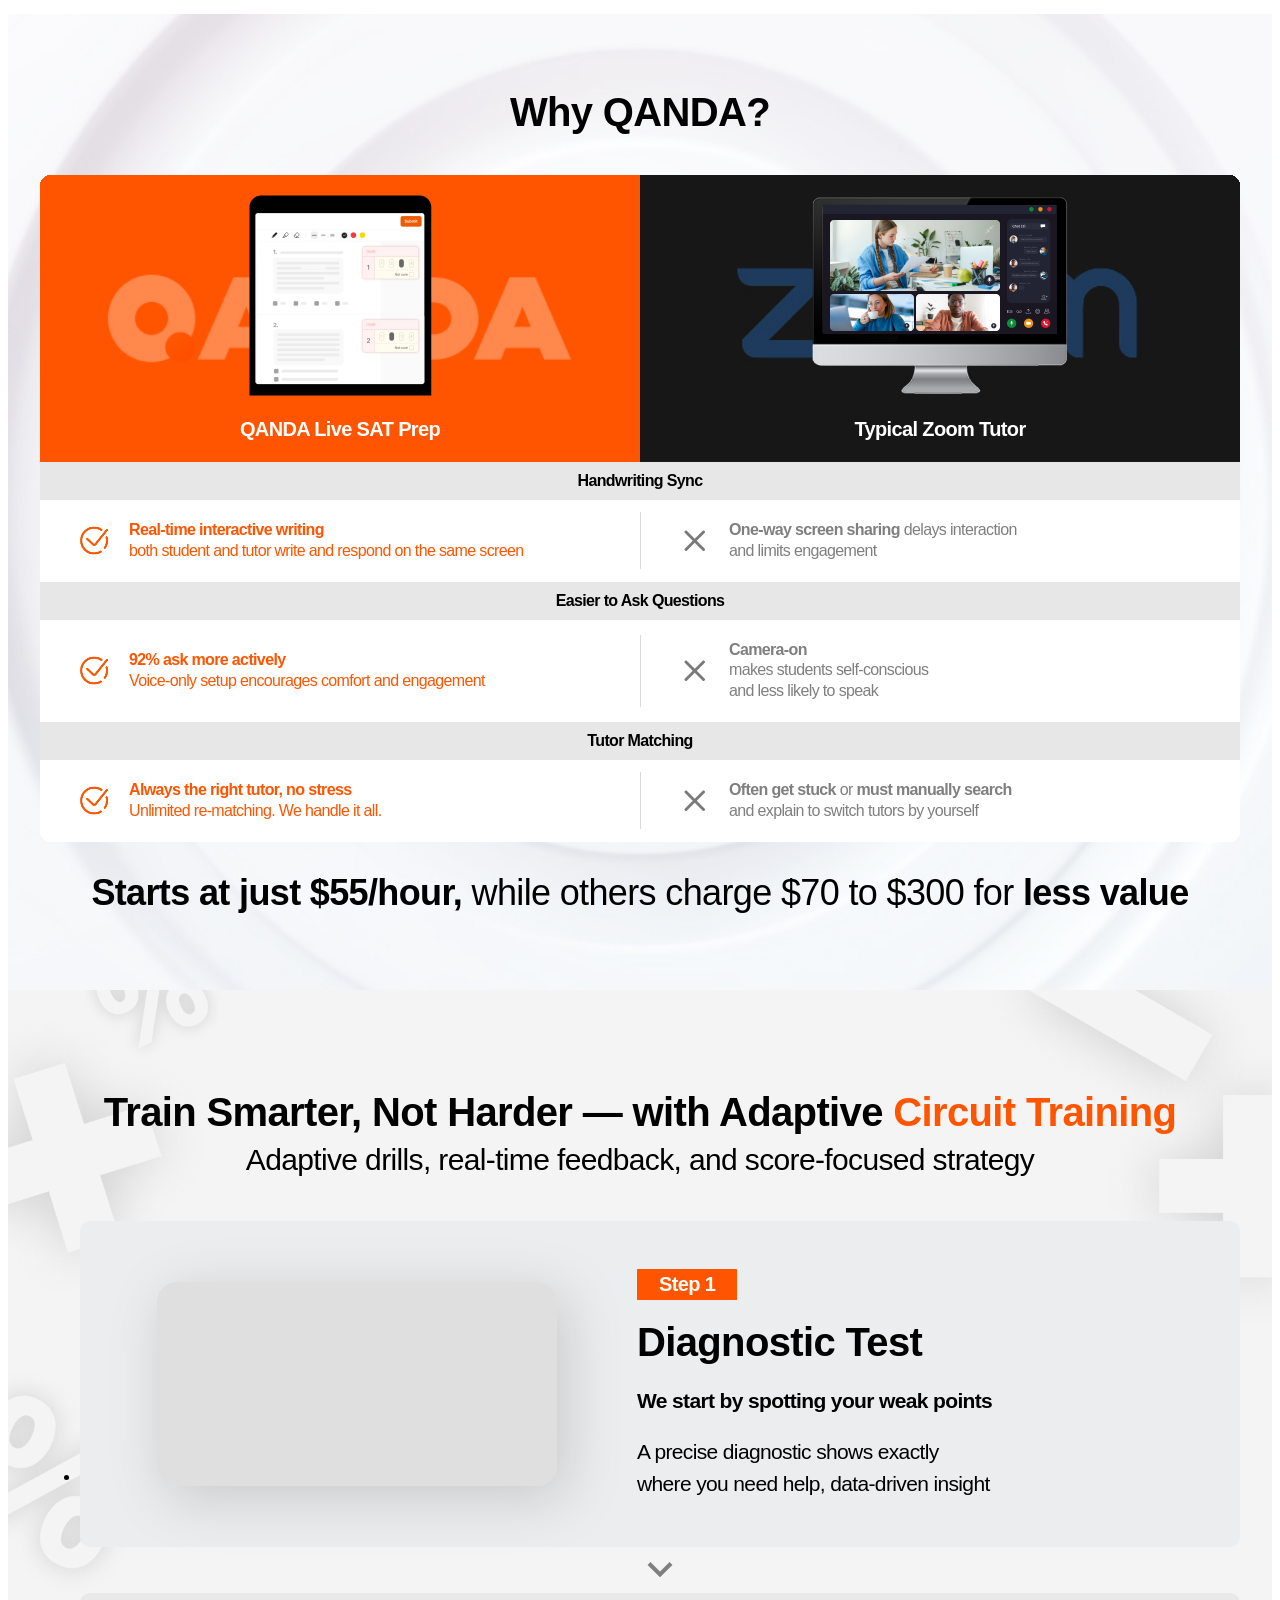
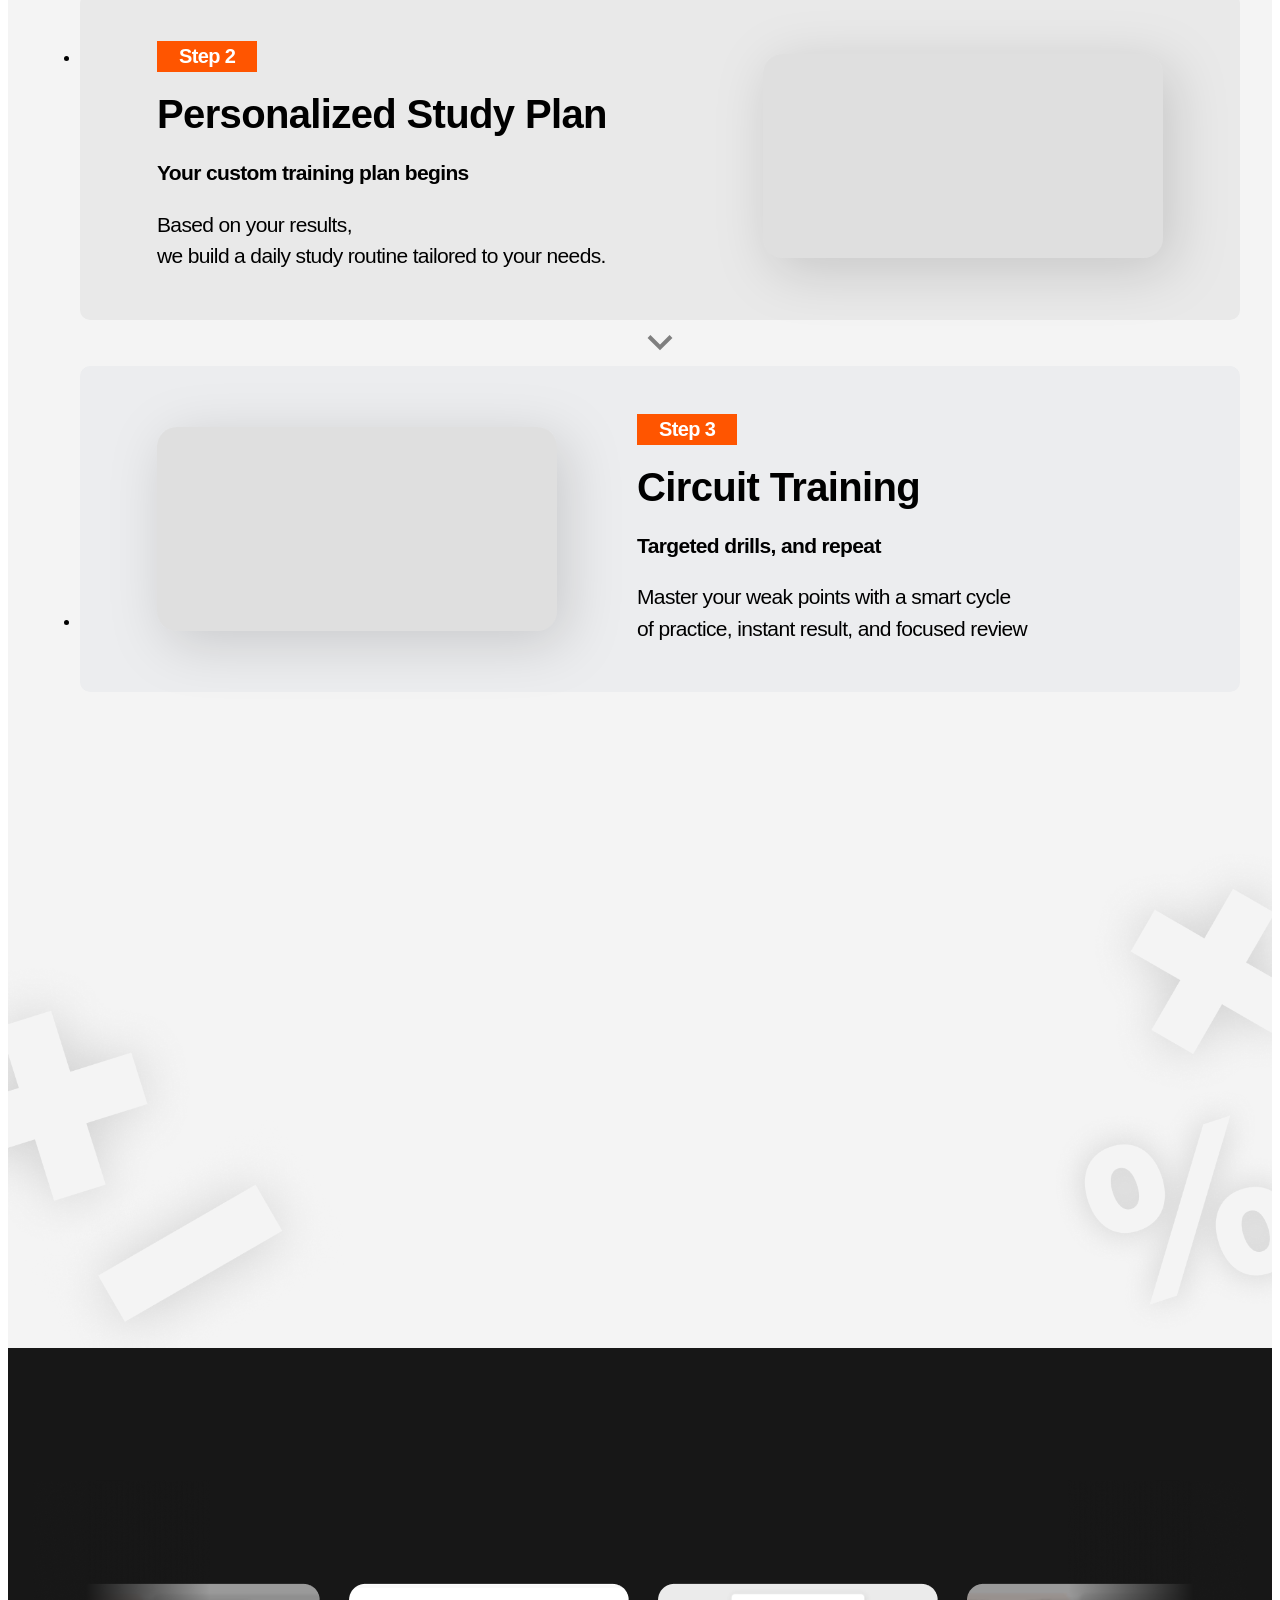
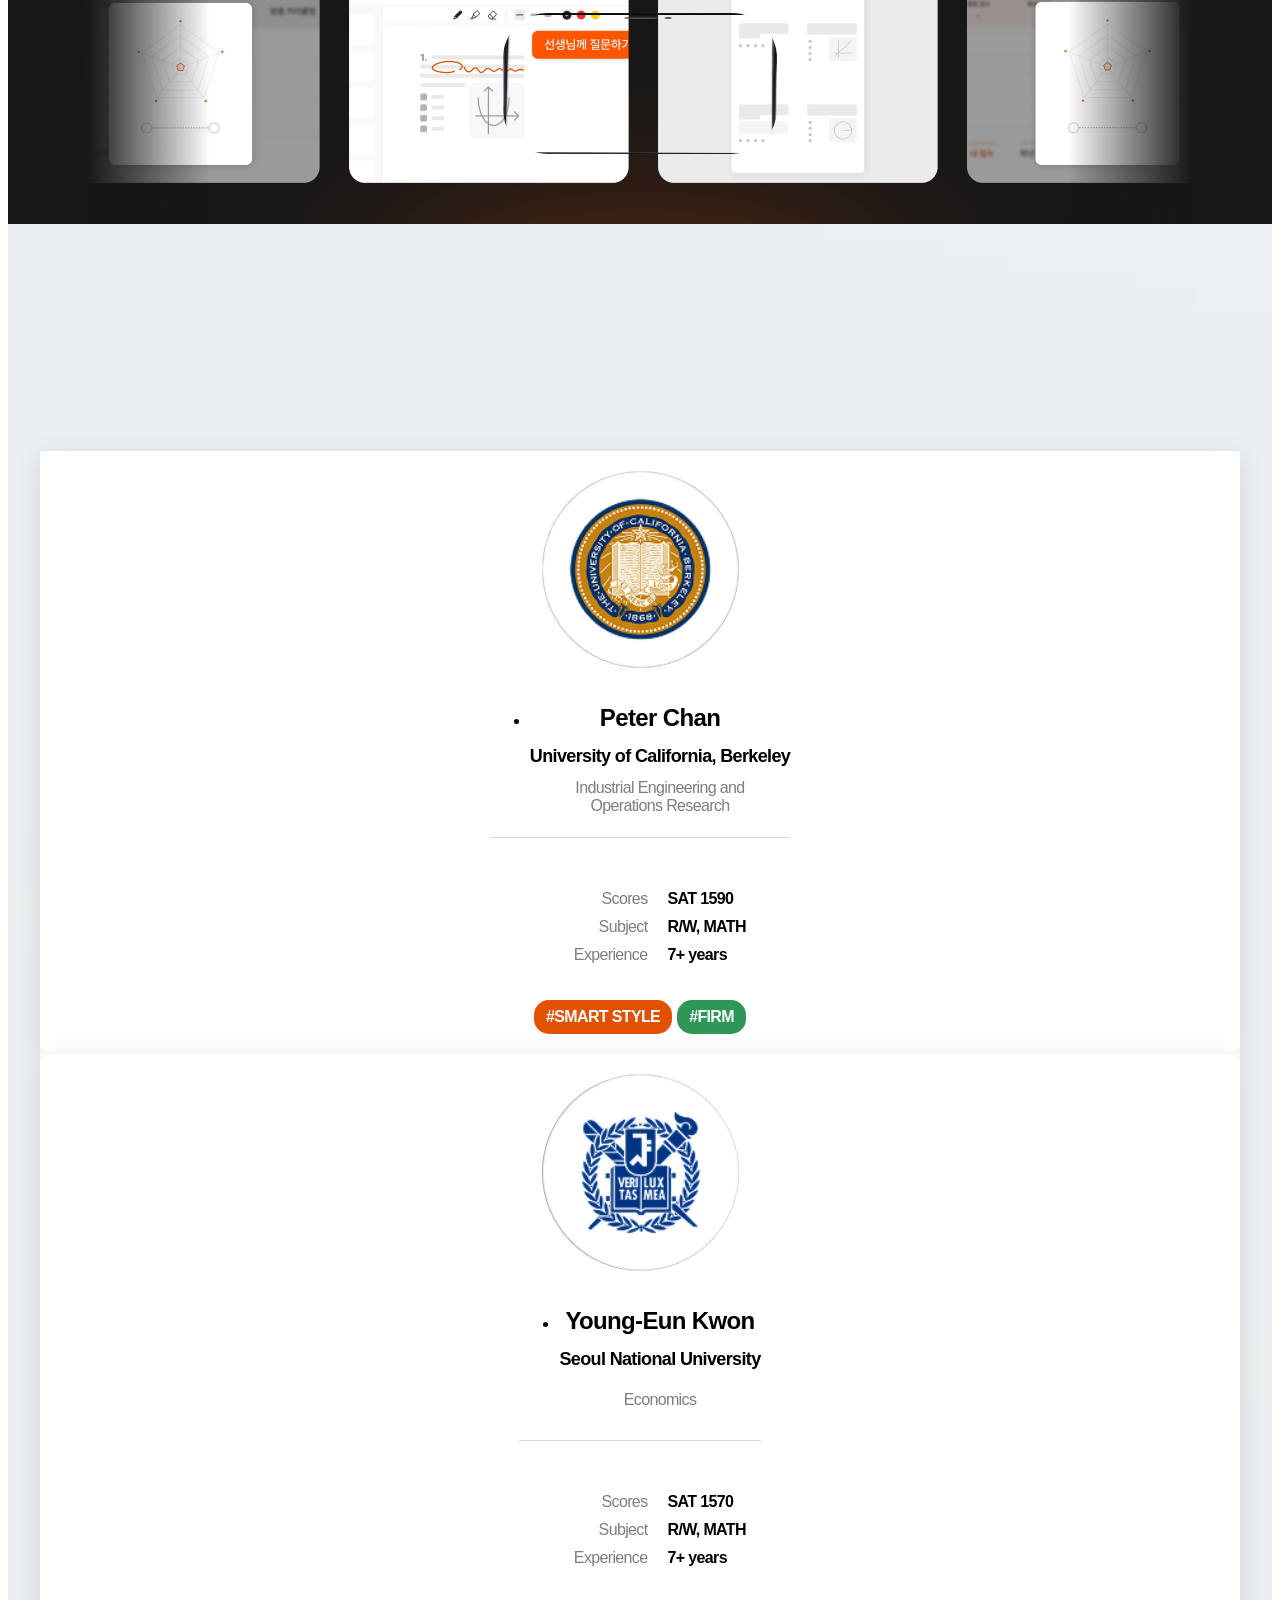
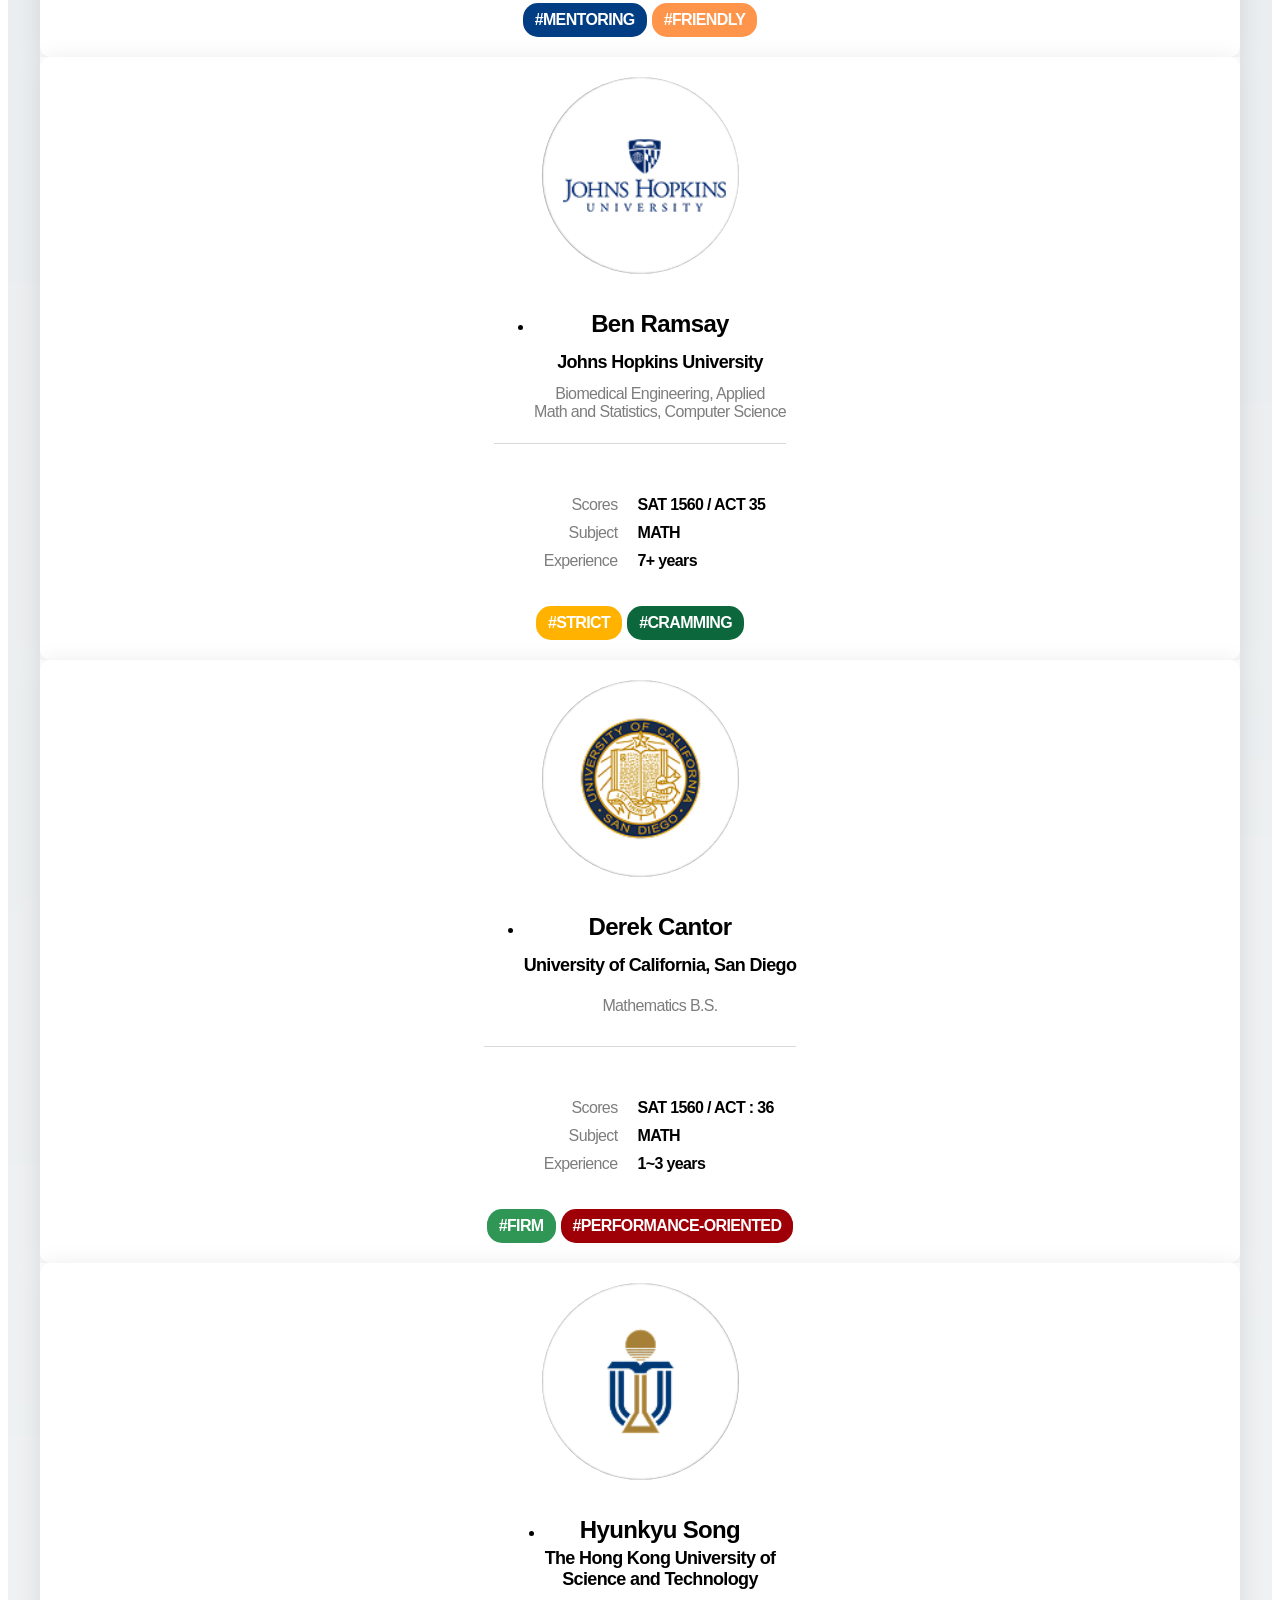
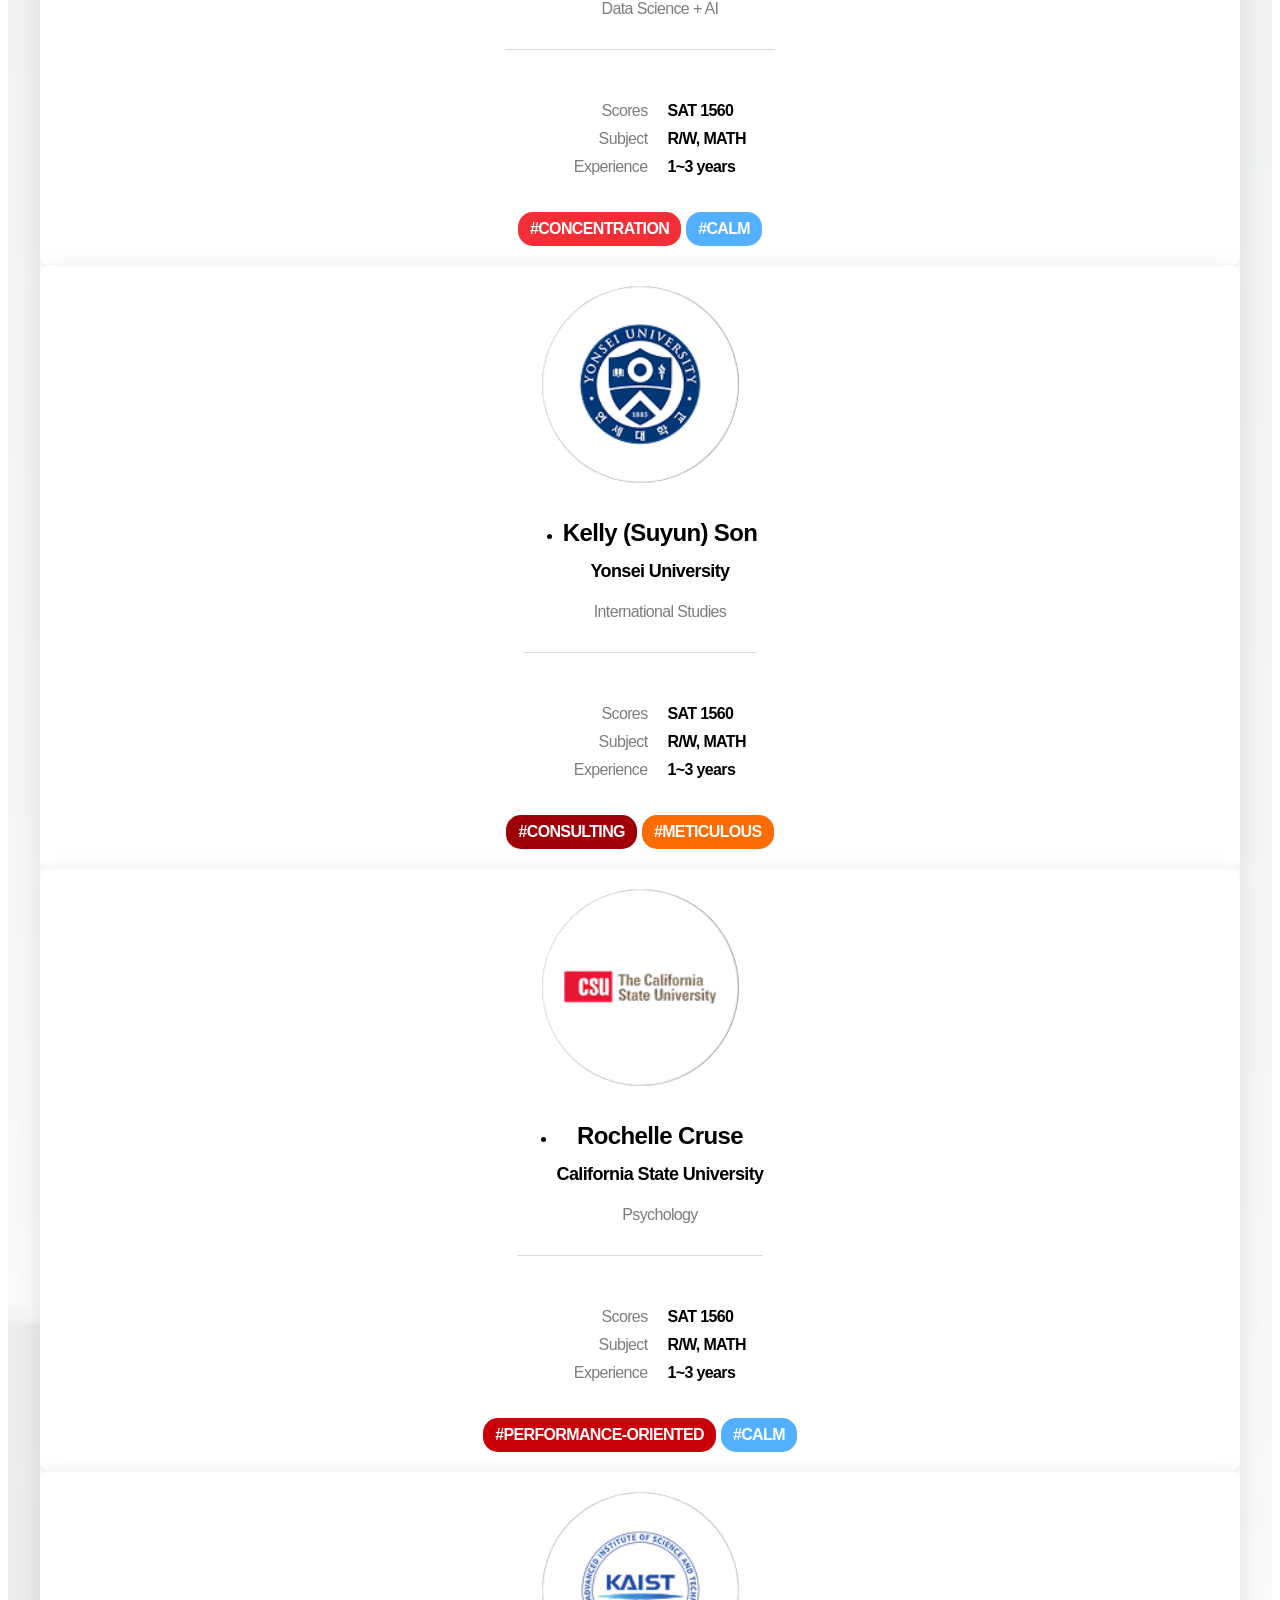
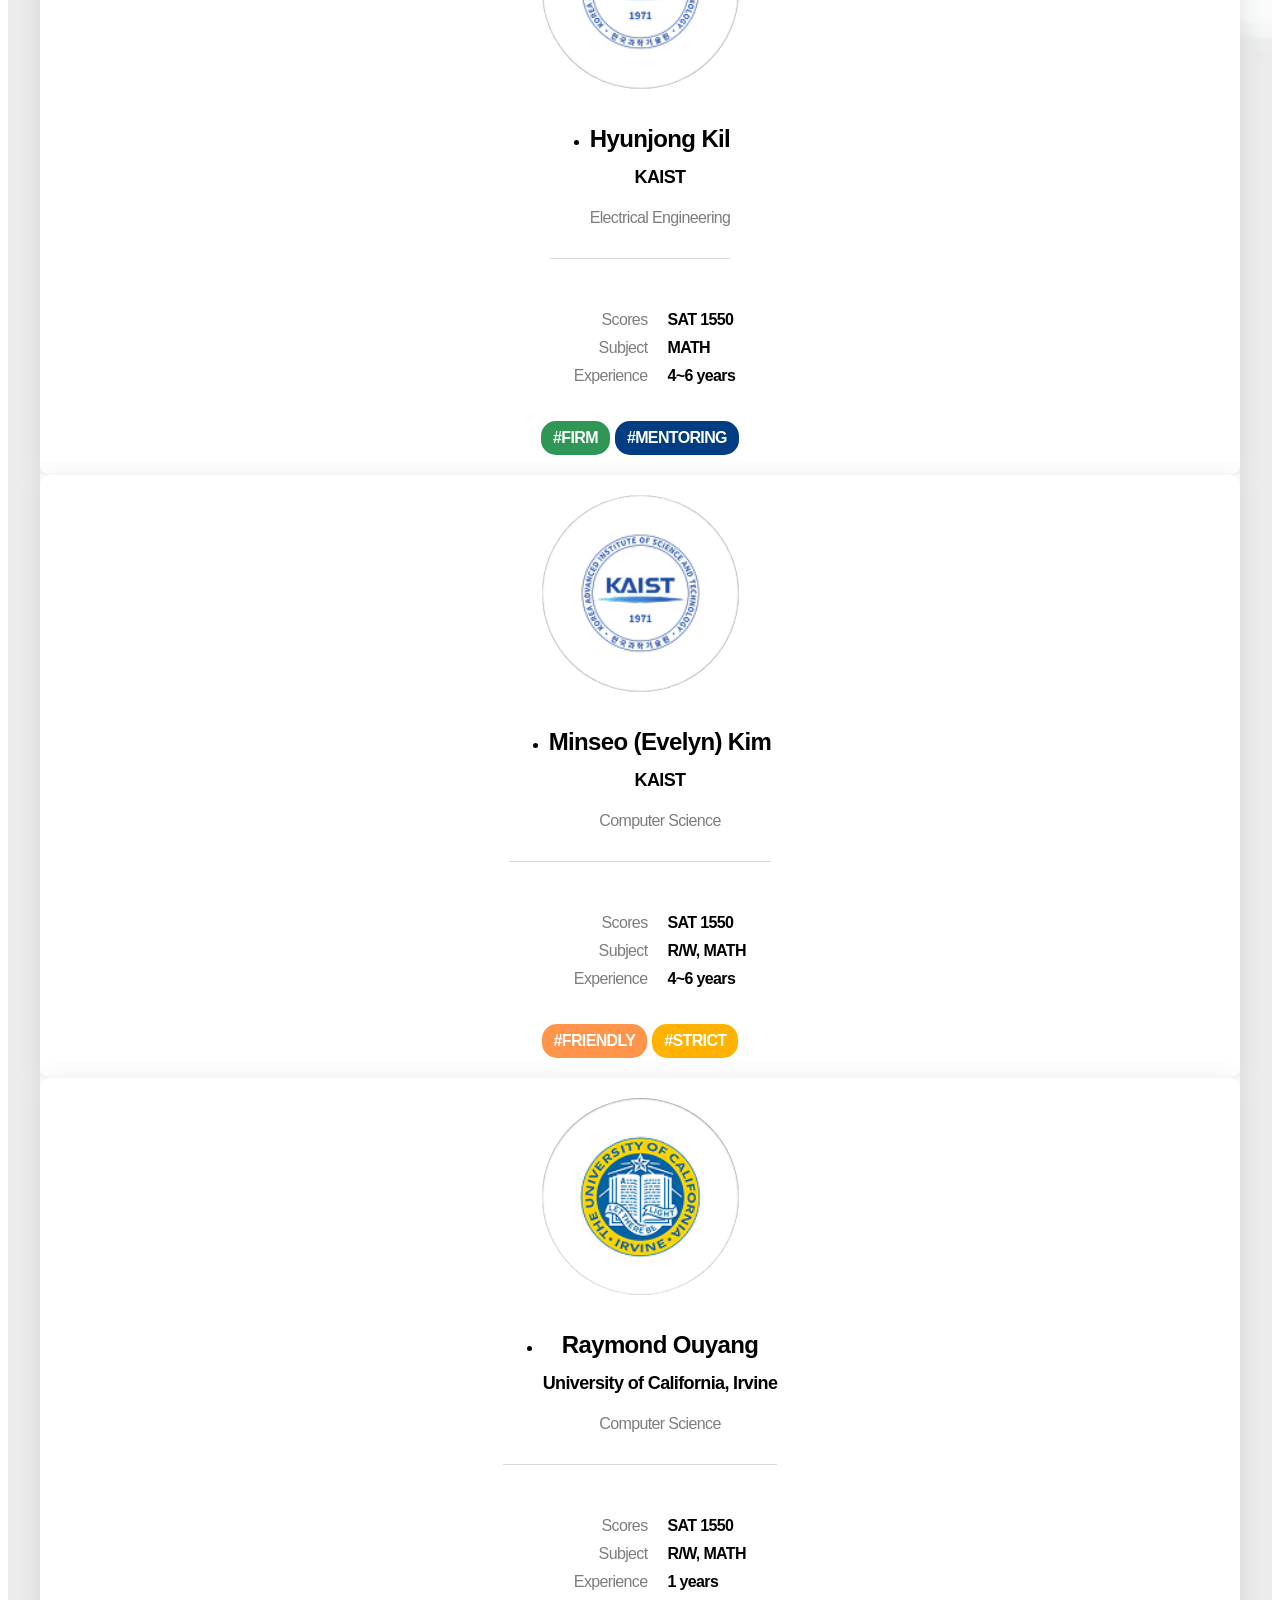
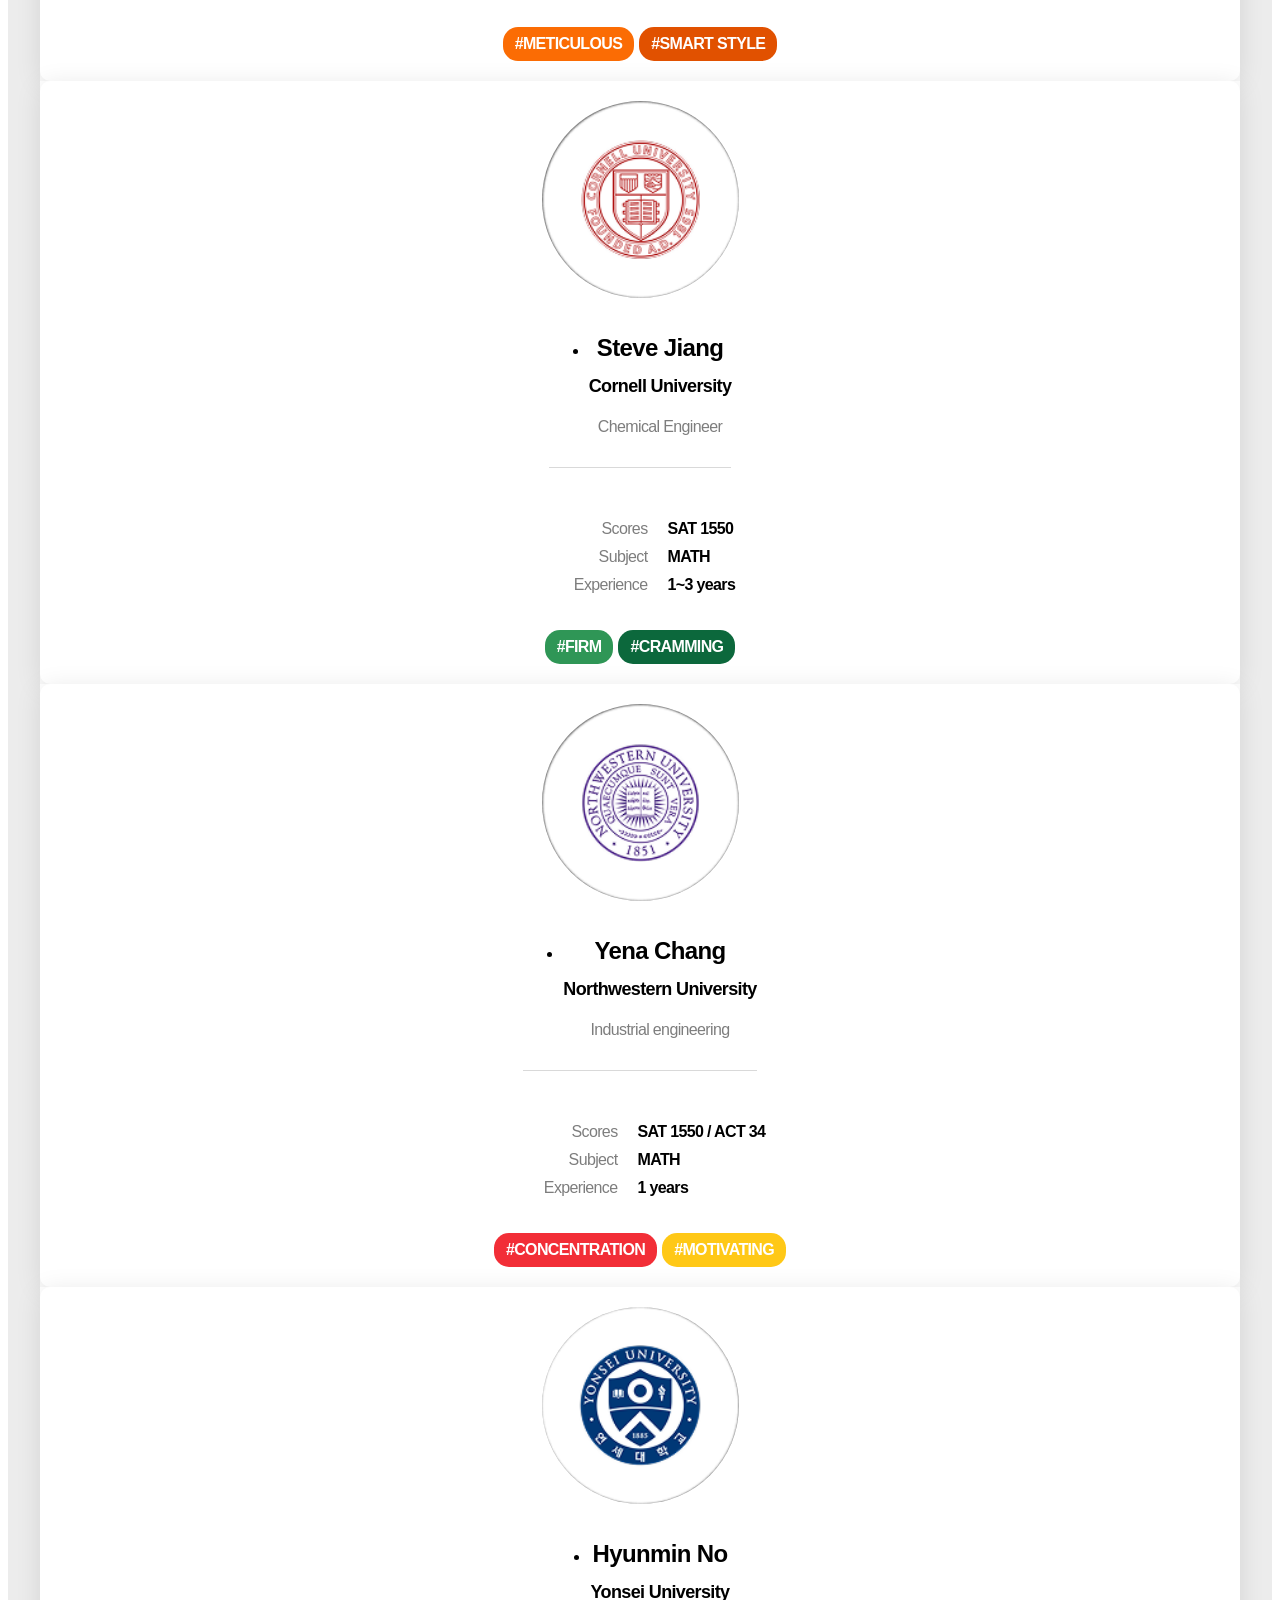
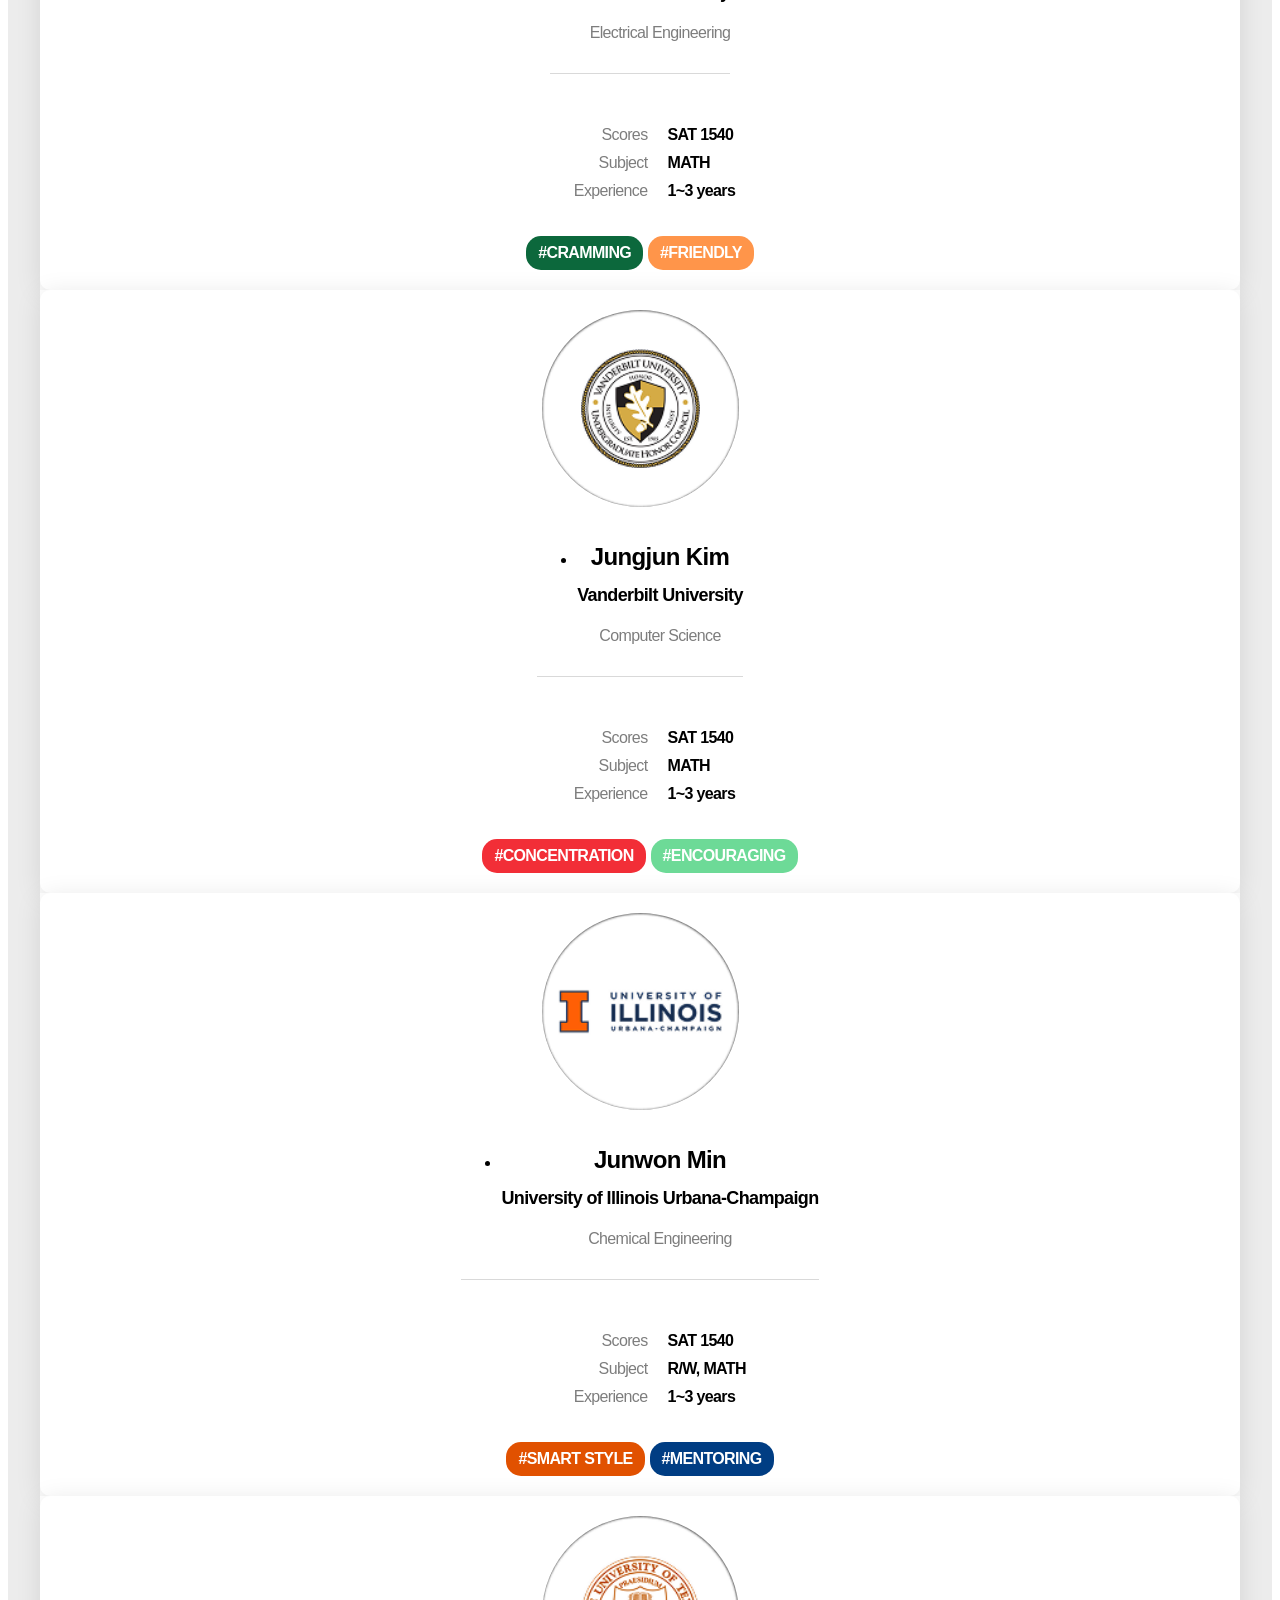
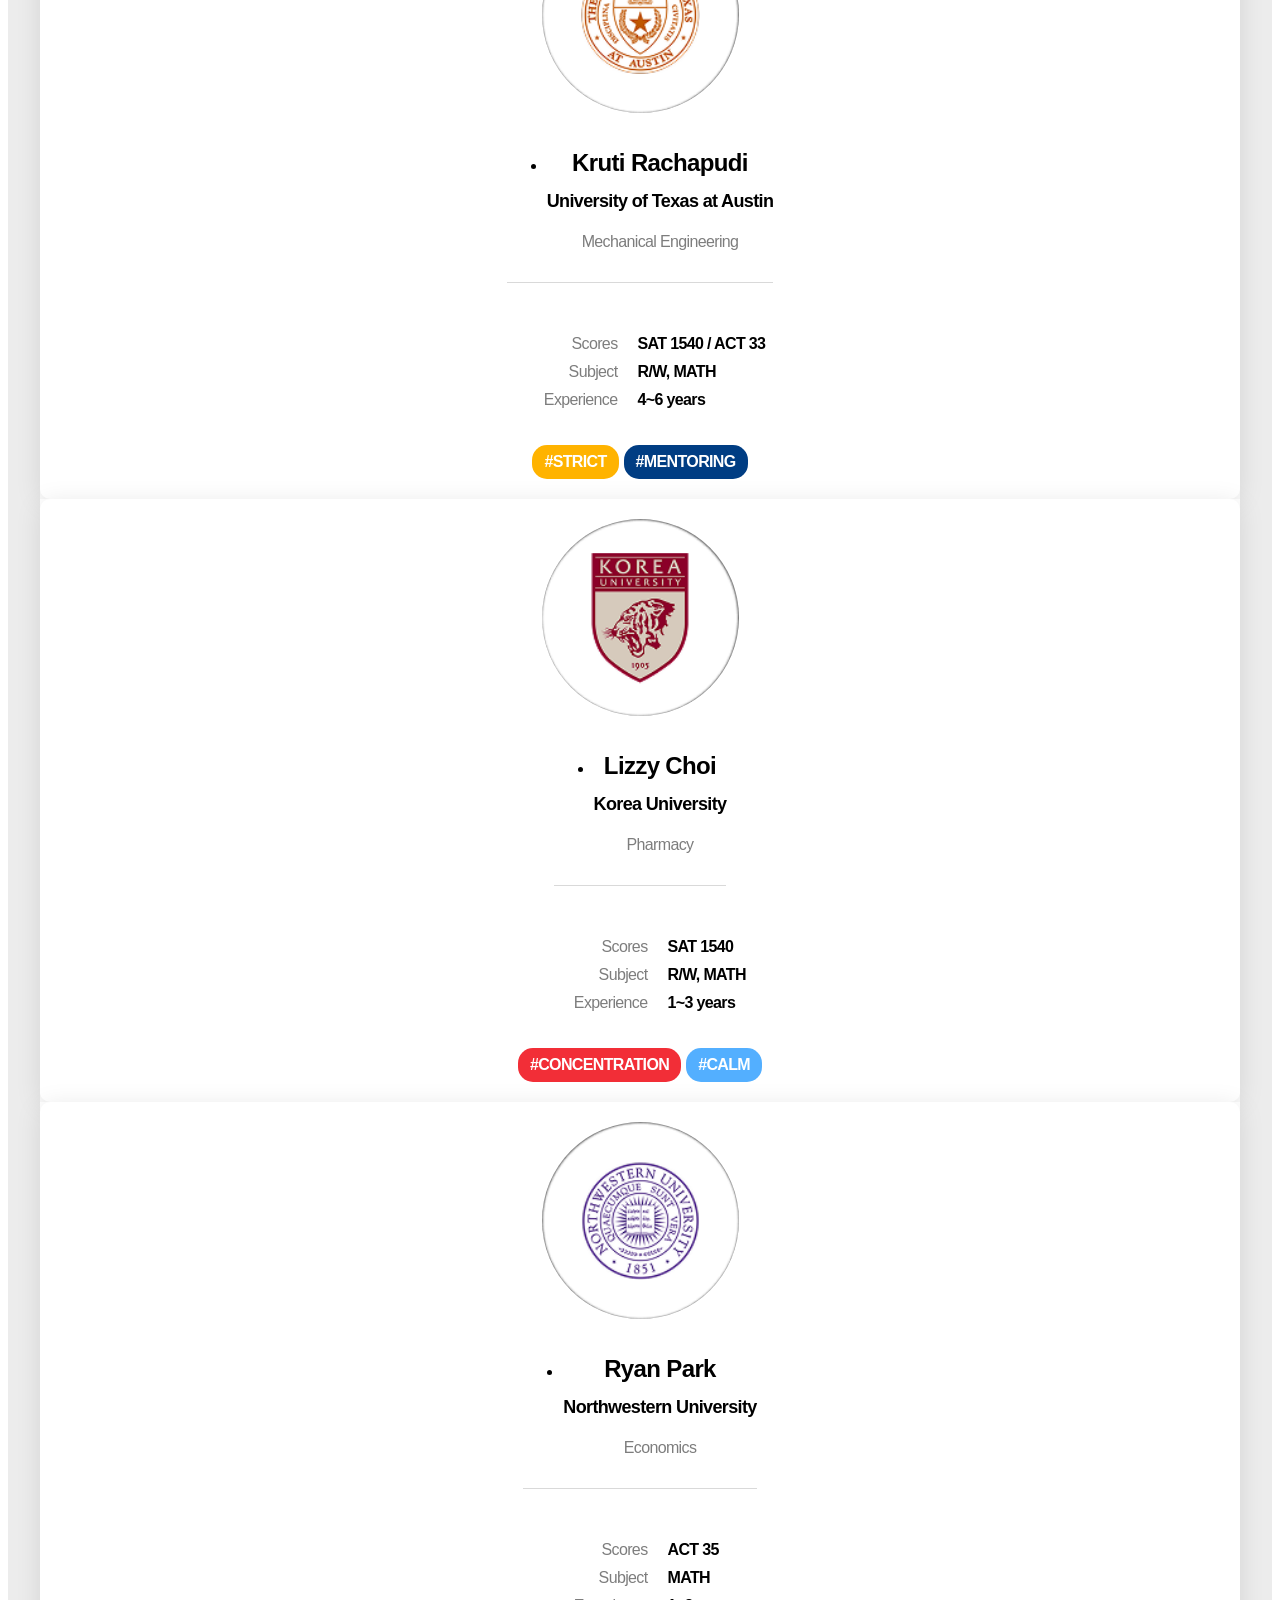
==== commit 6350fff4: "튜터 추가" ====
--- a/index.html
+++ b/index.html
@@ -1,8 +1,18 @@
 <!DOCTYPE html>
 <html>
     <head>
-        <meta charset="utf-8">
+                <meta charset="utf-8">
         <meta name="viewport" content="width=device-width, user-scalable=no">
+        <title>QANDA - 1on1 SAT Tutoring</title>
+        <!-- Google Tag Manager -->
+        <script>
+            (function(w,d,s,l,i){w[l]=w[l]||[];w[l].push({'gtm.start':
+            new Date().getTime(),event:'gtm.js'});var f=d.getElementsByTagName(s)[0],
+            j=d.createElement(s),dl=l!='dataLayer'?'&l='+l:'';j.async=true;j.src=
+            'https://www.googletagmanager.com/gtm.js?id='+i+dl;f.parentNode.insertBefore(j,f);
+            })(window,document,'script','dataLayer','GTM-M7Q9ZLPF');
+        </script>
+        <!-- End Google Tag Manager -->
         <script src="https://ajax.googleapis.com/ajax/libs/jquery/1.12.4/jquery.min.js"></script>
         <!--스타일-->
         <link rel="stylesheet" href="./style/default.css">
@@ -23,21 +33,6 @@
         <script src="https://cdnjs.cloudflare.com/ajax/libs/gsap/3.12.1/ScrollToPlugin.min.js"></script>
         <!--yotube background-->
         <script src="https://unpkg.com/youtube-background@1.0.14/jquery.youtube-background.min.js"></script>
-
-        
-        <!-- Google Tag Manager --> 
-        <script>
-            (function(w,d,s,l,i){w[l]=w[l]||[];w[l].push({'gtm.start':
-            new Date().getTime(),event:'gtm.js'});var f=d.getElementsByTagName(s)[0], j=d.createElement(s),dl=l!='dataLayer'?'&l='+l:'';j.async=true;j.src= 'https://www.googletagmanager.com/gtm.js?id='+i+dl;f.parentNode.insertBefore(j,f); })(window,document,'script','dataLayer','GTM-M7Q9ZLPF');
-        </script>
-        <!-- End Google Tag Manager -->
-        <script type="text/javascript" src="//wcs.naver.net/wcslog.js"> </script> <script type="text/javascript">
-            if (!wcs_add) var wcs_add={};
-            wcs_add["wa"] = "s_55a6ba809b74";
-            if (!_nasa) var _nasa={}; if(window.wcs){ wcs.inflow();
-            wcs_do();
-            } 
-        </script>
         <!-- Meta Pixel Code -->
         <script>
             !function(f,b,e,v,n,t,s)
@@ -51,12 +46,23 @@
             fbq('init', '719865637542309');
             fbq('track', 'PageView');
         </script>
-        <noscript><img height="1" width="1" style="display:none" src="https://www.facebook.com/tr?id=719865637542309&ev=PageView&noscript=1" /></noscript>
+        <noscript>
+            <img height="1" width="1" style="display:none"src="https://www.facebook.com/tr?id=719865637542309&ev=PageView&noscript=1"/>
+        </noscript>
         <!-- End Meta Pixel Code -->
-    </head>
+        <!-- Google tag (gtag.js) -->
+        <script async src="https://www.googletagmanager.com/gtag/js?id=G-3KZ12F8P98"></script>
+        <script>
+            window.dataLayer = window.dataLayer || [];
+            function gtag(){dataLayer.push(arguments);}
+            gtag('js', new Date());
+            gtag('config', 'G-3KZ12F8P98');
+        </script>
+        </head>
     <body>
         <!-- Google Tag Manager (noscript) -->
-        <noscript><iframe src="https://www.googletagmanager.com/ns.html?id=GTM-PPXG4K5" height="0" width="0" style="display:none;visibility:hidden"></iframe></noscript>
+        <noscript><iframe src="https://www.googletagmanager.com/ns.html?id=GTM-M7Q9ZLPF"
+        height="0" width="0" style="display:none;visibility:hidden"></iframe></noscript>
         <!-- End Google Tag Manager (noscript) -->
         <header>
             <div class="inner top-inner">
@@ -68,7 +74,7 @@
                     <li><a href="./index.html#aiagent" class="scroll_move">AI agent</a></li>
                     <!-- <li><a href="./index.html#satexpert" class="scroll_move">SAT Expert</a></li> -->
                     <li><a href="./index.html#pricingplan" class="scroll_move">Pricing Plan</a></li>
-                    <!-- <li><a href="./index.html#testimonials" class="scroll_move">Testimonials</a></li> -->
+                    <li><a href="./index.html#testimonials" class="scroll_move">Testimonials</a></li>
                 </ul>
                 <button type="button" class="menu">
                     <img src="../img/common/menu-icon.svg" alt="menu" class="icon" />
@@ -76,9 +82,23 @@
             </div>
             <section class="orange-bar">
                 <div class="inner bottom-inner">
-                    <a href="tel:+18557284551">🔥 Get up to 27% OFF Now ! <img src="./img/common/call-icon.png" alt="call" class="icon"> CALL 1(855) 728-4551 </a>
+                    <a href="tel:+18557284551" onClick="handleCallClick();">🔥 Get up to 27% OFF Now ! <img src="./img/common/call-icon.png" alt="call" class="icon"> CALL 1(855) 728-4551 </a>
                 </div>
             </section>
+            <script>
+                function handleCallClick() {
+                    console.log('handleCallClick');
+                    // Facebook Pixel tracking
+                    fbq('trackCustom', 'call_button');
+
+                    // Google Tag Manager dataLayer
+                    window.dataLayer = window.dataLayer || [];
+                    window.dataLayer.push({
+                        'event': 'inbound_call_button',
+                        'product_name': 'SAT'
+                    });
+                }
+            </script> 
         </header>
         <section class="close-menu-bg"></section>
         <section class="right-slide-menu">
@@ -332,7 +352,7 @@
                             </div>
                         </div>
                     </article>
-                    <!--
+                    
                     <article class="article07 ani"id="satexpert">
                         <div class="inner">
                             <div class="main_t1">
@@ -341,63 +361,641 @@
                             <div class="main_t2">Learn from the best of best.</div>
                             <div class="swiper mySwiper">
                                 <div class="swiper-wrapper">
-                                    <div class="swiper-slide">
+                                    <div class="swiper-slide Berkeley">
                                         <div class="item">
-                                            <div class="profile" style="background-image: url('./img/main/article07/example.png');"></div>
+                                            <div class="profile"></div>
+                                            <ul class="intro">
+                                                <li>
+                                                    <div class="name">Peter Chan</div>
+                                                    <div class="university">University of California, Berkeley</div>
+                                                    <div class="major">Industrial Engineering and <br/>Operations Research</div>
+                                                </li>
+                                            </ul>
                                             <ul class="content">
-                                                <li><div class="label">Name</div><div class="text">Sean</div></li>
-                                                <li><div class="label">School</div><div class="text">Sean</div></li>
-                                                <li><div class="label">SAT Score</div><div class="text">Sean</div></li>
-                                                <li><div class="label">Subject <br/>Area</div><div class="text">Sean</div></li>
+                                                <li><div class="label">Scores</div><div class="text">SAT 1590</div></li>
+                                                <li><div class="label">Subject</div><div class="text">R/W, MATH</div></li>
+                                                <li><div class="label">Experience</div><div class="text">7+ years</div></li>
+                                                <!-- <li><div class="label">Subject <br/>Area</div><div class="text">Sean</div></li> -->
                                             </ul>
                                             <div class="tag-list">
-                                                <div class="tag green">#FIRM</div>
-                                                <div class="tag orange">#Smart style</div>
-                                            </div>
-                                        </div>
-                                    </div>
-                                    <div class="swiper-slide">
+                                                <div class="tag tag1">#Smart style</div>
+                                                <div class="tag tag2">#Firm</div>
+                                            </div>
+                                        </div>
+                                    </div>
+                                    <div class="swiper-slide Seoul">
                                         <div class="item">
-                                            <div class="profile" style="background-image: url('./img/main/article07/example.png');"></div>
+                                            <div class="profile"></div>
+                                            <ul class="intro">
+                                                <li>
+                                                    <div class="name">Young-Eun Kwon</div>
+                                                    <div class="university">Seoul National University</div>
+                                                    <div class="major">Economics <br/></div>
+                                                </li>
+                                            </ul>
                                             <ul class="content">
-                                                <li><div class="label">Name</div><div class="text">Sean</div></li>
-                                                <li><div class="label">School</div><div class="text">Sean</div></li>
-                                                <li><div class="label">SAT Score</div><div class="text">Sean</div></li>
-                                                <li><div class="label">Subject <br/>Area</div><div class="text">Sean</div></li>
+                                                <li><div class="label">Scores</div><div class="text">SAT 1570</div></li>
+                                                <li><div class="label">Subject</div><div class="text">R/W, MATH</div></li>
+                                                <li><div class="label">Experience</div><div class="text">7+ years</div></li>
+                                                <!-- <li><div class="label">Subject <br/>Area</div><div class="text">Sean</div></li> -->
                                             </ul>
                                             <div class="tag-list">
-                                                <div class="tag green">#FIRM</div>
-                                                <div class="tag orange">#Smart style</div>
-                                            </div>
-                                        </div>
-                                    </div>
-                                    <div class="swiper-slide">
+                                                <div class="tag tag1">#Mentoring</div>
+                                                <div class="tag tag2">#friendly</div>
+                                            </div>
+                                        </div>
+                                    </div>
+                                    <div class="swiper-slide Johns tpye1">
                                         <div class="item">
-                                            <div class="profile" style="background-image: url('./img/main/article07/example.png');"></div>
+                                            <div class="profile"></div>
+                                            <ul class="intro">
+                                                <li>
+                                                    <div class="name">Ben Ramsay</div>
+                                                    <div class="university">Johns Hopkins University</div>
+                                                    <div class="major">Biomedical Engineering, Applied <br/> Math and Statistics, Computer Science</div>
+                                                </li>
+                                            </ul>
                                             <ul class="content">
-                                                <li><div class="label">Name</div><div class="text">Sean</div></li>
-                                                <li><div class="label">School</div><div class="text">Sean</div></li>
-                                                <li><div class="label">SAT Score</div><div class="text">Sean</div></li>
-                                                <li><div class="label">Subject <br/>Area</div><div class="text">Sean</div></li>
+                                                <li><div class="label">Scores</div><div class="text">SAT 1560 / ACT 35</div></li>
+                                                <li><div class="label">Subject</div><div class="text">MATH</div></li>
+                                                <li><div class="label">Experience</div><div class="text">7+ years</div></li>
+                                                <!-- <li><div class="label">Subject <br/>Area</div><div class="text">Sean</div></li> -->
                                             </ul>
                                             <div class="tag-list">
-                                                <div class="tag green">#FIRM</div>
-                                                <div class="tag orange">#Smart style</div>
-                                            </div>
-                                        </div>
-                                    </div>
-                                    <div class="swiper-slide">
+                                                <div class="tag tag1">#Strict</div>
+                                                <div class="tag tag2">#Cramming</div>
+                                            </div>
+                                        </div>
+                                    </div>
+                                    <div class="swiper-slide SanDiego tpye1">
                                         <div class="item">
-                                            <div class="profile" style="background-image: url('./img/main/article07/example.png');"></div>
+                                            <div class="profile"></div>
+                                            <ul class="intro">
+                                                <li>
+                                                    <div class="name">Derek Cantor</div>
+                                                    <div class="university">University of California, San Diego</div>
+                                                    <div class="major">Mathematics B.S.</div>
+                                                </li>
+                                            </ul>
                                             <ul class="content">
-                                                <li><div class="label">Name</div><div class="text">Sean</div></li>
-                                                <li><div class="label">School</div><div class="text">Sean</div></li>
-                                                <li><div class="label">SAT Score</div><div class="text">Sean</div></li>
-                                                <li><div class="label">Subject <br/>Area</div><div class="text">Sean</div></li>
+                                                <li><div class="label">Scores</div><div class="text">SAT 1560 / ACT : 36</div></li>
+                                                <li><div class="label">Subject</div><div class="text">MATH</div></li>
+                                                <li><div class="label">Experience</div><div class="text">1~3 years</div></li>
+                                                <!-- <li><div class="label">Subject <br/>Area</div><div class="text">Sean</div></li> -->
                                             </ul>
                                             <div class="tag-list">
-                                                <div class="tag green">#FIRM</div>
-                                                <div class="tag orange">#Smart style</div>
+                                                <div class="tag tag1">#FIRM</div>
+                                                <div class="tag tag2">#Performance-oriented</div>
+                                            </div>
+                                        </div>
+                                    </div>
+                                    <div class="swiper-slide Hong_Kong">
+                                        <div class="item">
+                                            <div class="profile"></div>
+                                            <ul class="intro">
+                                                <li>
+                                                    <div class="name">Hyunkyu Song</div>
+                                                    <div class="university">The Hong Kong University of <br/>Science and Technology</div>
+                                                    <div class="major">Data Science + AI</div>
+                                                </li>
+                                            </ul>
+                                            <ul class="content">
+                                                <li><div class="label">Scores</div><div class="text">SAT 1560</div></li>
+                                                <li><div class="label">Subject</div><div class="text">R/W, MATH</div></li>
+                                                <li><div class="label">Experience</div><div class="text">1~3 years</div></li>
+                                                <!-- <li><div class="label">Subject <br/>Area</div><div class="text">Sean</div></li> -->
+                                            </ul>
+                                            <div class="tag-list">
+                                                <div class="tag tag1">#concentration</div>
+                                                <div class="tag tag2">#Calm</div>
+                                            </div>
+                                        </div>
+                                    </div>
+                                    <div class="swiper-slide Yonsei">
+                                        <div class="item">
+                                            <div class="profile"></div>
+                                            <ul class="intro">
+                                                <li>
+                                                    <div class="name">Kelly (Suyun) Son</div>
+                                                    <div class="university">Yonsei University</div>
+                                                    <div class="major">International Studies</div>
+                                                </li>
+                                            </ul>
+                                            <ul class="content">
+                                                <li><div class="label">Scores</div><div class="text">SAT 1560</div></li>
+                                                <li><div class="label">Subject</div><div class="text">R/W, MATH</div></li>
+                                                <li><div class="label">Experience</div><div class="text">1~3 years</div></li>
+                                                <!-- <li><div class="label">Subject <br/>Area</div><div class="text">Sean</div></li> -->
+                                            </ul>
+                                            <div class="tag-list">
+                                                <div class="tag tag1">#Consulting</div>
+                                                <div class="tag tag2">#Meticulous</div>
+                                            </div>
+                                        </div>
+                                    </div>
+                                    <div class="swiper-slide California">
+                                        <div class="item">
+                                            <div class="profile"></div>
+                                            <ul class="intro">
+                                                <li>
+                                                    <div class="name">Rochelle Cruse</div>
+                                                    <div class="university">California State University</div>
+                                                    <div class="major">Psychology</div>
+                                                </li>
+                                            </ul>
+                                            <ul class="content">
+                                                <li><div class="label">Scores</div><div class="text">SAT 1560</div></li>
+                                                <li><div class="label">Subject</div><div class="text">R/W, MATH</div></li>
+                                                <li><div class="label">Experience</div><div class="text">1~3 years</div></li>
+                                                <!-- <li><div class="label">Subject <br/>Area</div><div class="text">Sean</div></li> -->
+                                            </ul>
+                                            <div class="tag-list">
+                                                <div class="tag tag1">#Performance-oriented</div>
+                                                <div class="tag tag2">#Calm</div>
+                                            </div>
+                                        </div>
+                                    </div>
+                                    <div class="swiper-slide KAIST">
+                                        <div class="item">
+                                            <div class="profile"></div>
+                                            <ul class="intro">
+                                                <li>
+                                                    <div class="name">Hyunjong Kil</div>
+                                                    <div class="university">KAIST</div>
+                                                    <div class="major">Electrical Engineering</div>
+                                                </li>
+                                            </ul>
+                                            <ul class="content">
+                                                <li><div class="label">Scores</div><div class="text">SAT 1550</div></li>
+                                                <li><div class="label">Subject</div><div class="text">MATH</div></li>
+                                                <li><div class="label">Experience</div><div class="text">4~6 years</div></li>
+                                                <!-- <li><div class="label">Subject <br/>Area</div><div class="text">Sean</div></li> -->
+                                            </ul>
+                                            <div class="tag-list">
+                                                <div class="tag tag1">#FIRM</div>
+                                                <div class="tag tag2">#Mentoring</div>
+                                            </div>
+                                        </div>
+                                    </div>
+                                    <div class="swiper-slide KAIST">
+                                        <div class="item">
+                                            <div class="profile"></div>
+                                            <ul class="intro">
+                                                <li>
+                                                    <div class="name">Minseo (Evelyn) Kim</div>
+                                                    <div class="university">KAIST</div>
+                                                    <div class="major">Computer Science</div>
+                                                </li>
+                                            </ul>
+                                            <ul class="content">
+                                                <li><div class="label">Scores</div><div class="text">SAT 1550</div></li>
+                                                <li><div class="label">Subject</div><div class="text">R/W, MATH</div></li>
+                                                <li><div class="label">Experience</div><div class="text">4~6 years</div></li>
+                                                <!-- <li><div class="label">Subject <br/>Area</div><div class="text">Sean</div></li> -->
+                                            </ul>
+                                            <div class="tag-list">
+                                                <div class="tag tag1">#friendly</div>
+                                                <div class="tag tag2">#Strict</div>
+                                            </div>
+                                        </div>
+                                    </div>
+                                    <div class="swiper-slide Irvine">
+                                        <div class="item">
+                                            <div class="profile"></div>
+                                            <ul class="intro">
+                                                <li>
+                                                    <div class="name">Raymond Ouyang</div>
+                                                    <div class="university">University of California, Irvine</div>
+                                                    <div class="major">Computer Science</div>
+                                                </li>
+                                            </ul>
+                                            <ul class="content">
+                                                <li><div class="label">Scores</div><div class="text">SAT 1550</div></li>
+                                                <li><div class="label">Subject</div><div class="text">R/W, MATH</div></li>
+                                                <li><div class="label">Experience</div><div class="text">1 years</div></li>
+                                                <!-- <li><div class="label">Subject <br/>Area</div><div class="text">Sean</div></li> -->
+                                            </ul>
+                                            <div class="tag-list">
+                                                <div class="tag tag1">#Meticulous</div>
+                                                <div class="tag tag2">#Smart style</div>
+                                            </div>
+                                        </div>
+                                    </div>
+                                    <div class="swiper-slide Cornell">
+                                        <div class="item">
+                                            <div class="profile"></div>
+                                            <ul class="intro">
+                                                <li>
+                                                    <div class="name">Steve Jiang</div>
+                                                    <div class="university">Cornell University</div>
+                                                    <div class="major">Chemical Engineer</div>
+                                                </li>
+                                            </ul>
+                                            <ul class="content">
+                                                <li><div class="label">Scores</div><div class="text">SAT 1550</div></li>
+                                                <li><div class="label">Subject</div><div class="text">MATH</div></li>
+                                                <li><div class="label">Experience</div><div class="text">1~3 years</div></li>
+                                                <!-- <li><div class="label">Subject <br/>Area</div><div class="text">Sean</div></li> -->
+                                            </ul>
+                                            <div class="tag-list">
+                                                <div class="tag tag1">#FIRM</div>
+                                                <div class="tag tag2">#Cramming</div>
+                                            </div>
+                                        </div>
+                                    </div>
+                                    <div class="swiper-slide Northwestern tpye1">
+                                        <div class="item">
+                                            <div class="profile"></div>
+                                            <ul class="intro">
+                                                <li>
+                                                    <div class="name">Yena Chang</div>
+                                                    <div class="university">Northwestern University</div>
+                                                    <div class="major">Industrial engineering</div>
+                                                </li>
+                                            </ul>
+                                            <ul class="content">
+                                                <li><div class="label">Scores</div><div class="text">SAT 1550 / ACT 34</div></li>
+                                                <li><div class="label">Subject</div><div class="text">MATH</div></li>
+                                                <li><div class="label">Experience</div><div class="text">1 years</div></li>
+                                                <!-- <li><div class="label">Subject <br/>Area</div><div class="text">Sean</div></li> -->
+                                            </ul>
+                                            <div class="tag-list">
+                                                <div class="tag tag1">#concentration</div>
+                                                <div class="tag tag2">#motivating</div>
+                                            </div>
+                                        </div>
+                                    </div>
+                                    <div class="swiper-slide Yonsei">
+                                        <div class="item">
+                                            <div class="profile"></div>
+                                            <ul class="intro">
+                                                <li>
+                                                    <div class="name">Hyunmin No</div>
+                                                    <div class="university">Yonsei University</div>
+                                                    <div class="major">Electrical Engineering</div>
+                                                </li>
+                                            </ul>
+                                            <ul class="content">
+                                                <li><div class="label">Scores</div><div class="text">SAT 1540</div></li>
+                                                <li><div class="label">Subject</div><div class="text">MATH</div></li>
+                                                <li><div class="label">Experience</div><div class="text">1~3 years</div></li>
+                                                <!-- <li><div class="label">Subject <br/>Area</div><div class="text">Sean</div></li> -->
+                                            </ul>
+                                            <div class="tag-list">
+                                                <div class="tag tag1">#Cramming</div>
+                                                <div class="tag tag2">#friendly</div>
+                                            </div>
+                                        </div>
+                                    </div>
+                                    <div class="swiper-slide Vanderbilt">
+                                        <div class="item">
+                                            <div class="profile"></div>
+                                            <ul class="intro">
+                                                <li>
+                                                    <div class="name">Jungjun Kim</div>
+                                                    <div class="university">Vanderbilt University</div>
+                                                    <div class="major">Computer Science</div>
+                                                </li>
+                                            </ul>
+                                            <ul class="content">
+                                                <li><div class="label">Scores</div><div class="text">SAT 1540</div></li>
+                                                <li><div class="label">Subject</div><div class="text">MATH</div></li>
+                                                <li><div class="label">Experience</div><div class="text">1~3 years</div></li>
+                                                <!-- <li><div class="label">Subject <br/>Area</div><div class="text">Sean</div></li> -->
+                                            </ul>
+                                            <div class="tag-list">
+                                                <div class="tag tag1">#concentration</div>
+                                                <div class="tag tag2">#encouraging</div>
+                                            </div>
+                                        </div>
+                                    </div>
+                                    <div class="swiper-slide Illinois">
+                                        <div class="item">
+                                            <div class="profile"></div>
+                                            <ul class="intro">
+                                                <li>
+                                                    <div class="name">Junwon Min</div>
+                                                    <div class="university">University of Illinois Urbana-Champaign</div>
+                                                    <div class="major">Chemical Engineering</div>
+                                                </li>
+                                            </ul>
+                                            <ul class="content">
+                                                <li><div class="label">Scores</div><div class="text">SAT 1540</div></li>
+                                                <li><div class="label">Subject</div><div class="text">R/W, MATH</div></li>
+                                                <li><div class="label">Experience</div><div class="text">1~3 years</div></li>
+                                                <!-- <li><div class="label">Subject <br/>Area</div><div class="text">Sean</div></li> -->
+                                            </ul>
+                                            <div class="tag-list">
+                                                <div class="tag tag1">#Smart style</div>
+                                                <div class="tag tag2">#Mentoring</div>
+                                            </div>
+                                        </div>
+                                    </div>
+                                    <div class="swiper-slide Texas tpye1">
+                                        <div class="item">
+                                            <div class="profile"></div>
+                                            <ul class="intro">
+                                                <li>
+                                                    <div class="name">Kruti Rachapudi</div>
+                                                    <div class="university">University of Texas at Austin</div>
+                                                    <div class="major">Mechanical Engineering</div>
+                                                </li>
+                                            </ul>
+                                            <ul class="content">
+                                                <li><div class="label">Scores</div><div class="text">SAT 1540 / ACT 33</div></li>
+                                                <li><div class="label">Subject</div><div class="text">R/W, MATH</div></li>
+                                                <li><div class="label">Experience</div><div class="text">4~6 years</div></li>
+                                                <!-- <li><div class="label">Subject <br/>Area</div><div class="text">Sean</div></li> -->
+                                            </ul>
+                                            <div class="tag-list">
+                                                <div class="tag tag1">#Strict</div>
+                                                <div class="tag tag2">#Mentoring</div>
+                                            </div>
+                                        </div>
+                                    </div>
+                                    <div class="swiper-slide Korea">
+                                        <div class="item">
+                                            <div class="profile"></div>
+                                            <ul class="intro">
+                                                <li>
+                                                    <div class="name">Lizzy Choi</div>
+                                                    <div class="university">Korea University</div>
+                                                    <div class="major">Pharmacy</div>
+                                                </li>
+                                            </ul>
+                                            <ul class="content">
+                                                <li><div class="label">Scores</div><div class="text">SAT 1540 </div></li>
+                                                <li><div class="label">Subject</div><div class="text">R/W, MATH</div></li>
+                                                <li><div class="label">Experience</div><div class="text">1~3 years</div></li>
+                                                <!-- <li><div class="label">Subject <br/>Area</div><div class="text">Sean</div></li> -->
+                                            </ul>
+                                            <div class="tag-list">
+                                                <div class="tag tag1">#concentration</div>
+                                                <div class="tag tag2">#Calm</div>
+                                            </div>
+                                        </div>
+                                    </div>
+                                    <div class="swiper-slide Northwestern">
+                                        <div class="item">
+                                            <div class="profile"></div>
+                                            <ul class="intro">
+                                                <li>
+                                                    <div class="name">Ryan Park</div>
+                                                    <div class="university">Northwestern University</div>
+                                                    <div class="major">Economics</div>
+                                                </li>
+                                            </ul>
+                                            <ul class="content">
+                                                <li><div class="label">Scores</div><div class="text">ACT 35</div></li>
+                                                <li><div class="label">Subject</div><div class="text">MATH</div></li>
+                                                <li><div class="label">Experience</div><div class="text">1~3 years</div></li>
+                                                <!-- <li><div class="label">Subject <br/>Area</div><div class="text">Sean</div></li> -->
+                                            </ul>
+                                            <div class="tag-list">
+                                                <div class="tag tag1">#Strict</div>
+                                                <div class="tag tag2">#Mentoring</div>
+                                            </div>
+                                        </div>
+                                    </div>
+                                    <div class="swiper-slide Yonsei">
+                                        <div class="item">
+                                            <div class="profile"></div>
+                                            <ul class="intro">
+                                                <li>
+                                                    <div class="name">Seobin Im</div>
+                                                    <div class="university">Yonsei University</div>
+                                                    <div class="major">Biotechnology</div>
+                                                </li>
+                                            </ul>
+                                            <ul class="content">
+                                                <li><div class="label">Scores</div><div class="text">SAT 1540 </div></li>
+                                                <li><div class="label">Subject</div><div class="text">R/W, MATH</div></li>
+                                                <li><div class="label">Experience</div><div class="text">1~3 years</div></li>
+                                                <!-- <li><div class="label">Subject <br/>Area</div><div class="text">Sean</div></li> -->
+                                            </ul>
+                                            <div class="tag-list">
+                                                <div class="tag tag1">#Meticulous</div>
+                                                <div class="tag tag2">#Consulting</div>
+                                            </div>
+                                        </div>
+                                    </div>
+                                    <div class="swiper-slide Yonsei">
+                                        <div class="item">
+                                            <div class="profile"></div>
+                                            <ul class="intro">
+                                                <li>
+                                                    <div class="name">Dasom Kim</div>
+                                                    <div class="university">Yonsei University</div>
+                                                    <div class="major">Chemical Biomolecular Engineering</div>
+                                                </li>
+                                            </ul>
+                                            <ul class="content">
+                                                <li><div class="label">Scores</div><div class="text">SAT 1530</div></li>
+                                                <li><div class="label">Subject</div><div class="text">R/W, MATH</div></li>
+                                                <li><div class="label">Experience</div><div class="text">1~3 years</div></li>
+                                                <!-- <li><div class="label">Subject <br/>Area</div><div class="text">Sean</div></li> -->
+                                            </ul>
+                                            <div class="tag-list">
+                                                <div class="tag tag1">#friendly</div>
+                                                <div class="tag tag2">#concentration</div>
+                                            </div>
+                                        </div>
+                                    </div>
+                                    <div class="swiper-slide Singapore">
+                                        <div class="item">
+                                            <div class="profile"></div>
+                                            <ul class="intro">
+                                                <li>
+                                                    <div class="name">Hyewon Jeon</div>
+                                                    <div class="university">National University of Singapore</div>
+                                                    <div class="major">Data Science and Analytics</div>
+                                                </li>
+                                            </ul>
+                                            <ul class="content">
+                                                <li><div class="label">Scores</div><div class="text">SAT 1530</div></li>
+                                                <li><div class="label">Subject</div><div class="text">MATH</div></li>
+                                                <li><div class="label">Experience</div><div class="text">1~3 years</div></li>
+                                                <!-- <li><div class="label">Subject <br/>Area</div><div class="text">Sean</div></li> -->
+                                            </ul>
+                                            <div class="tag-list">
+                                                <div class="tag tag1">#FIRM</div>
+                                                <div class="tag tag2">#concentration</div>
+                                            </div>
+                                        </div>
+                                    </div>
+                                    <div class="swiper-slide Berkeley">
+                                        <div class="item">
+                                            <div class="profile"></div>
+                                            <ul class="intro">
+                                                <li>
+                                                    <div class="name">Hyungyu Ryu</div>
+                                                    <div class="university">University of California, Berkeley</div>
+                                                    <div class="major">Compueter Science and Appleid <br/> mathematics</div>
+                                                </li>
+                                            </ul>
+                                            <ul class="content">
+                                                <li><div class="label">Scores</div><div class="text">SAT 1530</div></li>
+                                                <li><div class="label">Subject</div><div class="text">MATH</div></li>
+                                                <li><div class="label">Experience</div><div class="text">1 years</div></li>
+                                                <!-- <li><div class="label">Subject <br/>Area</div><div class="text">Sean</div></li> -->
+                                            </ul>
+                                            <div class="tag-list">
+                                                <div class="tag tag1">#motivating</div>
+                                                <div class="tag tag2">#Consulting</div>
+                                            </div>
+                                        </div>
+                                    </div>
+                                    <div class="swiper-slide Toronto">
+                                        <div class="item">
+                                            <div class="profile"></div>
+                                            <ul class="intro">
+                                                <li>
+                                                    <div class="name">Juhan Choi</div>
+                                                    <div class="university">University of Toronto</div>
+                                                    <div class="major">Economics</div>
+                                                </li>
+                                            </ul>
+                                            <ul class="content">
+                                                <li><div class="label">Scores</div><div class="text">SAT 1530</div></li>
+                                                <li><div class="label">Subject</div><div class="text">R/W, MATH</div></li>
+                                                <li><div class="label">Experience</div><div class="text">1~3 years</div></li>
+                                                <!-- <li><div class="label">Subject <br/>Area</div><div class="text">Sean</div></li> -->
+                                            </ul>
+                                            <div class="tag-list">
+                                                <div class="tag tag1">#Meticulous</div>
+                                                <div class="tag tag2">#Mentoring</div>
+                                            </div>
+                                        </div>
+                                    </div>
+                                    <div class="swiper-slide Pennsylvania">
+                                        <div class="item">
+                                            <div class="profile"></div>
+                                            <ul class="intro">
+                                                <li>
+                                                    <div class="name">Lindsay Yao</div>
+                                                    <div class="university">University of Pennsylvania</div>
+                                                    <div class="major">Economics and Biophysics</div>
+                                                </li>
+                                            </ul>
+                                            <ul class="content">
+                                                <li><div class="label">Scores</div><div class="text">SAT 1530</div></li>
+                                                <li><div class="label">Subject</div><div class="text">R/W</div></li>
+                                                <li><div class="label">Experience</div><div class="text">4~6 years</div></li>
+                                                <!-- <li><div class="label">Subject <br/>Area</div><div class="text">Sean</div></li> -->
+                                            </ul>
+                                            <div class="tag-list">
+                                                <div class="tag tag1">#Calm</div>
+                                                <div class="tag tag2">#Smart style</div>
+                                            </div>
+                                        </div>
+                                    </div>
+                                    <div class="swiper-slide Yonsei">
+                                        <div class="item">
+                                            <div class="profile"></div>
+                                            <ul class="intro">
+                                                <li>
+                                                    <div class="name">Inseo Kim</div>
+                                                    <div class="university">Yonsei University</div>
+                                                    <div class="major">Chemical and Biomolecular Engineering</div>
+                                                </li>
+                                            </ul>
+                                            <ul class="content">
+                                                <li><div class="label">Scores</div><div class="text">SAT 1520</div></li>
+                                                <li><div class="label">Subject</div><div class="text">R/W, MATH</div></li>
+                                                <li><div class="label">Experience</div><div class="text">1~3 years</div></li>
+                                                <!-- <li><div class="label">Subject <br/>Area</div><div class="text">Sean</div></li> -->
+                                            </ul>
+                                            <div class="tag-list">
+                                                <div class="tag tag1">#Cramming</div>
+                                                <div class="tag tag2">#Mentoring</div>
+                                            </div>
+                                        </div>
+                                    </div>
+                                    <div class="swiper-slide KAIST">
+                                        <div class="item">
+                                            <div class="profile"></div>
+                                            <ul class="intro">
+                                                <li>
+                                                    <div class="name">Huh Yeokyung</div>
+                                                    <div class="university">KAIST</div>
+                                                    <div class="major">Biological Science, Chemistry</div>
+                                                </li>
+                                            </ul>
+                                            <ul class="content">
+                                                <li><div class="label">Scores</div><div class="text">SAT 1510</div></li>
+                                                <li><div class="label">Subject</div><div class="text">MATH</div></li>
+                                                <li><div class="label">Experience</div><div class="text">1~3 years</div></li>
+                                                <!-- <li><div class="label">Subject <br/>Area</div><div class="text">Sean</div></li> -->
+                                            </ul>
+                                            <div class="tag-list">
+                                                <div class="tag tag1">#FIRM</div>
+                                                <div class="tag tag2">#Meticulous</div>
+                                            </div>
+                                        </div>
+                                    </div>
+                                    <div class="swiper-slide Yonsei">
+                                        <div class="item">
+                                            <div class="profile"></div>
+                                            <ul class="intro">
+                                                <li>
+                                                    <div class="name">Ju Hee Bae</div>
+                                                    <div class="university">Yonsei University</div>
+                                                    <div class="major">UIC Economics</div>
+                                                </li>
+                                            </ul>
+                                            <ul class="content">
+                                                <li><div class="label">Scores</div><div class="text">SAT 1510</div></li>
+                                                <li><div class="label">Subject</div><div class="text">MATH</div></li>
+                                                <li><div class="label">Experience</div><div class="text">7+ years</div></li>
+                                                <!-- <li><div class="label">Subject <br/>Area</div><div class="text">Sean</div></li> -->
+                                            </ul>
+                                            <div class="tag-list">
+                                                <div class="tag tag1">#encouraging</div>
+                                                <div class="tag tag2">#Strict</div>
+                                            </div>
+                                        </div>
+                                    </div>
+                                    <div class="swiper-slide Colorado">
+                                        <div class="item">
+                                            <div class="profile"></div>
+                                            <ul class="intro">
+                                                <li>
+                                                    <div class="name">Alana Aamodt</div>
+                                                    <div class="university">Colorado College</div>
+                                                    <div class="major">Physics</div>
+                                                </li>
+                                            </ul>
+                                            <ul class="content">
+                                                <li><div class="label">Scores</div><div class="text">ACT 34</div></li>
+                                                <li><div class="label">Subject</div><div class="text">R/W, MATH</div></li>
+                                                <li><div class="label">Experience</div><div class="text">4~6 years</div></li>
+                                                <!-- <li><div class="label">Subject <br/>Area</div><div class="text">Sean</div></li> -->
+                                            </ul>
+                                            <div class="tag-list">
+                                                <div class="tag tag1">#concentration</div>
+                                                <div class="tag tag2">#Consulting</div>
+                                            </div>
+                                        </div>
+                                    </div>
+                                    <div class="swiper-slide Notre_Dame">
+                                        <div class="item">
+                                            <div class="profile"></div>
+                                            <ul class="intro">
+                                                <li>
+                                                    <div class="name">Emily Heydon</div>
+                                                    <div class="university">University of Notre Dame</div>
+                                                    <div class="major">Philosophy and Environmental Sciences</div>
+                                                </li>
+                                            </ul>
+                                            <ul class="content">
+                                                <li><div class="label">Scores</div><div class="text">ACT 34</div></li>
+                                                <li><div class="label">Subject</div><div class="text">R/W, MATH</div></li>
+                                                <li><div class="label">Experience</div><div class="text">1~3 years</div></li>
+                                                <!-- <li><div class="label">Subject <br/>Area</div><div class="text">Sean</div></li> -->
+                                            </ul>
+                                            <div class="tag-list">
+                                                <div class="tag tag1">#friendly</div>
+                                                <div class="tag tag2">#Smart style</div>
                                             </div>
                                         </div>
                                     </div>
@@ -408,7 +1006,7 @@
                             </div>
                         </div>
                     </article>
-                    -->
+                   
                     <article class="MaximumArti ani" id="pricingplan">
                         <div class="inner">
                             <div class="main_t1">Flexible Plans. <br class="moBr"/>Maximum Results.</div>
@@ -558,7 +1156,7 @@
                                 </b>
                             </div>
                             <div class="btnWrap">
-                                <a href="#"><div class="text">Build Your Own Plan</div><img src="./img/main/MaximumArti/right-arrow.svg" altt="오른쪽 화살표" class="icon" /></a>
+                                <a href="https://epz811nphq6.typeform.com/to/WYLOKA3I?utm_source={utm_source}&utm_medium={utm_medium}&utm_campaign={utm_campaign}&utm_content={utm_content}&utm_term={utm_term}" target="_blank"><div class="text">Build Your Own Plan</div><img src="./img/main/MaximumArti/right-arrow.svg" altt="오른쪽 화살표" class="icon" /></a>
                             </div>
                         </div>
                     </article>
@@ -593,13 +1191,12 @@
                                             <div class="count" data-count="100">100</div>
                                             <span class="small">M</span>+
                                         </div>
-                                        <div class="text">Regisgtered app users globally</div>
+                                        <div class="text">Registered app users globally</div>
                                     </div>
                                 </li>
                             </ul>
                         </div>
                     </article>
-                    <!--
                     <article class="testimonialsArti ani" id="testimonials">
                         <div class="inner">
                             <div class="main_t1">
@@ -612,12 +1209,10 @@
                                             <div class="item">
                                                 <img src="./img/main/testimonialsArti/icon.png" alt='"' class="icon" /> 
                                                 <div class="text">
-                                                    “QANDA helped me <br/>
-                                                    boost my SAT score by <br/>
-                                                    180 points in just 3 weeks!”
+                                                    “QANDA helped me boost my SAT score by 180 points in just 3 weeks!”
                                                 </div>
                                                 <div class="profile">
-                                                    <div class="imgbox">S</div>
+                                                    <div class="imgbox" style="background-color: #E0E7FF; color: #4338CA;">S</div>
                                                     <div class="content">
                                                         <div class="real">Sarah J.</div> 
                                                         <div class="category">Student</div>
@@ -629,15 +1224,13 @@
                                             <div class="item">
                                                 <img src="./img/main/testimonialsArti/icon.png" alt='"' class="icon" /> 
                                                 <div class="text">
-                                                    “QANDA helped me <br/>
-                                                    boost my SAT score by <br/>
-                                                    180 points in just 3 weeks!”
+                                                    “My daughter went from 1250 to 1420 in a month. Her tutor was amazing.”
                                                 </div>
                                                 <div class="profile">
-                                                    <div class="imgbox">S</div>
+                                                    <div class="imgbox" style="background-color: #DCFCE7; color: #166534;">G</div>
                                                     <div class="content">
-                                                        <div class="real">Sarah J.</div>
-                                                        <div class="category">Student</div>
+                                                        <div class="real">Grace K.</div>
+                                                        <div class="category">Parent</div>
                                                     </div>
                                                 </div>
                                             </div>
@@ -646,14 +1239,12 @@
                                             <div class="item">
                                                 <img src="./img/main/testimonialsArti/icon.png" alt='"' class="icon" /> 
                                                 <div class="text">
-                                                    “QANDA helped me <br/>
-                                                    boost my SAT score by <br/>
-                                                    180 points in just 3 weeks!”
+                                                    “Being able to ask questions in real time changed everything for me.”
                                                 </div>
                                                 <div class="profile">
-                                                    <div class="imgbox">S</div>
+                                                    <div class="imgbox" style="background-color: ; color: ;">E</div>
                                                     <div class="content">
-                                                        <div class="real">Sarah J.</div>
+                                                        <div class="real">Ethan C.</div>
                                                         <div class="category">Student</div>
                                                     </div>
                                                 </div>
@@ -663,14 +1254,252 @@
                                             <div class="item">
                                                 <img src="./img/main/testimonialsArti/icon.png" alt='"' class="icon" /> 
                                                 <div class="text">
-                                                    “QANDA helped me <br/>
-                                                    boost my SAT score by <br/>
-                                                    180 points in just 3 weeks!”
+                                                    “The voice + handwriting feature made it so easy to get help when I needed it.”
                                                 </div>
                                                 <div class="profile">
-                                                    <div class="imgbox">S</div>
+                                                    <div class="imgbox" style="background-color: #E0E7FF; color: #4338CA;">A</div>
                                                     <div class="content">
-                                                        <div class="real">Sarah J.</div>
+                                                        <div class="real">Ava L.</div>
+                                                        <div class="category">Student</div>
+                                                    </div>
+                                                </div>
+                                            </div>
+                                        </div>
+                                        <div class="swiper-slide">
+                                            <div class="item">
+                                                <img src="./img/main/testimonialsArti/icon.png" alt='"' class="icon" /> 
+                                                <div class="text">
+                                                    “We tried other platforms, but QANDA was the only one that felt truly personalized.”
+                                                </div>
+                                                <div class="profile">
+                                                    <div class="imgbox" style="background-color: #DCFCE7; color: #166534;">D</div>
+                                                    <div class="content">
+                                                        <div class="real">Daniel S.</div>
+                                                        <div class="category">Parent</div>
+                                                    </div>
+                                                </div>
+                                            </div>
+                                        </div>
+                                        <div class="swiper-slide">
+                                            <div class="item">
+                                                <img src="./img/main/testimonialsArti/icon.png" alt='"' class="icon" /> 
+                                                <div class="text">
+                                                    “My QANDA tutor actually cared. They pushed me just enough to grow.”
+                                                </div>
+                                                <div class="profile">
+                                                    <div class="imgbox" style="background-color: ; color: ;">K</div>
+                                                    <div class="content">
+                                                        <div class="real">Kevin Y.</div>
+                                                        <div class="category">Student</div>
+                                                    </div>
+                                                </div>
+                                            </div>
+                                        </div>
+                                        <div class="swiper-slide">
+                                            <div class="item">
+                                                <img src="./img/main/testimonialsArti/icon.png" alt='"' class="icon" /> 
+                                                <div class="text">
+                                                    “My son’s confidence skyrocketed after working with his QANDA tutor.”
+                                                </div>
+                                                <div class="profile">
+                                                    <div class="imgbox" style="background-color: #E0E7FF; color: #4338CA;">O</div>
+                                                    <div class="content">
+                                                        <div class="real">Olivia R.</div>
+                                                        <div class="category">Parent</div>
+                                                    </div>
+                                                </div>
+                                            </div>
+                                        </div>
+                                        <div class="swiper-slide">
+                                            <div class="item">
+                                                <img src="./img/main/testimonialsArti/icon.png" alt='"' class="icon" /> 
+                                                <div class="text">
+                                                    “The adaptive training helped me focus only on what I really needed.”
+                                                </div>
+                                                <div class="profile">
+                                                    <div class="imgbox" style="background-color: #DCFCE7; color: #166534;">E</div>
+                                                    <div class="content">
+                                                        <div class="real">Emily T.</div>
+                                                        <div class="category">Student</div>
+                                                    </div>
+                                                </div>
+                                            </div>
+                                        </div>
+                                        <div class="swiper-slide">
+                                            <div class="item">
+                                                <img src="./img/main/testimonialsArti/icon.png" alt='"' class="icon" /> 
+                                                <div class="text">
+                                                    “Getting live feedback from my tutor helped me improve fast.”
+                                                </div>
+                                                <div class="profile">
+                                                    <div class="imgbox" style="background-color: ; color: ;">L</div>
+                                                    <div class="content">
+                                                        <div class="real">Lucas P.</div>
+                                                        <div class="category">Student</div>
+                                                    </div>
+                                                </div>
+                                            </div>
+                                        </div>
+                                        <div class="swiper-slide">
+                                            <div class="item">
+                                                <img src="./img/main/testimonialsArti/icon.png" alt='"' class="icon" /> 
+                                                <div class="text">
+                                                    “I never thought studying for the SAT could feel this efficient.”
+                                                </div>
+                                                <div class="profile">
+                                                    <div class="imgbox" style="background-color: #E0E7FF; color: #4338CA;">H</div>
+                                                    <div class="content">
+                                                        <div class="real">Hannah M.</div>
+                                                        <div class="category">Student</div>
+                                                    </div>
+                                                </div>
+                                            </div>
+                                        </div>
+                                        <div class="swiper-slide">
+                                            <div class="item">
+                                                <img src="./img/main/testimonialsArti/icon.png" alt='"' class="icon" /> 
+                                                <div class="text">
+                                                    “QANDA is like having a private SAT tutor, but smarter.”
+                                                </div>
+                                                <div class="profile">
+                                                    <div class="imgbox" style="background-color: #DCFCE7; color: rgba(22, 101, 52, 1);">J</div>
+                                                    <div class="content">
+                                                        <div class="real">Jason L.</div>
+                                                        <div class="category">Student</div>
+                                                    </div>
+                                                </div>
+                                            </div>
+                                        </div>
+                                        <div class="swiper-slide">
+                                            <div class="item">
+                                                <img src="./img/main/testimonialsArti/icon.png" alt='"' class="icon" /> 
+                                                <div class="text">
+                                                    “I loved the flexibility — my daughter could study anytime, anywhere.”
+                                                </div>
+                                                <div class="profile">
+                                                    <div class="imgbox" style="background-color: ; color: ;">S</div>
+                                                    <div class="content">
+                                                        <div class="real">Sophia K.</div>
+                                                        <div class="category">Parent</div>
+                                                    </div>
+                                                </div>
+                                            </div>
+                                        </div>
+                                        <div class="swiper-slide">
+                                            <div class="item">
+                                                <img src="./img/main/testimonialsArti/icon.png" alt='"' class="icon" /> 
+                                                <div class="text">
+                                                    “In just two weeks, I went from guessing to solving with confidence.”
+                                                </div>
+                                                <div class="profile">
+                                                    <div class="imgbox" style="background-color: #E0E7FF; color: #4338CA;">N</div>
+                                                    <div class="content">
+                                                        <div class="real">Noah B.</div>
+                                                        <div class="category">Student</div>
+                                                    </div>
+                                                </div>
+                                            </div>
+                                        </div>
+                                        <div class="swiper-slide">
+                                            <div class="item">
+                                                <img src="./img/main/testimonialsArti/icon.png" alt='"' class="icon" /> 
+                                                <div class="text">
+                                                    “The progress tracking helped me stay motivated every day.”
+                                                </div>
+                                                <div class="profile">
+                                                    <div class="imgbox" style="background-color: #DCFCE7; color: #166534;">C</div>
+                                                    <div class="content">
+                                                        <div class="real">Chloe D.</div>
+                                                        <div class="category">Student</div>
+                                                    </div>
+                                                </div>
+                                            </div>
+                                        </div>
+                                        <div class="swiper-slide">
+                                            <div class="item">
+                                                <img src="./img/main/testimonialsArti/icon.png" alt='"' class="icon" /> 
+                                                <div class="text">
+                                                    “We saw results quickly — it’s absolutely worth the investment.”
+                                                </div>
+                                                <div class="profile">
+                                                    <div class="imgbox" style="background-color: ; color: ;">B</div>
+                                                    <div class="content">
+                                                        <div class="real">Benjamin N.</div>
+                                                        <div class="category">Parent</div>
+                                                    </div>
+                                                </div>
+                                            </div>
+                                        </div>
+                                        <div class="swiper-slide">
+                                            <div class="item">
+                                                <img src="./img/main/testimonialsArti/icon.png" alt='"' class="icon" /> 
+                                                <div class="text">
+                                                    “My tutor explained things in ways that finally made sense to me.”
+                                                </div>
+                                                <div class="profile">
+                                                    <div class="imgbox" style="background-color: #E0E7FF; color: #4338CA;">N</div>
+                                                    <div class="content">
+                                                        <div class="real">Mia P.</div>
+                                                        <div class="category">Student</div>
+                                                    </div>
+                                                </div>
+                                            </div>
+                                        </div>
+                                        <div class="swiper-slide">
+                                            <div class="item">
+                                                <img src="./img/main/testimonialsArti/icon.png" alt='"' class="icon" /> 
+                                                <div class="text">
+                                                    “QANDA helped me build test-taking strategies I still use today.”
+                                                </div>
+                                                <div class="profile">
+                                                    <div class="imgbox" style="background-color: #DCFCE7; color: #166534;">R</div>
+                                                    <div class="content">
+                                                        <div class="real">Ryan J.</div>
+                                                        <div class="category">Student</div>
+                                                    </div>
+                                                </div>
+                                            </div>
+                                        </div>
+                                        <div class="swiper-slide">
+                                            <div class="item">
+                                                <img src="./img/main/testimonialsArti/icon.png" alt='"' class="icon" /> 
+                                                <div class="text">
+                                                    “My child never wanted to study before, but their tutor made it engaging.”
+                                                </div>
+                                                <div class="profile">
+                                                    <div class="imgbox" style="background-color: ; color: ;">L</div>
+                                                    <div class="content">
+                                                        <div class="real">Linda W.</div>
+                                                        <div class="category">Parent</div>
+                                                    </div>
+                                                </div>
+                                            </div>
+                                        </div>
+                                        <div class="swiper-slide">
+                                            <div class="item">
+                                                <img src="./img/main/testimonialsArti/icon.png" alt='"' class="icon" /> 
+                                                <div class="text">
+                                                    “Every session felt like it was made just for me.”
+                                                </div>
+                                                <div class="profile">
+                                                    <div class="imgbox" style="background-color: #E0E7FF; color: #4338CA;">E</div>
+                                                    <div class="content">
+                                                        <div class="real">Ella C.</div>
+                                                        <div class="category">Student</div>
+                                                    </div>
+                                                </div>
+                                            </div>
+                                        </div>
+                                        <div class="swiper-slide">
+                                            <div class="item">
+                                                <img src="./img/main/testimonialsArti/icon.png" alt='"' class="icon" /> 
+                                                <div class="text">
+                                                    “Thanks to QANDA, I got into my dream college!”
+                                                </div>
+                                                <div class="profile">
+                                                    <div class="imgbox" style="background-color: #DCFCE7; color: #166534;">D</div>
+                                                    <div class="content">
+                                                        <div class="real">Daniel H.</div>
                                                         <div class="category">Student</div>
                                                     </div>
                                                 </div>
@@ -681,7 +1510,6 @@
                             </div>
                         </div>
                     </article>
-                    -->
                     <article class="qnaArti ani">
                         <div class="inner">
                             <div class="main_t1">
@@ -847,9 +1675,20 @@
                             </ul>
                         </div>
                     </article>
-                    <article class="todayArti">
+                    <article class="readyArti ani">
                         <div class="inner">
-                            <div class="main_t1"></div>
+                            <div class="main_t1">
+                                Ready to Prep Smarter? <br/>
+                                Start Today.
+                            </div>
+                            <div class="text">
+                                Book your free consultation and discover how <br/>
+                                QANDA helps you learn smarter and score higher.
+                            </div>
+                            <a href="https://epz811nphq6.typeform.com/to/WYLOKA3I?utm_source={utm_source}&utm_medium={utm_medium}&utm_campaign={utm_campaign}&utm_content={utm_content}&utm_term={utm_term}" target="_blank" class="gotoBtn">
+                                Claim My Spot Now
+                                <img src="./img/main/MaximumArti/right-arrow.svg" altt="오른쪽 화살표" class="icon">
+                            </a>
                         </div>
                     </article>
                 </section>
@@ -883,6 +1722,28 @@
             </article>
         </main>
         
+        <section class="applyFixSec">
+            <div class="left_text">Try your first session risk-free</div>
+            <a href="https://epz811nphq6.typeform.com/to/WYLOKA3I?utm_source={utm_source}&utm_medium={utm_medium}&utm_campaign={utm_campaign}&utm_content={utm_content}&utm_term={utm_term}" target="_blank" class="applyBtn" onClick="handleApplyClick();">
+                Start Your Free Trial
+            </a>
+        </section>
+
+        <script>
+            function handleApplyClick() {
+                console.log('handleApplyClick');
+                // Facebook Pixel tracking
+                fbq('trackCustom', 'submit_application');
+                
+                // Google Tag Manager dataLayer
+                window.dataLayer = window.dataLayer || [];
+                window.dataLayer.push({
+                    'event': 'click_form_submit',
+                    'product_name': 'SAT'
+                });
+            }
+        </script>
+
         <!--개인정보처리방침-->
         <section class="privacyPopup" id="privacyPopup">
             <div class="inner">
@@ -2303,5 +3164,6 @@
                 </div>
             </div>
         </section>
+
     </body>
 </html>
--- a/style/style.css
+++ b/style/style.css
@@ -310,15 +310,18 @@
 .main .article07 .swiper .item{ border-radius: 10px; display: flex; flex-direction: column; gap: 20px; align-items: center; padding: 20px; background-color: #fff; border-radius: 10px; box-shadow: 0 4px 25.3px 0 rgba(0, 0, 0, 0.10); }
 .main .article07 .swiper .item .profile{ background-color: #7f7f7f; background-size: cover; background-repeat: no-repeat; background-position: center; border-radius: 50%; width: 197px; height: 197px; flex-shrink: 0; }
 .main .article07 .swiper .item .content{ width: 100%; font-weight: 600; }
-.main .article07 .swiper .item .content > li{ align-items: center; display: flex; gap: 10px; }
+.main .article07 .swiper .item .content > li{ align-items: center; display: flex; gap: 20px; justify-content: center; }
 .main .article07 .swiper .item .content > li + li{ margin-top: 10px; }
-.main .article07 .swiper .item .content .label{ width: 60px; color: #7D7D7D;  } 
-.main .article07 .swiper .item .tag-list{ width: 100%; gap: 5px; display: flex; flex-wrap: wrap;  }
+.main .article07 .swiper .item .content .label{ width: 75px; color: #7D7D7D; font-weight: 500; text-align: right; } 
+.main .article07 .swiper .item .content .text { width: 80px; }
+.main .article07 .swiper .item .tag-list{ width: 100%; gap: 5px; display: flex; flex-wrap: wrap; justify-content: center; }
 .main .article07 .swiper .item .tag-list .tag{ padding: 8px 12px; background-color: #FFC816; color: #fff; font-weight: 700; border-radius: 15px; }
 .main .article07 .swiper .item .tag-list .tag.orange{ background: #F50; }
 .main .article07 .swiper .item .tag-list .tag.mint{ background: #6DDA97; }
 .main .article07 .swiper .item .tag-list .tag.red{ background: #FF7178; }
 .main .article07 .center-text{ margin-top: 100px; }
+
+
 @media screen and (max-width: 650px) {
     .main .article07 .swiper .item .profile{ width: 30vw; height: 30vw; }
     .main .article07 .swiper .item .tag-list{ font-size: 14px; }
@@ -328,13 +331,13 @@
 /* .main .testimonialsArti */
 .main .testimonialsArti{ padding: 77px 0; background-image: url('../img/main/testimonialsArti/background.png'); background-size: cover; background-repeat: no-repeat; background-position: center; }
 .main .testimonialsArti .slideWrap{position: relative; margin-top: 22px;  }
-.main .testimonialsArti .slideWrap .item{ background: #fff; padding: 30px 40px; border-radius: 20px 20px 0 20px; }
-.main .testimonialsArti .slideWrap .item .text{ font-weight: 600; margin: 20px 0; font-size: 24px; }
+.main .testimonialsArti .slideWrap .item{ display: flex; flex-direction: column; align-items: flex-start; height: 100%; background: #fff; padding: 30px 40px; border-radius: 20px 20px 0 20px; }
+.main .testimonialsArti .slideWrap .item .text{ flex-grow: 1; font-weight: 600; margin: 20px 0; font-size: 24px; }
 .main .testimonialsArti .slideWrap .item .profile{ display: flex; align-items: center; gap: 10px; }
 .main .testimonialsArti .slideWrap .item .profile .imgbox{ font-weight: 700; width: 32px; height: 32px; flex-shrink: 0; display: flex; align-items: center; justify-content: center;  background-color: #FEE2E2; border-radius: 50%; color: rgba(153, 27, 27, 1); }
 .main .testimonialsArti .slideWrap .item .profile .real{ font-weight: 700; }
 .main .testimonialsArti .slideWrap .item .profile .category{ color: #7f7f7f; font-size: 14px; }
-
+.main .testimonialsArti .swiper-slide{ height: auto !important; }
 @media screen and (max-width: 1250px) {
     .main .testimonialsArti .slideWrap .item .text{ font-size: 18px; }
 }
@@ -465,3 +468,164 @@
     .main .MaximumArti .item_list .item .top-title{ height: 9vw;  font-size: 5vw;}
 }
 
+/* .main .readyArti */
+.main .readyArti{ color: #fff; padding: 100px 0; background-image: url('../img/main/readyArti/background.png'); background-size: cover; background-repeat: no-repeat; background-position: center; }
+.main .readyArti .inner{ display: flex; flex-direction: column; align-items: flex-start; }
+.main .readyArti .main_t1{ text-align: left; }
+.main .readyArti .text{ margin-top: 14px; line-height: 1.5em; }
+.main .readyArti .gotoBtn{ padding: 10px 30px; margin-top: 43px; display: block; background-color: #2E2E2E; border-radius: 4px; }
+
+@media screen and (max-width: 950px) {
+
+}
+@media screen and (max-width: 650px) {
+    .main .readyArti .gotoBtn{ font-size: 14px; padding: 10px 20px; }
+}
+
+.thankArti{ min-height: 100vh; display: flex; align-items: center; justify-content: center; flex-direction: column; padding: 100px 0; }
+.thankArti .thank_title{ text-align: center; font-size: 25px; font-weight: 700; padding-bottom: 20px; }
+.thankArti .thank_content{ text-align: center; }
+.thankArti .thank_call{ text-align: center; }
+.thankArti .thank_logo{ margin: 0 auto; display: block; }
+.thankArti .back_link{ margin-top: 20px; text-align: center; color: #262626; }
+
+
+.applyFixSec{ font-size: 18px; font-weight: 600; color: #fff; background: #171717; bottom: 12px; border-radius: 15px; width:768px; display: flex; align-items: center; justify-content: space-between; gap: 10px; left: calc(50% - 384px); padding: 15px 25px; position: fixed; z-index: 999; }
+.applyFixSec .applyBtn{ box-shadow: 0 0 rgb(0 0 0 / 0);  padding: 20px 20px; color: #fff; background: #F50; border-radius: 12px; }
+
+@media screen and (max-width: 800px) {
+    .applyFixSec{ font-size: 16px; width: 100%; left: 0; bottom: 0; width: 100%; border-radius: 0; flex-direction: column; }
+    .applyFixSec .applyBtn{ padding: 10px 15px; text-align: center; border-radius: 5px; width: 100%; max-width: 328px; }
+}
+
+/* ==== insu 8/14 추가 ==== */
+
+.main .article07 .swiper .swiper-slide.Berkeley .item .profile { background-image: url('../img/main/article07/Berkeley.png'); }
+.main .article07 .swiper .swiper-slide.Seoul .item .profile { background-image: url('../img/main/article07/Seoul.png'); }
+.main .article07 .swiper .swiper-slide.Johns .item .profile { background-image: url('../img/main/article07/Johns.png'); }
+.main .article07 .swiper .swiper-slide.SanDiego  .item .profile{ background-image: url('../img/main/article07/SanDiego.png'); }
+.main .article07 .swiper .swiper-slide.Hong_Kong .item .profile { background-image: url('../img/main/article07/Hong_Kong.png'); }
+.main .article07 .swiper .swiper-slide.Yonsei .item .profile { background-image: url('../img/main/article07/Yonsei.png'); }
+.main .article07 .swiper .swiper-slide.California .item .profile { background-image: url('../img/main/article07/California.png'); }
+.main .article07 .swiper .swiper-slide.KAIST  .item .profile{ background-image: url('../img/main/article07/KAIST.png'); }
+.main .article07 .swiper .swiper-slide.Irvine .item .profile { background-image: url('../img/main/article07/Irvine.png'); }
+.main .article07 .swiper .swiper-slide.Cornell .item .profile { background-image: url('../img/main/article07/Cornell.png'); }
+.main .article07 .swiper .swiper-slide.Northwestern .item .profile { background-image: url('../img/main/article07/Northwestern.png'); }
+.main .article07 .swiper .swiper-slide.Vanderbilt  .item .profile{ background-image: url('../img/main/article07/Vanderbilt.png'); }
+.main .article07 .swiper .swiper-slide.Illinois  .item .profile{ background-image: url('../img/main/article07/Illinois.png'); }
+.main .article07 .swiper .swiper-slide.Texas  .item .profile{ background-image: url('../img/main/article07/Texas.png'); }
+.main .article07 .swiper .swiper-slide.Korea .item .profile { background-image: url('../img/main/article07/Korea.png'); }
+.main .article07 .swiper .swiper-slide.Northwestern  .item .profile{ background-image: url('../img/main/article07/Northwestern.png'); }
+.main .article07 .swiper .swiper-slide.Singapore  .item .profile{ background-image: url('../img/main/article07/Singapore.png'); }
+.main .article07 .swiper .swiper-slide.Toronto .item .profile { background-image: url('../img/main/article07/Toronto.png'); }
+.main .article07 .swiper .swiper-slide.Pennsylvania  .item .profile{ background-image: url('../img/main/article07/Pennsylvania.png'); }
+.main .article07 .swiper .swiper-slide.Colorado .item .profile { background-image: url('../img/main/article07/Colorado.png'); }
+.main .article07 .swiper .swiper-slide.Notre_Dame .item .profile { background-image: url('../img/main/article07/Notre_Dame.png'); }
+
+:root {
+    --red_1: #F22E37;
+    --red_2: #C9000A;
+    --red_3: #9F0008;
+    --orange_1: #FF954A;
+    --orange_2: #FB6C04;
+    --orange_3: #E15100;
+    --yellow_1: #FFC816;
+    --yellow_2: #FFB300;
+    --sky: #53AFFF;
+    --navy: #003D83;
+    --green_1: #6DDA97;
+    --green_2: #2F9656;
+    --green_3: #0C683C;
+}
+/* tag1 색상 */
+.main .article07 .swiper .swiper-slide:nth-of-type(1) .item .tag-list .tag1 { background-color: var(--orange_3); }
+.main .article07 .swiper .swiper-slide:nth-of-type(1) .item .tag-list .tag2 { background-color: var(--green_2); }
+.main .article07 .swiper .swiper-slide:nth-of-type(2) .item .tag-list .tag1 { background-color: var(--navy); }
+.main .article07 .swiper .swiper-slide:nth-of-type(2) .item .tag-list .tag2 { background-color: var(--orange_1); }
+.main .article07 .swiper .swiper-slide:nth-of-type(3) .item .tag-list .tag1 { background-color: var(--yellow_2); }
+.main .article07 .swiper .swiper-slide:nth-of-type(3) .item .tag-list .tag2 { background-color: var(--green_3); }
+.main .article07 .swiper .swiper-slide:nth-of-type(4) .item .tag-list .tag1 { background-color: var(--green_2); }
+.main .article07 .swiper .swiper-slide:nth-of-type(4) .item .tag-list .tag2 { background-color: var(--red_3); }
+.main .article07 .swiper .swiper-slide:nth-of-type(5) .item .tag-list .tag1 { background-color: var(--red_1); }
+.main .article07 .swiper .swiper-slide:nth-of-type(5) .item .tag-list .tag2 { background-color: var(--sky); }
+
+.main .article07 .swiper .swiper-slide:nth-of-type(6) .item .tag-list .tag1 { background-color: var(--red_3); }
+.main .article07 .swiper .swiper-slide:nth-of-type(6) .item .tag-list .tag2 { background-color: var(--orange_2); }
+.main .article07 .swiper .swiper-slide:nth-of-type(7) .item .tag-list .tag1 { background-color: var(--red_2); }
+.main .article07 .swiper .swiper-slide:nth-of-type(7) .item .tag-list .tag2 { background-color: var(--sky); }
+.main .article07 .swiper .swiper-slide:nth-of-type(8) .item .tag-list .tag1 { background-color: var(--green_2); }
+.main .article07 .swiper .swiper-slide:nth-of-type(8) .item .tag-list .tag2 { background-color: var(--navy); }
+.main .article07 .swiper .swiper-slide:nth-of-type(9) .item .tag-list .tag1 { background-color: var(--orange_1); }
+.main .article07 .swiper .swiper-slide:nth-of-type(9) .item .tag-list .tag2 { background-color: var(--yellow_2); }
+.main .article07 .swiper .swiper-slide:nth-of-type(10) .item .tag-list .tag1 { background-color: var(--orange_2); }
+.main .article07 .swiper .swiper-slide:nth-of-type(10) .item .tag-list .tag2 { background-color: var(--orange_3); }
+
+.main .article07 .swiper .swiper-slide:nth-of-type(11) .item .tag-list .tag1 { background-color: var(--green_2); }
+.main .article07 .swiper .swiper-slide:nth-of-type(11) .item .tag-list .tag2 { background-color: var(--green_3); }
+.main .article07 .swiper .swiper-slide:nth-of-type(12) .item .tag-list .tag1 { background-color: var(--red_1); }
+.main .article07 .swiper .swiper-slide:nth-of-type(12) .item .tag-list .tag2 { background-color: var(--yellow_1); }
+.main .article07 .swiper .swiper-slide:nth-of-type(13) .item .tag-list .tag1 { background-color: var(--green_3); }
+.main .article07 .swiper .swiper-slide:nth-of-type(13) .item .tag-list .tag2 { background-color: var(--orange_1); }
+.main .article07 .swiper .swiper-slide:nth-of-type(14) .item .tag-list .tag1 { background-color: var(--red_1); }
+.main .article07 .swiper .swiper-slide:nth-of-type(14) .item .tag-list .tag2 { background-color: var(--green_1); }
+.main .article07 .swiper .swiper-slide:nth-of-type(15) .item .tag-list .tag1 { background-color: var(--orange_3); }
+.main .article07 .swiper .swiper-slide:nth-of-type(15) .item .tag-list .tag2 { background-color: var(--navy); }
+
+.main .article07 .swiper .swiper-slide:nth-of-type(16) .item .tag-list .tag1 { background-color: var(--yellow_2); }
+.main .article07 .swiper .swiper-slide:nth-of-type(16) .item .tag-list .tag2 { background-color: var(--navy); }
+.main .article07 .swiper .swiper-slide:nth-of-type(17) .item .tag-list .tag1 { background-color: var(--red_1); }
+.main .article07 .swiper .swiper-slide:nth-of-type(17) .item .tag-list .tag2 { background-color: var(--sky); }
+.main .article07 .swiper .swiper-slide:nth-of-type(18) .item .tag-list .tag1 { background-color: var(--yellow_2); }
+.main .article07 .swiper .swiper-slide:nth-of-type(18) .item .tag-list .tag2 { background-color: var(--navy); }
+.main .article07 .swiper .swiper-slide:nth-of-type(19) .item .tag-list .tag1 { background-color: var(--orange_2); }
+.main .article07 .swiper .swiper-slide:nth-of-type(19) .item .tag-list .tag2 { background-color: var(--red_3); }
+.main .article07 .swiper .swiper-slide:nth-of-type(20) .item .tag-list .tag1 { background-color: var(--orange_1); }
+.main .article07 .swiper .swiper-slide:nth-of-type(20) .item .tag-list .tag2 { background-color: var(--red_1); }
+.main .article07 .swiper .swiper-slide:nth-of-type(21) .item .tag-list .tag1 { background-color: var(--green_2); }
+.main .article07 .swiper .swiper-slide:nth-of-type(21) .item .tag-list .tag2 { background-color: var(--red_1); }
+.main .article07 .swiper .swiper-slide:nth-of-type(22) .item .tag-list .tag1 { background-color: var(--yellow_1); }
+.main .article07 .swiper .swiper-slide:nth-of-type(22) .item .tag-list .tag2 { background-color: var(--red_3); }
+.main .article07 .swiper .swiper-slide:nth-of-type(23) .item .tag-list .tag1 { background-color: var(--orange_2); }
+.main .article07 .swiper .swiper-slide:nth-of-type(23) .item .tag-list .tag2 { background-color: var(--navy); }
+.main .article07 .swiper .swiper-slide:nth-of-type(24) .item .tag-list .tag1 { background-color: var(--sky); }
+.main .article07 .swiper .swiper-slide:nth-of-type(24) .item .tag-list .tag2 { background-color: var(--orange_3); }
+.main .article07 .swiper .swiper-slide:nth-of-type(25) .item .tag-list .tag1 { background-color: var(--yellow_1); }
+.main .article07 .swiper .swiper-slide:nth-of-type(25) .item .tag-list .tag2 { background-color: var(--yellow_2); }
+.main .article07 .swiper .swiper-slide:nth-of-type(26) .item .tag-list .tag1 { background-color: var(--green_3); }
+.main .article07 .swiper .swiper-slide:nth-of-type(26) .item .tag-list .tag2 { background-color: var(--navy); }
+.main .article07 .swiper .swiper-slide:nth-of-type(27) .item .tag-list .tag1 { background-color: var(--green_2); }
+.main .article07 .swiper .swiper-slide:nth-of-type(27) .item .tag-list .tag2 { background-color: var(--orange_2); }
+.main .article07 .swiper .swiper-slide:nth-of-type(28) .item .tag-list .tag1 { background-color: var(--green_1); }
+.main .article07 .swiper .swiper-slide:nth-of-type(28) .item .tag-list .tag2 { background-color: var(--yellow_2); }
+.main .article07 .swiper .swiper-slide:nth-of-type(29) .item .tag-list .tag1 { background-color: var(--red_1); }
+.main .article07 .swiper .swiper-slide:nth-of-type(29) .item .tag-list .tag2 { background-color: var(--red_3); }
+.main .article07 .swiper .swiper-slide:nth-of-type(30) .item .tag-list .tag1 { background-color: var(--green_2); }
+.main .article07 .swiper .swiper-slide:nth-of-type(30) .item .tag-list .tag2 { background-color: var(--orange_2); }
+.main .article07 .swiper .swiper-slide:nth-of-type(32) .item .tag-list .tag1 { background-color: var(--green_1); }
+.main .article07 .swiper .swiper-slide:nth-of-type(32) .item .tag-list .tag2 { background-color: var(--yellow_2); }
+.main .article07 .swiper .swiper-slide:nth-of-type(33) .item .tag-list .tag1 { background-color: var(--red_1); }
+.main .article07 .swiper .swiper-slide:nth-of-type(33) .item .tag-list .tag2 { background-color: var(--red_3); }
+.main .article07 .swiper .swiper-slide:nth-of-type(34) .item .tag-list .tag1 { background-color: var(--green_2); }
+.main .article07 .swiper .swiper-slide:nth-of-type(34) .item .tag-list .tag2 { background-color: var(--orange_2); }
+.main .article07 .swiper .swiper-slide:nth-of-type(35) .item .tag-list .tag1 { background-color: var(--green_1); }
+.main .article07 .swiper .swiper-slide:nth-of-type(35) .item .tag-list .tag2 { background-color: var(--yellow_2); }
+.main .article07 .swiper .swiper-slide:nth-of-type(36) .item .tag-list .tag1 { background-color: var(--red_1); }
+.main .article07 .swiper .swiper-slide:nth-of-type(36) .item .tag-list .tag2 { background-color: var(--red_3); }
+
+.main .article07 .swiper .item { padding: 20px 5px; }
+.main .article07 .swiper .swiper-slide { height: 100% !important; background-color: #fff !important; }
+.main .article07 .swiper .swiper-slide.tpye1 .item .content .text { width: 140px; }
+.main .article07 .swiper .swiper-slide .item .tag-list { align-items: center; }
+.main .article07 .swiper .swiper-slide .item .tag-list .tag { text-transform:uppercase;}
+.main .article07 .intro { padding-bottom: 20px; border-bottom: 1px solid #D9D9D9; }
+.main .article07 .intro > li { text-align: center; }
+.main .article07 .intro > li .name { font-size: 24px; font-weight: 700; }
+.main .article07 .intro > li .university { margin-top: 5px; height: 40px; font-size: 18px; font-weight: 700; display: flex; align-items: center; justify-content: center; }
+.main .article07 .intro > li .major { height: 40px; font-size: 16px; font-weight: 400; color: #7D7D7D; display: flex; justify-content: center; align-items: center; }
+
+@media screen and (max-width: 1250px) {
+    .main .article07 .swiper .item .tag-list .tag { font-size: 14px; }
+}
+@media screen and (max-width: 750px) {
+    .main .article07 .swiper .item .tag-list .tag { font-size: 12px; }
+}
